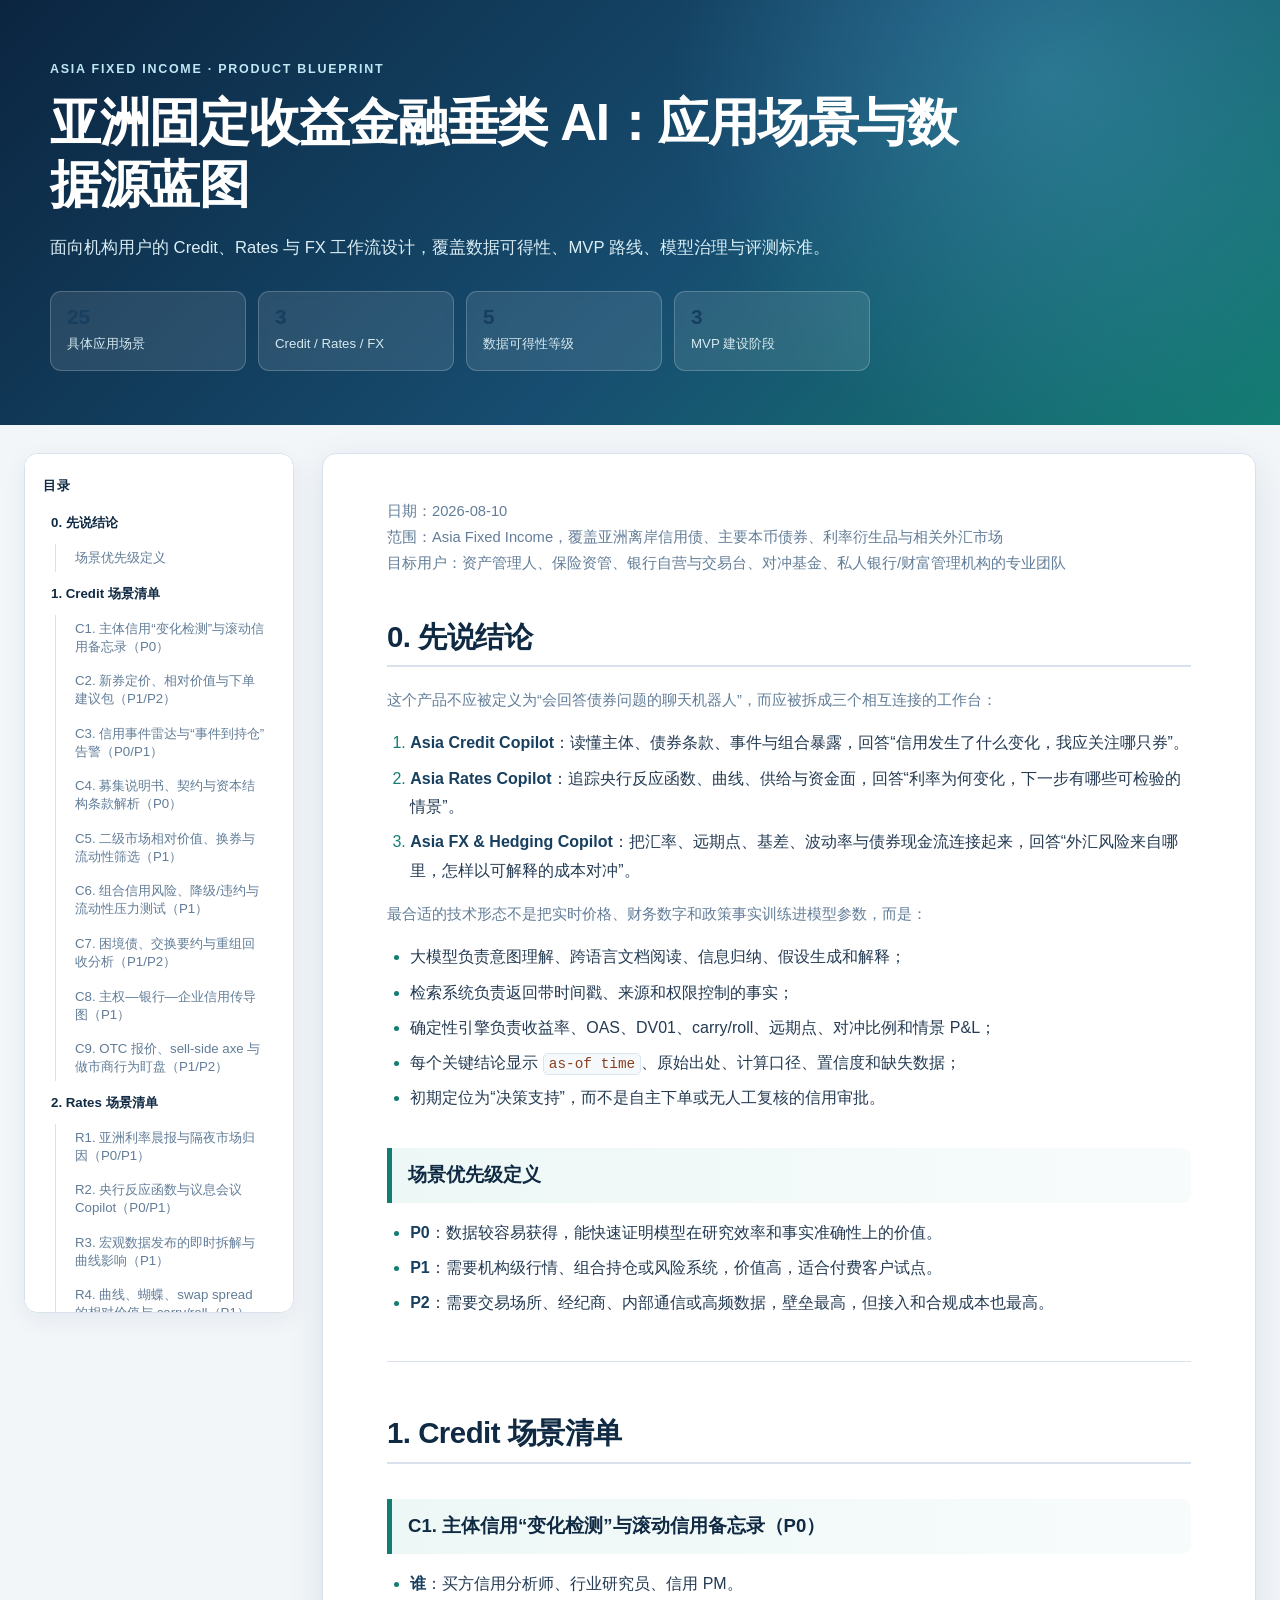
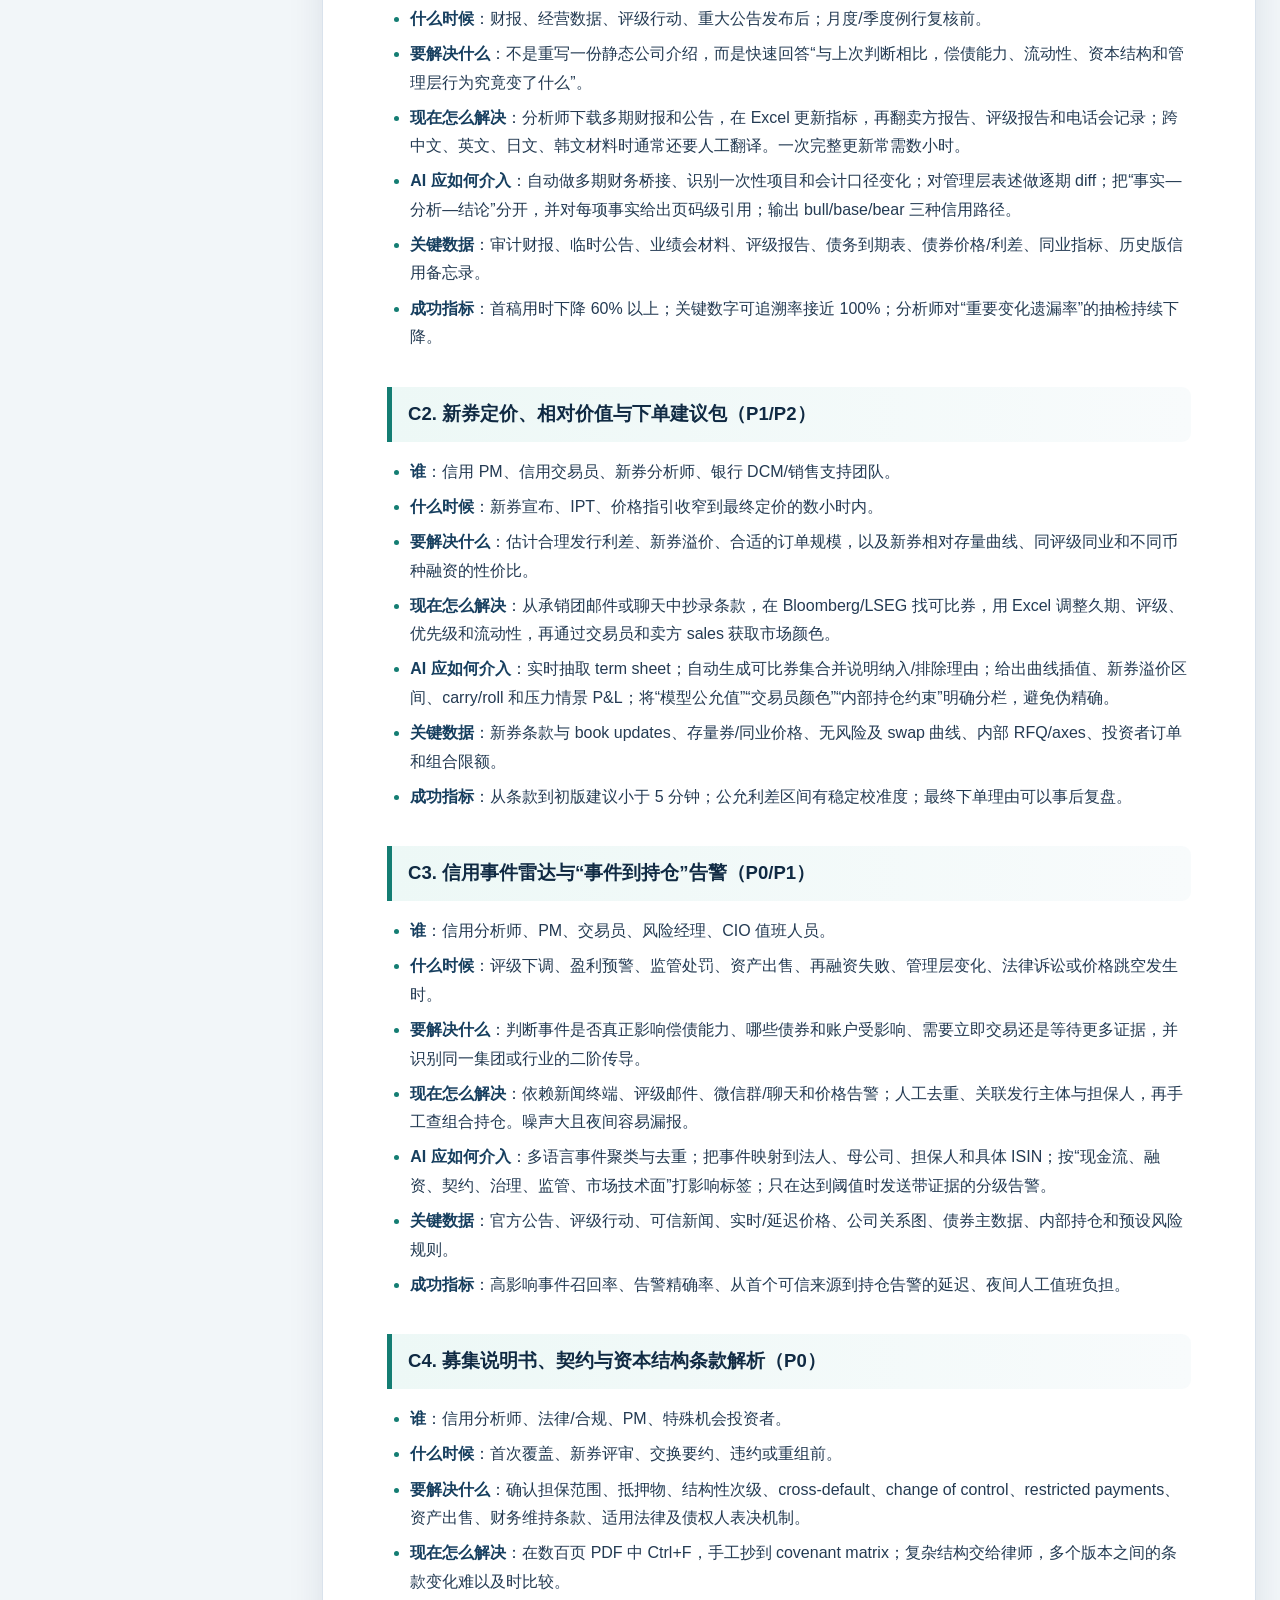
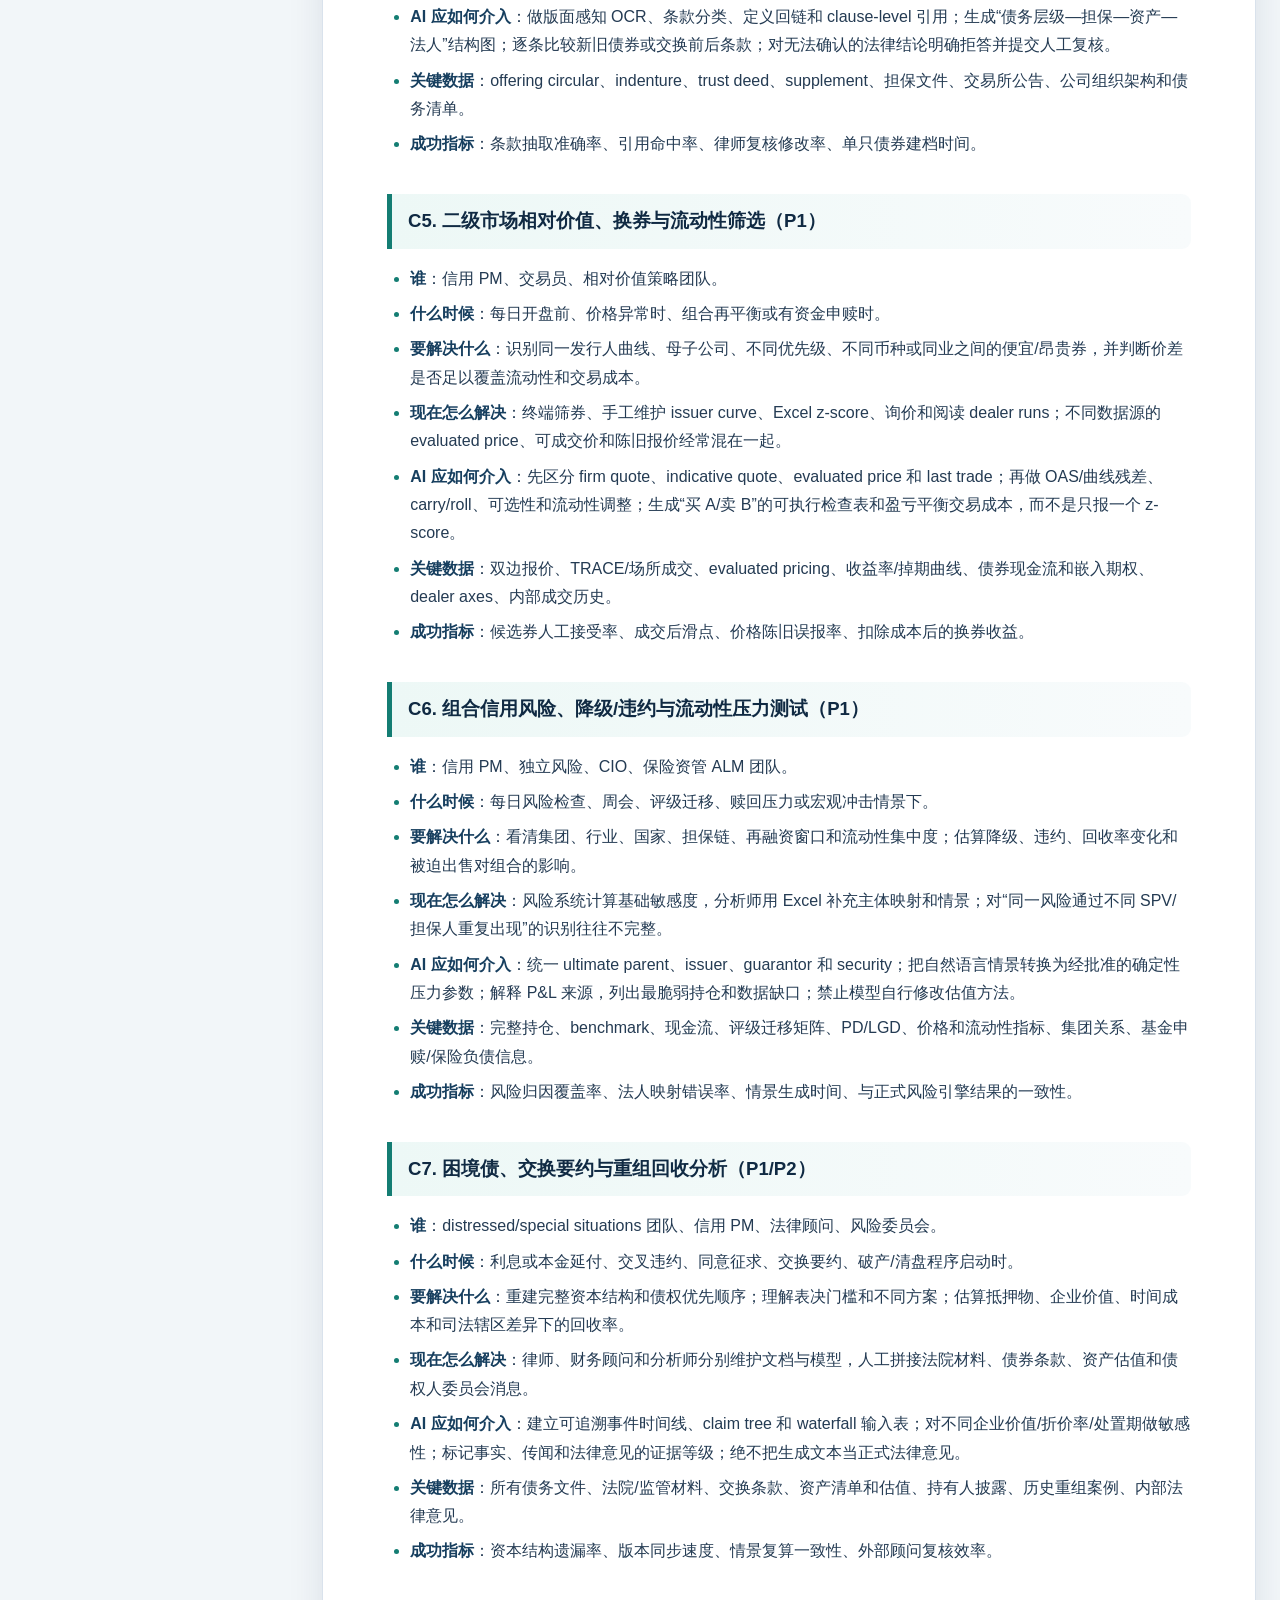
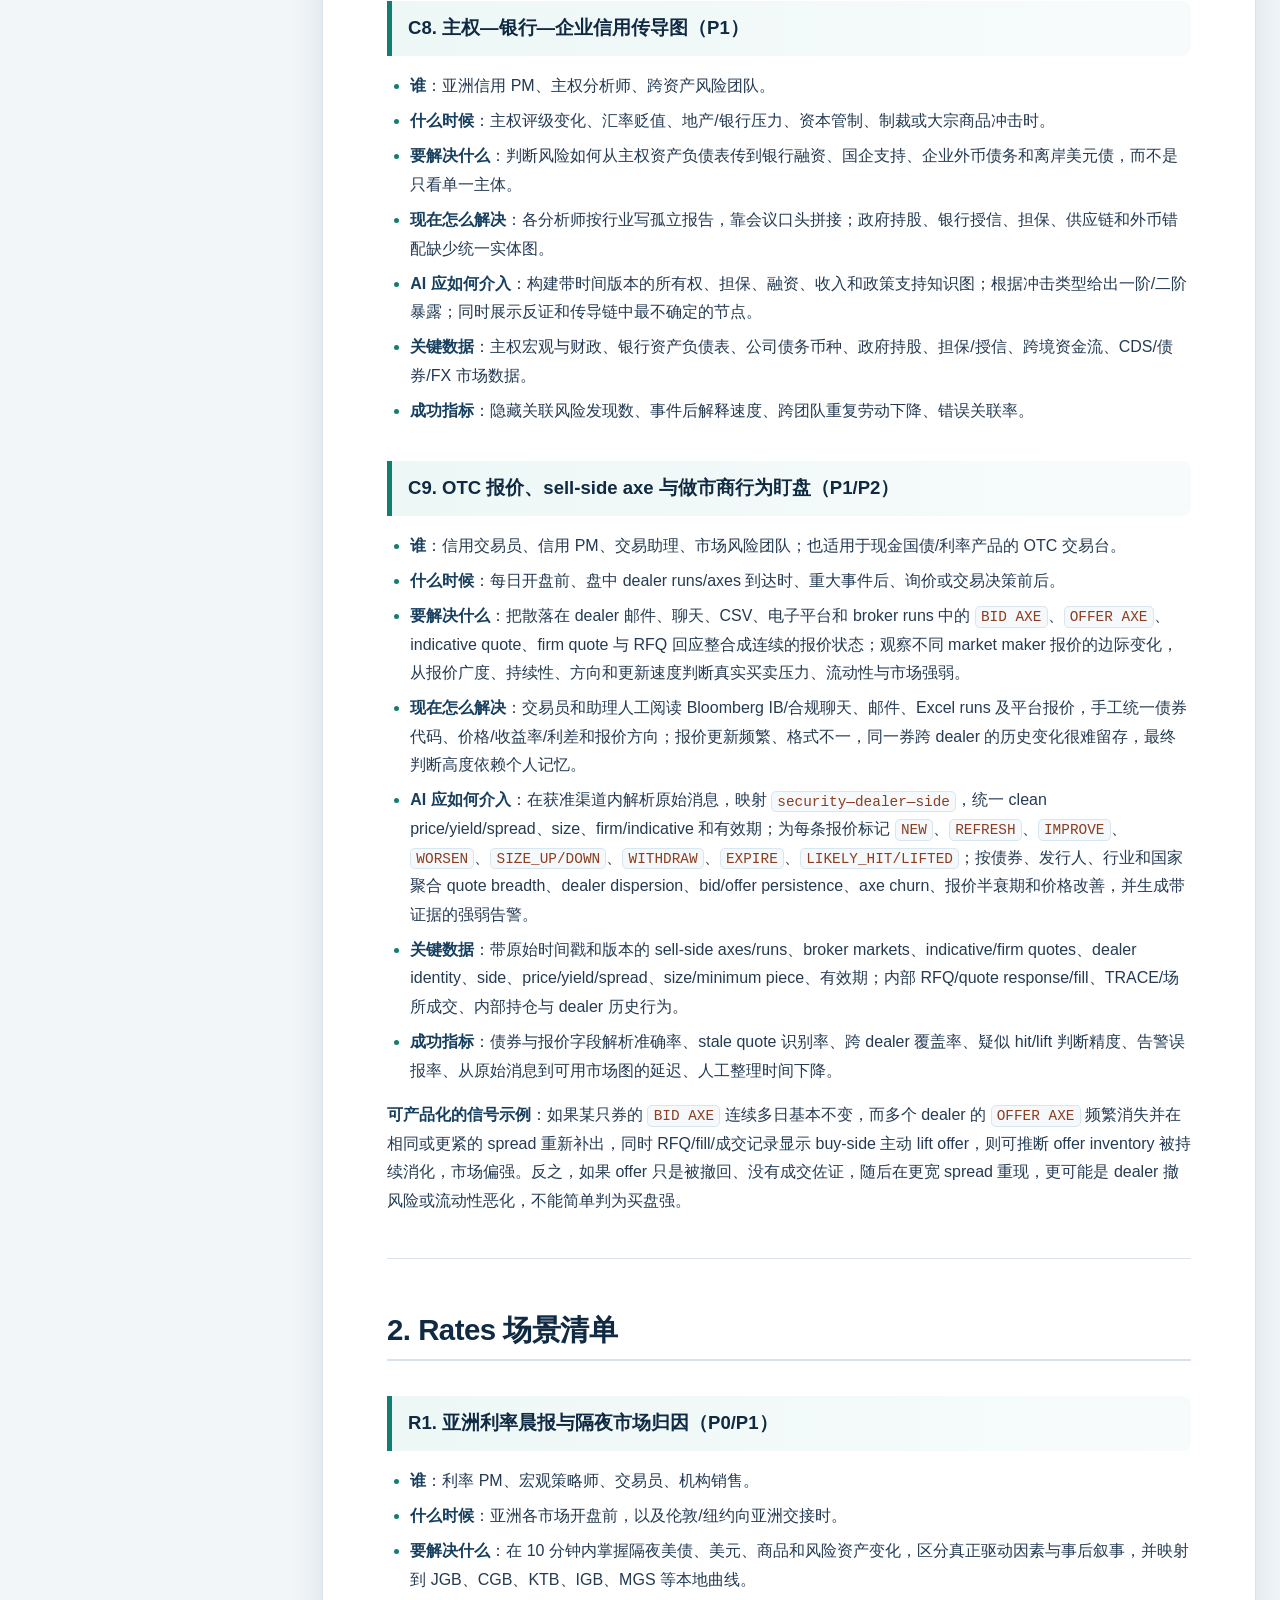
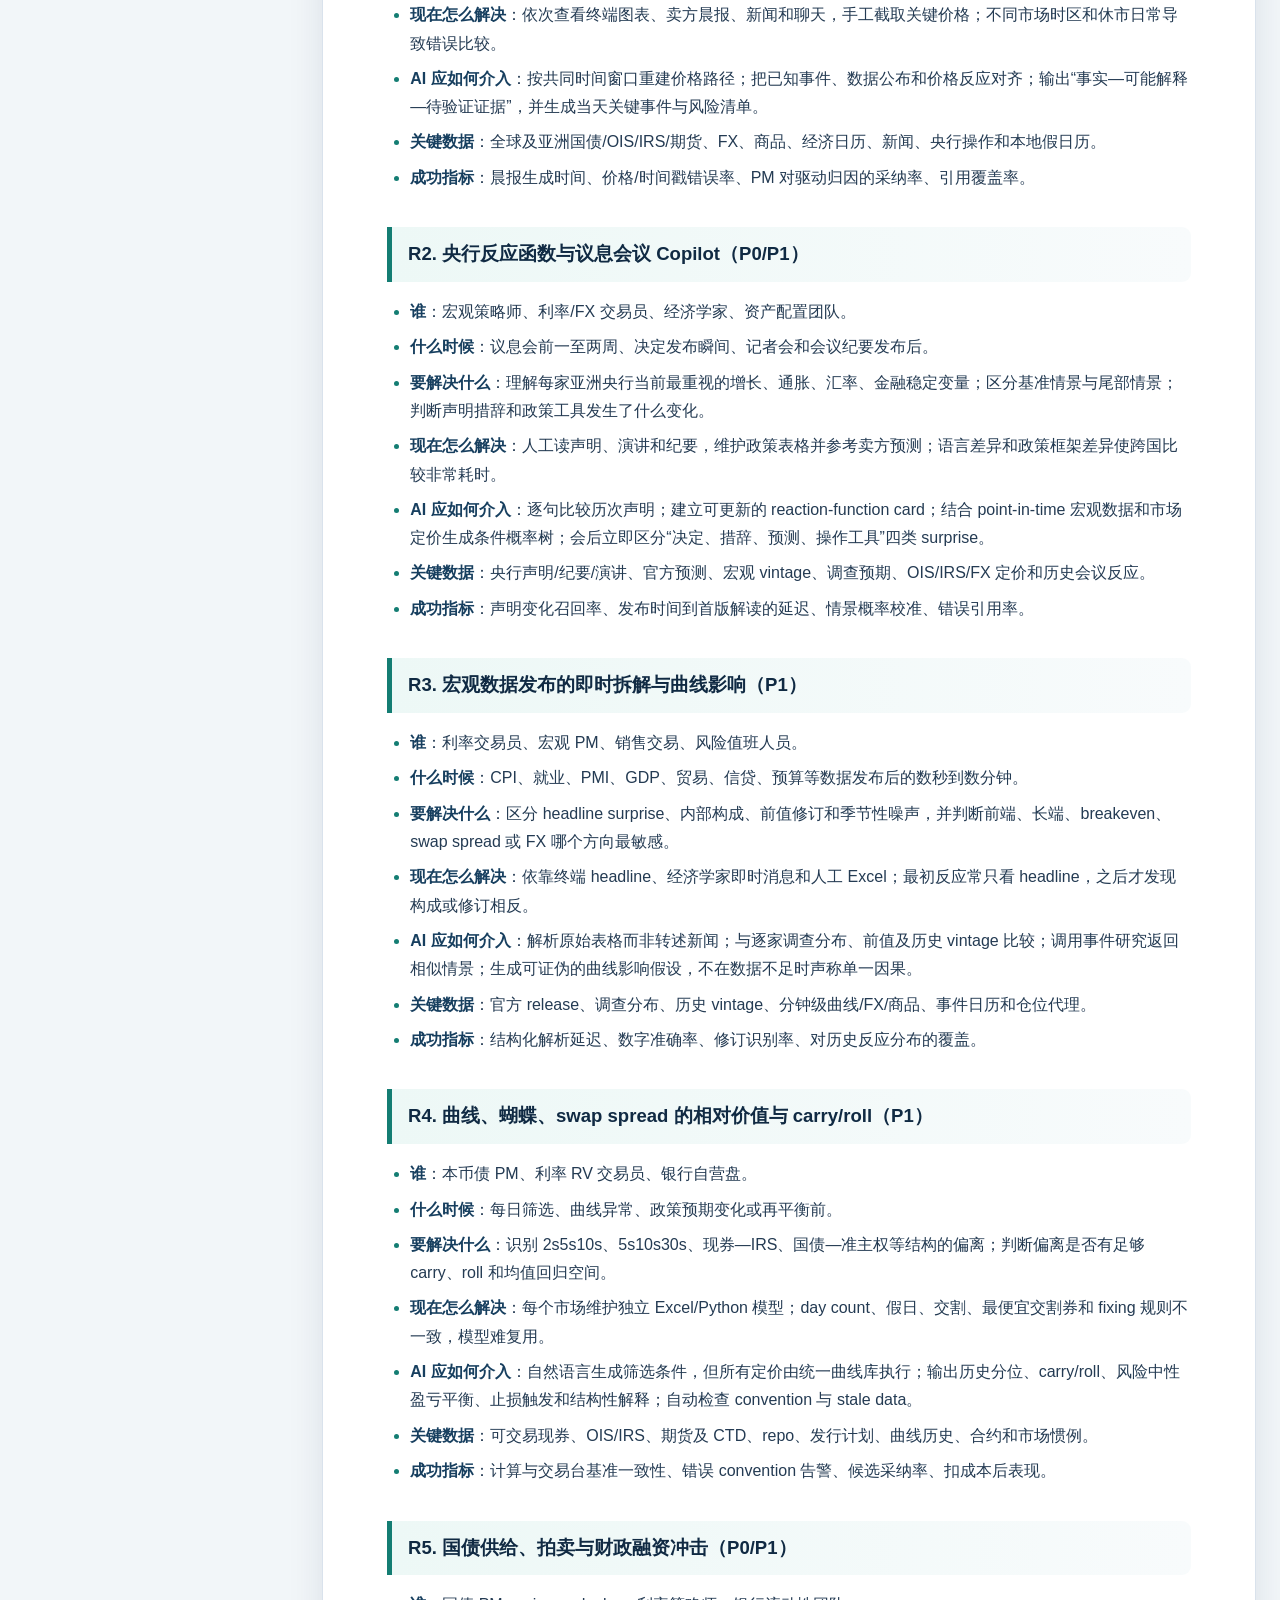
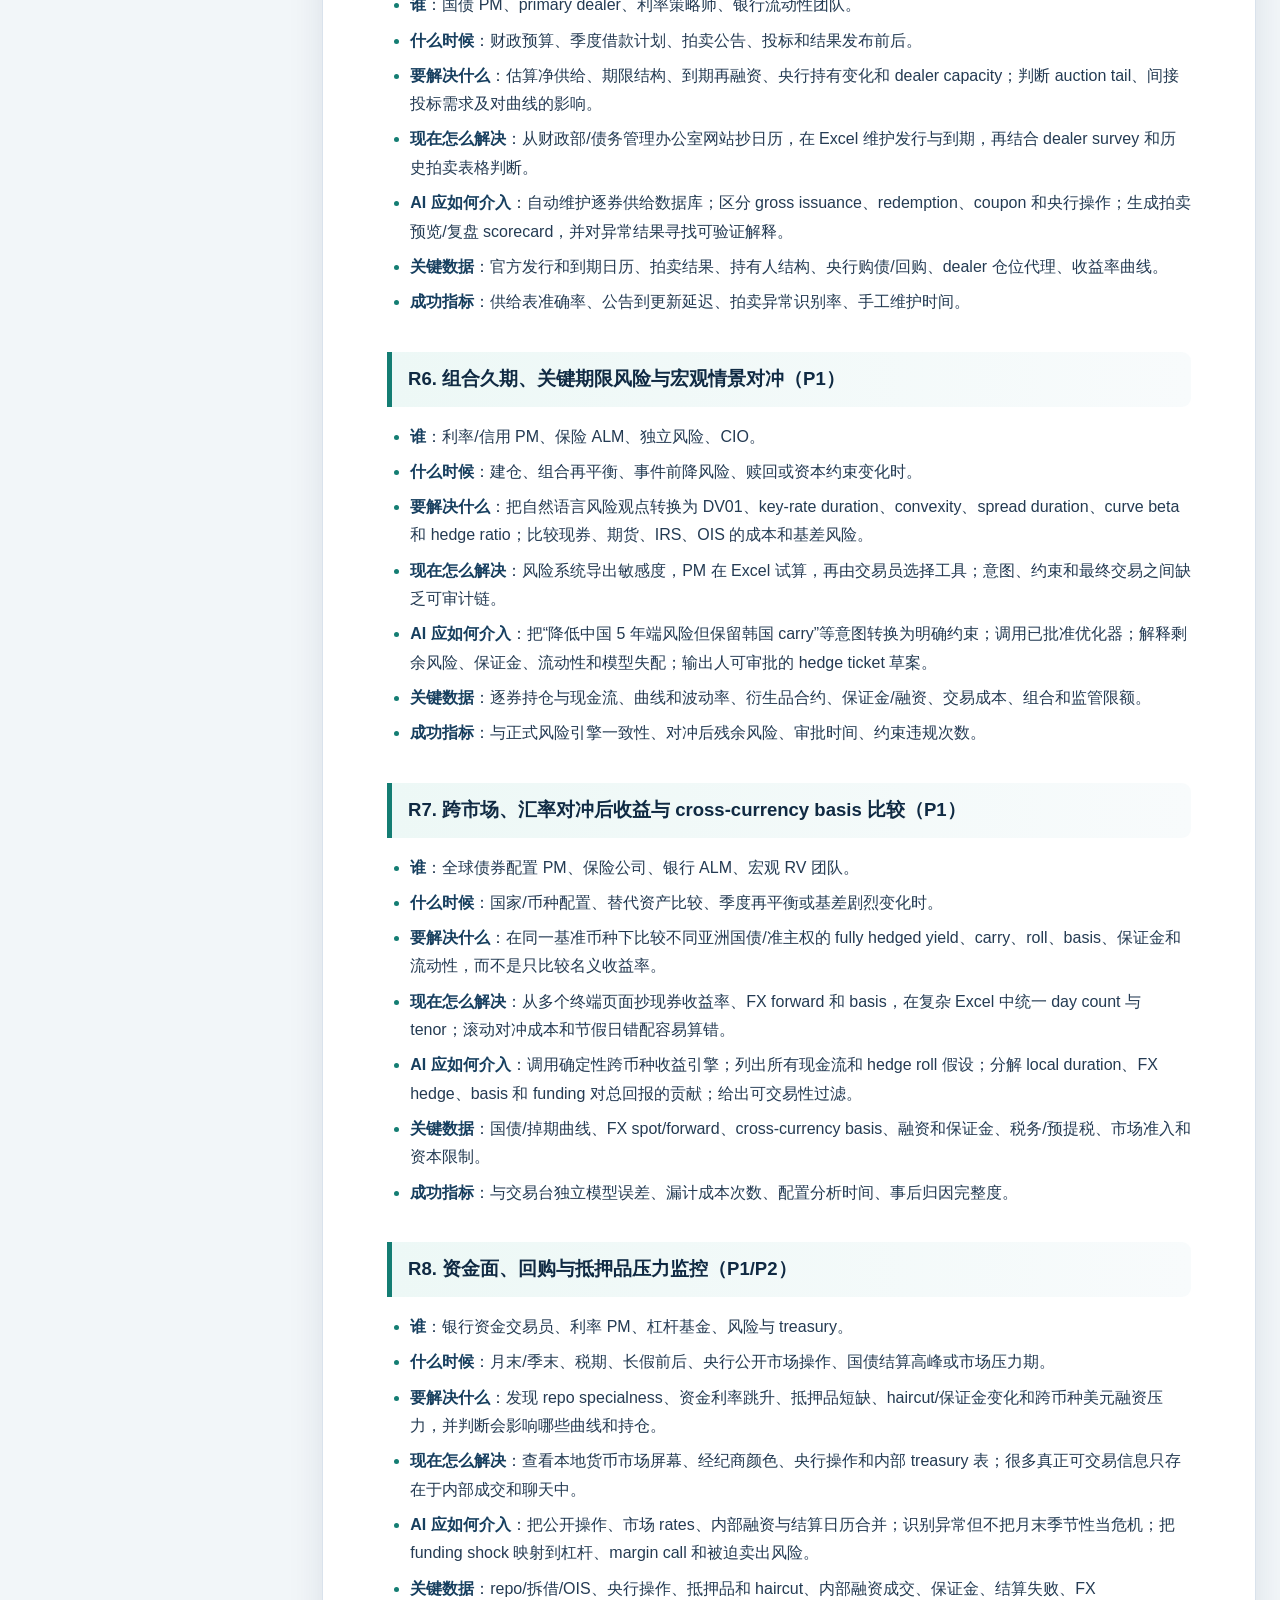
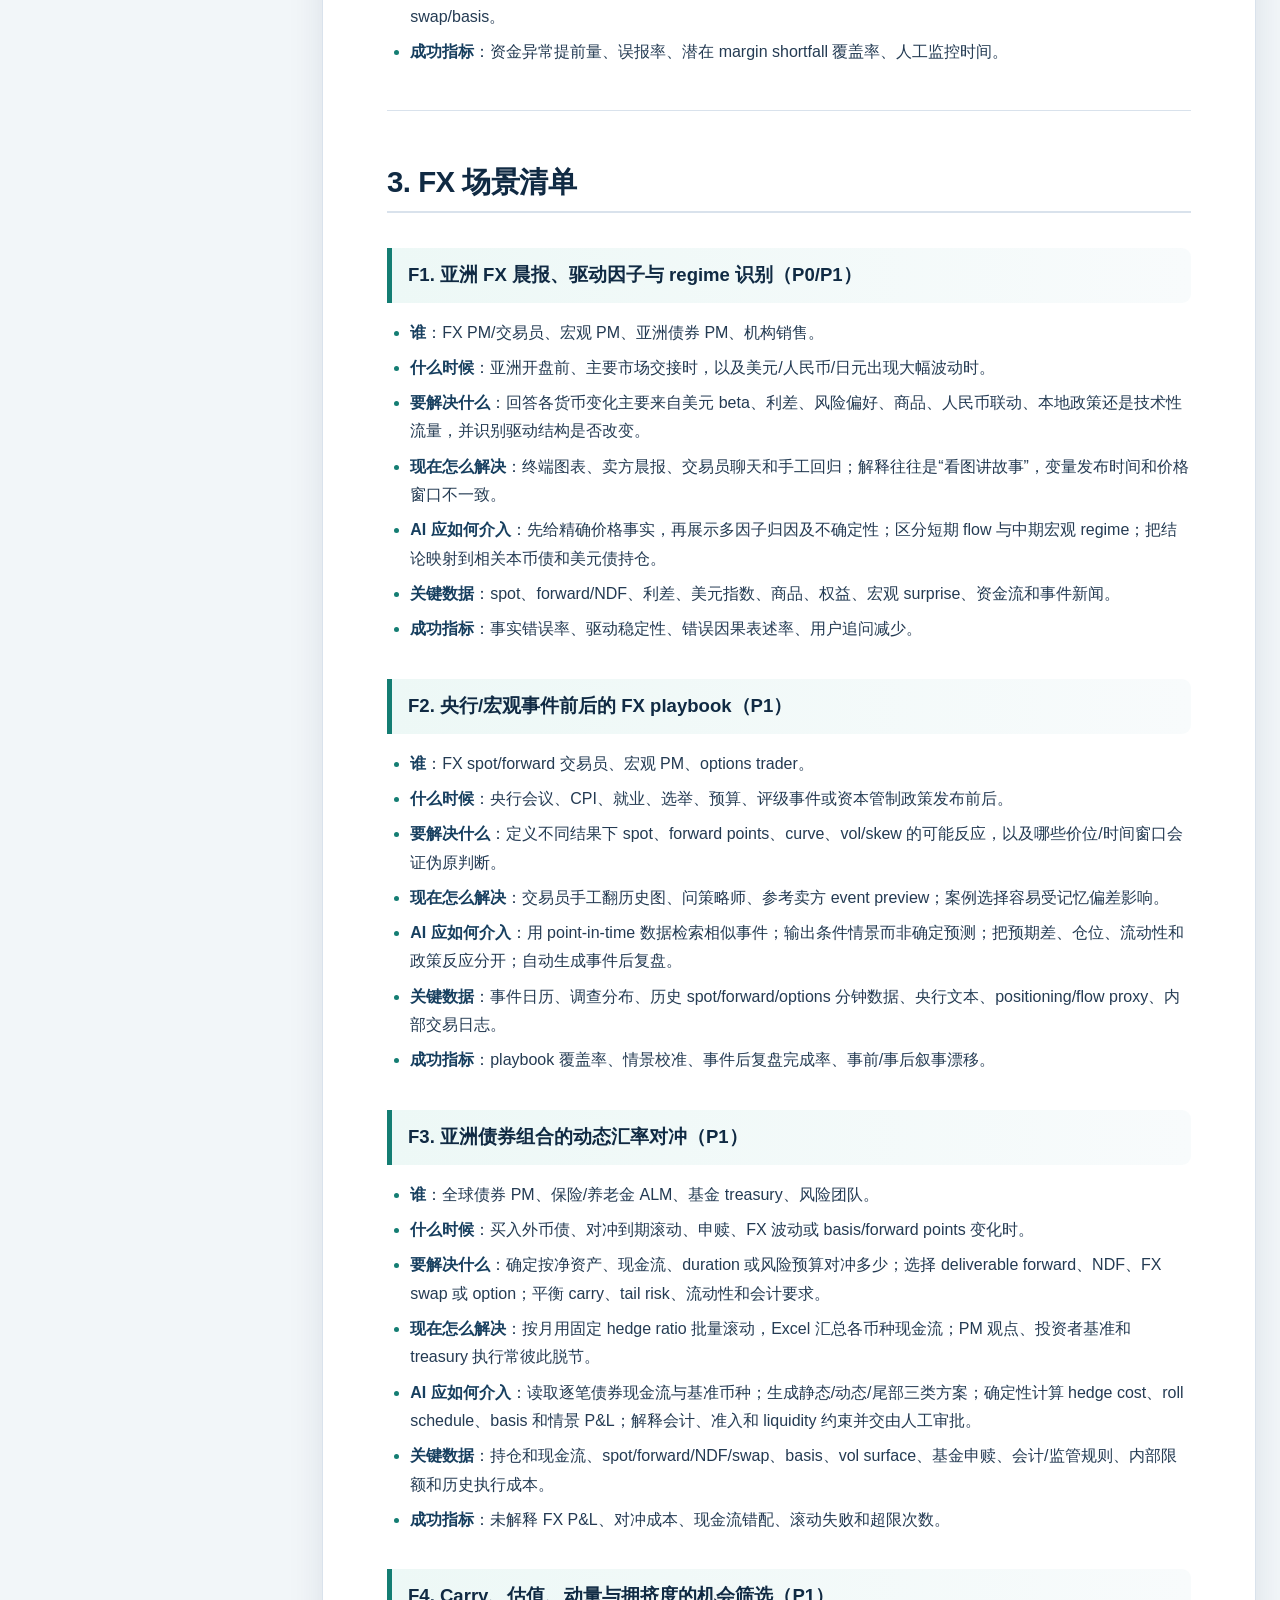
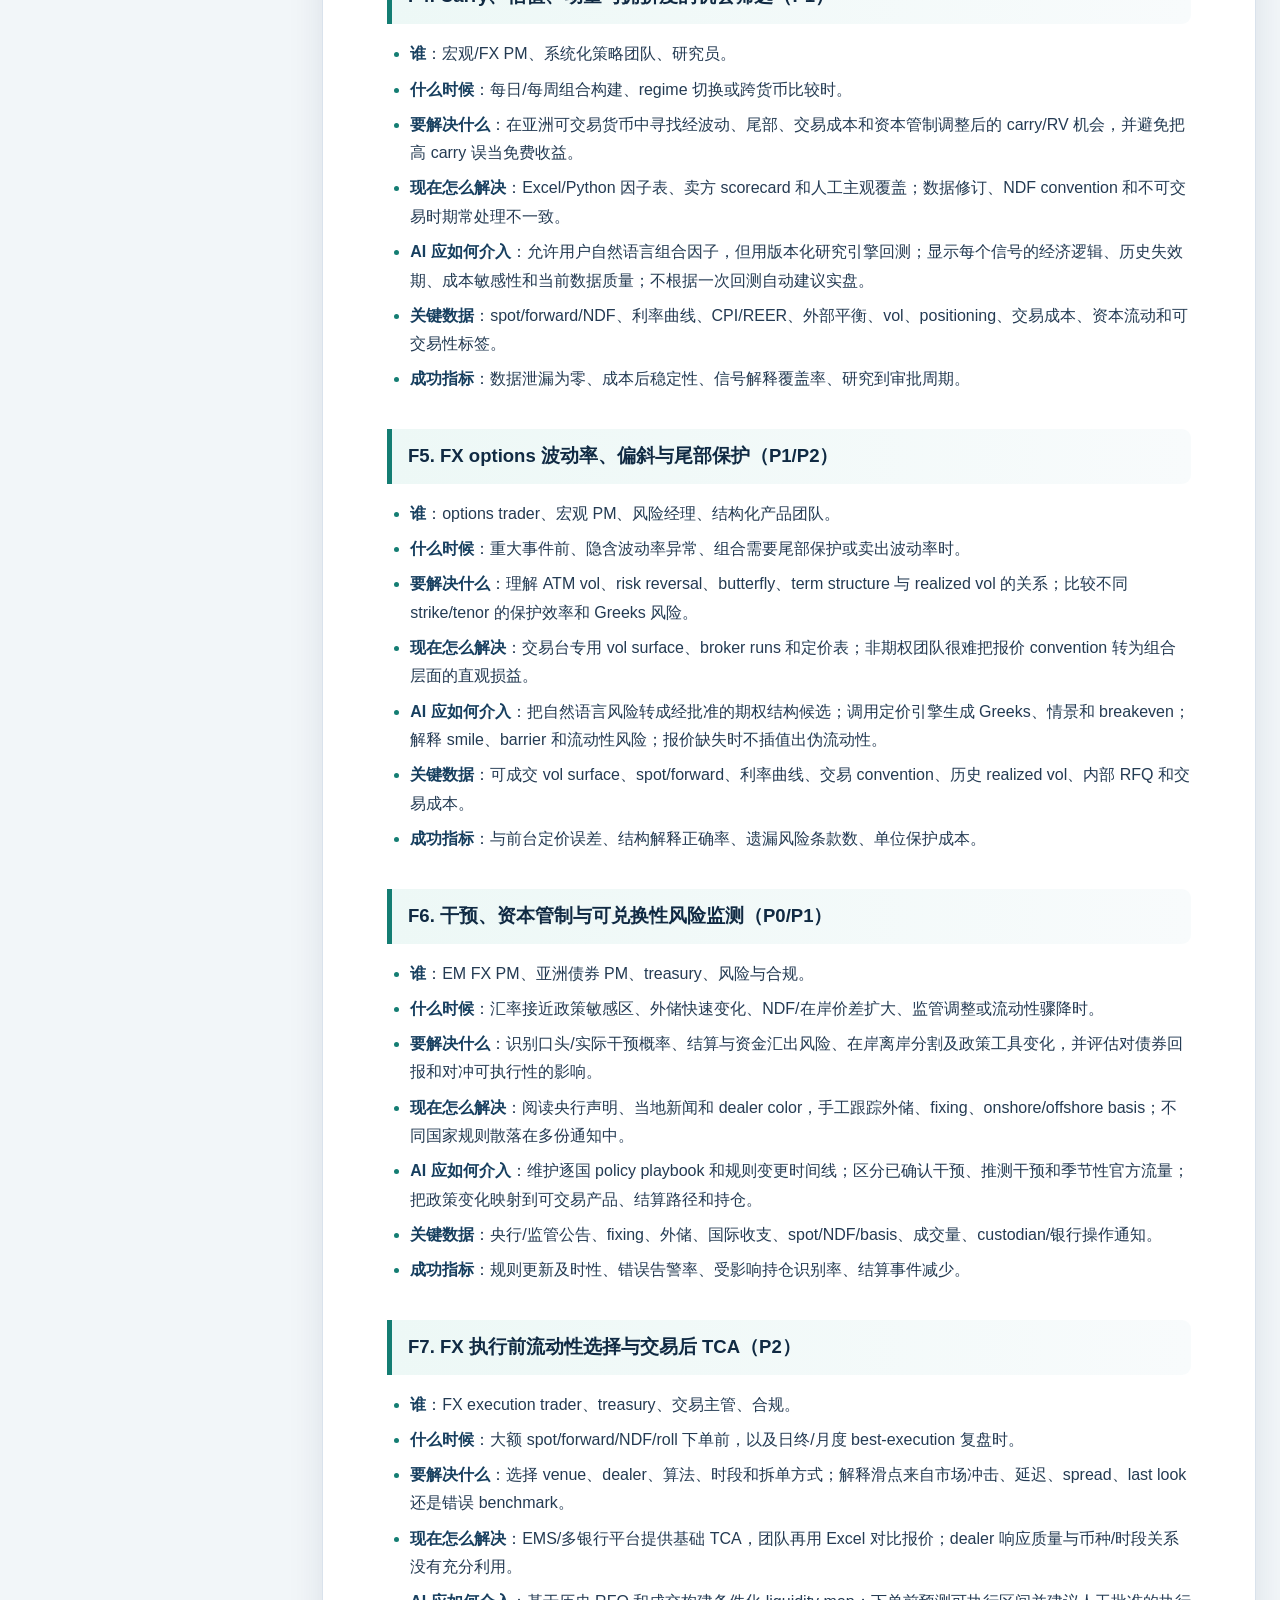
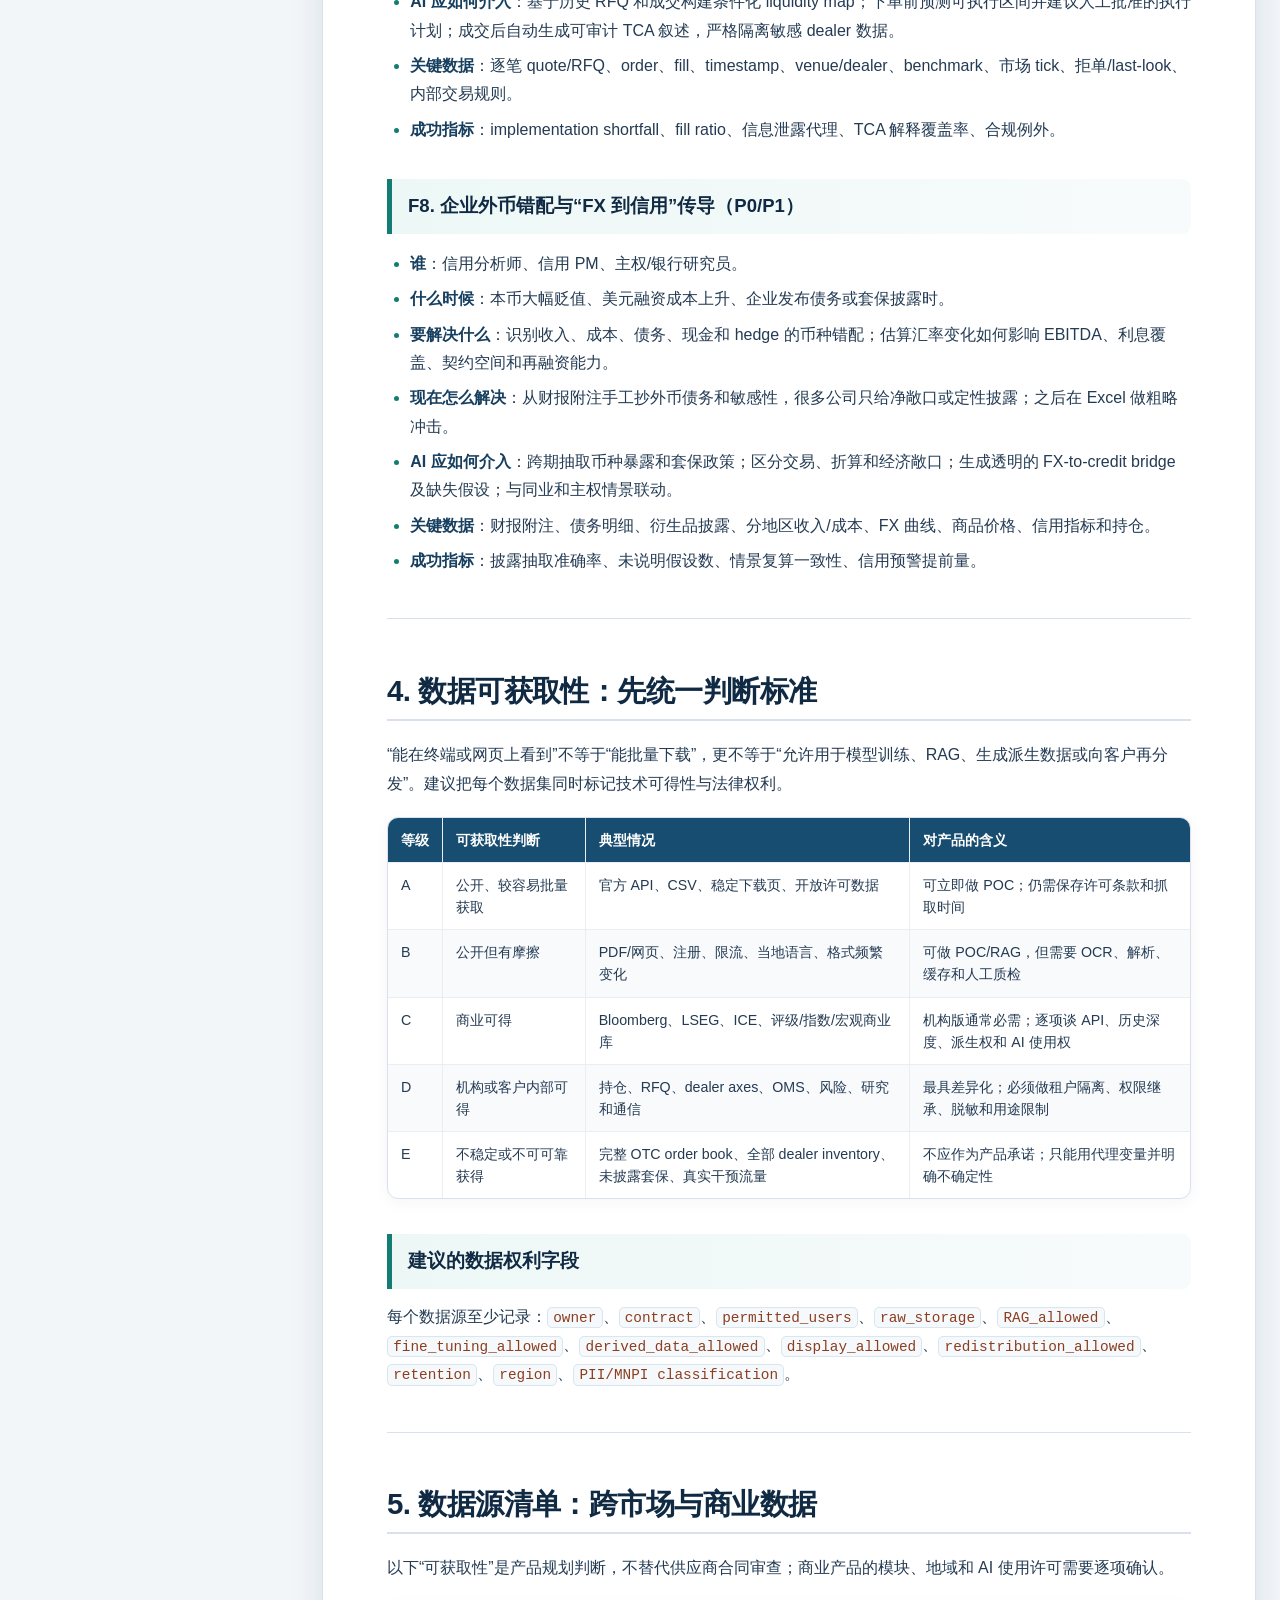
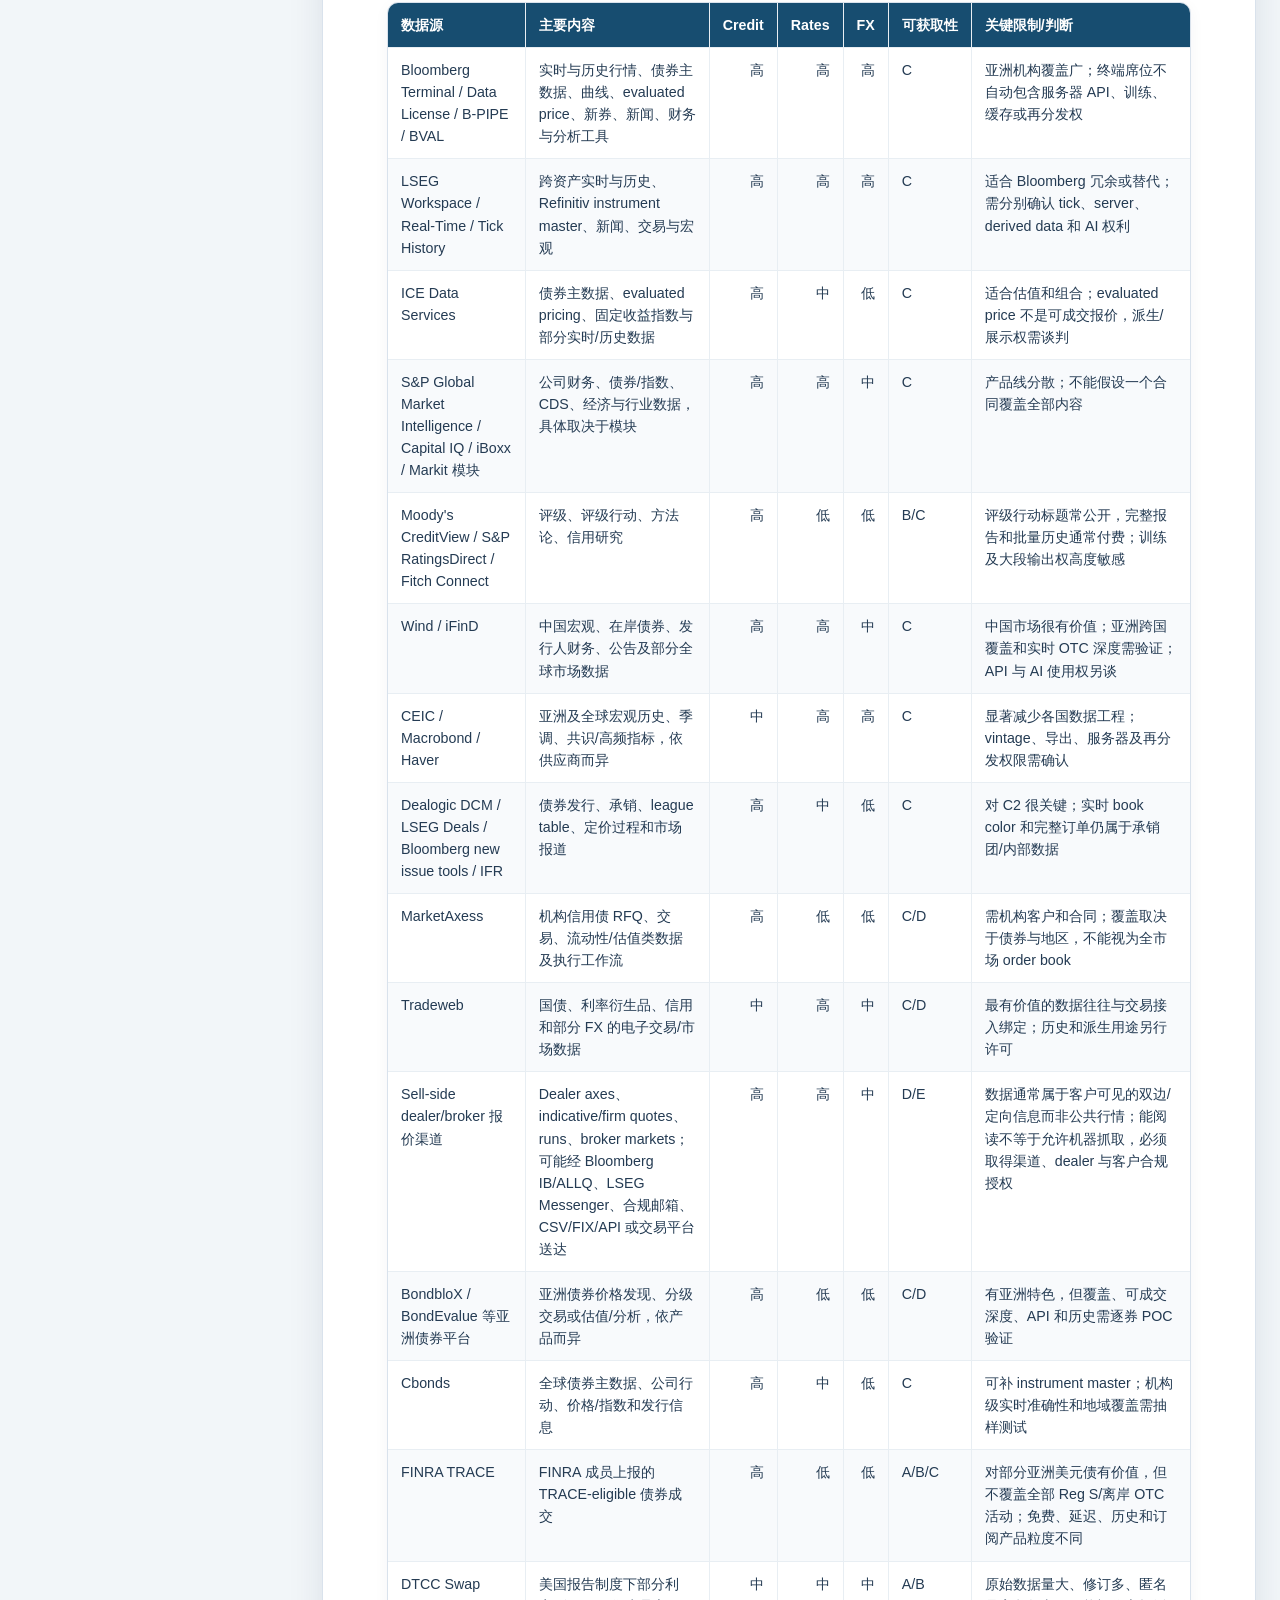
==== reports/2026-08-10/asia-fixed-income-ai/index.html @ af52be45 "docs: publish Asia fixed income AI use cases" ====
<!doctype html>
<html lang="zh-CN">
<head>
  <meta charset="utf-8">
  <meta name="viewport" content="width=device-width, initial-scale=1">
  <meta name="color-scheme" content="light">
  <meta name="description" content="亚洲固定收益金融垂类 AI 的 Credit、Rates、FX 应用场景与数据源蓝图">
  <title>亚洲固定收益金融垂类 AI：应用场景与数据源蓝图</title>
  <style>
    :root {
      --navy: #102a43;
      --blue: #1f5f99;
      --blue-soft: #eaf3fb;
      --teal: #147d73;
      --ink: #243b53;
      --muted: #627d98;
      --line: #d9e2ec;
      --paper: #ffffff;
      --canvas: #f2f6f9;
      --warm: #fff8e8;
      --shadow: 0 12px 36px rgba(16, 42, 67, 0.10);
      --radius: 14px;
    }

    * { box-sizing: border-box; }
    html { scroll-behavior: smooth; }
    body {
      margin: 0;
      color: var(--ink);
      background: var(--canvas);
      font-family: "Segoe UI", "PingFang SC", "Microsoft YaHei", "Noto Sans CJK SC", sans-serif;
      font-size: 16px;
      line-height: 1.78;
      -webkit-font-smoothing: antialiased;
      text-rendering: optimizeLegibility;
    }

    a { color: var(--blue); text-decoration: none; }
    a:hover { text-decoration: underline; }

    .hero {
      color: #fff;
      background:
        radial-gradient(circle at 82% 18%, rgba(84, 179, 211, 0.34), transparent 34%),
        linear-gradient(135deg, #0b2540 0%, #174d70 55%, #147d73 100%);
      padding: 58px 28px 54px;
    }
    .hero-inner { max-width: 1180px; margin: 0 auto; }
    .eyebrow {
      margin: 0 0 12px;
      color: #bfe8f4;
      font-size: 0.78rem;
      font-weight: 750;
      letter-spacing: 0.14em;
      text-transform: uppercase;
    }
    .hero h1 {
      max-width: 920px;
      margin: 0;
      color: #fff;
      font-size: clamp(2rem, 4vw, 3.35rem);
      line-height: 1.2;
      letter-spacing: -0.025em;
    }
    .hero-subtitle {
      max-width: 850px;
      margin: 18px 0 0;
      color: #d9edf4;
      font-size: 1.04rem;
    }
    .metrics {
      display: grid;
      grid-template-columns: repeat(4, minmax(120px, 1fr));
      gap: 12px;
      max-width: 820px;
      margin-top: 28px;
    }
    .metric {
      padding: 13px 16px;
      border: 1px solid rgba(255, 255, 255, 0.20);
      border-radius: 11px;
      background: rgba(255, 255, 255, 0.10);
      backdrop-filter: blur(4px);
    }
    .metric strong { display: block; font-size: 1.3rem; line-height: 1.15; }
    .metric span { color: #d6e9ef; font-size: 0.83rem; }

    .layout {
      display: grid;
      grid-template-columns: 270px minmax(0, 1fr);
      gap: 28px;
      max-width: 1380px;
      margin: 28px auto 64px;
      padding: 0 24px;
      align-items: start;
    }
    .sidebar {
      position: sticky;
      top: 20px;
      max-height: calc(100vh - 40px);
      overflow: auto;
      padding: 20px 18px;
      border: 1px solid var(--line);
      border-radius: var(--radius);
      background: var(--paper);
      box-shadow: 0 7px 24px rgba(16, 42, 67, 0.06);
      scrollbar-width: thin;
    }
    .sidebar-title {
      margin: 0 0 12px;
      color: var(--navy);
      font-size: 0.82rem;
      font-weight: 800;
      letter-spacing: 0.08em;
      text-transform: uppercase;
    }
    .sidebar .toc > ul { margin: 0; padding: 0; list-style: none; }
    .sidebar .toc > ul > li { margin: 2px 0 8px; }
    .sidebar .toc ul ul { margin: 6px 0 0 12px; padding: 0 0 0 11px; border-left: 1px solid var(--line); list-style: none; }
    .sidebar .toc a {
      display: block;
      padding: 5px 8px;
      border-radius: 7px;
      color: var(--muted);
      font-size: 0.83rem;
      line-height: 1.35;
    }
    .sidebar .toc > ul > li > a { color: var(--navy); font-weight: 700; }
    .sidebar .toc a:hover,
    .sidebar .toc a.active { color: var(--blue); background: var(--blue-soft); text-decoration: none; }

    main {
      min-width: 0;
      padding: 44px clamp(24px, 5vw, 68px) 58px;
      border: 1px solid var(--line);
      border-radius: var(--radius);
      background: var(--paper);
      box-shadow: var(--shadow);
    }
    article > h1:first-child { display: none; }
    article > p:nth-of-type(-n+3) {
      margin: 0 0 4px;
      color: var(--muted);
      font-size: 0.92rem;
    }

    h2, h3, h4 { color: var(--navy); scroll-margin-top: 24px; }
    h2 {
      margin: 3.2rem 0 1.25rem;
      padding-bottom: 0.55rem;
      border-bottom: 2px solid var(--line);
      font-size: clamp(1.45rem, 2.3vw, 2rem);
      line-height: 1.35;
      letter-spacing: -0.018em;
    }
    article > h2:first-of-type { margin-top: 2.5rem; }
    h3 {
      margin: 2.2rem 0 0.85rem;
      padding: 14px 16px;
      border-left: 5px solid var(--teal);
      border-radius: 0 9px 9px 0;
      background: linear-gradient(90deg, #edf8f6, #f8fbfc);
      font-size: 1.16rem;
      line-height: 1.45;
    }
    h4 { margin: 1.8rem 0 0.7rem; font-size: 1rem; }
    p { margin: 0.75rem 0 1rem; }
    ul, ol { padding-left: 1.45rem; }
    li { margin: 0.42rem 0; }
    li::marker { color: var(--teal); }
    strong { color: #173f5f; }
    code {
      padding: 0.12em 0.36em;
      border: 1px solid #d8e6ef;
      border-radius: 5px;
      color: #8b3e20;
      background: #f6f9fb;
      font-family: Consolas, "SFMono-Regular", monospace;
      font-size: 0.9em;
    }
    hr { margin: 2.7rem 0; border: 0; border-top: 1px solid var(--line); }

    .table-wrap {
      max-width: 100%;
      margin: 1.2rem 0 1.8rem;
      overflow-x: auto;
      border: 1px solid var(--line);
      border-radius: 11px;
      background: #fff;
      box-shadow: 0 4px 15px rgba(16, 42, 67, 0.045);
    }
    table {
      width: 100%;
      min-width: 760px;
      border-collapse: collapse;
      font-size: 0.89rem;
      line-height: 1.55;
    }
    th, td {
      padding: 11px 13px;
      border-right: 1px solid #e8eef3;
      border-bottom: 1px solid #e8eef3;
      vertical-align: top;
      text-align: left;
    }
    th:last-child, td:last-child { border-right: 0; }
    tr:last-child td { border-bottom: 0; }
    thead th {
      color: #fff;
      background: #174d70;
      font-weight: 700;
      white-space: nowrap;
    }
    tbody tr:nth-child(even) { background: #f8fafc; }
    tbody tr:hover { background: #eef7fb; }

    blockquote {
      margin: 1.2rem 0;
      padding: 12px 18px;
      border-left: 4px solid #e5a832;
      border-radius: 0 8px 8px 0;
      color: #684f18;
      background: var(--warm);
    }

    .footer {
      max-width: 1380px;
      margin: -38px auto 42px;
      padding: 0 24px;
      color: var(--muted);
      font-size: 0.8rem;
      text-align: right;
    }
    .back-top {
      position: fixed;
      right: 22px;
      bottom: 22px;
      z-index: 10;
      width: 42px;
      height: 42px;
      border: 0;
      border-radius: 50%;
      color: #fff;
      background: var(--navy);
      box-shadow: 0 7px 20px rgba(16, 42, 67, 0.25);
      cursor: pointer;
      opacity: 0;
      transform: translateY(8px);
      transition: 180ms ease;
    }
    .back-top.visible { opacity: 1; transform: translateY(0); }

    @media (max-width: 980px) {
      .metrics { grid-template-columns: repeat(2, minmax(120px, 1fr)); }
      .layout { display: block; padding: 0 14px; margin-top: 16px; }
      .sidebar { position: relative; top: auto; max-height: none; margin-bottom: 16px; }
      .sidebar .toc ul ul { display: none; }
      main { padding: 32px 20px 44px; }
    }
    @media (max-width: 560px) {
      .hero { padding: 42px 20px 38px; }
      .metrics { grid-template-columns: 1fr 1fr; }
      body { font-size: 15px; }
      h3 { padding: 12px 13px; }
    }

    @media print {
      @page { size: A4; margin: 15mm 13mm 17mm; }
      body { color: #111; background: #fff; font-size: 10.2pt; line-height: 1.55; }
      .hero { padding: 0 0 16mm; color: #111; background: none; }
      .hero h1, .eyebrow, .hero-subtitle { color: #111; }
      .metrics { grid-template-columns: repeat(4, 1fr); }
      .metric { color: #111; border-color: #aaa; background: #fff; }
      .metric span { color: #444; }
      .layout { display: block; max-width: none; margin: 0; padding: 0; }
      .sidebar, .back-top, .footer { display: none; }
      main { padding: 0; border: 0; box-shadow: none; }
      h2, h3 { break-after: avoid-page; }
      h3 { background: #f3f3f3; }
      li, tr { break-inside: avoid; }
      .table-wrap { overflow: visible; border-color: #aaa; box-shadow: none; }
      table { min-width: 0; font-size: 7.7pt; }
      th, td { padding: 5px 6px; }
      thead th { color: #111; background: #ddd; }
      a { color: inherit; text-decoration: none; }
    }
  </style>
</head>
<body>
  <header class="hero" id="top">
    <div class="hero-inner">
      <p class="eyebrow">Asia Fixed Income · Product Blueprint</p>
      <h1>亚洲固定收益金融垂类 AI：应用场景与数据源蓝图</h1>
      <p class="hero-subtitle">面向机构用户的 Credit、Rates 与 FX 工作流设计，覆盖数据可得性、MVP 路线、模型治理与评测标准。</p>
      <div class="metrics" aria-label="文档摘要">
        <div class="metric"><strong>25</strong><span>具体应用场景</span></div>
        <div class="metric"><strong>3</strong><span>Credit / Rates / FX</span></div>
        <div class="metric"><strong>5</strong><span>数据可得性等级</span></div>
        <div class="metric"><strong>3</strong><span>MVP 建设阶段</span></div>
      </div>
    </div>
  </header>

  <div class="layout">
    <aside class="sidebar" aria-label="文档目录">
      <p class="sidebar-title">目录</p>
      <div class="toc">
<ul>
<li><a href="#0">0. 先说结论</a><ul>
<li><a href="#_1">场景优先级定义</a></li>
</ul>
</li>
<li><a href="#1-credit">1. Credit 场景清单</a><ul>
<li><a href="#c1-p0">C1. 主体信用“变化检测”与滚动信用备忘录（P0）</a></li>
<li><a href="#c2-p1p2">C2. 新券定价、相对价值与下单建议包（P1/P2）</a></li>
<li><a href="#c3-p0p1">C3. 信用事件雷达与“事件到持仓”告警（P0/P1）</a></li>
<li><a href="#c4-p0">C4. 募集说明书、契约与资本结构条款解析（P0）</a></li>
<li><a href="#c5-p1">C5. 二级市场相对价值、换券与流动性筛选（P1）</a></li>
<li><a href="#c6-p1">C6. 组合信用风险、降级/违约与流动性压力测试（P1）</a></li>
<li><a href="#c7-p1p2">C7. 困境债、交换要约与重组回收分析（P1/P2）</a></li>
<li><a href="#c8-p1">C8. 主权—银行—企业信用传导图（P1）</a></li>
<li><a href="#c9-otc-sell-side-axe-p1p2">C9. OTC 报价、sell-side axe 与做市商行为盯盘（P1/P2）</a></li>
</ul>
</li>
<li><a href="#2-rates">2. Rates 场景清单</a><ul>
<li><a href="#r1-p0p1">R1. 亚洲利率晨报与隔夜市场归因（P0/P1）</a></li>
<li><a href="#r2-copilotp0p1">R2. 央行反应函数与议息会议 Copilot（P0/P1）</a></li>
<li><a href="#r3-p1">R3. 宏观数据发布的即时拆解与曲线影响（P1）</a></li>
<li><a href="#r4-swap-spread-carryrollp1">R4. 曲线、蝴蝶、swap spread 的相对价值与 carry/roll（P1）</a></li>
<li><a href="#r5-p0p1">R5. 国债供给、拍卖与财政融资冲击（P0/P1）</a></li>
<li><a href="#r6-p1">R6. 组合久期、关键期限风险与宏观情景对冲（P1）</a></li>
<li><a href="#r7-cross-currency-basis-p1">R7. 跨市场、汇率对冲后收益与 cross-currency basis 比较（P1）</a></li>
<li><a href="#r8-p1p2">R8. 资金面、回购与抵押品压力监控（P1/P2）</a></li>
</ul>
</li>
<li><a href="#3-fx">3. FX 场景清单</a><ul>
<li><a href="#f1-fx-regime-p0p1">F1. 亚洲 FX 晨报、驱动因子与 regime 识别（P0/P1）</a></li>
<li><a href="#f2-fx-playbookp1">F2. 央行/宏观事件前后的 FX playbook（P1）</a></li>
<li><a href="#f3-p1">F3. 亚洲债券组合的动态汇率对冲（P1）</a></li>
<li><a href="#f4-carryp1">F4. Carry、估值、动量与拥挤度的机会筛选（P1）</a></li>
<li><a href="#f5-fx-options-p1p2">F5. FX options 波动率、偏斜与尾部保护（P1/P2）</a></li>
<li><a href="#f6-p0p1">F6. 干预、资本管制与可兑换性风险监测（P0/P1）</a></li>
<li><a href="#f7-fx-tcap2">F7. FX 执行前流动性选择与交易后 TCA（P2）</a></li>
<li><a href="#f8-fx-p0p1">F8. 企业外币错配与“FX 到信用”传导（P0/P1）</a></li>
</ul>
</li>
<li><a href="#4">4. 数据可获取性：先统一判断标准</a><ul>
<li><a href="#_2">建议的数据权利字段</a></li>
</ul>
</li>
<li><a href="#5">5. 数据源清单：跨市场与商业数据</a></li>
<li><a href="#6">6. 数据源清单：公开的区域与国家级来源</a><ul>
<li><a href="#61">6.1 全球/区域公共底座</a></li>
<li><a href="#62">6.2 主要亚洲市场官方/半官方来源</a></li>
</ul>
</li>
<li><a href="#7">7. 数据源清单：客户内部数据——真正的产品壁垒</a></li>
<li><a href="#8">8. 三类场景所需的最小数据包</a></li>
<li><a href="#9">9. 数据工程与模型设计的硬要求</a><ul>
<li><a href="#91">9.1 时间与版本</a></li>
<li><a href="#92">9.2 固收主数据</a></li>
<li><a href="#93-otc">9.3 OTC 报价状态模型</a></li>
<li><a href="#94">9.4 输出可信度</a></li>
<li><a href="#95">9.5 权限与合规</a></li>
</ul>
</li>
<li><a href="#10-mvp">10. 推荐 MVP 排序</a><ul>
<li><a href="#p0">第一阶段：用公开/文档数据证明“读得准、找得快”（P0）</a></li>
<li><a href="#p1">第二阶段：接入客户持仓与机构行情，证明“能进入决策流程”（P1）</a></li>
<li><a href="#p2">第三阶段：接入交易和专有数据，建立高壁垒（P2）</a></li>
<li><a href="#_3">不建议一开始承诺</a></li>
</ul>
</li>
<li><a href="#11">11. 评测框架：产品是否真的有用</a></li>
</ul>
</div>


    </aside>
    <main>
      <article>
        <h1 id="ai">亚洲固定收益金融垂类 AI：应用场景与数据源蓝图</h1>
<p>日期：2026-08-10<br>
范围：Asia Fixed Income，覆盖亚洲离岸信用债、主要本币债券、利率衍生品与相关外汇市场<br>
目标用户：资产管理人、保险资管、银行自营与交易台、对冲基金、私人银行/财富管理机构的专业团队  </p>
<h2 id="0">0. 先说结论</h2>
<p>这个产品不应被定义为“会回答债券问题的聊天机器人”，而应被拆成三个相互连接的工作台：</p>
<ol>
<li><strong>Asia Credit Copilot</strong>：读懂主体、债券条款、事件与组合暴露，回答“信用发生了什么变化，我应关注哪只券”。</li>
<li><strong>Asia Rates Copilot</strong>：追踪央行反应函数、曲线、供给与资金面，回答“利率为何变化，下一步有哪些可检验的情景”。</li>
<li><strong>Asia FX &amp; Hedging Copilot</strong>：把汇率、远期点、基差、波动率与债券现金流连接起来，回答“外汇风险来自哪里，怎样以可解释的成本对冲”。</li>
</ol>
<p>最合适的技术形态不是把实时价格、财务数字和政策事实训练进模型参数，而是：</p>
<ul>
<li>大模型负责意图理解、跨语言文档阅读、信息归纳、假设生成和解释；</li>
<li>检索系统负责返回带时间戳、来源和权限控制的事实；</li>
<li>确定性引擎负责收益率、OAS、DV01、carry/roll、远期点、对冲比例和情景 P&amp;L；</li>
<li>每个关键结论显示 <code>as-of time</code>、原始出处、计算口径、置信度和缺失数据；</li>
<li>初期定位为“决策支持”，而不是自主下单或无人工复核的信用审批。</li>
</ul>
<h3 id="_1">场景优先级定义</h3>
<ul>
<li><strong>P0</strong>：数据较容易获得，能快速证明模型在研究效率和事实准确性上的价值。</li>
<li><strong>P1</strong>：需要机构级行情、组合持仓或风险系统，价值高，适合付费客户试点。</li>
<li><strong>P2</strong>：需要交易场所、经纪商、内部通信或高频数据，壁垒最高，但接入和合规成本也最高。</li>
</ul>
<hr>
<h2 id="1-credit">1. Credit 场景清单</h2>
<h3 id="c1-p0">C1. 主体信用“变化检测”与滚动信用备忘录（P0）</h3>
<ul>
<li><strong>谁</strong>：买方信用分析师、行业研究员、信用 PM。</li>
<li><strong>什么时候</strong>：财报、经营数据、评级行动、重大公告发布后；月度/季度例行复核前。</li>
<li><strong>要解决什么</strong>：不是重写一份静态公司介绍，而是快速回答“与上次判断相比，偿债能力、流动性、资本结构和管理层行为究竟变了什么”。</li>
<li><strong>现在怎么解决</strong>：分析师下载多期财报和公告，在 Excel 更新指标，再翻卖方报告、评级报告和电话会记录；跨中文、英文、日文、韩文材料时通常还要人工翻译。一次完整更新常需数小时。</li>
<li><strong>AI 应如何介入</strong>：自动做多期财务桥接、识别一次性项目和会计口径变化；对管理层表述做逐期 diff；把“事实—分析—结论”分开，并对每项事实给出页码级引用；输出 bull/base/bear 三种信用路径。</li>
<li><strong>关键数据</strong>：审计财报、临时公告、业绩会材料、评级报告、债务到期表、债券价格/利差、同业指标、历史版信用备忘录。</li>
<li><strong>成功指标</strong>：首稿用时下降 60% 以上；关键数字可追溯率接近 100%；分析师对“重要变化遗漏率”的抽检持续下降。</li>
</ul>
<h3 id="c2-p1p2">C2. 新券定价、相对价值与下单建议包（P1/P2）</h3>
<ul>
<li><strong>谁</strong>：信用 PM、信用交易员、新券分析师、银行 DCM/销售支持团队。</li>
<li><strong>什么时候</strong>：新券宣布、IPT、价格指引收窄到最终定价的数小时内。</li>
<li><strong>要解决什么</strong>：估计合理发行利差、新券溢价、合适的订单规模，以及新券相对存量曲线、同评级同业和不同币种融资的性价比。</li>
<li><strong>现在怎么解决</strong>：从承销团邮件或聊天中抄录条款，在 Bloomberg/LSEG 找可比券，用 Excel 调整久期、评级、优先级和流动性，再通过交易员和卖方 sales 获取市场颜色。</li>
<li><strong>AI 应如何介入</strong>：实时抽取 term sheet；自动生成可比券集合并说明纳入/排除理由；给出曲线插值、新券溢价区间、carry/roll 和压力情景 P&amp;L；将“模型公允值”“交易员颜色”“内部持仓约束”明确分栏，避免伪精确。</li>
<li><strong>关键数据</strong>：新券条款与 book updates、存量券/同业价格、无风险及 swap 曲线、内部 RFQ/axes、投资者订单和组合限额。</li>
<li><strong>成功指标</strong>：从条款到初版建议小于 5 分钟；公允利差区间有稳定校准度；最终下单理由可以事后复盘。</li>
</ul>
<h3 id="c3-p0p1">C3. 信用事件雷达与“事件到持仓”告警（P0/P1）</h3>
<ul>
<li><strong>谁</strong>：信用分析师、PM、交易员、风险经理、CIO 值班人员。</li>
<li><strong>什么时候</strong>：评级下调、盈利预警、监管处罚、资产出售、再融资失败、管理层变化、法律诉讼或价格跳空发生时。</li>
<li><strong>要解决什么</strong>：判断事件是否真正影响偿债能力、哪些债券和账户受影响、需要立即交易还是等待更多证据，并识别同一集团或行业的二阶传导。</li>
<li><strong>现在怎么解决</strong>：依赖新闻终端、评级邮件、微信群/聊天和价格告警；人工去重、关联发行主体与担保人，再手工查组合持仓。噪声大且夜间容易漏报。</li>
<li><strong>AI 应如何介入</strong>：多语言事件聚类与去重；把事件映射到法人、母公司、担保人和具体 ISIN；按“现金流、融资、契约、治理、监管、市场技术面”打影响标签；只在达到阈值时发送带证据的分级告警。</li>
<li><strong>关键数据</strong>：官方公告、评级行动、可信新闻、实时/延迟价格、公司关系图、债券主数据、内部持仓和预设风险规则。</li>
<li><strong>成功指标</strong>：高影响事件召回率、告警精确率、从首个可信来源到持仓告警的延迟、夜间人工值班负担。</li>
</ul>
<h3 id="c4-p0">C4. 募集说明书、契约与资本结构条款解析（P0）</h3>
<ul>
<li><strong>谁</strong>：信用分析师、法律/合规、PM、特殊机会投资者。</li>
<li><strong>什么时候</strong>：首次覆盖、新券评审、交换要约、违约或重组前。</li>
<li><strong>要解决什么</strong>：确认担保范围、抵押物、结构性次级、cross-default、change of control、restricted payments、资产出售、财务维持条款、适用法律及债权人表决机制。</li>
<li><strong>现在怎么解决</strong>：在数百页 PDF 中 Ctrl+F，手工抄到 covenant matrix；复杂结构交给律师，多个版本之间的条款变化难以及时比较。</li>
<li><strong>AI 应如何介入</strong>：做版面感知 OCR、条款分类、定义回链和 clause-level 引用；生成“债务层级—担保—资产—法人”结构图；逐条比较新旧债券或交换前后条款；对无法确认的法律结论明确拒答并提交人工复核。</li>
<li><strong>关键数据</strong>：offering circular、indenture、trust deed、supplement、担保文件、交易所公告、公司组织架构和债务清单。</li>
<li><strong>成功指标</strong>：条款抽取准确率、引用命中率、律师复核修改率、单只债券建档时间。</li>
</ul>
<h3 id="c5-p1">C5. 二级市场相对价值、换券与流动性筛选（P1）</h3>
<ul>
<li><strong>谁</strong>：信用 PM、交易员、相对价值策略团队。</li>
<li><strong>什么时候</strong>：每日开盘前、价格异常时、组合再平衡或有资金申赎时。</li>
<li><strong>要解决什么</strong>：识别同一发行人曲线、母子公司、不同优先级、不同币种或同业之间的便宜/昂贵券，并判断价差是否足以覆盖流动性和交易成本。</li>
<li><strong>现在怎么解决</strong>：终端筛券、手工维护 issuer curve、Excel z-score、询价和阅读 dealer runs；不同数据源的 evaluated price、可成交价和陈旧报价经常混在一起。</li>
<li><strong>AI 应如何介入</strong>：先区分 firm quote、indicative quote、evaluated price 和 last trade；再做 OAS/曲线残差、carry/roll、可选性和流动性调整；生成“买 A/卖 B”的可执行检查表和盈亏平衡交易成本，而不是只报一个 z-score。</li>
<li><strong>关键数据</strong>：双边报价、TRACE/场所成交、evaluated pricing、收益率/掉期曲线、债券现金流和嵌入期权、dealer axes、内部成交历史。</li>
<li><strong>成功指标</strong>：候选券人工接受率、成交后滑点、价格陈旧误报率、扣除成本后的换券收益。</li>
</ul>
<h3 id="c6-p1">C6. 组合信用风险、降级/违约与流动性压力测试（P1）</h3>
<ul>
<li><strong>谁</strong>：信用 PM、独立风险、CIO、保险资管 ALM 团队。</li>
<li><strong>什么时候</strong>：每日风险检查、周会、评级迁移、赎回压力或宏观冲击情景下。</li>
<li><strong>要解决什么</strong>：看清集团、行业、国家、担保链、再融资窗口和流动性集中度；估算降级、违约、回收率变化和被迫出售对组合的影响。</li>
<li><strong>现在怎么解决</strong>：风险系统计算基础敏感度，分析师用 Excel 补充主体映射和情景；对“同一风险通过不同 SPV/担保人重复出现”的识别往往不完整。</li>
<li><strong>AI 应如何介入</strong>：统一 ultimate parent、issuer、guarantor 和 security；把自然语言情景转换为经批准的确定性压力参数；解释 P&amp;L 来源，列出最脆弱持仓和数据缺口；禁止模型自行修改估值方法。</li>
<li><strong>关键数据</strong>：完整持仓、benchmark、现金流、评级迁移矩阵、PD/LGD、价格和流动性指标、集团关系、基金申赎/保险负债信息。</li>
<li><strong>成功指标</strong>：风险归因覆盖率、法人映射错误率、情景生成时间、与正式风险引擎结果的一致性。</li>
</ul>
<h3 id="c7-p1p2">C7. 困境债、交换要约与重组回收分析（P1/P2）</h3>
<ul>
<li><strong>谁</strong>：distressed/special situations 团队、信用 PM、法律顾问、风险委员会。</li>
<li><strong>什么时候</strong>：利息或本金延付、交叉违约、同意征求、交换要约、破产/清盘程序启动时。</li>
<li><strong>要解决什么</strong>：重建完整资本结构和债权优先顺序；理解表决门槛和不同方案；估算抵押物、企业价值、时间成本和司法辖区差异下的回收率。</li>
<li><strong>现在怎么解决</strong>：律师、财务顾问和分析师分别维护文档与模型，人工拼接法院材料、债券条款、资产估值和债权人委员会消息。</li>
<li><strong>AI 应如何介入</strong>：建立可追溯事件时间线、claim tree 和 waterfall 输入表；对不同企业价值/折价率/处置期做敏感性；标记事实、传闻和法律意见的证据等级；绝不把生成文本当正式法律意见。</li>
<li><strong>关键数据</strong>：所有债务文件、法院/监管材料、交换条款、资产清单和估值、持有人披露、历史重组案例、内部法律意见。</li>
<li><strong>成功指标</strong>：资本结构遗漏率、版本同步速度、情景复算一致性、外部顾问复核效率。</li>
</ul>
<h3 id="c8-p1">C8. 主权—银行—企业信用传导图（P1）</h3>
<ul>
<li><strong>谁</strong>：亚洲信用 PM、主权分析师、跨资产风险团队。</li>
<li><strong>什么时候</strong>：主权评级变化、汇率贬值、地产/银行压力、资本管制、制裁或大宗商品冲击时。</li>
<li><strong>要解决什么</strong>：判断风险如何从主权资产负债表传到银行融资、国企支持、企业外币债务和离岸美元债，而不是只看单一主体。</li>
<li><strong>现在怎么解决</strong>：各分析师按行业写孤立报告，靠会议口头拼接；政府持股、银行授信、担保、供应链和外币错配缺少统一实体图。</li>
<li><strong>AI 应如何介入</strong>：构建带时间版本的所有权、担保、融资、收入和政策支持知识图；根据冲击类型给出一阶/二阶暴露；同时展示反证和传导链中最不确定的节点。</li>
<li><strong>关键数据</strong>：主权宏观与财政、银行资产负债表、公司债务币种、政府持股、担保/授信、跨境资金流、CDS/债券/FX 市场数据。</li>
<li><strong>成功指标</strong>：隐藏关联风险发现数、事件后解释速度、跨团队重复劳动下降、错误关联率。</li>
</ul>
<h3 id="c9-otc-sell-side-axe-p1p2">C9. OTC 报价、sell-side axe 与做市商行为盯盘（P1/P2）</h3>
<ul>
<li><strong>谁</strong>：信用交易员、信用 PM、交易助理、市场风险团队；也适用于现金国债/利率产品的 OTC 交易台。</li>
<li><strong>什么时候</strong>：每日开盘前、盘中 dealer runs/axes 到达时、重大事件后、询价或交易决策前后。</li>
<li><strong>要解决什么</strong>：把散落在 dealer 邮件、聊天、CSV、电子平台和 broker runs 中的 <code>BID AXE</code>、<code>OFFER AXE</code>、indicative quote、firm quote 与 RFQ 回应整合成连续的报价状态；观察不同 market maker 报价的边际变化，从报价广度、持续性、方向和更新速度判断真实买卖压力、流动性与市场强弱。</li>
<li><strong>现在怎么解决</strong>：交易员和助理人工阅读 Bloomberg IB/合规聊天、邮件、Excel runs 及平台报价，手工统一债券代码、价格/收益率/利差和报价方向；报价更新频繁、格式不一，同一券跨 dealer 的历史变化很难留存，最终判断高度依赖个人记忆。</li>
<li><strong>AI 应如何介入</strong>：在获准渠道内解析原始消息，映射 <code>security—dealer—side</code>，统一 clean price/yield/spread、size、firm/indicative 和有效期；为每条报价标记 <code>NEW</code>、<code>REFRESH</code>、<code>IMPROVE</code>、<code>WORSEN</code>、<code>SIZE_UP/DOWN</code>、<code>WITHDRAW</code>、<code>EXPIRE</code>、<code>LIKELY_HIT/LIFTED</code>；按债券、发行人、行业和国家聚合 quote breadth、dealer dispersion、bid/offer persistence、axe churn、报价半衰期和价格改善，并生成带证据的强弱告警。</li>
<li><strong>关键数据</strong>：带原始时间戳和版本的 sell-side axes/runs、broker markets、indicative/firm quotes、dealer identity、side、price/yield/spread、size/minimum piece、有效期；内部 RFQ/quote response/fill、TRACE/场所成交、内部持仓与 dealer 历史行为。</li>
<li><strong>成功指标</strong>：债券与报价字段解析准确率、stale quote 识别率、跨 dealer 覆盖率、疑似 hit/lift 判断精度、告警误报率、从原始消息到可用市场图的延迟、人工整理时间下降。</li>
</ul>
<p><strong>可产品化的信号示例</strong>：如果某只券的 <code>BID AXE</code> 连续多日基本不变，而多个 dealer 的 <code>OFFER AXE</code> 频繁消失并在相同或更紧的 spread 重新补出，同时 RFQ/fill/成交记录显示 buy-side 主动 lift offer，则可推断 offer inventory 被持续消化，市场偏强。反之，如果 offer 只是被撤回、没有成交佐证，随后在更宽 spread 重现，更可能是 dealer 撤风险或流动性恶化，不能简单判为买盘强。</p>
<hr>
<h2 id="2-rates">2. Rates 场景清单</h2>
<h3 id="r1-p0p1">R1. 亚洲利率晨报与隔夜市场归因（P0/P1）</h3>
<ul>
<li><strong>谁</strong>：利率 PM、宏观策略师、交易员、机构销售。</li>
<li><strong>什么时候</strong>：亚洲各市场开盘前，以及伦敦/纽约向亚洲交接时。</li>
<li><strong>要解决什么</strong>：在 10 分钟内掌握隔夜美债、美元、商品和风险资产变化，区分真正驱动因素与事后叙事，并映射到 JGB、CGB、KTB、IGB、MGS 等本地曲线。</li>
<li><strong>现在怎么解决</strong>：依次查看终端图表、卖方晨报、新闻和聊天，手工截取关键价格；不同市场时区和休市日常导致错误比较。</li>
<li><strong>AI 应如何介入</strong>：按共同时间窗口重建价格路径；把已知事件、数据公布和价格反应对齐；输出“事实—可能解释—待验证证据”，并生成当天关键事件与风险清单。</li>
<li><strong>关键数据</strong>：全球及亚洲国债/OIS/IRS/期货、FX、商品、经济日历、新闻、央行操作和本地假日历。</li>
<li><strong>成功指标</strong>：晨报生成时间、价格/时间戳错误率、PM 对驱动归因的采纳率、引用覆盖率。</li>
</ul>
<h3 id="r2-copilotp0p1">R2. 央行反应函数与议息会议 Copilot（P0/P1）</h3>
<ul>
<li><strong>谁</strong>：宏观策略师、利率/FX 交易员、经济学家、资产配置团队。</li>
<li><strong>什么时候</strong>：议息会前一至两周、决定发布瞬间、记者会和会议纪要发布后。</li>
<li><strong>要解决什么</strong>：理解每家亚洲央行当前最重视的增长、通胀、汇率、金融稳定变量；区分基准情景与尾部情景；判断声明措辞和政策工具发生了什么变化。</li>
<li><strong>现在怎么解决</strong>：人工读声明、演讲和纪要，维护政策表格并参考卖方预测；语言差异和政策框架差异使跨国比较非常耗时。</li>
<li><strong>AI 应如何介入</strong>：逐句比较历次声明；建立可更新的 reaction-function card；结合 point-in-time 宏观数据和市场定价生成条件概率树；会后立即区分“决定、措辞、预测、操作工具”四类 surprise。</li>
<li><strong>关键数据</strong>：央行声明/纪要/演讲、官方预测、宏观 vintage、调查预期、OIS/IRS/FX 定价和历史会议反应。</li>
<li><strong>成功指标</strong>：声明变化召回率、发布时间到首版解读的延迟、情景概率校准、错误引用率。</li>
</ul>
<h3 id="r3-p1">R3. 宏观数据发布的即时拆解与曲线影响（P1）</h3>
<ul>
<li><strong>谁</strong>：利率交易员、宏观 PM、销售交易、风险值班人员。</li>
<li><strong>什么时候</strong>：CPI、就业、PMI、GDP、贸易、信贷、预算等数据发布后的数秒到数分钟。</li>
<li><strong>要解决什么</strong>：区分 headline surprise、内部构成、前值修订和季节性噪声，并判断前端、长端、breakeven、swap spread 或 FX 哪个方向最敏感。</li>
<li><strong>现在怎么解决</strong>：依靠终端 headline、经济学家即时消息和人工 Excel；最初反应常只看 headline，之后才发现构成或修订相反。</li>
<li><strong>AI 应如何介入</strong>：解析原始表格而非转述新闻；与逐家调查分布、前值及历史 vintage 比较；调用事件研究返回相似情景；生成可证伪的曲线影响假设，不在数据不足时声称单一因果。</li>
<li><strong>关键数据</strong>：官方 release、调查分布、历史 vintage、分钟级曲线/FX/商品、事件日历和仓位代理。</li>
<li><strong>成功指标</strong>：结构化解析延迟、数字准确率、修订识别率、对历史反应分布的覆盖。</li>
</ul>
<h3 id="r4-swap-spread-carryrollp1">R4. 曲线、蝴蝶、swap spread 的相对价值与 carry/roll（P1）</h3>
<ul>
<li><strong>谁</strong>：本币债 PM、利率 RV 交易员、银行自营盘。</li>
<li><strong>什么时候</strong>：每日筛选、曲线异常、政策预期变化或再平衡前。</li>
<li><strong>要解决什么</strong>：识别 2s5s10s、5s10s30s、现券—IRS、国债—准主权等结构的偏离；判断偏离是否有足够 carry、roll 和均值回归空间。</li>
<li><strong>现在怎么解决</strong>：每个市场维护独立 Excel/Python 模型；day count、假日、交割、最便宜交割券和 fixing 规则不一致，模型难复用。</li>
<li><strong>AI 应如何介入</strong>：自然语言生成筛选条件，但所有定价由统一曲线库执行；输出历史分位、carry/roll、风险中性盈亏平衡、止损触发和结构性解释；自动检查 convention 与 stale data。</li>
<li><strong>关键数据</strong>：可交易现券、OIS/IRS、期货及 CTD、repo、发行计划、曲线历史、合约和市场惯例。</li>
<li><strong>成功指标</strong>：计算与交易台基准一致性、错误 convention 告警、候选采纳率、扣成本后表现。</li>
</ul>
<h3 id="r5-p0p1">R5. 国债供给、拍卖与财政融资冲击（P0/P1）</h3>
<ul>
<li><strong>谁</strong>：国债 PM、primary dealer、利率策略师、银行流动性团队。</li>
<li><strong>什么时候</strong>：财政预算、季度借款计划、拍卖公告、投标和结果发布前后。</li>
<li><strong>要解决什么</strong>：估算净供给、期限结构、到期再融资、央行持有变化和 dealer capacity；判断 auction tail、间接投标需求及对曲线的影响。</li>
<li><strong>现在怎么解决</strong>：从财政部/债务管理办公室网站抄日历，在 Excel 维护发行与到期，再结合 dealer survey 和历史拍卖表格判断。</li>
<li><strong>AI 应如何介入</strong>：自动维护逐券供给数据库；区分 gross issuance、redemption、coupon 和央行操作；生成拍卖预览/复盘 scorecard，并对异常结果寻找可验证解释。</li>
<li><strong>关键数据</strong>：官方发行和到期日历、拍卖结果、持有人结构、央行购债/回购、dealer 仓位代理、收益率曲线。</li>
<li><strong>成功指标</strong>：供给表准确率、公告到更新延迟、拍卖异常识别率、手工维护时间。</li>
</ul>
<h3 id="r6-p1">R6. 组合久期、关键期限风险与宏观情景对冲（P1）</h3>
<ul>
<li><strong>谁</strong>：利率/信用 PM、保险 ALM、独立风险、CIO。</li>
<li><strong>什么时候</strong>：建仓、组合再平衡、事件前降风险、赎回或资本约束变化时。</li>
<li><strong>要解决什么</strong>：把自然语言风险观点转换为 DV01、key-rate duration、convexity、spread duration、curve beta 和 hedge ratio；比较现券、期货、IRS、OIS 的成本和基差风险。</li>
<li><strong>现在怎么解决</strong>：风险系统导出敏感度，PM 在 Excel 试算，再由交易员选择工具；意图、约束和最终交易之间缺乏可审计链。</li>
<li><strong>AI 应如何介入</strong>：把“降低中国 5 年端风险但保留韩国 carry”等意图转换为明确约束；调用已批准优化器；解释剩余风险、保证金、流动性和模型失配；输出人可审批的 hedge ticket 草案。</li>
<li><strong>关键数据</strong>：逐券持仓与现金流、曲线和波动率、衍生品合约、保证金/融资、交易成本、组合和监管限额。</li>
<li><strong>成功指标</strong>：与正式风险引擎一致性、对冲后残余风险、审批时间、约束违规次数。</li>
</ul>
<h3 id="r7-cross-currency-basis-p1">R7. 跨市场、汇率对冲后收益与 cross-currency basis 比较（P1）</h3>
<ul>
<li><strong>谁</strong>：全球债券配置 PM、保险公司、银行 ALM、宏观 RV 团队。</li>
<li><strong>什么时候</strong>：国家/币种配置、替代资产比较、季度再平衡或基差剧烈变化时。</li>
<li><strong>要解决什么</strong>：在同一基准币种下比较不同亚洲国债/准主权的 fully hedged yield、carry、roll、basis、保证金和流动性，而不是只比较名义收益率。</li>
<li><strong>现在怎么解决</strong>：从多个终端页面抄现券收益率、FX forward 和 basis，在复杂 Excel 中统一 day count 与 tenor；滚动对冲成本和节假日错配容易算错。</li>
<li><strong>AI 应如何介入</strong>：调用确定性跨币种收益引擎；列出所有现金流和 hedge roll 假设；分解 local duration、FX hedge、basis 和 funding 对总回报的贡献；给出可交易性过滤。</li>
<li><strong>关键数据</strong>：国债/掉期曲线、FX spot/forward、cross-currency basis、融资和保证金、税务/预提税、市场准入和资本限制。</li>
<li><strong>成功指标</strong>：与交易台独立模型误差、漏计成本次数、配置分析时间、事后归因完整度。</li>
</ul>
<h3 id="r8-p1p2">R8. 资金面、回购与抵押品压力监控（P1/P2）</h3>
<ul>
<li><strong>谁</strong>：银行资金交易员、利率 PM、杠杆基金、风险与 treasury。</li>
<li><strong>什么时候</strong>：月末/季末、税期、长假前后、央行公开市场操作、国债结算高峰或市场压力期。</li>
<li><strong>要解决什么</strong>：发现 repo specialness、资金利率跳升、抵押品短缺、haircut/保证金变化和跨币种美元融资压力，并判断会影响哪些曲线和持仓。</li>
<li><strong>现在怎么解决</strong>：查看本地货币市场屏幕、经纪商颜色、央行操作和内部 treasury 表；很多真正可交易信息只存在于内部成交和聊天中。</li>
<li><strong>AI 应如何介入</strong>：把公开操作、市场 rates、内部融资与结算日历合并；识别异常但不把月末季节性当危机；把 funding shock 映射到杠杆、margin call 和被迫卖出风险。</li>
<li><strong>关键数据</strong>：repo/拆借/OIS、央行操作、抵押品和 haircut、内部融资成交、保证金、结算失败、FX swap/basis。</li>
<li><strong>成功指标</strong>：资金异常提前量、误报率、潜在 margin shortfall 覆盖率、人工监控时间。</li>
</ul>
<hr>
<h2 id="3-fx">3. FX 场景清单</h2>
<h3 id="f1-fx-regime-p0p1">F1. 亚洲 FX 晨报、驱动因子与 regime 识别（P0/P1）</h3>
<ul>
<li><strong>谁</strong>：FX PM/交易员、宏观 PM、亚洲债券 PM、机构销售。</li>
<li><strong>什么时候</strong>：亚洲开盘前、主要市场交接时，以及美元/人民币/日元出现大幅波动时。</li>
<li><strong>要解决什么</strong>：回答各货币变化主要来自美元 beta、利差、风险偏好、商品、人民币联动、本地政策还是技术性流量，并识别驱动结构是否改变。</li>
<li><strong>现在怎么解决</strong>：终端图表、卖方晨报、交易员聊天和手工回归；解释往往是“看图讲故事”，变量发布时间和价格窗口不一致。</li>
<li><strong>AI 应如何介入</strong>：先给精确价格事实，再展示多因子归因及不确定性；区分短期 flow 与中期宏观 regime；把结论映射到相关本币债和美元债持仓。</li>
<li><strong>关键数据</strong>：spot、forward/NDF、利差、美元指数、商品、权益、宏观 surprise、资金流和事件新闻。</li>
<li><strong>成功指标</strong>：事实错误率、驱动稳定性、错误因果表述率、用户追问减少。</li>
</ul>
<h3 id="f2-fx-playbookp1">F2. 央行/宏观事件前后的 FX playbook（P1）</h3>
<ul>
<li><strong>谁</strong>：FX spot/forward 交易员、宏观 PM、options trader。</li>
<li><strong>什么时候</strong>：央行会议、CPI、就业、选举、预算、评级事件或资本管制政策发布前后。</li>
<li><strong>要解决什么</strong>：定义不同结果下 spot、forward points、curve、vol/skew 的可能反应，以及哪些价位/时间窗口会证伪原判断。</li>
<li><strong>现在怎么解决</strong>：交易员手工翻历史图、问策略师、参考卖方 event preview；案例选择容易受记忆偏差影响。</li>
<li><strong>AI 应如何介入</strong>：用 point-in-time 数据检索相似事件；输出条件情景而非确定预测；把预期差、仓位、流动性和政策反应分开；自动生成事件后复盘。</li>
<li><strong>关键数据</strong>：事件日历、调查分布、历史 spot/forward/options 分钟数据、央行文本、positioning/flow proxy、内部交易日志。</li>
<li><strong>成功指标</strong>：playbook 覆盖率、情景校准、事件后复盘完成率、事前/事后叙事漂移。</li>
</ul>
<h3 id="f3-p1">F3. 亚洲债券组合的动态汇率对冲（P1）</h3>
<ul>
<li><strong>谁</strong>：全球债券 PM、保险/养老金 ALM、基金 treasury、风险团队。</li>
<li><strong>什么时候</strong>：买入外币债、对冲到期滚动、申赎、FX 波动或 basis/forward points 变化时。</li>
<li><strong>要解决什么</strong>：确定按净资产、现金流、duration 或风险预算对冲多少；选择 deliverable forward、NDF、FX swap 或 option；平衡 carry、tail risk、流动性和会计要求。</li>
<li><strong>现在怎么解决</strong>：按月用固定 hedge ratio 批量滚动，Excel 汇总各币种现金流；PM 观点、投资者基准和 treasury 执行常彼此脱节。</li>
<li><strong>AI 应如何介入</strong>：读取逐笔债券现金流与基准币种；生成静态/动态/尾部三类方案；确定性计算 hedge cost、roll schedule、basis 和情景 P&amp;L；解释会计、准入和 liquidity 约束并交由人工审批。</li>
<li><strong>关键数据</strong>：持仓和现金流、spot/forward/NDF/swap、basis、vol surface、基金申赎、会计/监管规则、内部限额和历史执行成本。</li>
<li><strong>成功指标</strong>：未解释 FX P&amp;L、对冲成本、现金流错配、滚动失败和超限次数。</li>
</ul>
<h3 id="f4-carryp1">F4. Carry、估值、动量与拥挤度的机会筛选（P1）</h3>
<ul>
<li><strong>谁</strong>：宏观/FX PM、系统化策略团队、研究员。</li>
<li><strong>什么时候</strong>：每日/每周组合构建、regime 切换或跨货币比较时。</li>
<li><strong>要解决什么</strong>：在亚洲可交易货币中寻找经波动、尾部、交易成本和资本管制调整后的 carry/RV 机会，并避免把高 carry 误当免费收益。</li>
<li><strong>现在怎么解决</strong>：Excel/Python 因子表、卖方 scorecard 和人工主观覆盖；数据修订、NDF convention 和不可交易时期常处理不一致。</li>
<li><strong>AI 应如何介入</strong>：允许用户自然语言组合因子，但用版本化研究引擎回测；显示每个信号的经济逻辑、历史失效期、成本敏感性和当前数据质量；不根据一次回测自动建议实盘。</li>
<li><strong>关键数据</strong>：spot/forward/NDF、利率曲线、CPI/REER、外部平衡、vol、positioning、交易成本、资本流动和可交易性标签。</li>
<li><strong>成功指标</strong>：数据泄漏为零、成本后稳定性、信号解释覆盖率、研究到审批周期。</li>
</ul>
<h3 id="f5-fx-options-p1p2">F5. FX options 波动率、偏斜与尾部保护（P1/P2）</h3>
<ul>
<li><strong>谁</strong>：options trader、宏观 PM、风险经理、结构化产品团队。</li>
<li><strong>什么时候</strong>：重大事件前、隐含波动率异常、组合需要尾部保护或卖出波动率时。</li>
<li><strong>要解决什么</strong>：理解 ATM vol、risk reversal、butterfly、term structure 与 realized vol 的关系；比较不同 strike/tenor 的保护效率和 Greeks 风险。</li>
<li><strong>现在怎么解决</strong>：交易台专用 vol surface、broker runs 和定价表；非期权团队很难把报价 convention 转为组合层面的直观损益。</li>
<li><strong>AI 应如何介入</strong>：把自然语言风险转成经批准的期权结构候选；调用定价引擎生成 Greeks、情景和 breakeven；解释 smile、barrier 和流动性风险；报价缺失时不插值出伪流动性。</li>
<li><strong>关键数据</strong>：可成交 vol surface、spot/forward、利率曲线、交易 convention、历史 realized vol、内部 RFQ 和交易成本。</li>
<li><strong>成功指标</strong>：与前台定价误差、结构解释正确率、遗漏风险条款数、单位保护成本。</li>
</ul>
<h3 id="f6-p0p1">F6. 干预、资本管制与可兑换性风险监测（P0/P1）</h3>
<ul>
<li><strong>谁</strong>：EM FX PM、亚洲债券 PM、treasury、风险与合规。</li>
<li><strong>什么时候</strong>：汇率接近政策敏感区、外储快速变化、NDF/在岸价差扩大、监管调整或流动性骤降时。</li>
<li><strong>要解决什么</strong>：识别口头/实际干预概率、结算与资金汇出风险、在岸离岸分割及政策工具变化，并评估对债券回报和对冲可执行性的影响。</li>
<li><strong>现在怎么解决</strong>：阅读央行声明、当地新闻和 dealer color，手工跟踪外储、fixing、onshore/offshore basis；不同国家规则散落在多份通知中。</li>
<li><strong>AI 应如何介入</strong>：维护逐国 policy playbook 和规则变更时间线；区分已确认干预、推测干预和季节性官方流量；把政策变化映射到可交易产品、结算路径和持仓。</li>
<li><strong>关键数据</strong>：央行/监管公告、fixing、外储、国际收支、spot/NDF/basis、成交量、custodian/银行操作通知。</li>
<li><strong>成功指标</strong>：规则更新及时性、错误告警率、受影响持仓识别率、结算事件减少。</li>
</ul>
<h3 id="f7-fx-tcap2">F7. FX 执行前流动性选择与交易后 TCA（P2）</h3>
<ul>
<li><strong>谁</strong>：FX execution trader、treasury、交易主管、合规。</li>
<li><strong>什么时候</strong>：大额 spot/forward/NDF/roll 下单前，以及日终/月度 best-execution 复盘时。</li>
<li><strong>要解决什么</strong>：选择 venue、dealer、算法、时段和拆单方式；解释滑点来自市场冲击、延迟、spread、last look 还是错误 benchmark。</li>
<li><strong>现在怎么解决</strong>：EMS/多银行平台提供基础 TCA，团队再用 Excel 对比报价；dealer 响应质量与币种/时段关系没有充分利用。</li>
<li><strong>AI 应如何介入</strong>：基于历史 RFQ 和成交构建条件化 liquidity map；下单前预测可执行区间并建议人工批准的执行计划；成交后自动生成可审计 TCA 叙述，严格隔离敏感 dealer 数据。</li>
<li><strong>关键数据</strong>：逐笔 quote/RFQ、order、fill、timestamp、venue/dealer、benchmark、市场 tick、拒单/last-look、内部交易规则。</li>
<li><strong>成功指标</strong>：implementation shortfall、fill ratio、信息泄露代理、TCA 解释覆盖率、合规例外。</li>
</ul>
<h3 id="f8-fx-p0p1">F8. 企业外币错配与“FX 到信用”传导（P0/P1）</h3>
<ul>
<li><strong>谁</strong>：信用分析师、信用 PM、主权/银行研究员。</li>
<li><strong>什么时候</strong>：本币大幅贬值、美元融资成本上升、企业发布债务或套保披露时。</li>
<li><strong>要解决什么</strong>：识别收入、成本、债务、现金和 hedge 的币种错配；估算汇率变化如何影响 EBITDA、利息覆盖、契约空间和再融资能力。</li>
<li><strong>现在怎么解决</strong>：从财报附注手工抄外币债务和敏感性，很多公司只给净敞口或定性披露；之后在 Excel 做粗略冲击。</li>
<li><strong>AI 应如何介入</strong>：跨期抽取币种暴露和套保政策；区分交易、折算和经济敞口；生成透明的 FX-to-credit bridge 及缺失假设；与同业和主权情景联动。</li>
<li><strong>关键数据</strong>：财报附注、债务明细、衍生品披露、分地区收入/成本、FX 曲线、商品价格、信用指标和持仓。</li>
<li><strong>成功指标</strong>：披露抽取准确率、未说明假设数、情景复算一致性、信用预警提前量。</li>
</ul>
<hr>
<h2 id="4">4. 数据可获取性：先统一判断标准</h2>
<p>“能在终端或网页上看到”不等于“能批量下载”，更不等于“允许用于模型训练、RAG、生成派生数据或向客户再分发”。建议把每个数据集同时标记技术可得性与法律权利。</p>
<div class="table-wrap"><table>
<thead>
<tr>
<th>等级</th>
<th>可获取性判断</th>
<th>典型情况</th>
<th>对产品的含义</th>
</tr>
</thead>
<tbody>
<tr>
<td>A</td>
<td>公开、较容易批量获取</td>
<td>官方 API、CSV、稳定下载页、开放许可数据</td>
<td>可立即做 POC；仍需保存许可条款和抓取时间</td>
</tr>
<tr>
<td>B</td>
<td>公开但有摩擦</td>
<td>PDF/网页、注册、限流、当地语言、格式频繁变化</td>
<td>可做 POC/RAG，但需要 OCR、解析、缓存和人工质检</td>
</tr>
<tr>
<td>C</td>
<td>商业可得</td>
<td>Bloomberg、LSEG、ICE、评级/指数/宏观商业库</td>
<td>机构版通常必需；逐项谈 API、历史深度、派生权和 AI 使用权</td>
</tr>
<tr>
<td>D</td>
<td>机构或客户内部可得</td>
<td>持仓、RFQ、dealer axes、OMS、风险、研究和通信</td>
<td>最具差异化；必须做租户隔离、权限继承、脱敏和用途限制</td>
</tr>
<tr>
<td>E</td>
<td>不稳定或不可可靠获得</td>
<td>完整 OTC order book、全部 dealer inventory、未披露套保、真实干预流量</td>
<td>不应作为产品承诺；只能用代理变量并明确不确定性</td>
</tr>
</tbody>
</table></div>
<h3 id="_2">建议的数据权利字段</h3>
<p>每个数据源至少记录：<code>owner</code>、<code>contract</code>、<code>permitted_users</code>、<code>raw_storage</code>、<code>RAG_allowed</code>、<code>fine_tuning_allowed</code>、<code>derived_data_allowed</code>、<code>display_allowed</code>、<code>redistribution_allowed</code>、<code>retention</code>、<code>region</code>、<code>PII/MNPI classification</code>。</p>
<hr>
<h2 id="5">5. 数据源清单：跨市场与商业数据</h2>
<p>以下“可获取性”是产品规划判断，不替代供应商合同审查；商业产品的模块、地域和 AI 使用许可需要逐项确认。</p>
<div class="table-wrap"><table>
<thead>
<tr>
<th>数据源</th>
<th>主要内容</th>
<th style="text-align: right;">Credit</th>
<th style="text-align: right;">Rates</th>
<th style="text-align: right;">FX</th>
<th>可获取性</th>
<th>关键限制/判断</th>
</tr>
</thead>
<tbody>
<tr>
<td>Bloomberg Terminal / Data License / B-PIPE / BVAL</td>
<td>实时与历史行情、债券主数据、曲线、evaluated price、新券、新闻、财务与分析工具</td>
<td style="text-align: right;">高</td>
<td style="text-align: right;">高</td>
<td style="text-align: right;">高</td>
<td>C</td>
<td>亚洲机构覆盖广；终端席位不自动包含服务器 API、训练、缓存或再分发权</td>
</tr>
<tr>
<td>LSEG Workspace / Real-Time / Tick History</td>
<td>跨资产实时与历史、Refinitiv instrument master、新闻、交易与宏观</td>
<td style="text-align: right;">高</td>
<td style="text-align: right;">高</td>
<td style="text-align: right;">高</td>
<td>C</td>
<td>适合 Bloomberg 冗余或替代；需分别确认 tick、server、derived data 和 AI 权利</td>
</tr>
<tr>
<td>ICE Data Services</td>
<td>债券主数据、evaluated pricing、固定收益指数与部分实时/历史数据</td>
<td style="text-align: right;">高</td>
<td style="text-align: right;">中</td>
<td style="text-align: right;">低</td>
<td>C</td>
<td>适合估值和组合；evaluated price 不是可成交报价，派生/展示权需谈判</td>
</tr>
<tr>
<td>S&amp;P Global Market Intelligence / Capital IQ / iBoxx / Markit 模块</td>
<td>公司财务、债券/指数、CDS、经济与行业数据，具体取决于模块</td>
<td style="text-align: right;">高</td>
<td style="text-align: right;">高</td>
<td style="text-align: right;">中</td>
<td>C</td>
<td>产品线分散；不能假设一个合同覆盖全部内容</td>
</tr>
<tr>
<td>Moody's CreditView / S&amp;P RatingsDirect / Fitch Connect</td>
<td>评级、评级行动、方法论、信用研究</td>
<td style="text-align: right;">高</td>
<td style="text-align: right;">低</td>
<td style="text-align: right;">低</td>
<td>B/C</td>
<td>评级行动标题常公开，完整报告和批量历史通常付费；训练及大段输出权高度敏感</td>
</tr>
<tr>
<td>Wind / iFinD</td>
<td>中国宏观、在岸债券、发行人财务、公告及部分全球市场数据</td>
<td style="text-align: right;">高</td>
<td style="text-align: right;">高</td>
<td style="text-align: right;">中</td>
<td>C</td>
<td>中国市场很有价值；亚洲跨国覆盖和实时 OTC 深度需验证；API 与 AI 使用权另谈</td>
</tr>
<tr>
<td>CEIC / Macrobond / Haver</td>
<td>亚洲及全球宏观历史、季调、共识/高频指标，依供应商而异</td>
<td style="text-align: right;">中</td>
<td style="text-align: right;">高</td>
<td style="text-align: right;">高</td>
<td>C</td>
<td>显著减少各国数据工程；vintage、导出、服务器及再分发权限需确认</td>
</tr>
<tr>
<td>Dealogic DCM / LSEG Deals / Bloomberg new issue tools / IFR</td>
<td>债券发行、承销、league table、定价过程和市场报道</td>
<td style="text-align: right;">高</td>
<td style="text-align: right;">中</td>
<td style="text-align: right;">低</td>
<td>C</td>
<td>对 C2 很关键；实时 book color 和完整订单仍属于承销团/内部数据</td>
</tr>
<tr>
<td>MarketAxess</td>
<td>机构信用债 RFQ、交易、流动性/估值类数据及执行工作流</td>
<td style="text-align: right;">高</td>
<td style="text-align: right;">低</td>
<td style="text-align: right;">低</td>
<td>C/D</td>
<td>需机构客户和合同；覆盖取决于债券与地区，不能视为全市场 order book</td>
</tr>
<tr>
<td>Tradeweb</td>
<td>国债、利率衍生品、信用和部分 FX 的电子交易/市场数据</td>
<td style="text-align: right;">中</td>
<td style="text-align: right;">高</td>
<td style="text-align: right;">中</td>
<td>C/D</td>
<td>最有价值的数据往往与交易接入绑定；历史和派生用途另行许可</td>
</tr>
<tr>
<td>Sell-side dealer/broker 报价渠道</td>
<td>Dealer axes、indicative/firm quotes、runs、broker markets；可能经 Bloomberg IB/ALLQ、LSEG Messenger、合规邮箱、CSV/FIX/API 或交易平台送达</td>
<td style="text-align: right;">高</td>
<td style="text-align: right;">高</td>
<td style="text-align: right;">中</td>
<td>D/E</td>
<td>数据通常属于客户可见的双边/定向信息而非公共行情；能阅读不等于允许机器抓取，必须取得渠道、dealer 与客户合规授权</td>
</tr>
<tr>
<td>BondbloX / BondEvalue 等亚洲债券平台</td>
<td>亚洲债券价格发现、分级交易或估值/分析，依产品而异</td>
<td style="text-align: right;">高</td>
<td style="text-align: right;">低</td>
<td style="text-align: right;">低</td>
<td>C/D</td>
<td>有亚洲特色，但覆盖、可成交深度、API 和历史需逐券 POC 验证</td>
</tr>
<tr>
<td>Cbonds</td>
<td>全球债券主数据、公司行动、价格/指数和发行信息</td>
<td style="text-align: right;">高</td>
<td style="text-align: right;">中</td>
<td style="text-align: right;">低</td>
<td>C</td>
<td>可补 instrument master；机构级实时准确性和地域覆盖需抽样测试</td>
</tr>
<tr>
<td>FINRA TRACE</td>
<td>FINRA 成员上报的 TRACE-eligible 债券成交</td>
<td style="text-align: right;">高</td>
<td style="text-align: right;">低</td>
<td style="text-align: right;">低</td>
<td>A/B/C</td>
<td>对部分亚洲美元债有价值，但不覆盖全部 Reg S/离岸 OTC 活动；免费、延迟、历史和订阅产品粒度不同</td>
</tr>
<tr>
<td>DTCC Swap Data Repository 公共披露</td>
<td>美国报告制度下部分利率/信用/FX 衍生品交易</td>
<td style="text-align: right;">中</td>
<td style="text-align: right;">中</td>
<td style="text-align: right;">中</td>
<td>A/B</td>
<td>原始数据量大、修订多、匿名且字段复杂；只能视作市场活动的部分窗口</td>
</tr>
<tr>
<td>CME / SGX / HKEX / JPX / KRX 等交易所数据</td>
<td>上市利率、FX 期货/期权、成交与持仓</td>
<td style="text-align: right;">低</td>
<td style="text-align: right;">高</td>
<td style="text-align: right;">高</td>
<td>A/B/C</td>
<td>EOD 常较易得，实时 tick/order book 通常收费；对 OTC 市场只是代理</td>
</tr>
<tr>
<td>EBS / 360T / Currenex / FXall 等 FX 场所</td>
<td>spot、forward、swap/NDF 报价、成交和执行</td>
<td style="text-align: right;">低</td>
<td style="text-align: right;">低</td>
<td style="text-align: right;">高</td>
<td>C/D</td>
<td>通常需交易关系；单一场所不代表全市场，客户数据隔离要求高</td>
</tr>
<tr>
<td>CLS</td>
<td>FX 结算量、部分聚合市场数据和机构级数据产品</td>
<td style="text-align: right;">低</td>
<td style="text-align: right;">低</td>
<td style="text-align: right;">中</td>
<td>A/C</td>
<td>公开多为聚合统计；详细流量非开放且覆盖受 CLS eligible currencies/participants 限制</td>
</tr>
<tr>
<td>EPFR / IIF 等资金流数据</td>
<td>基金流、跨境资本流和持仓代理</td>
<td style="text-align: right;">中</td>
<td style="text-align: right;">中</td>
<td style="text-align: right;">高</td>
<td>C</td>
<td>可解释技术面与拥挤度；频率、样本偏差和再分发权需审查</td>
</tr>
<tr>
<td>FactSet / Morningstar / eVestment 等</td>
<td>组合、基金、持仓、公司与市场数据，依模块而异</td>
<td style="text-align: right;">中</td>
<td style="text-align: right;">中</td>
<td style="text-align: right;">中</td>
<td>C</td>
<td>适合持仓/同业/资金流补充，不是亚洲 OTC 实时定价的替代品</td>
</tr>
<tr>
<td>Reuters / Bloomberg News / Dow Jones Newswires</td>
<td>可信实时新闻和机器可读新闻产品</td>
<td style="text-align: right;">高</td>
<td style="text-align: right;">高</td>
<td style="text-align: right;">高</td>
<td>C</td>
<td>终端阅读权与机器摄取权不同；摘要、保存、训练和对客展示需单独许可</td>
</tr>
<tr>
<td>GDELT / 经许可的开放新闻源</td>
<td>全球多语言新闻和事件元数据</td>
<td style="text-align: right;">中</td>
<td style="text-align: right;">中</td>
<td style="text-align: right;">中</td>
<td>A/B</td>
<td>适合低成本事件发现，不适合单独作为信用事实来源；需去重、来源评级和版权控制</td>
</tr>
</tbody>
</table></div>
<hr>
<h2 id="6">6. 数据源清单：公开的区域与国家级来源</h2>
<h3 id="61">6.1 全球/区域公共底座</h3>
<div class="table-wrap"><table>
<thead>
<tr>
<th>数据源</th>
<th>可用内容</th>
<th>可获取性</th>
<th>适合场景</th>
<th>主要缺口</th>
</tr>
</thead>
<tbody>
<tr>
<td>ADB AsianBondsOnline</td>
<td>亚洲本币债券市场规模、收益率曲线、政策与市场报告</td>
<td>A/B</td>
<td>R1、R5、跨市场概览</td>
<td>非实时；部分序列和国家粒度有限</td>
</tr>
<tr>
<td>BIS Data Portal</td>
<td>政策利率、有效汇率、信贷、跨境银行、债务证券、衍生品统计</td>
<td>A</td>
<td>C8、R2、F4、F6</td>
<td>频率偏低、修订和口径需要 point-in-time 管理</td>
</tr>
<tr>
<td>IMF Data / IFS / WEO / COFER</td>
<td>宏观、国际收支、外储、预测与全球比较</td>
<td>A/B</td>
<td>C8、R2、F4、F6</td>
<td>部分详细数据/API 或下载方式会变化；COFER 多为聚合</td>
</tr>
<tr>
<td>World Bank Data / International Debt Statistics</td>
<td>宏观、外债、发展与主权指标</td>
<td>A</td>
<td>C8、F8</td>
<td>频率低，不适合实时交易</td>
</tr>
<tr>
<td>OECD Data</td>
<td>成员经济体宏观与领先指标</td>
<td>A/B</td>
<td>R2、F4</td>
<td>亚洲新兴市场覆盖不完整</td>
</tr>
<tr>
<td>FRED / ALFRED</td>
<td>全球及美国宏观、部分 vintage 数据</td>
<td>A</td>
<td>R1、R2、R3</td>
<td>亚洲本地序列不全面；必须检查原始来源和发布时间</td>
</tr>
<tr>
<td>GLEIF LEI / OpenFIGI</td>
<td>法人 LEI、部分证券标识映射</td>
<td>A/B</td>
<td>全部实体与证券主数据</td>
<td>覆盖、映射唯一性和速率限制；不能单独解决复杂担保关系</td>
</tr>
<tr>
<td>UN / OFAC / EU / UK HMT 等制裁清单</td>
<td>制裁主体、船舶、项目与规则</td>
<td>A/B</td>
<td>C3、C8、F6</td>
<td>名称匹配误报高；需本地监管和商业 KYC 数据补充</td>
</tr>
</tbody>
</table></div>
<h3 id="62">6.2 主要亚洲市场官方/半官方来源</h3>
<div class="table-wrap"><table>
<thead>
<tr>
<th>市场</th>
<th>代表来源</th>
<th>主要内容</th>
<th>可获取性判断</th>
<th>产品判断</th>
</tr>
</thead>
<tbody>
<tr>
<td>中国内地</td>
<td>PBOC、SAFE、NBS、MOF、ChinaMoney/CFETS、CCDC/ChinaBond、SHCH、NAFMII、SSE/SZSE</td>
<td>宏观、货币政策、外汇、发行/托管、收益率、估值、公告和交易规则</td>
<td>A/B/C</td>
<td>宏观和公告可做 POC；完整历史、实时成交/报价、批量估值及再分发通常需机构账号或商业许可</td>
</tr>
<tr>
<td>香港</td>
<td>HKMA、CMU、HKEX、Bond Connect 相关公开统计</td>
<td>货币局数据、Exchange Fund 票据/债券、发行托管、上市文件、跨境持有/成交统计</td>
<td>A/B</td>
<td>官方数据较友好；亚洲美元信用债的可成交报价仍需商业/内部源</td>
</tr>
<tr>
<td>新加坡</td>
<td>MAS、SGX、Singapore Department of Statistics</td>
<td>政策/宏观、SGS 发行与收益率、汇率、上市债券文件和公司公告</td>
<td>A/B</td>
<td>适合宏观、SGS 和文档；SGD corporate/OTC credit 的实时深度有限</td>
</tr>
<tr>
<td>日本</td>
<td>BOJ、MOF Japan、JSDA、JPX</td>
<td>政策、宏观、JGB 拍卖、资金流、交易统计、利率期货</td>
<td>A/B/C</td>
<td>官方时间序列丰富；精细实时现金 JGB/IRS 与机构报价仍需许可数据</td>
</tr>
<tr>
<td>韩国</td>
<td>BOK ECOS、MOEF、KOFIA Bond、KRX</td>
<td>宏观、政策、国债/公司债价格与统计、交易所衍生品</td>
<td>A/B/C</td>
<td>公共覆盖较好但韩文和批量接口有摩擦；详细实时数据可能需会员/商业许可</td>
</tr>
<tr>
<td>印度</td>
<td>RBI DBIE、CCIL、SEBI、NSE/BSE、Controller General of Accounts</td>
<td>宏观、政策、G-sec、money market、FX、公司债披露与财政</td>
<td>A/B/C</td>
<td>G-sec 和宏观基础较强；公司债、NDS/场所级实时和历史批量权限需逐项确认</td>
</tr>
<tr>
<td>印度尼西亚</td>
<td>Bank Indonesia、Ministry of Finance/DJPPR、OJK、IDX、PHEI</td>
<td>宏观、政策、政府债发行、公司披露和债券定价/估值</td>
<td>A/B/C</td>
<td>官方报告可得；高质量逐券估值与成交往往依赖本地商业源或机构接入</td>
</tr>
<tr>
<td>马来西亚</td>
<td>Bank Negara Malaysia、FAST、Bursa Malaysia、BPAM</td>
<td>宏观、政策、政府/公司债发行、公告、估值</td>
<td>A/B/C</td>
<td>发行和宏观较易得；BPAM 详细估值与批量使用通常是商业关系</td>
</tr>
<tr>
<td>泰国</td>
<td>Bank of Thailand、ThaiBMA、Public Debt Management Office</td>
<td>宏观、政策、政府债、公司债、资金流与市场统计</td>
<td>A/B/C</td>
<td>部分数据公开；逐券历史、实时和专业分析常需 ThaiBMA 会员/许可</td>
</tr>
<tr>
<td>菲律宾</td>
<td>BSP、Bureau of the Treasury、PDS/PDEx</td>
<td>宏观、政策、国债拍卖、固定收益交易/参考数据</td>
<td>A/B/C</td>
<td>官方宏观和拍卖可得；完整场内外价格历史与 API 需与 PDS/供应商确认</td>
</tr>
<tr>
<td>越南</td>
<td>State Bank of Vietnam、HNX、Ministry of Finance、VBMA</td>
<td>政策、政府/公司债发行、交易和规则</td>
<td>B/C</td>
<td>数据碎片化、语言和历史/API 一致性较弱；需要本地合作方与较多质检</td>
</tr>
<tr>
<td>台湾</td>
<td>CBC、FSC、TPEx、TWSE、财政主管部门</td>
<td>宏观、政策、政府/公司债、柜买交易与公司披露</td>
<td>A/B/C</td>
<td>官方资料较丰富但中文、本地代码与许可需要适配；OTC 实时数据非完全开放</td>
</tr>
</tbody>
</table></div>
<p>结论：<strong>公开数据足以完成政策、宏观、发行、文档理解类 POC；公开数据不足以稳定支撑实时亚洲信用定价、真实流动性、完整 FX vol surface 和最佳执行。</strong></p>
<hr>
<h2 id="7">7. 数据源清单：客户内部数据——真正的产品壁垒</h2>
<div class="table-wrap"><table>
<thead>
<tr>
<th>内部数据</th>
<th>对应价值</th>
<th>可获取性</th>
<th>主要治理要求</th>
</tr>
</thead>
<tbody>
<tr>
<td>IBOR/PMS/基金会计持仓与现金流</td>
<td>事件到持仓、组合风险、FX hedge、收益归因</td>
<td>D</td>
<td>租户隔离、最小权限、账户/客户脱敏、as-of 快照</td>
</tr>
<tr>
<td>OMS/EMS/order/fill</td>
<td>交易前检查、执行复盘、TCA</td>
<td>D</td>
<td>交易敏感数据隔离、时间同步、不可用于跨客户训练</td>
</tr>
<tr>
<td>Sell-side axes、indicative quotes、dealer/broker runs</td>
<td>C9 的连续报价状态、库存意愿、市场广度与买卖压力</td>
<td>D/E</td>
<td>保留原始消息与版本；遵守渠道和 dealer 条款、counterparty 保密、client-specific visibility、保存期限和不再分发限制</td>
</tr>
<tr>
<td>RFQ、quote response、order 与 fill</td>
<td>验证 axe 是否可能被 hit/lift、衡量真实可成交价和 dealer 质量</td>
<td>D</td>
<td>精确时间同步、交易意图隔离、不可跨客户训练或反推出单一客户行为</td>
</tr>
<tr>
<td>风险和估值引擎输出</td>
<td>DV01/OAS/Greeks/情景 P&amp;L 的正式数字</td>
<td>D</td>
<td>模型只调用和解释，不复制或自行替换正式方法</td>
</tr>
<tr>
<td>内部研究、信用 memo、watchlist 与批准记录</td>
<td>机构自己的判断框架、历史决策和术语</td>
<td>D</td>
<td>文档权限继承、版本控制、MNPI 标签、引用原作者</td>
</tr>
<tr>
<td>新券承销团信息、book update、内部聊天</td>
<td>C2 的速度与市场颜色</td>
<td>D/E</td>
<td>可能含 wall-crossed/MNPI 信息；默认不进入通用模型或跨团队索引</td>
</tr>
<tr>
<td>Treasury、融资、抵押品和保证金</td>
<td>R8、F3、组合流动性</td>
<td>D</td>
<td>高敏感、实时性、职责分离与操作审批</td>
</tr>
<tr>
<td>客户问询、CRM、销售笔记</td>
<td>需求洞察和自动答复</td>
<td>D</td>
<td>PII、适当性、跨客户隔离、营销与研究合规</td>
</tr>
<tr>
<td>人工修正、接受/拒绝与事后结果</td>
<td>模型评估和持续学习</td>
<td>D</td>
<td>防止把最终 P&amp;L 当唯一标签；保留操作者、时间和理由</td>
</tr>
</tbody>
</table></div>
<p>关键判断：商业数据让产品“能工作”，客户内部数据让产品“比通用模型更有价值”。内部数据不应混入共享基础模型；更适合在客户租户内做权限感知的 RAG、特征计算和轻量适配。</p>
<hr>
<h2 id="8">8. 三类场景所需的最小数据包</h2>
<div class="table-wrap"><table>
<thead>
<tr>
<th>产品包</th>
<th>POC 最小数据</th>
<th>机构版必须补齐</th>
<th>没有就不能承诺的能力</th>
</tr>
</thead>
<tbody>
<tr>
<td>Credit</td>
<td>官方财报/公告、募集说明书、公开评级行动、EOD 价格、OpenFIGI/LEI；C9 可用经脱敏的历史 axes/runs 样本做 POC</td>
<td>可靠 bond master、evaluated/live quote、评级全文、可信新闻、内部持仓，以及带版本的 dealer axes/runs、RFQ/fill</td>
<td>“实时可成交公允价”、全市场流动性、新券 book color；没有报价历史与成交验证时，不能承诺准确的 hit/lift 或市场强弱判断</td>
</tr>
<tr>
<td>Rates</td>
<td>央行/统计局、官方曲线与拍卖、EOD 国债/FX、经济日历</td>
<td>OIS/IRS/期货实时与 tick、调查分布、repo、内部风险/持仓</td>
<td>秒级事件交易、完整跨市场 RV、精确 hedge ticket、资金面预警</td>
</tr>
<tr>
<td>FX</td>
<td>官方 fixing/外储/国际收支、EOD spot/forward、公开政策文档</td>
<td>可成交 spot/forward/NDF、basis、vol surface、venue/RFQ、持仓现金流</td>
<td>最佳执行、精确 options 结构、真实 hedge cost、dealer/venue 排序</td>
</tr>
</tbody>
</table></div>
<hr>
<h2 id="9">9. 数据工程与模型设计的硬要求</h2>
<h3 id="91">9.1 时间与版本</h3>
<ul>
<li>所有行情、宏观、财务、评级和文档都要同时保存 <code>event_time</code>、<code>publish_time</code>、<code>ingest_time</code> 和 <code>effective_time</code>。</li>
<li>宏观必须保留 vintage；财务和评级必须保留修订/撤回；不能用今天修订后的数据解释当时决策。</li>
<li>价格必须标明来源、bid/ask/mid/last/evaluated、时区、市场状态和 stale flag。</li>
</ul>
<h3 id="92">9.2 固收主数据</h3>
<ul>
<li>统一 ISIN、FIGI、CUSIP/SEDOL/本地代码、issuer、borrower、guarantor、ultimate parent 和 SPV。</li>
<li>保存 clean/dirty price、day-count、coupon、business-day calendar、settlement、call/put、sink、indexation、seniority、担保和适用法律。</li>
<li>在岸/离岸、deliverable/NDF、不同 share class/法人不得靠名称字符串猜测。</li>
</ul>
<h3 id="93-otc">9.3 OTC 报价状态模型</h3>
<ul>
<li>最小标准字段应包括 <code>security_id</code>、<code>dealer_id</code>、<code>side</code>、<code>quote_type</code>、<code>level_type</code>、<code>level</code>、<code>size</code>、<code>currency</code>、<code>quote_time</code>、<code>received_time</code>、<code>expiry</code>、<code>source</code>、<code>raw_message_id</code> 和 <code>visibility_scope</code>。</li>
<li>不覆盖上一条报价，而是保存事件流与状态迁移：<code>NEW</code>、<code>REFRESH</code>、<code>IMPROVE</code>、<code>WORSEN</code>、<code>SIZE_UP</code>、<code>SIZE_DOWN</code>、<code>WITHDRAW</code>、<code>EXPIRE</code>、<code>LIKELY_HIT/LIFTED</code>。</li>
<li>不直接比较不同票息和期限债券的 dollar price；需按各自曲线和 convention 转为 yield/spread/OAS，并保留原始报价。</li>
<li>核心特征包括 dealer breadth/concentration、bid/offer persistence、axe churn、quote half-life、spread tightening/widening、跨 dealer dispersion、RFQ response 和成交验证率。</li>
<li><strong>报价消失本身不等于成交</strong>。只有结合重新补价方向、实际 RFQ/fill/TRACE、多个 dealer 的同步行为及该 dealer 历史习惯后，才可标记为 <code>LIKELY_HIT/LIFTED</code>，且必须显示置信度与反证。</li>
</ul>
<h3 id="94">9.4 输出可信度</h3>
<ul>
<li>数字结论必须来自结构化字段或确定性计算，不允许模型凭上下文“心算”。</li>
<li>文本事实必须带句子/页码级引用；来源冲突时并列展示，不静默选择。</li>
<li>把“已确认事实、模型推断、市场传闻、用户假设”用不同视觉标签区分。</li>
<li>任何交易建议都显示输入数据 freshness、流动性等级、主要反证和人工审批点。</li>
</ul>
<h3 id="95">9.5 权限与合规</h3>
<ul>
<li>检索必须继承原系统权限，不能因为模型能搜到就扩大用户权限。</li>
<li>MNPI、wall-crossed、新券 book、dealer quote、客户 PII 和交易意图必须分类隔离。</li>
<li>不用一个客户的内部数据训练服务其他客户的共享模型。</li>
<li>保留问题、检索证据、工具调用、计算版本、答案和人工修改的完整审计链。</li>
</ul>
<hr>
<h2 id="10-mvp">10. 推荐 MVP 排序</h2>
<h3 id="p0">第一阶段：用公开/文档数据证明“读得准、找得快”（P0）</h3>
<ol>
<li><strong>C1 主体信用变化 memo</strong>：最能体现多语言长文档和跨期比较能力。</li>
<li><strong>C4 covenant/资本结构解析</strong>：输出结构化、可量化、容易做金标准评测。</li>
<li><strong>R2 央行反应函数与 statement diff</strong>：亚洲多央行、多语言是天然垂类壁垒。</li>
<li><strong>R1/F1 联合晨报</strong>：展示跨时区、多资产、带引用的工作流，但避免先承诺“预测”。</li>
<li><strong>F8 企业外币错配</strong>：把 credit 与 FX 真正连起来，区别于通用金融问答。</li>
</ol>
<h3 id="p1">第二阶段：接入客户持仓与机构行情，证明“能进入决策流程”（P1）</h3>
<ol>
<li>C3 事件到持仓告警。</li>
<li>C5 信用换券与流动性筛选。</li>
<li><strong>C9 OTC quote/axe 盯盘一期</strong>：先接入合规邮箱/CSV 历史 runs，建立跨 dealer 报价状态和市场强弱面板。</li>
<li>R4 曲线 RV/carry-roll。</li>
<li>R6 组合风险与对冲解释。</li>
<li>F3 动态 FX hedge。</li>
<li>C8 主权—银行—企业传导图。</li>
</ol>
<h3 id="p2">第三阶段：接入交易和专有数据，建立高壁垒（P2）</h3>
<ol>
<li>C2 新券实时定价与订单建议包。</li>
<li><strong>C9 OTC quote/axe 盯盘二期</strong>：接入实时 RFQ/fill，校准 dealer-specific 的 hit/lift 推断和可成交价格区间。</li>
<li>R8 资金面/抵押品压力。</li>
<li>F5 FX options surface 与结构比较。</li>
<li>F7 执行前流动性和交易后 TCA。</li>
<li>C7 困境债/重组工作台。</li>
</ol>
<h3 id="_3">不建议一开始承诺</h3>
<ul>
<li>仅凭公开 EOD 数据给出亚洲美元债“实时可成交价”；</li>
<li>对所有亚洲司法辖区自动生成无需律师复核的法律结论；</li>
<li>没有内部持仓、现金流和限额却给出具体组合交易数量；</li>
<li>没有 venue/RFQ 数据却声称能做 best execution；</li>
<li>用大模型生成的主观评分直接替代正式定价、风险或信用审批模型。</li>
</ul>
<hr>
<h2 id="11">11. 评测框架：产品是否真的有用</h2>
<div class="table-wrap"><table>
<thead>
<tr>
<th>维度</th>
<th>建议指标</th>
<th>适用场景</th>
</tr>
</thead>
<tbody>
<tr>
<td>事实性</td>
<td>数字准确率、引用命中率、unsupported claim rate</td>
<td>全部</td>
</tr>
<tr>
<td>完整性</td>
<td>重要条款/事件/风险遗漏率、实体映射覆盖率</td>
<td>C1/C3/C4/C7/C8</td>
</tr>
<tr>
<td>时效性</td>
<td>来源发布到结构化、告警或首稿的延迟</td>
<td>C2/C3/C9/R1/R2/R3/F1/F2</td>
</tr>
<tr>
<td>计算正确性</td>
<td>与前台/风险/独立 benchmark 的差异</td>
<td>C5/C6/R4/R6/R7/F3/F5</td>
</tr>
<tr>
<td>决策价值</td>
<td>人工接受率、节省时间、后续修改量、异常发现数</td>
<td>全部</td>
</tr>
<tr>
<td>交易质量</td>
<td>滑点、fill ratio、成本后收益、对冲误差</td>
<td>C2/C5/R4/F3/F7</td>
</tr>
<tr>
<td>微观结构信号</td>
<td>security/dealer/side 映射准确率、stale rate、疑似 hit/lift 精度、dealer breadth 覆盖率</td>
<td>C9</td>
</tr>
<tr>
<td>安全合规</td>
<td>权限泄露、MNPI/PII 违规、不可审计答案数</td>
<td>全部</td>
</tr>
</tbody>
</table></div>
<p>最终北极星指标不应只是“回答看起来专业”，而应是：<strong>在不增加事实、权限和模型风险的前提下，缩短从新信息到可审计决策的时间。</strong></p>
      </article>
    </main>
  </div>

  <footer class="footer">生成日期：2026-08-10 · 自包含 HTML · 来源：同名 Markdown 文档</footer>
  <button class="back-top" type="button" aria-label="返回顶部" title="返回顶部">↑</button>

  <script>
    (() => {
      const links = [...document.querySelectorAll('.sidebar a[href^="#"]')];
      const targets = links
        .map(link => document.getElementById(decodeURIComponent(link.hash.slice(1))))
        .filter(Boolean);
      const byId = new Map(links.map(link => [decodeURIComponent(link.hash.slice(1)), link]));
      const observer = new IntersectionObserver(entries => {
        const visible = entries
          .filter(entry => entry.isIntersecting)
          .sort((a, b) => a.boundingClientRect.top - b.boundingClientRect.top)[0];
        if (!visible) return;
        links.forEach(link => link.classList.remove('active'));
        const active = byId.get(visible.target.id);
        if (active) active.classList.add('active');
      }, { rootMargin: '-8% 0px -80% 0px', threshold: 0 });
      targets.forEach(target => observer.observe(target));

      const button = document.querySelector('.back-top');
      const updateButton = () => button.classList.toggle('visible', window.scrollY > 700);
      window.addEventListener('scroll', updateButton, { passive: true });
      button.addEventListener('click', () => window.scrollTo({ top: 0, behavior: 'smooth' }));
      updateButton();
    })();
  </script>
</body>
</html>
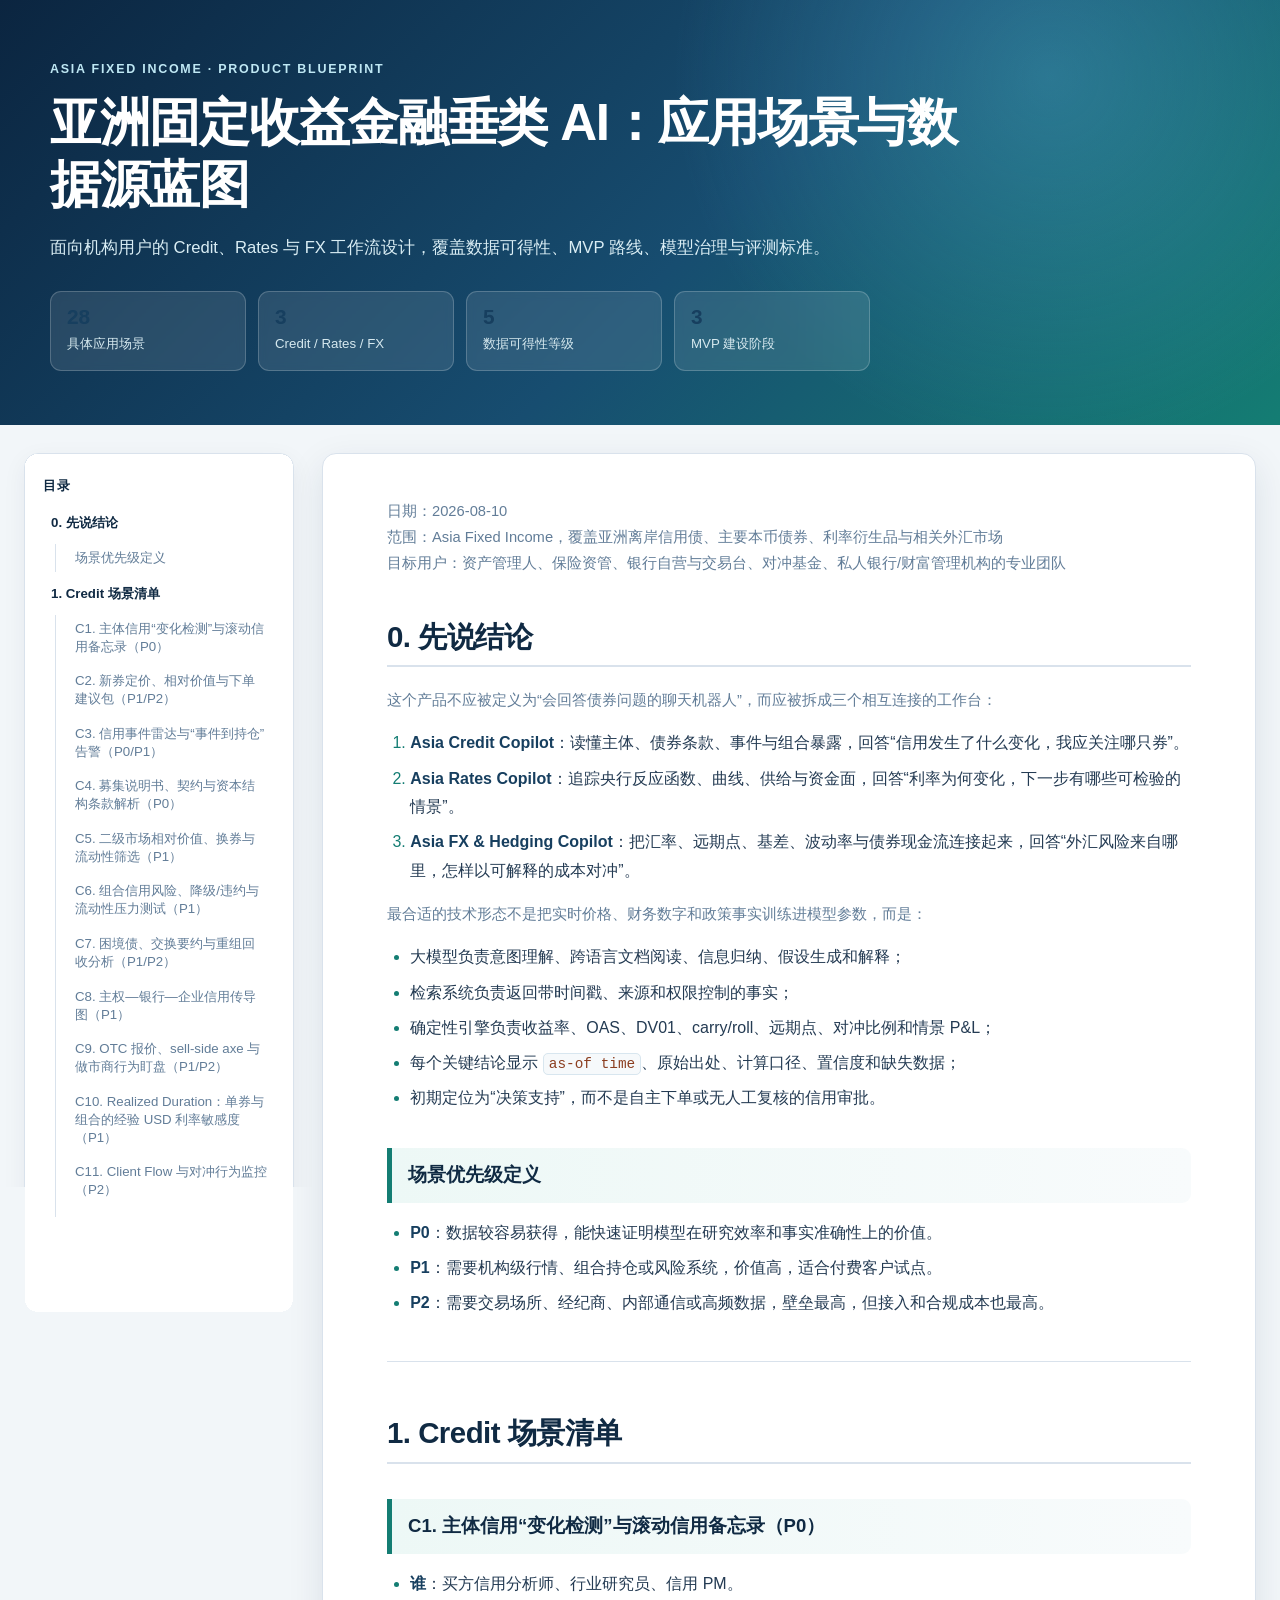
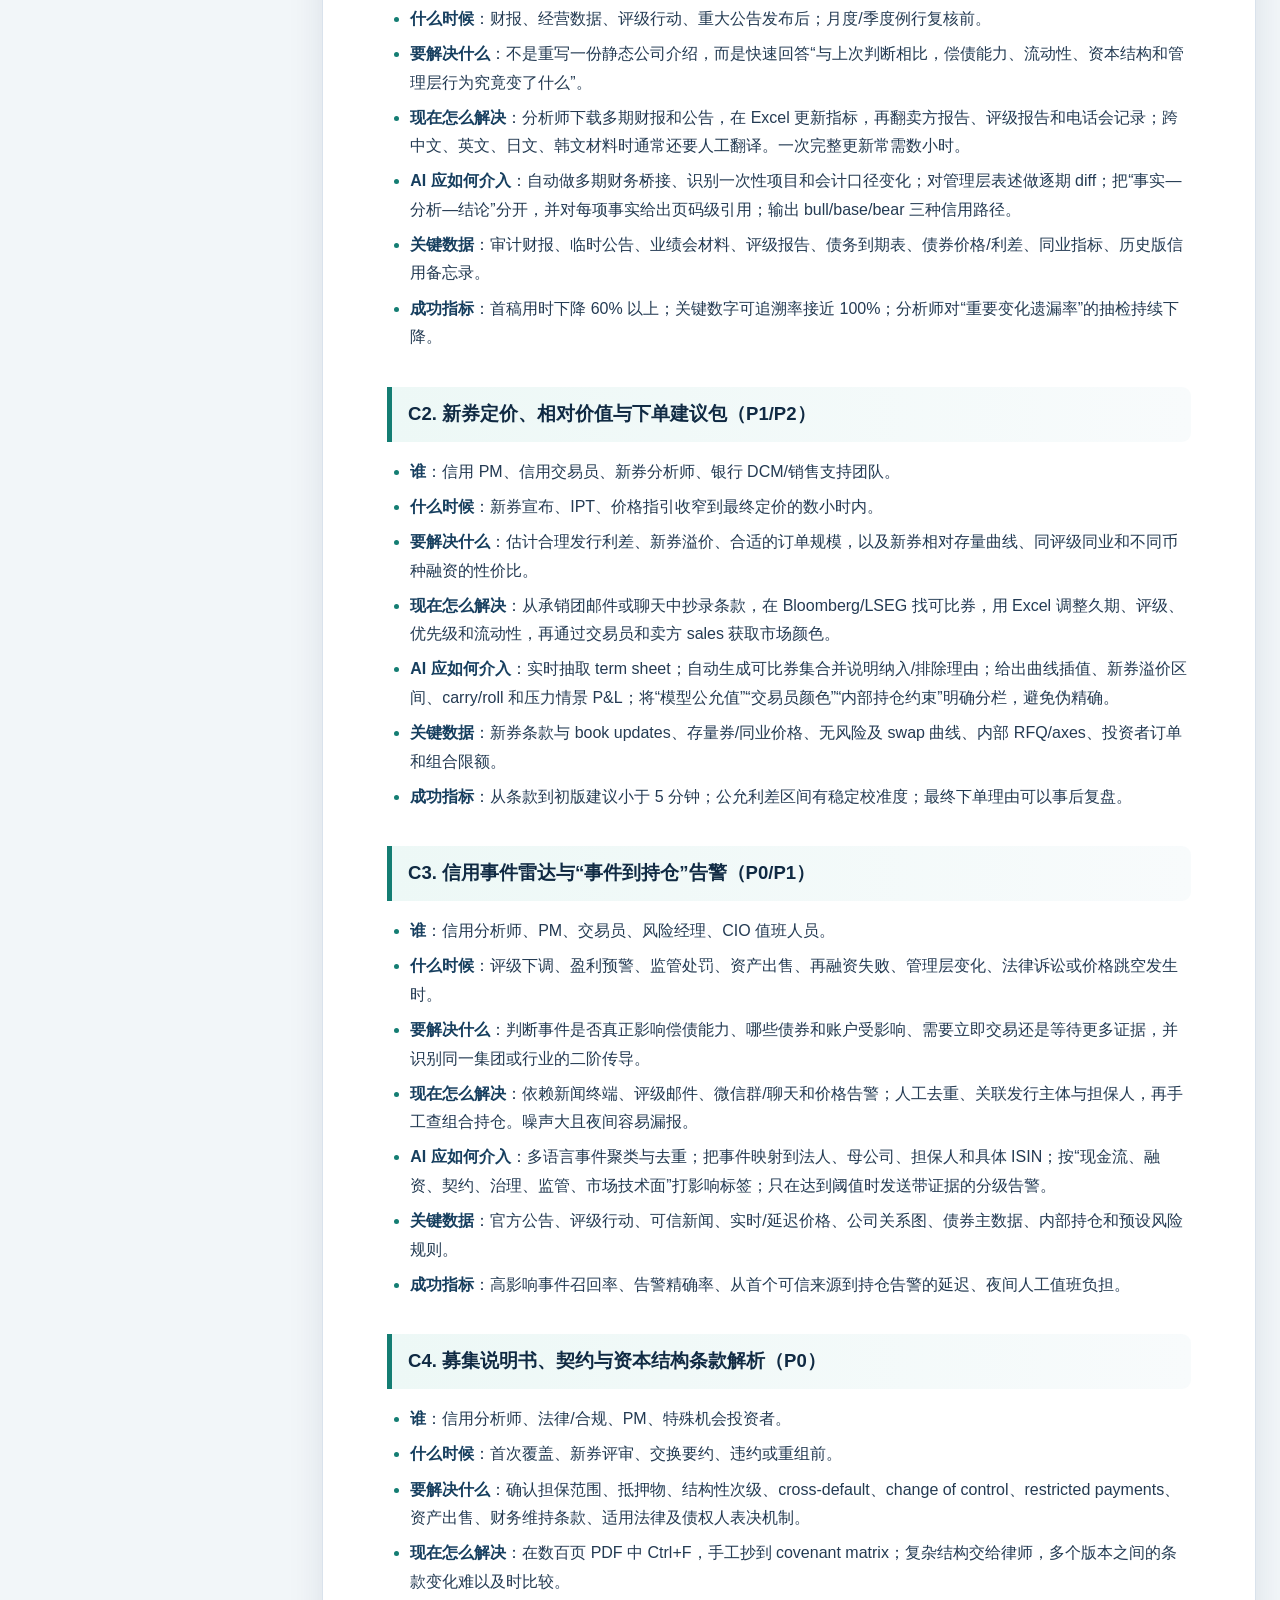
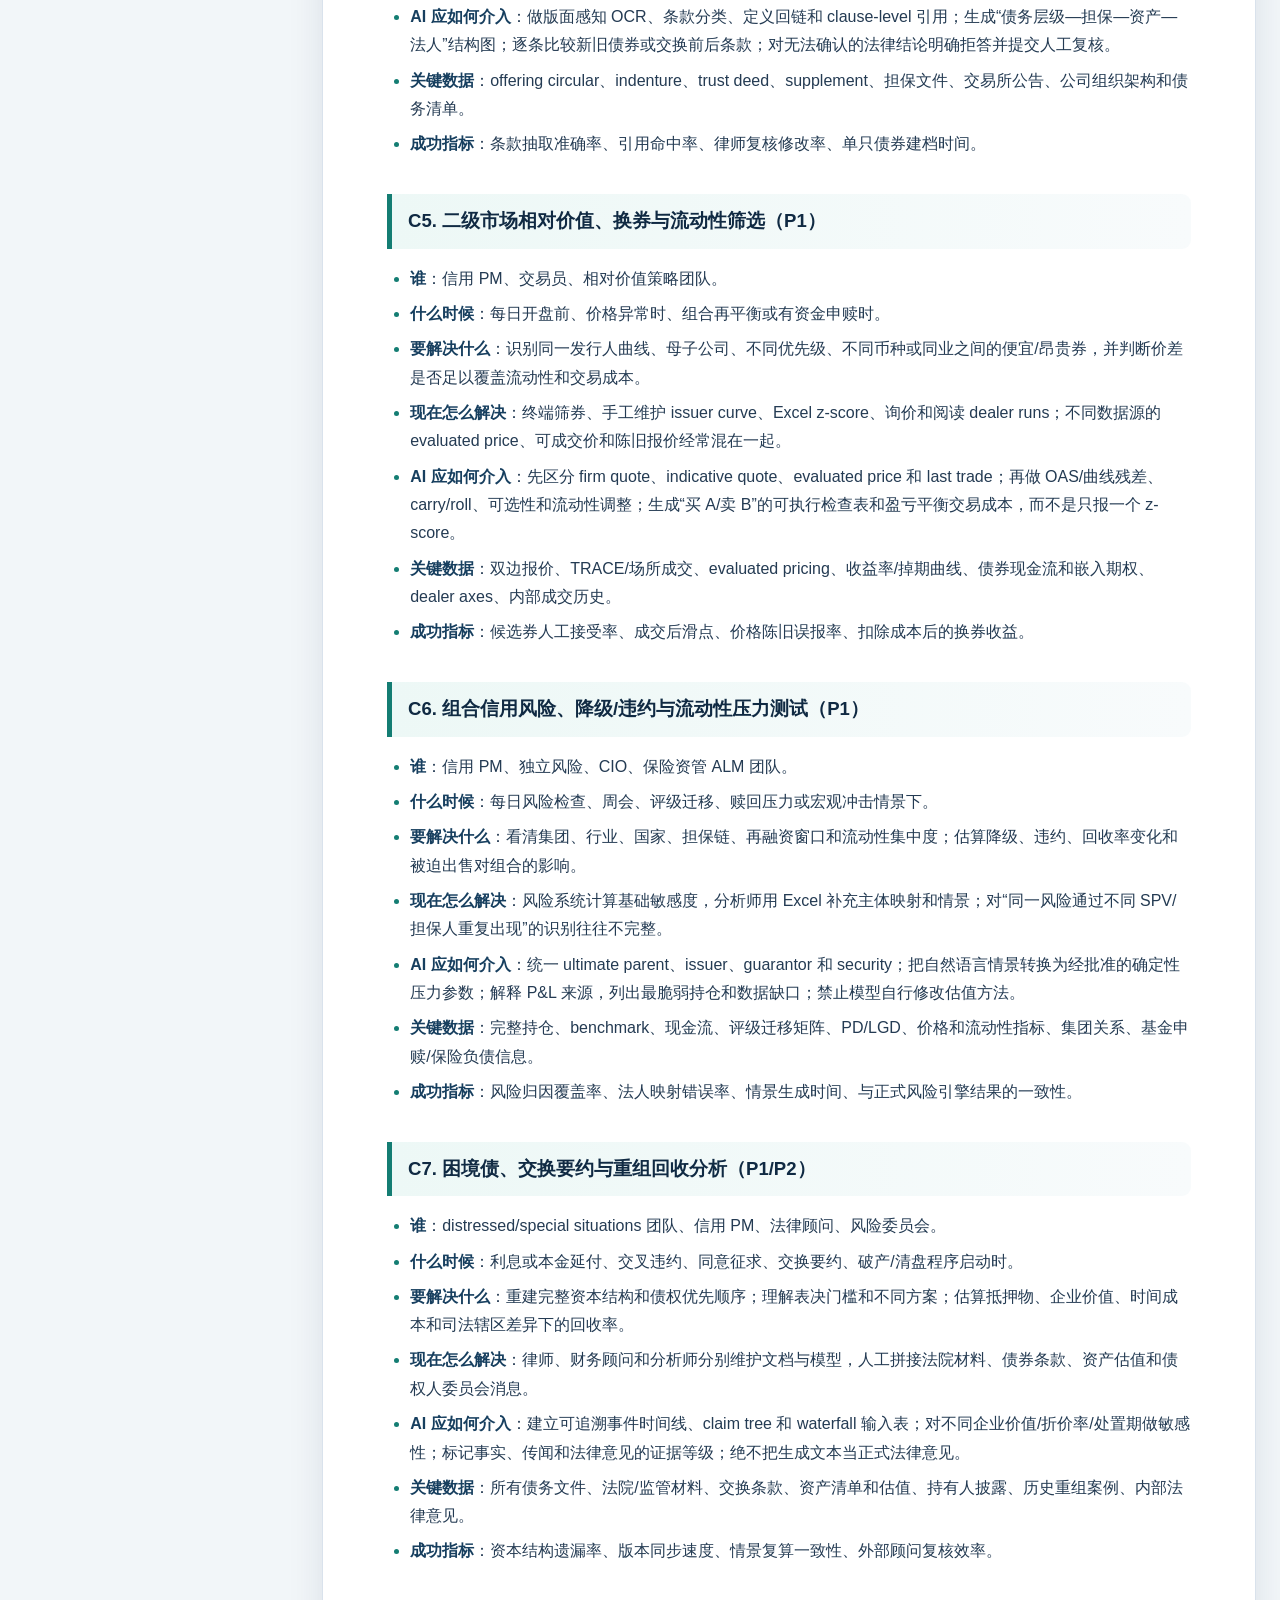
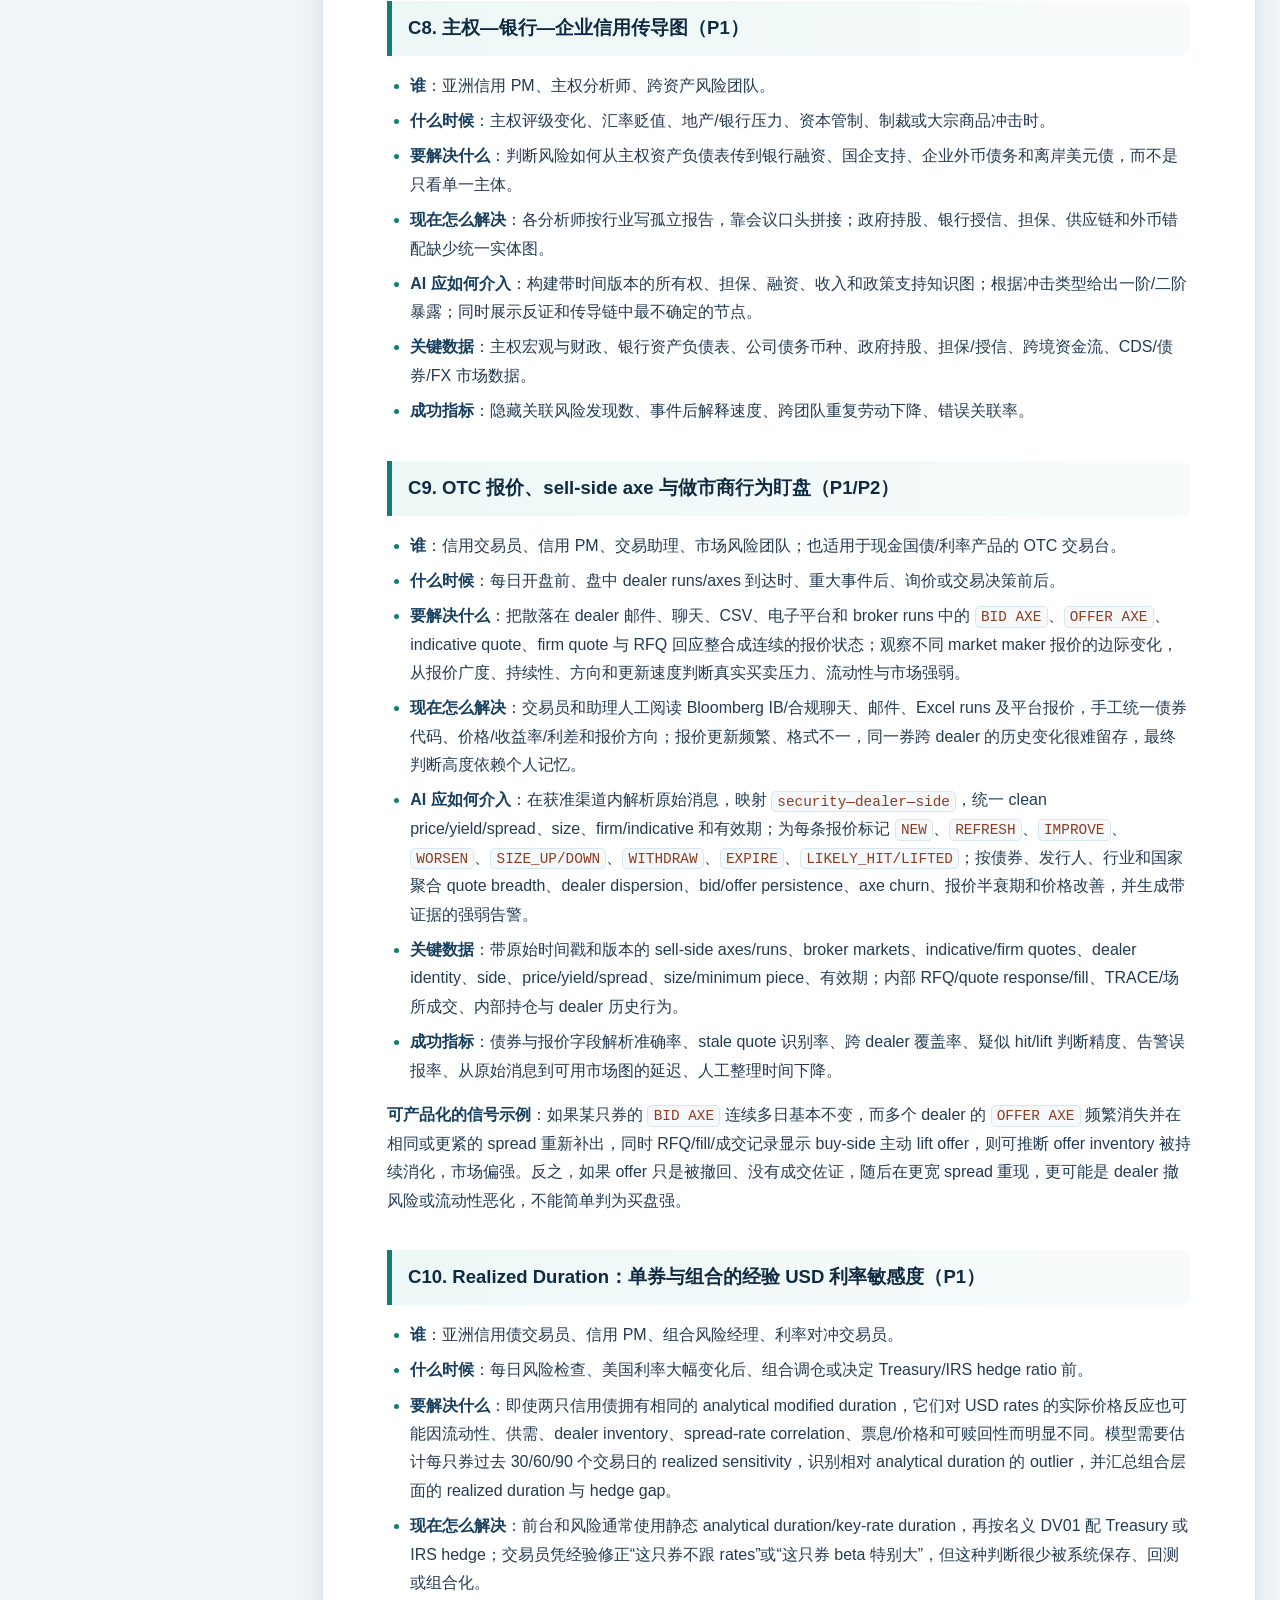
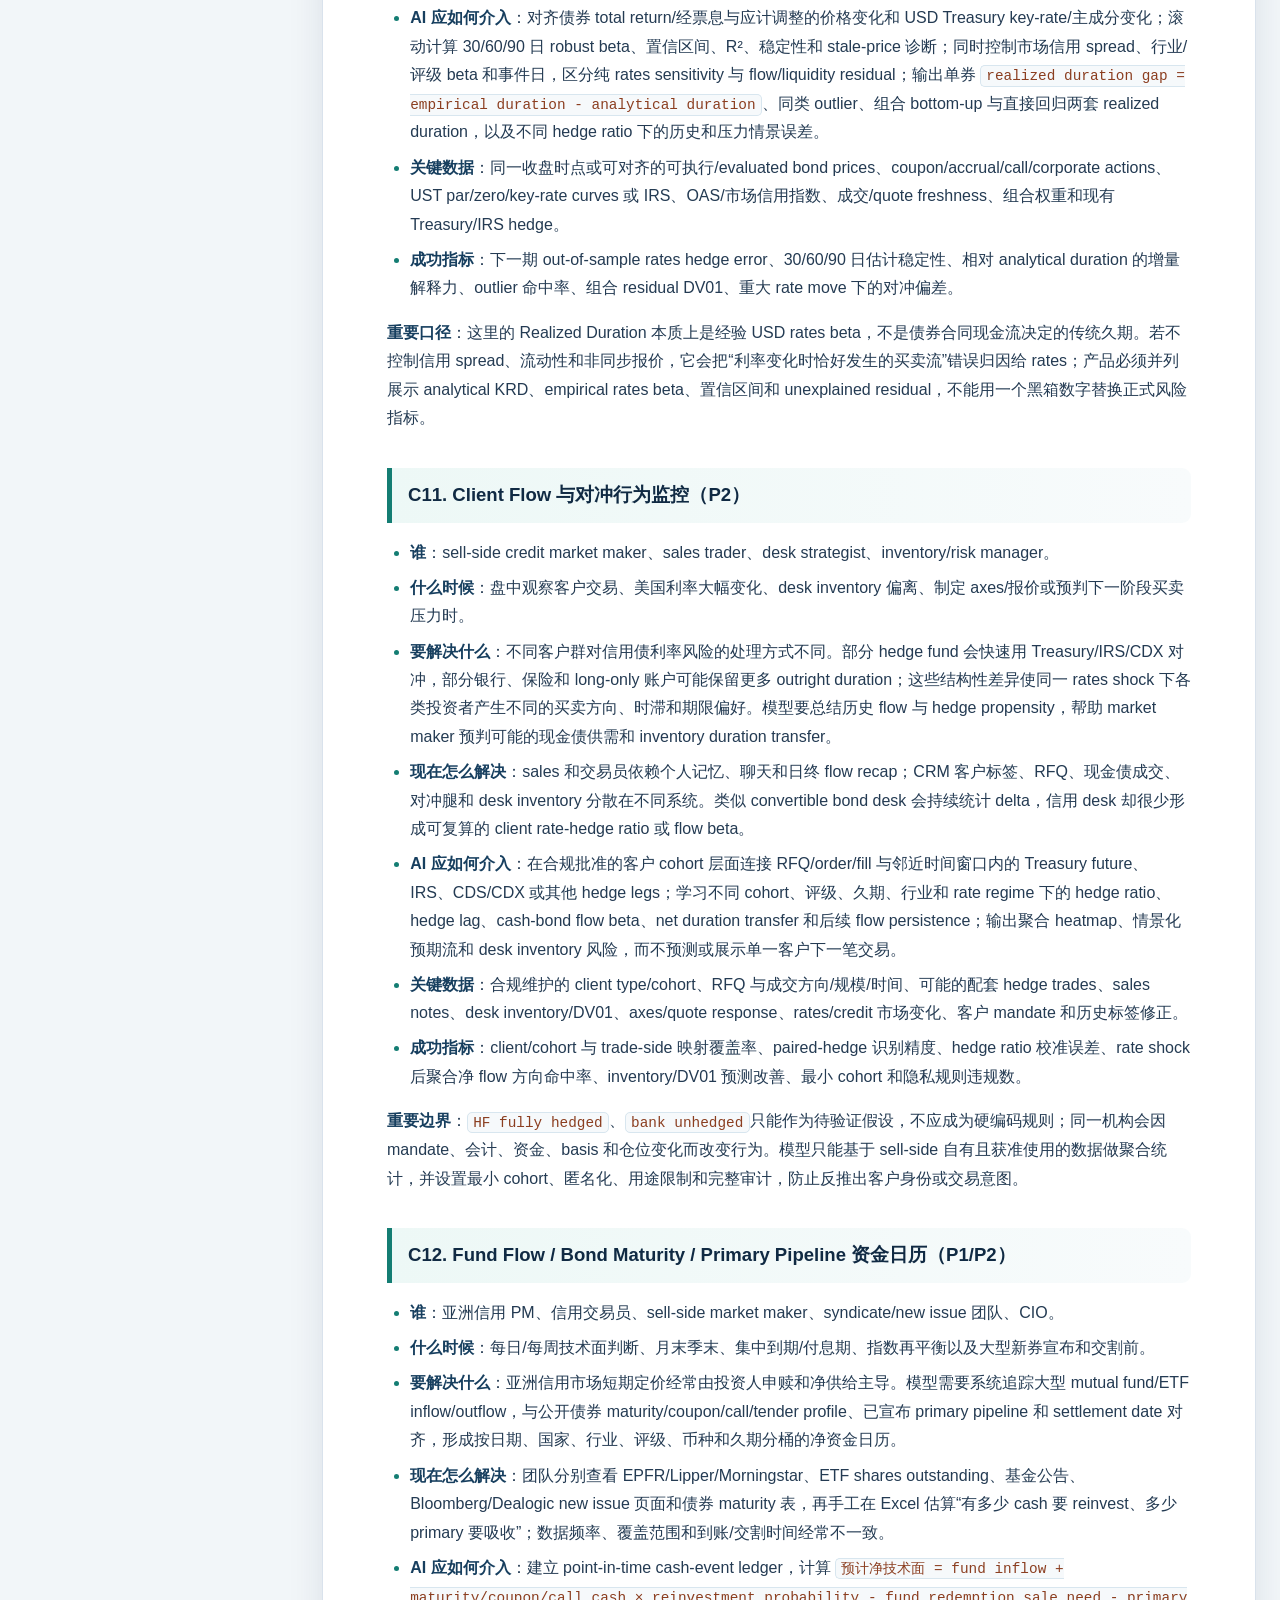
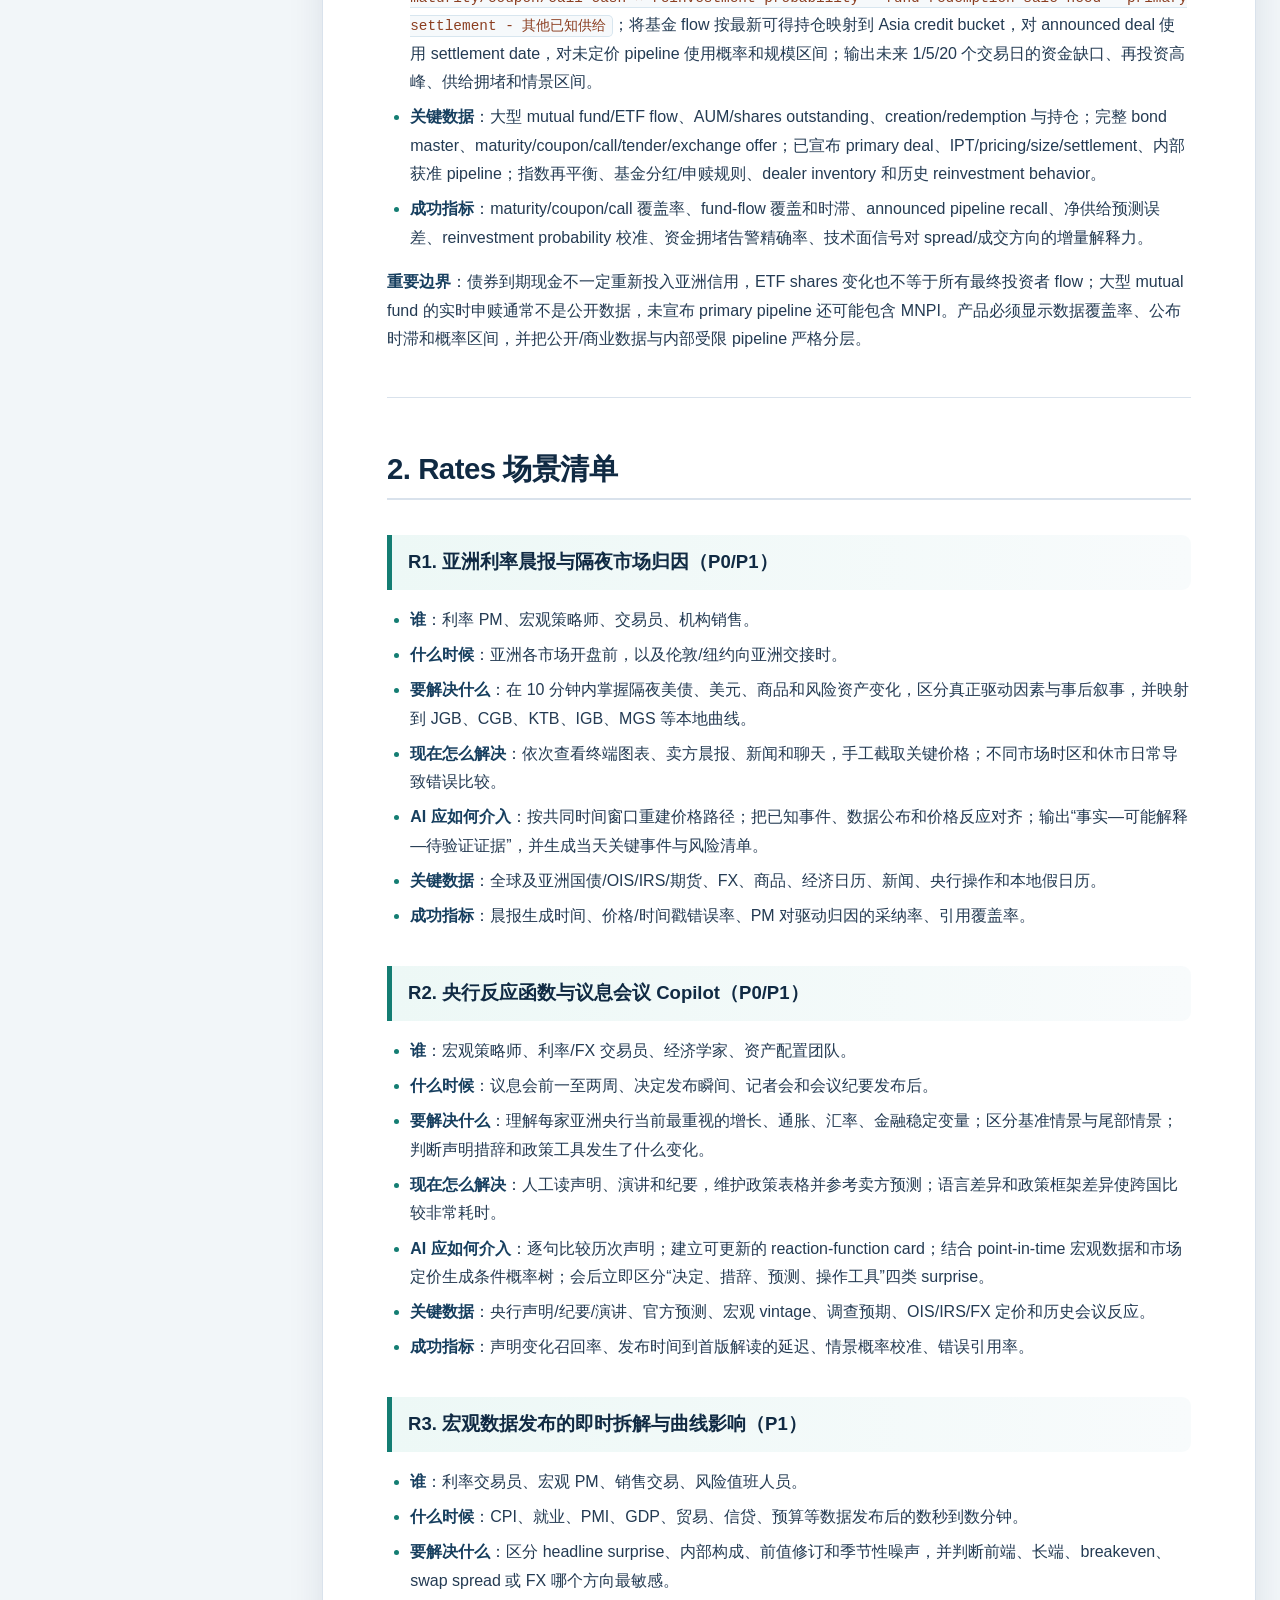
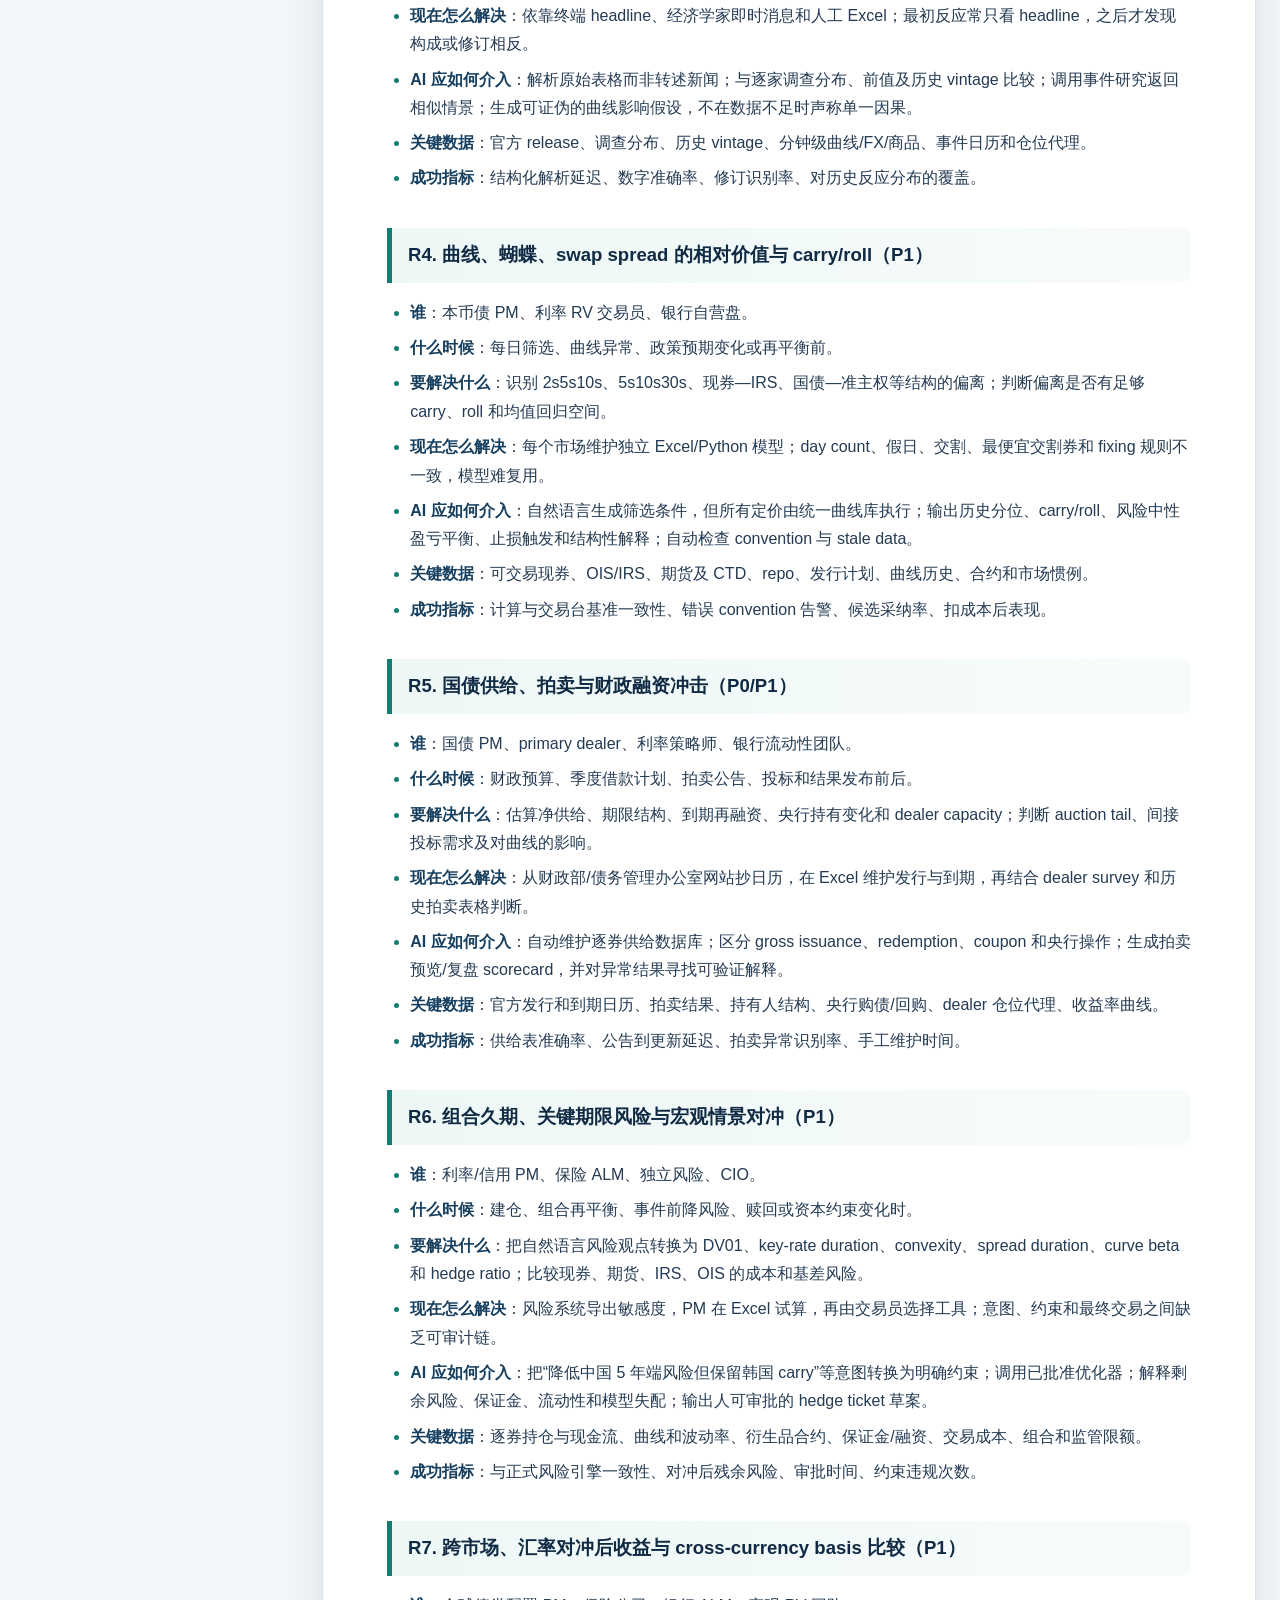
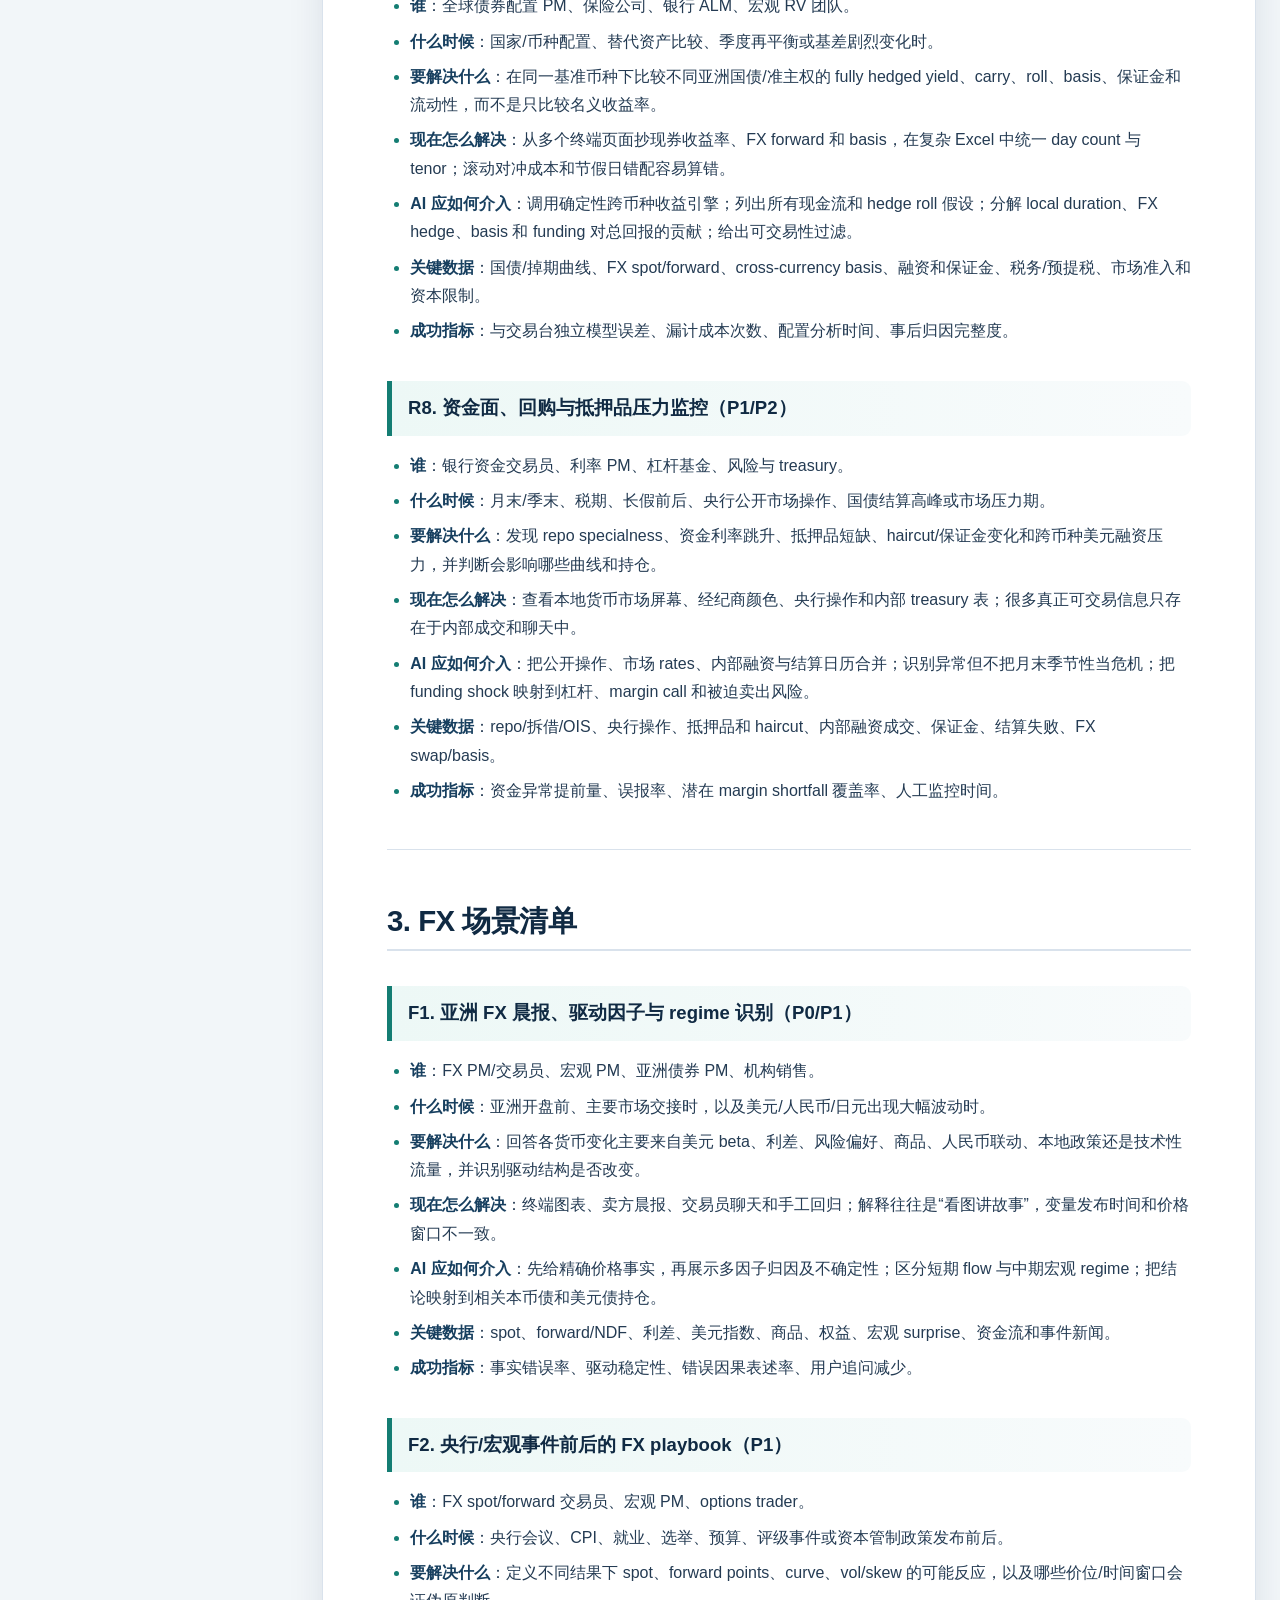
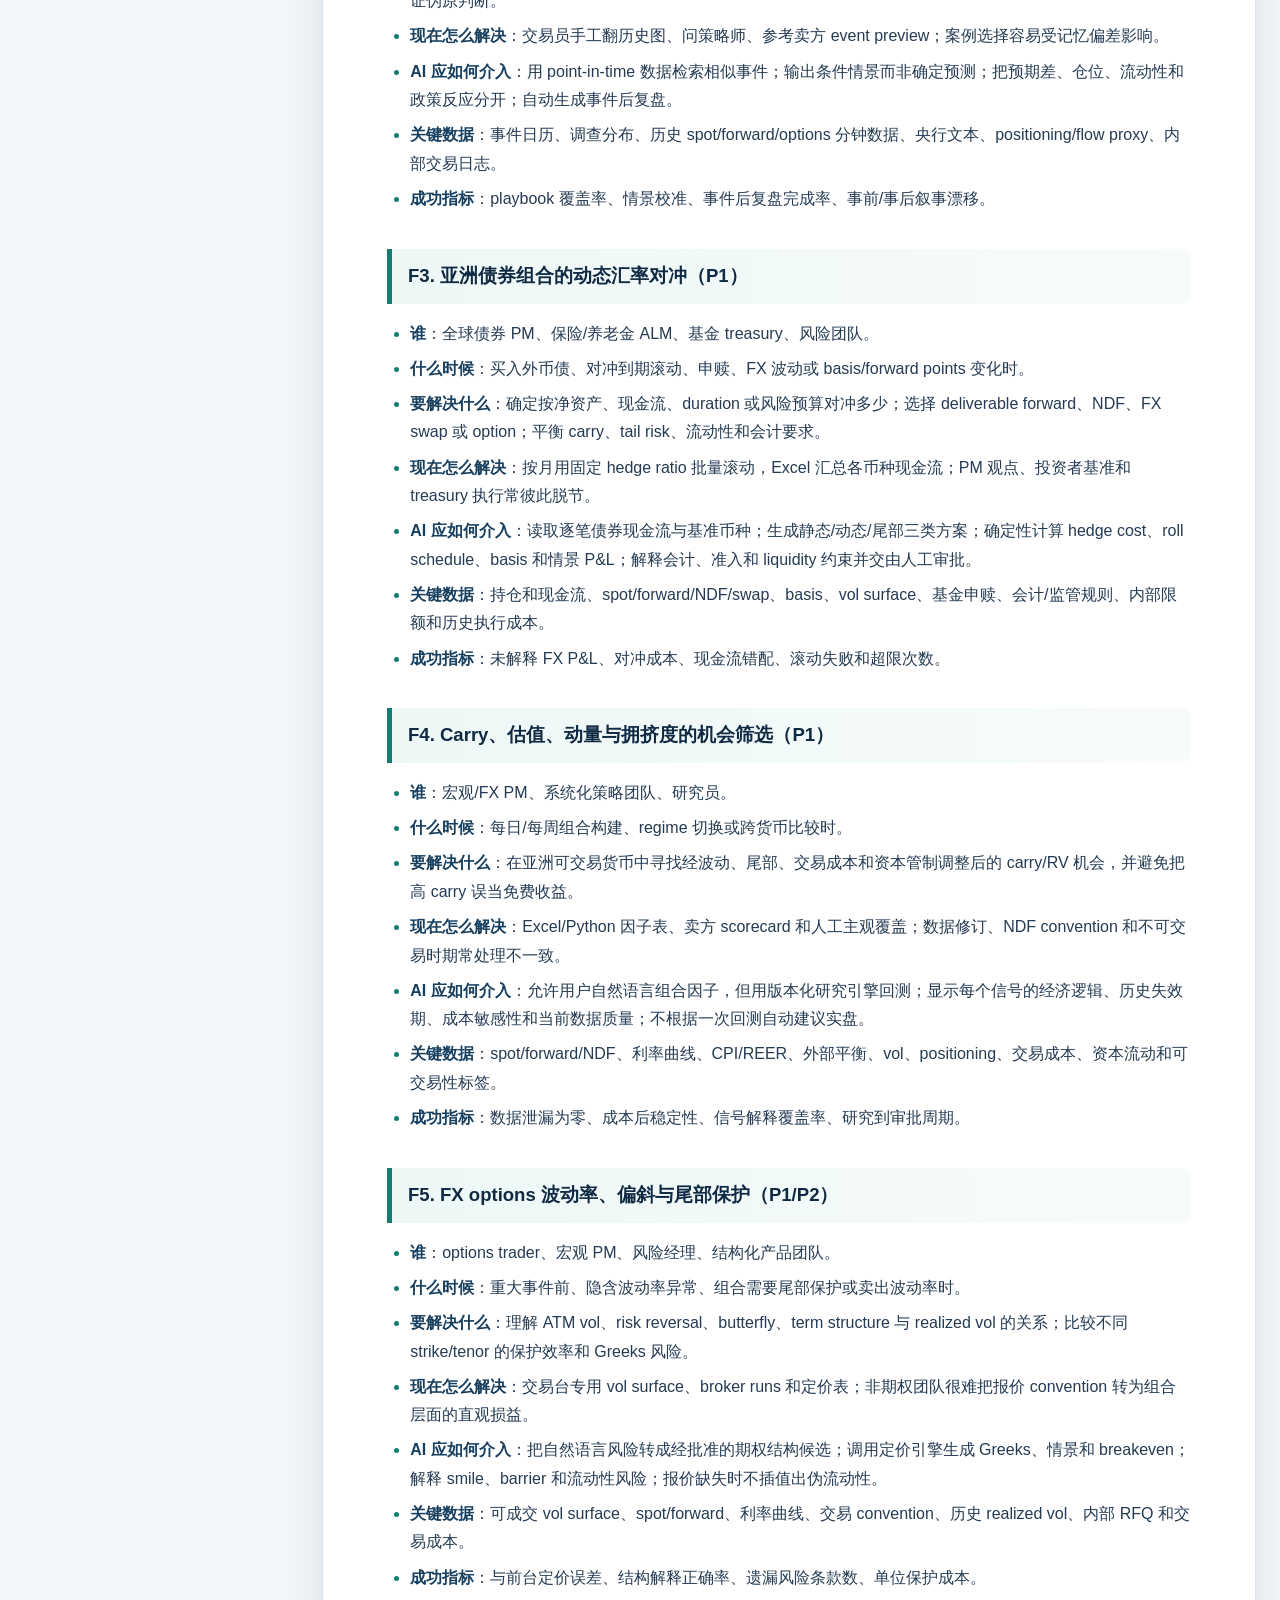
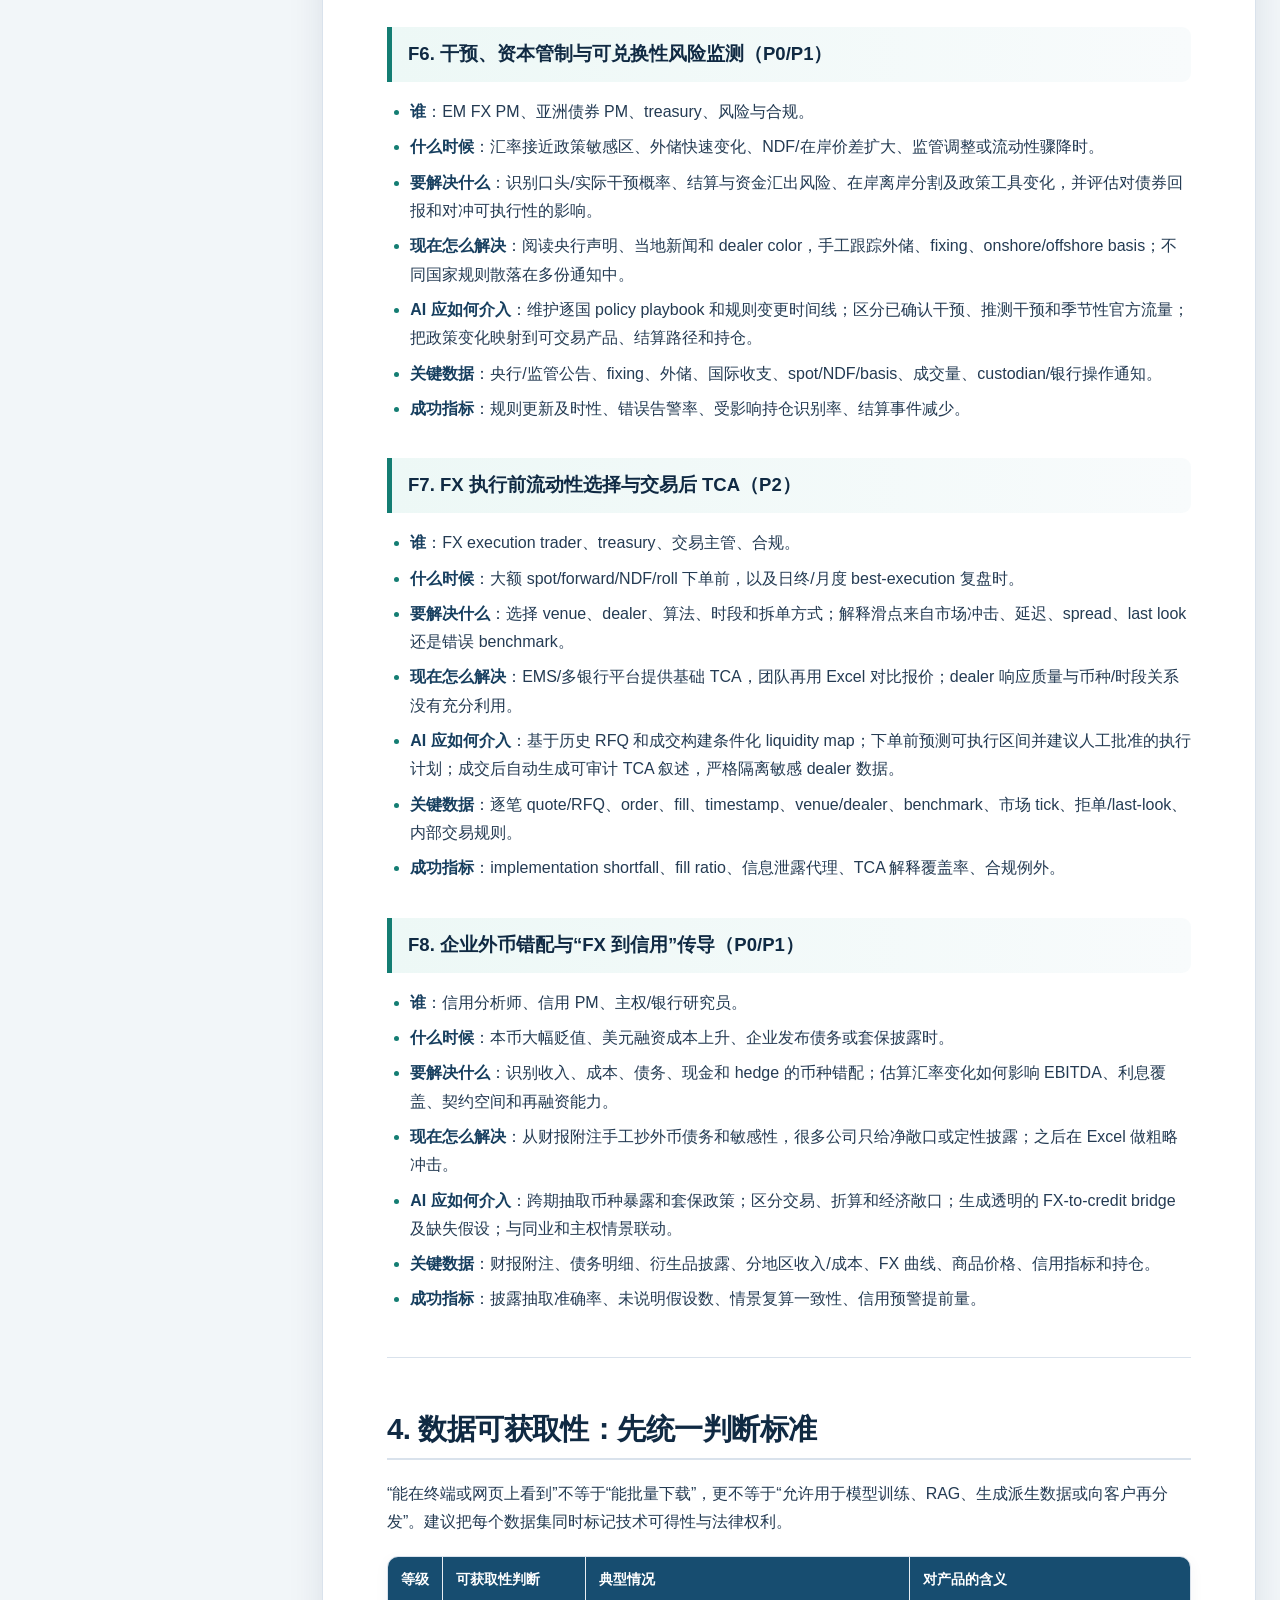
==== commit d0e23abf: "docs: add fixed income trading flow scenarios" ====
--- a/reports/2026-08-10/asia-fixed-income-ai/index.html
+++ b/reports/2026-08-10/asia-fixed-income-ai/index.html
@@ -293,7 +293,7 @@
       <h1>亚洲固定收益金融垂类 AI：应用场景与数据源蓝图</h1>
       <p class="hero-subtitle">面向机构用户的 Credit、Rates 与 FX 工作流设计，覆盖数据可得性、MVP 路线、模型治理与评测标准。</p>
       <div class="metrics" aria-label="文档摘要">
-        <div class="metric"><strong>25</strong><span>具体应用场景</span></div>
+        <div class="metric"><strong>28</strong><span>具体应用场景</span></div>
         <div class="metric"><strong>3</strong><span>Credit / Rates / FX</span></div>
         <div class="metric"><strong>5</strong><span>数据可得性等级</span></div>
         <div class="metric"><strong>3</strong><span>MVP 建设阶段</span></div>
@@ -320,6 +320,9 @@
 <li><a href="#c7-p1p2">C7. 困境债、交换要约与重组回收分析（P1/P2）</a></li>
 <li><a href="#c8-p1">C8. 主权—银行—企业信用传导图（P1）</a></li>
 <li><a href="#c9-otc-sell-side-axe-p1p2">C9. OTC 报价、sell-side axe 与做市商行为盯盘（P1/P2）</a></li>
+<li><a href="#c10-realized-duration-usd-p1">C10. Realized Duration：单券与组合的经验 USD 利率敏感度（P1）</a></li>
+<li><a href="#c11-client-flow-p2">C11. Client Flow 与对冲行为监控（P2）</a></li>
+<li><a href="#c12-fund-flow-bond-maturity-primary-pipeline-p1p2">C12. Fund Flow / Bond Maturity / Primary Pipeline 资金日历（P1/P2）</a></li>
 </ul>
 </li>
 <li><a href="#2-rates">2. Rates 场景清单</a><ul>
@@ -355,13 +358,19 @@
 </ul>
 </li>
 <li><a href="#7">7. 数据源清单：客户内部数据——真正的产品壁垒</a></li>
-<li><a href="#8">8. 三类场景所需的最小数据包</a></li>
+<li><a href="#8">8. 三类场景所需的最小数据包</a><ul>
+<li><a href="#81">8.1 新增交易场景的数据可得性</a></li>
+</ul>
+</li>
 <li><a href="#9">9. 数据工程与模型设计的硬要求</a><ul>
 <li><a href="#91">9.1 时间与版本</a></li>
 <li><a href="#92">9.2 固收主数据</a></li>
 <li><a href="#93-otc">9.3 OTC 报价状态模型</a></li>
-<li><a href="#94">9.4 输出可信度</a></li>
-<li><a href="#95">9.5 权限与合规</a></li>
+<li><a href="#94-realized-duration">9.4 Realized Duration 模型纪律</a></li>
+<li><a href="#95-client-flow">9.5 Client Flow 建模与隐私</a></li>
+<li><a href="#96-funding-calendar-point-in-time">9.6 Funding Calendar 的 point-in-time 规则</a></li>
+<li><a href="#97">9.7 输出可信度</a></li>
+<li><a href="#98">9.8 权限与合规</a></li>
 </ul>
 </li>
 <li><a href="#10-mvp">10. 推荐 MVP 排序</a><ul>
@@ -374,6 +383,7 @@
 <li><a href="#11">11. 评测框架：产品是否真的有用</a></li>
 </ul>
 </div>
+
 
 
     </aside>
@@ -497,6 +507,39 @@
 <li><strong>成功指标</strong>：债券与报价字段解析准确率、stale quote 识别率、跨 dealer 覆盖率、疑似 hit/lift 判断精度、告警误报率、从原始消息到可用市场图的延迟、人工整理时间下降。</li>
 </ul>
 <p><strong>可产品化的信号示例</strong>：如果某只券的 <code>BID AXE</code> 连续多日基本不变，而多个 dealer 的 <code>OFFER AXE</code> 频繁消失并在相同或更紧的 spread 重新补出，同时 RFQ/fill/成交记录显示 buy-side 主动 lift offer，则可推断 offer inventory 被持续消化，市场偏强。反之，如果 offer 只是被撤回、没有成交佐证，随后在更宽 spread 重现，更可能是 dealer 撤风险或流动性恶化，不能简单判为买盘强。</p>
+<h3 id="c10-realized-duration-usd-p1">C10. Realized Duration：单券与组合的经验 USD 利率敏感度（P1）</h3>
+<ul>
+<li><strong>谁</strong>：亚洲信用债交易员、信用 PM、组合风险经理、利率对冲交易员。</li>
+<li><strong>什么时候</strong>：每日风险检查、美国利率大幅变化后、组合调仓或决定 Treasury/IRS hedge ratio 前。</li>
+<li><strong>要解决什么</strong>：即使两只信用债拥有相同的 analytical modified duration，它们对 USD rates 的实际价格反应也可能因流动性、供需、dealer inventory、spread-rate correlation、票息/价格和可赎回性而明显不同。模型需要估计每只券过去 30/60/90 个交易日的 realized sensitivity，识别相对 analytical duration 的 outlier，并汇总组合层面的 realized duration 与 hedge gap。</li>
+<li><strong>现在怎么解决</strong>：前台和风险通常使用静态 analytical duration/key-rate duration，再按名义 DV01 配 Treasury 或 IRS hedge；交易员凭经验修正“这只券不跟 rates”或“这只券 beta 特别大”，但这种判断很少被系统保存、回测或组合化。</li>
+<li><strong>AI 应如何介入</strong>：对齐债券 total return/经票息与应计调整的价格变化和 USD Treasury key-rate/主成分变化；滚动计算 30/60/90 日 robust beta、置信区间、R²、稳定性和 stale-price 诊断；同时控制市场信用 spread、行业/评级 beta 和事件日，区分纯 rates sensitivity 与 flow/liquidity residual；输出单券 <code>realized duration gap = empirical duration - analytical duration</code>、同类 outlier、组合 bottom-up 与直接回归两套 realized duration，以及不同 hedge ratio 下的历史和压力情景误差。</li>
+<li><strong>关键数据</strong>：同一收盘时点或可对齐的可执行/evaluated bond prices、coupon/accrual/call/corporate actions、UST par/zero/key-rate curves 或 IRS、OAS/市场信用指数、成交/quote freshness、组合权重和现有 Treasury/IRS hedge。</li>
+<li><strong>成功指标</strong>：下一期 out-of-sample rates hedge error、30/60/90 日估计稳定性、相对 analytical duration 的增量解释力、outlier 命中率、组合 residual DV01、重大 rate move 下的对冲偏差。</li>
+</ul>
+<p><strong>重要口径</strong>：这里的 Realized Duration 本质上是经验 USD rates beta，不是债券合同现金流决定的传统久期。若不控制信用 spread、流动性和非同步报价，它会把“利率变化时恰好发生的买卖流”错误归因给 rates；产品必须并列展示 analytical KRD、empirical rates beta、置信区间和 unexplained residual，不能用一个黑箱数字替换正式风险指标。</p>
+<h3 id="c11-client-flow-p2">C11. Client Flow 与对冲行为监控（P2）</h3>
+<ul>
+<li><strong>谁</strong>：sell-side credit market maker、sales trader、desk strategist、inventory/risk manager。</li>
+<li><strong>什么时候</strong>：盘中观察客户交易、美国利率大幅变化、desk inventory 偏离、制定 axes/报价或预判下一阶段买卖压力时。</li>
+<li><strong>要解决什么</strong>：不同客户群对信用债利率风险的处理方式不同。部分 hedge fund 会快速用 Treasury/IRS/CDX 对冲，部分银行、保险和 long-only 账户可能保留更多 outright duration；这些结构性差异使同一 rates shock 下各类投资者产生不同的买卖方向、时滞和期限偏好。模型要总结历史 flow 与 hedge propensity，帮助 market maker 预判可能的现金债供需和 inventory duration transfer。</li>
+<li><strong>现在怎么解决</strong>：sales 和交易员依赖个人记忆、聊天和日终 flow recap；CRM 客户标签、RFQ、现金债成交、对冲腿和 desk inventory 分散在不同系统。类似 convertible bond desk 会持续统计 delta，信用 desk 却很少形成可复算的 client rate-hedge ratio 或 flow beta。</li>
+<li><strong>AI 应如何介入</strong>：在合规批准的客户 cohort 层面连接 RFQ/order/fill 与邻近时间窗口内的 Treasury future、IRS、CDS/CDX 或其他 hedge legs；学习不同 cohort、评级、久期、行业和 rate regime 下的 hedge ratio、hedge lag、cash-bond flow beta、net duration transfer 和后续 flow persistence；输出聚合 heatmap、情景化预期流和 desk inventory 风险，而不预测或展示单一客户下一笔交易。</li>
+<li><strong>关键数据</strong>：合规维护的 client type/cohort、RFQ 与成交方向/规模/时间、可能的配套 hedge trades、sales notes、desk inventory/DV01、axes/quote response、rates/credit 市场变化、客户 mandate 和历史标签修正。</li>
+<li><strong>成功指标</strong>：client/cohort 与 trade-side 映射覆盖率、paired-hedge 识别精度、hedge ratio 校准误差、rate shock 后聚合净 flow 方向命中率、inventory/DV01 预测改善、最小 cohort 和隐私规则违规数。</li>
+</ul>
+<p><strong>重要边界</strong>：<code>HF fully hedged</code>、<code>bank unhedged</code>只能作为待验证假设，不应成为硬编码规则；同一机构会因 mandate、会计、资金、basis 和仓位变化而改变行为。模型只能基于 sell-side 自有且获准使用的数据做聚合统计，并设置最小 cohort、匿名化、用途限制和完整审计，防止反推出客户身份或交易意图。</p>
+<h3 id="c12-fund-flow-bond-maturity-primary-pipeline-p1p2">C12. Fund Flow / Bond Maturity / Primary Pipeline 资金日历（P1/P2）</h3>
+<ul>
+<li><strong>谁</strong>：亚洲信用 PM、信用交易员、sell-side market maker、syndicate/new issue 团队、CIO。</li>
+<li><strong>什么时候</strong>：每日/每周技术面判断、月末季末、集中到期/付息期、指数再平衡以及大型新券宣布和交割前。</li>
+<li><strong>要解决什么</strong>：亚洲信用市场短期定价经常由投资人申赎和净供给主导。模型需要系统追踪大型 mutual fund/ETF inflow/outflow，与公开债券 maturity/coupon/call/tender profile、已宣布 primary pipeline 和 settlement date 对齐，形成按日期、国家、行业、评级、币种和久期分桶的净资金日历。</li>
+<li><strong>现在怎么解决</strong>：团队分别查看 EPFR/Lipper/Morningstar、ETF shares outstanding、基金公告、Bloomberg/Dealogic new issue 页面和债券 maturity 表，再手工在 Excel 估算“有多少 cash 要 reinvest、多少 primary 要吸收”；数据频率、覆盖范围和到账/交割时间经常不一致。</li>
+<li><strong>AI 应如何介入</strong>：建立 point-in-time cash-event ledger，计算 <code>预计净技术面 = fund inflow + maturity/coupon/call cash × reinvestment probability - fund redemption sale need - primary settlement - 其他已知供给</code>；将基金 flow 按最新可得持仓映射到 Asia credit bucket，对 announced deal 使用 settlement date，对未定价 pipeline 使用概率和规模区间；输出未来 1/5/20 个交易日的资金缺口、再投资高峰、供给拥堵和情景区间。</li>
+<li><strong>关键数据</strong>：大型 mutual fund/ETF flow、AUM/shares outstanding、creation/redemption 与持仓；完整 bond master、maturity/coupon/call/tender/exchange offer；已宣布 primary deal、IPT/pricing/size/settlement、内部获准 pipeline；指数再平衡、基金分红/申赎规则、dealer inventory 和历史 reinvestment behavior。</li>
+<li><strong>成功指标</strong>：maturity/coupon/call 覆盖率、fund-flow 覆盖和时滞、announced pipeline recall、净供给预测误差、reinvestment probability 校准、资金拥堵告警精确率、技术面信号对 spread/成交方向的增量解释力。</li>
+</ul>
+<p><strong>重要边界</strong>：债券到期现金不一定重新投入亚洲信用，ETF shares 变化也不等于所有最终投资者 flow；大型 mutual fund 的实时申赎通常不是公开数据，未宣布 primary pipeline 还可能包含 MNPI。产品必须显示数据覆盖率、公布时滞和概率区间，并把公开/商业数据与内部受限 pipeline 严格分层。</p>
 <hr>
 <h2 id="2-rates">2. Rates 场景清单</h2>
 <h3 id="r1-p0p1">R1. 亚洲利率晨报与隔夜市场归因（P0/P1）</h3>
@@ -789,12 +832,12 @@
 </tr>
 <tr>
 <td>Dealogic DCM / LSEG Deals / Bloomberg new issue tools / IFR</td>
-<td>债券发行、承销、league table、定价过程和市场报道</td>
+<td>债券发行、承销、league table、定价过程、pipeline 和市场报道</td>
 <td style="text-align: right;">高</td>
 <td style="text-align: right;">中</td>
 <td style="text-align: right;">低</td>
 <td>C</td>
-<td>对 C2 很关键；实时 book color 和完整订单仍属于承销团/内部数据</td>
+<td>对 C2/C12 很关键；已宣布发行可商业获取，实时 book color、未公开 pipeline 和完整订单仍属于承销团/内部数据</td>
 </tr>
 <tr>
 <td>MarketAxess</td>
@@ -834,12 +877,12 @@
 </tr>
 <tr>
 <td>Cbonds</td>
-<td>全球债券主数据、公司行动、价格/指数和发行信息</td>
+<td>全球债券主数据、到期/票息/call 等公司行动、价格/指数和发行信息</td>
 <td style="text-align: right;">高</td>
 <td style="text-align: right;">中</td>
 <td style="text-align: right;">低</td>
 <td>C</td>
-<td>可补 instrument master；机构级实时准确性和地域覆盖需抽样测试</td>
+<td>可补 C10/C12 的 instrument master 和现金事件；机构级实时准确性和地域覆盖需抽样测试</td>
 </tr>
 <tr>
 <td>FINRA TRACE</td>
@@ -887,22 +930,31 @@
 <td>公开多为聚合统计；详细流量非开放且覆盖受 CLS eligible currencies/participants 限制</td>
 </tr>
 <tr>
-<td>EPFR / IIF 等资金流数据</td>
-<td>基金流、跨境资本流和持仓代理</td>
-<td style="text-align: right;">中</td>
+<td>EPFR / Lipper / IIF 等资金流数据</td>
+<td>mutual fund/ETF flow、跨境资本流和持仓代理，具体取决于产品</td>
+<td style="text-align: right;">高</td>
 <td style="text-align: right;">中</td>
 <td style="text-align: right;">高</td>
 <td>C</td>
-<td>可解释技术面与拥挤度；频率、样本偏差和再分发权需审查</td>
+<td>C12 的重要底座；频率、基金覆盖、look-through、公布时滞、样本偏差和再分发权需逐项审查</td>
+</tr>
+<tr>
+<td>ETF sponsor/交易所公开文件</td>
+<td>shares outstanding、NAV/AUM、部分 daily holdings 与 creation/redemption 文件</td>
+<td style="text-align: right;">中</td>
+<td style="text-align: right;">低</td>
+<td style="text-align: right;">中</td>
+<td>A/B/C</td>
+<td>大型 ETF 可低成本覆盖，但不同 sponsor 历史深度与许可不同；不能替代 mutual fund 实时申赎</td>
 </tr>
 <tr>
 <td>FactSet / Morningstar / eVestment 等</td>
 <td>组合、基金、持仓、公司与市场数据，依模块而异</td>
-<td style="text-align: right;">中</td>
+<td style="text-align: right;">高</td>
 <td style="text-align: right;">中</td>
 <td style="text-align: right;">中</td>
 <td>C</td>
-<td>适合持仓/同业/资金流补充，不是亚洲 OTC 实时定价的替代品</td>
+<td>适合 C11/C12 的持仓、同业和资金流补充，不是亚洲 OTC 实时定价或客户 flow 的替代品</td>
 </tr>
 <tr>
 <td>Reuters / Bloomberg News / Dow Jones Newswires</td>
@@ -1132,6 +1184,18 @@
 <td>精确时间同步、交易意图隔离、不可跨客户训练或反推出单一客户行为</td>
 </tr>
 <tr>
+<td>合规 client cohort、历史 flow 与配套 hedge legs</td>
+<td>C11 的 client hedge propensity、flow beta 和 net duration transfer</td>
+<td>D/E</td>
+<td>只做最小样本以上的聚合；客户身份、交易意图和跨 desk 权限严格隔离，禁止跨客户/跨机构训练</td>
+</tr>
+<tr>
+<td>Desk inventory、DV01 与 hedge history</td>
+<td>C10/C11 的组合 realized duration、库存风险和对冲行为验证</td>
+<td>D</td>
+<td>前台敏感数据、point-in-time 快照、职责分离，不允许模型直接执行 hedge</td>
+</tr>
+<tr>
 <td>风险和估值引擎输出</td>
 <td>DV01/OAS/Greeks/情景 P&amp;L 的正式数字</td>
 <td>D</td>
@@ -1144,10 +1208,10 @@
 <td>文档权限继承、版本控制、MNPI 标签、引用原作者</td>
 </tr>
 <tr>
-<td>新券承销团信息、book update、内部聊天</td>
-<td>C2 的速度与市场颜色</td>
+<td>新券承销团信息、book update、内部 pipeline</td>
+<td>C2 的速度与市场颜色，以及 C12 的未来 primary cash absorption</td>
 <td>D/E</td>
-<td>可能含 wall-crossed/MNPI 信息；默认不进入通用模型或跨团队索引</td>
+<td>可能含 wall-crossed/MNPI 信息；按 deal/team 隔离，默认不进入通用模型或跨团队索引</td>
 </tr>
 <tr>
 <td>Treasury、融资、抵押品和保证金</td>
@@ -1202,6 +1266,37 @@
 </tr>
 </tbody>
 </table></div>
+<h3 id="81">8.1 新增交易场景的数据可得性</h3>
+<div class="table-wrap"><table>
+<thead>
+<tr>
+<th>场景</th>
+<th>POC 最小数据</th>
+<th>机构版必须补齐</th>
+<th>可获取性判断</th>
+</tr>
+</thead>
+<tbody>
+<tr>
+<td>C10 Realized Duration</td>
+<td>统一时点的日频 bond price/total return、analytical duration、UST curve、基础信用指数</td>
+<td>可执行/高质量 evaluated price、quote freshness、OAS、组合权重和真实 hedge history</td>
+<td>B/C 可做单券研究；组合级生产需要 D。流动性差的券可能只能给低置信度或不估计</td>
+</tr>
+<tr>
+<td>C11 Client Flow</td>
+<td>至少需要 sell-side 自有、去标识化的历史 RFQ/trade 与合规 client cohort；公开数据没有可信替代</td>
+<td>配套 hedge legs、desk inventory/DV01、sales 标签修正和实时 flow</td>
+<td>D/E。最有壁垒也最敏感；若没有 paired hedge，只能估 cash-flow pattern，不能声称知道客户 hedge ratio</td>
+</tr>
+<tr>
+<td>C12 Funding Calendar</td>
+<td>公开 bond maturity/coupon/call、ETF shares/AUM/holdings、已宣布 primary deals</td>
+<td>EPFR/Lipper/Morningstar 等 fund flow、完整 bond master、deal settlement、内部获准 pipeline 和历史 reinvestment ratio</td>
+<td>A/B 可做骨架，C 可提高 fund-flow 覆盖，D/E 才能加入未公开 pipeline；所有预测必须显示覆盖率</td>
+</tr>
+</tbody>
+</table></div>
 <hr>
 <h2 id="9">9. 数据工程与模型设计的硬要求</h2>
 <h3 id="91">9.1 时间与版本</h3>
@@ -1224,14 +1319,35 @@
 <li>核心特征包括 dealer breadth/concentration、bid/offer persistence、axe churn、quote half-life、spread tightening/widening、跨 dealer dispersion、RFQ response 和成交验证率。</li>
 <li><strong>报价消失本身不等于成交</strong>。只有结合重新补价方向、实际 RFQ/fill/TRACE、多个 dealer 的同步行为及该 dealer 历史习惯后，才可标记为 <code>LIKELY_HIT/LIFTED</code>，且必须显示置信度与反证。</li>
 </ul>
-<h3 id="94">9.4 输出可信度</h3>
+<h3 id="94-realized-duration">9.4 Realized Duration 模型纪律</h3>
+<ul>
+<li>基础估计可写为 <code>bond total return = alpha - realized duration × ΔUSD rate + credit/liquidity controls + residual</code>；rates 必须用小数单位并与债券估值时点对齐，避免 bp/百分比和亚洲收盘/纽约收盘错配。</li>
+<li>同时报告 30/60/90 日 robust regression 或 shrinkage estimate、置信区间、R²、样本数、stale/zero-return 比例和结构变化；非同步或长期无成交的券允许返回“不可可靠估计”。</li>
+<li>平行 rate beta 与 2Y/5Y/10Y key-rate beta、level/slope/curvature factor 应分开；加入市场信用 spread、行业/评级和事件控制，防止把 risk-off spread widening 全算成 duration。</li>
+<li>组合结果需同时用逐券 exposure 加总和 portfolio return 直接回归做一致性检查，并纳入已有 Treasury/IRS hedge、现金和动态权重；输出目标是降低下一期 hedge error，而不是最大化样本内 R²。</li>
+</ul>
+<h3 id="95-client-flow">9.5 Client Flow 建模与隐私</h3>
+<ul>
+<li>每笔 flow 保存 point-in-time client cohort、side/aggressor、cash bond risk、可能 hedge instrument、时间窗和匹配置信度；不得用事后 CRM 标签回填历史而不保留 vintage。</li>
+<li>Paired hedge 必须允许一对多、多对一和延迟执行；看不到客户在其他 dealer 的交易时，应明确标记 partial view，不能把“未观察到 hedge”当成“未对冲”。</li>
+<li>输出限制在合规批准的 cohort/segment，设置最小样本、差分隐私或抑制规则；禁止单客户预测、跨客户模型记忆和销售人员越权查询。</li>
+<li>评测采用未来 rate shock 下聚合 flow、hedge ratio 和 inventory duration transfer，不使用单一交易员主观标签作为唯一真值。</li>
+</ul>
+<h3 id="96-funding-calendar-point-in-time">9.6 Funding Calendar 的 point-in-time 规则</h3>
+<ul>
+<li>每个 cash event 保存 announce、effective、settlement、maturity/call 和 ingest time；primary deal 只能在当时已知的 stage/size/probability 下进入历史回测，禁止用最终发行规模回填。</li>
+<li>Fund flow、ETF shares、holdings 和 mutual-fund 披露按各自公布时滞进入模型；用最新可得持仓做 bucket 映射时显示 coverage 和 mapping error。</li>
+<li>Maturity/coupon/call 是确定性 gross cash，真正回流 Asia credit 的金额需乘以动态 reinvestment probability；primary pipeline、tender 和 fund redemption 使用概率分布而不是单点。</li>
+<li>资金日历同时输出 base/upside/downside 和数据缺口，并单独列出 index rebalance、月末季末、长假与大额 settlement 等机械性日期。</li>
+</ul>
+<h3 id="97">9.7 输出可信度</h3>
 <ul>
 <li>数字结论必须来自结构化字段或确定性计算，不允许模型凭上下文“心算”。</li>
 <li>文本事实必须带句子/页码级引用；来源冲突时并列展示，不静默选择。</li>
 <li>把“已确认事实、模型推断、市场传闻、用户假设”用不同视觉标签区分。</li>
 <li>任何交易建议都显示输入数据 freshness、流动性等级、主要反证和人工审批点。</li>
 </ul>
-<h3 id="95">9.5 权限与合规</h3>
+<h3 id="98">9.8 权限与合规</h3>
 <ul>
 <li>检索必须继承原系统权限，不能因为模型能搜到就扩大用户权限。</li>
 <li>MNPI、wall-crossed、新券 book、dealer quote、客户 PII 和交易意图必须分类隔离。</li>
@@ -1253,6 +1369,8 @@
 <li>C3 事件到持仓告警。</li>
 <li>C5 信用换券与流动性筛选。</li>
 <li><strong>C9 OTC quote/axe 盯盘一期</strong>：先接入合规邮箱/CSV 历史 runs，建立跨 dealer 报价状态和市场强弱面板。</li>
+<li><strong>C10 Realized Duration</strong>：用 30/60/90 日 rates beta、置信区间和 portfolio hedge error 补充 analytical duration。</li>
+<li><strong>C12 资金日历一期</strong>：接入公开 maturity/coupon/call、ETF flow 和已宣布 primary settlement，形成未来 1/5/20 日净技术面。</li>
 <li>R4 曲线 RV/carry-roll。</li>
 <li>R6 组合风险与对冲解释。</li>
 <li>F3 动态 FX hedge。</li>
@@ -1262,6 +1380,8 @@
 <ol>
 <li>C2 新券实时定价与订单建议包。</li>
 <li><strong>C9 OTC quote/axe 盯盘二期</strong>：接入实时 RFQ/fill，校准 dealer-specific 的 hit/lift 推断和可成交价格区间。</li>
+<li><strong>C11 Client Flow Monitor</strong>：在合规 cohort 层面连接 cash trade 与 hedge legs，估计 flow beta、hedge lag 和 inventory duration transfer。</li>
+<li><strong>C12 资金日历二期</strong>：加入商业 mutual-fund flow、历史 reinvestment 模型和内部获准 primary pipeline。</li>
 <li>R8 资金面/抵押品压力。</li>
 <li>F5 FX options surface 与结构比较。</li>
 <li>F7 执行前流动性和交易后 TCA。</li>
@@ -1320,6 +1440,21 @@
 <td>微观结构信号</td>
 <td>security/dealer/side 映射准确率、stale rate、疑似 hit/lift 精度、dealer breadth 覆盖率</td>
 <td>C9</td>
+</tr>
+<tr>
+<td>经验利率风险</td>
+<td>30/60/90 日 beta 稳定性、置信区间覆盖、下一期 portfolio hedge error、rate shock residual</td>
+<td>C10</td>
+</tr>
+<tr>
+<td>客户流行为</td>
+<td>paired-hedge precision、cohort hedge-ratio 校准、聚合 flow 方向、inventory duration transfer 误差</td>
+<td>C11</td>
+</tr>
+<tr>
+<td>资金技术面</td>
+<td>maturity/coupon/call 覆盖、fund-flow 时滞、primary pipeline recall、净资金预测误差</td>
+<td>C12</td>
 </tr>
 <tr>
 <td>安全合规</td>
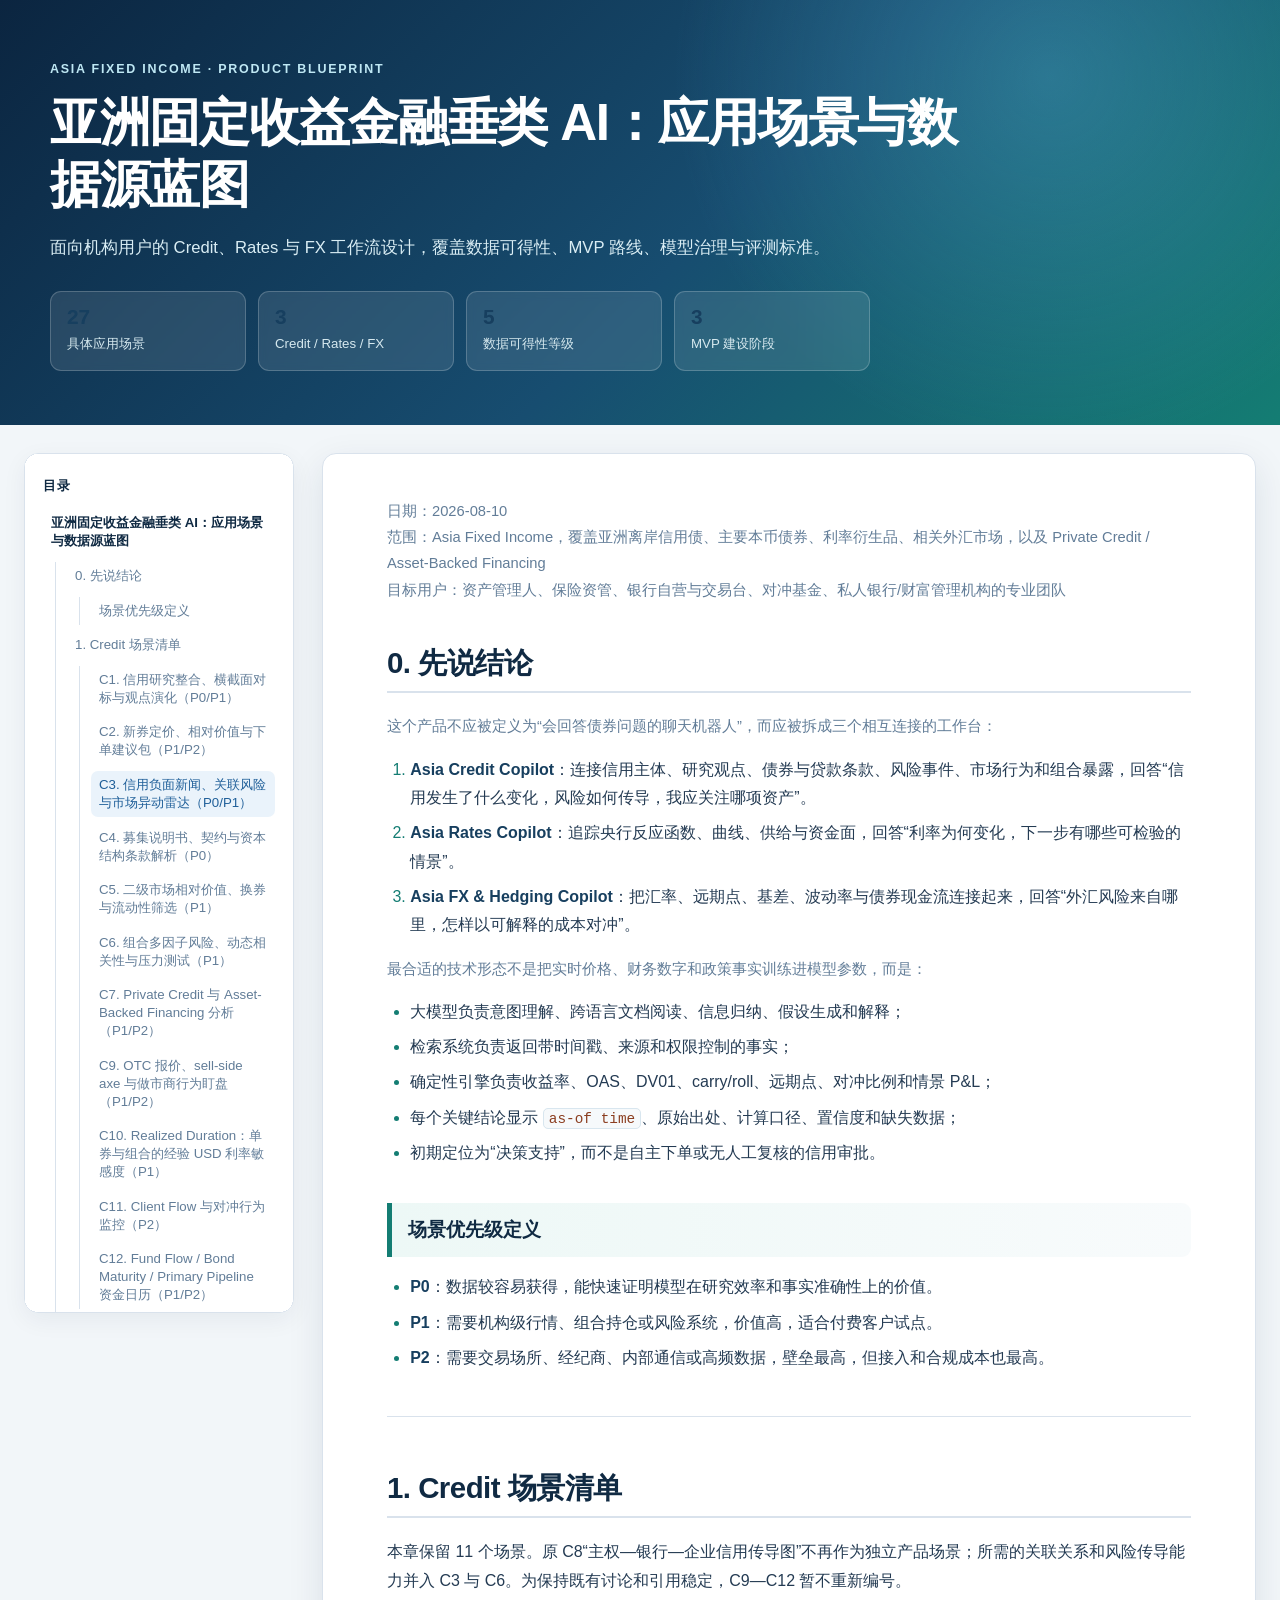
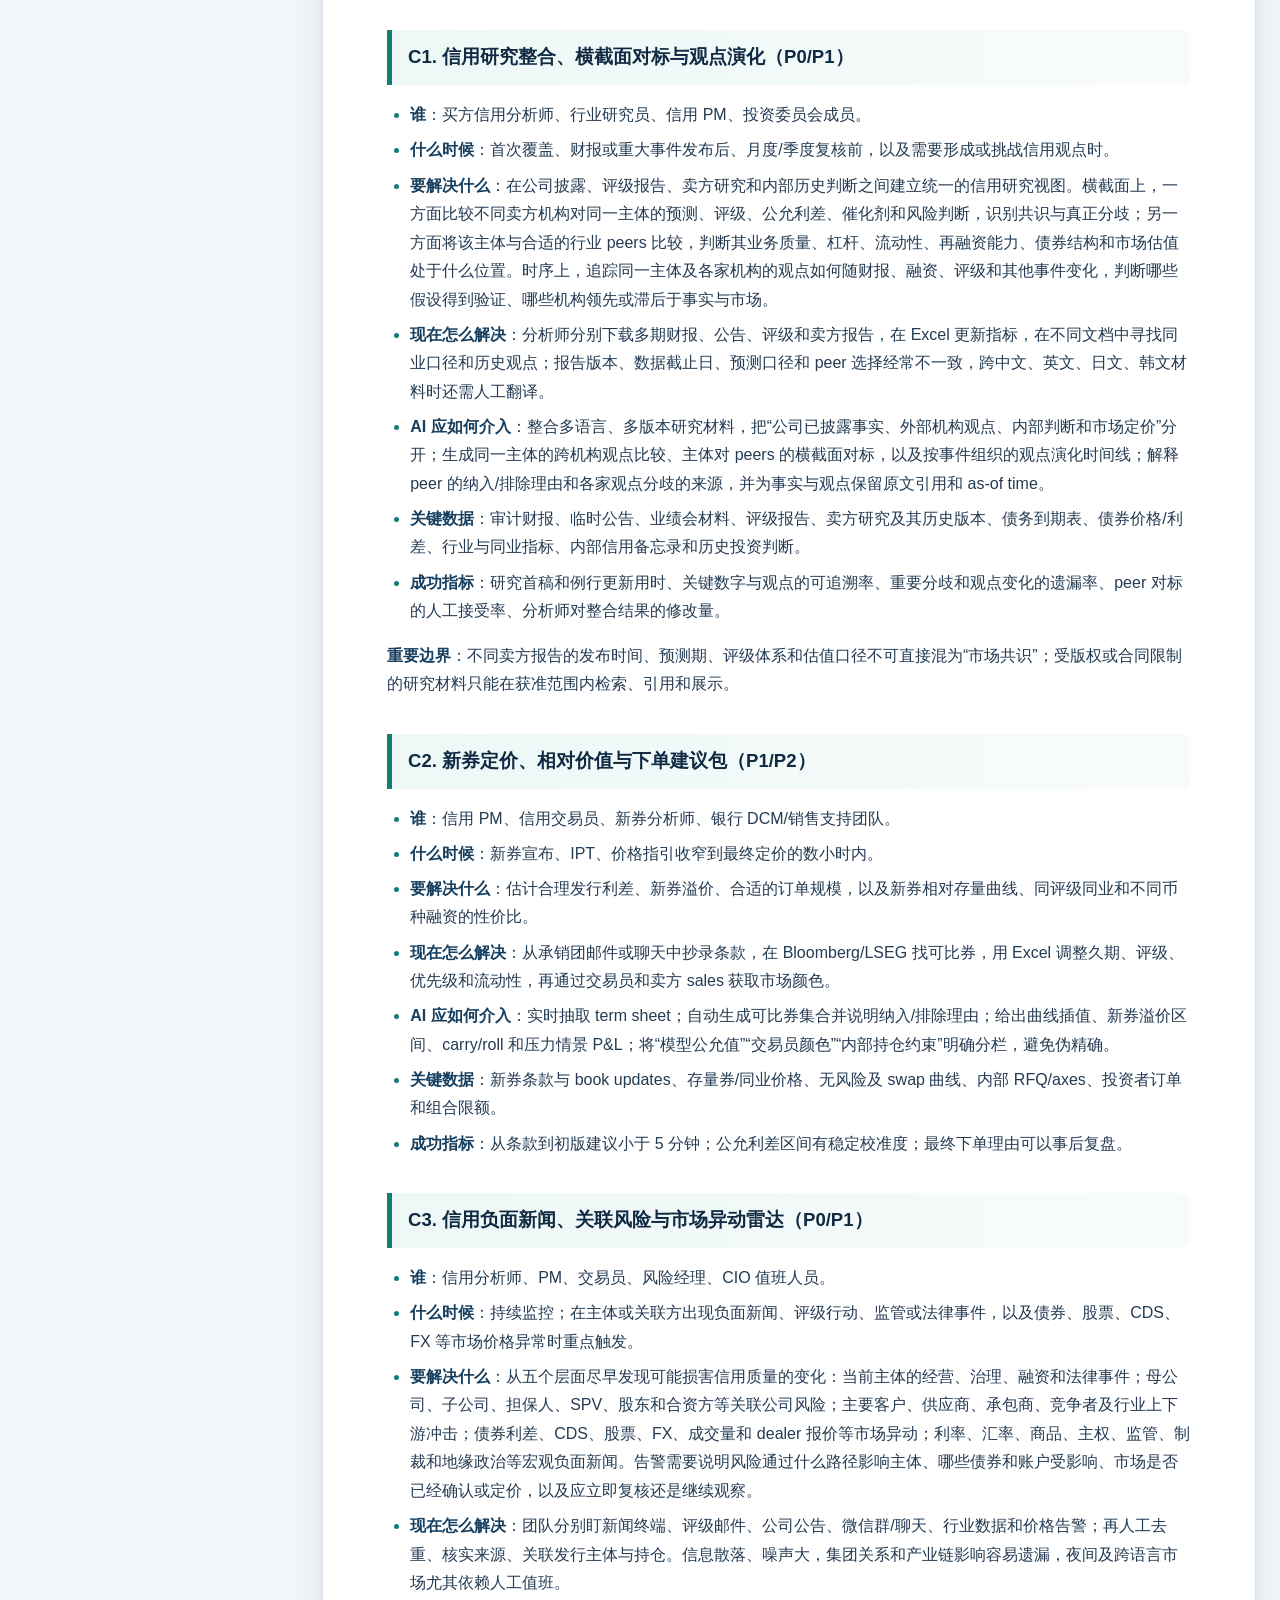
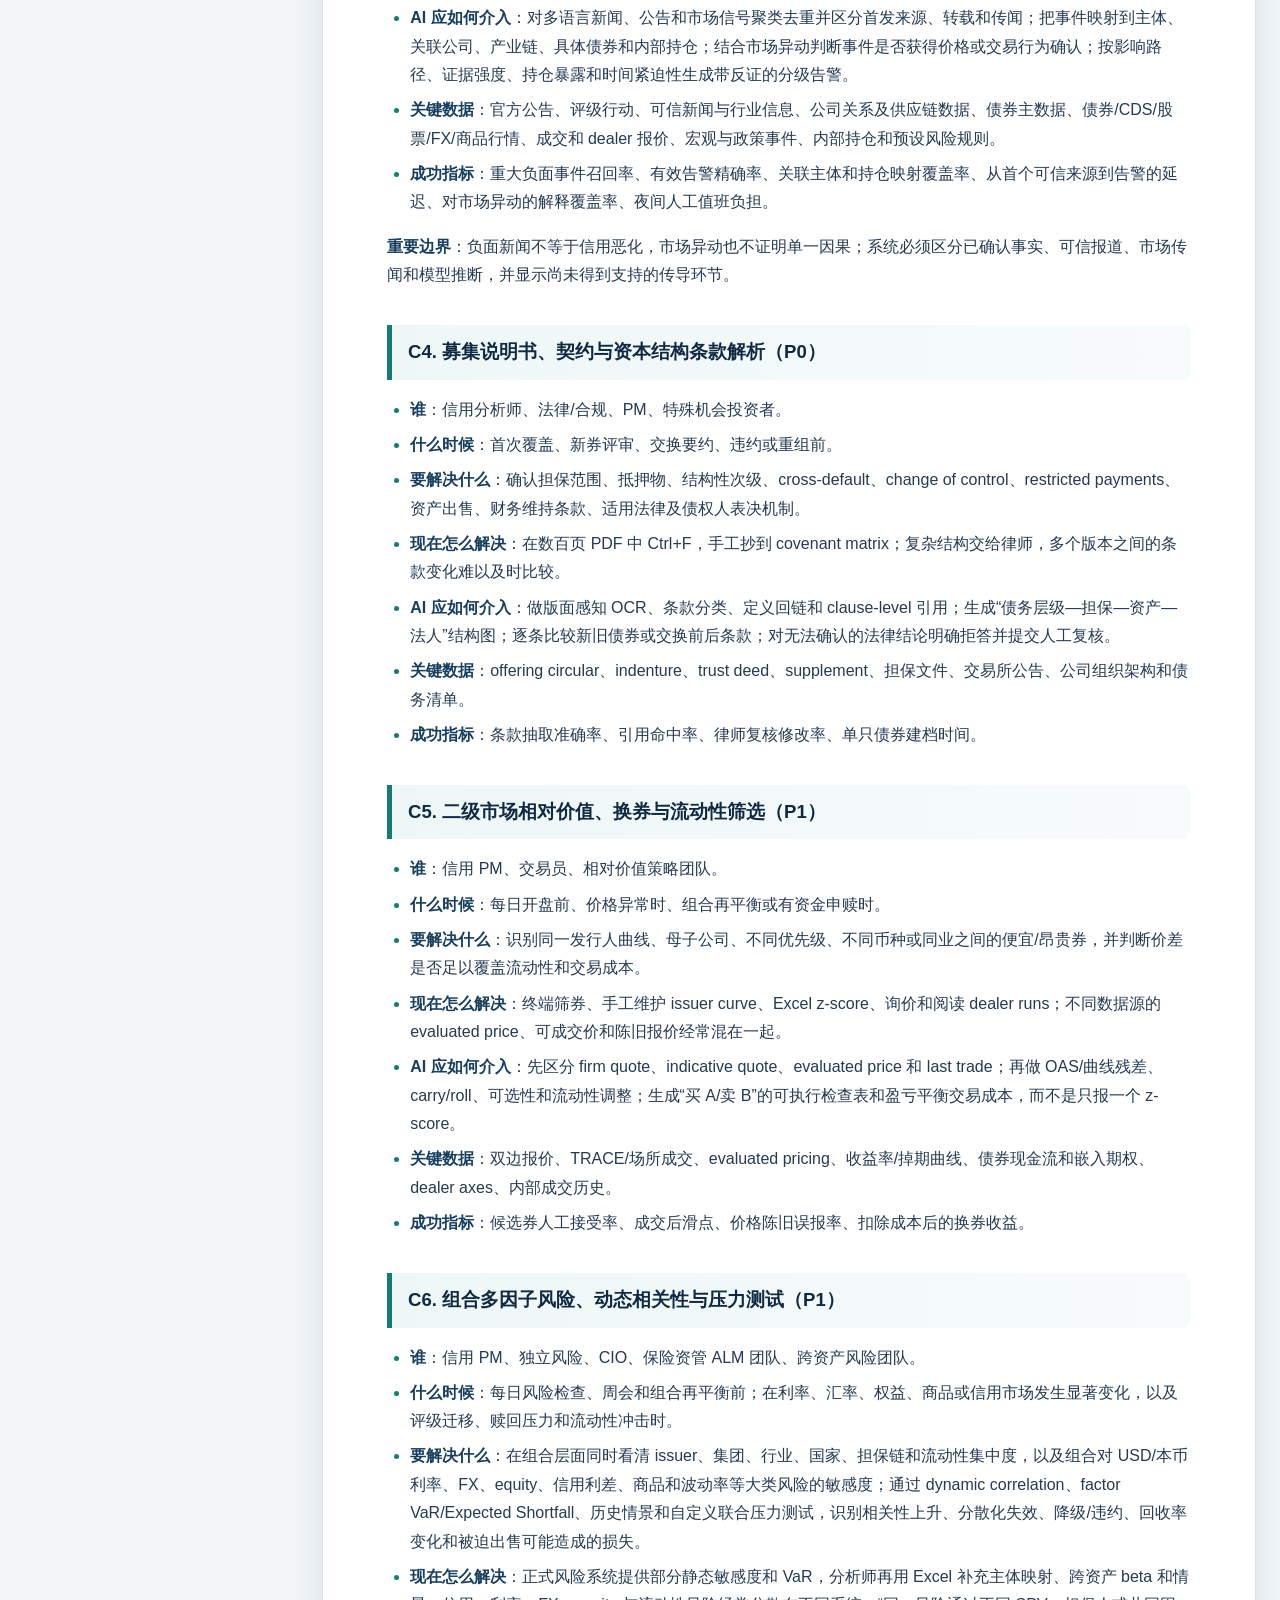
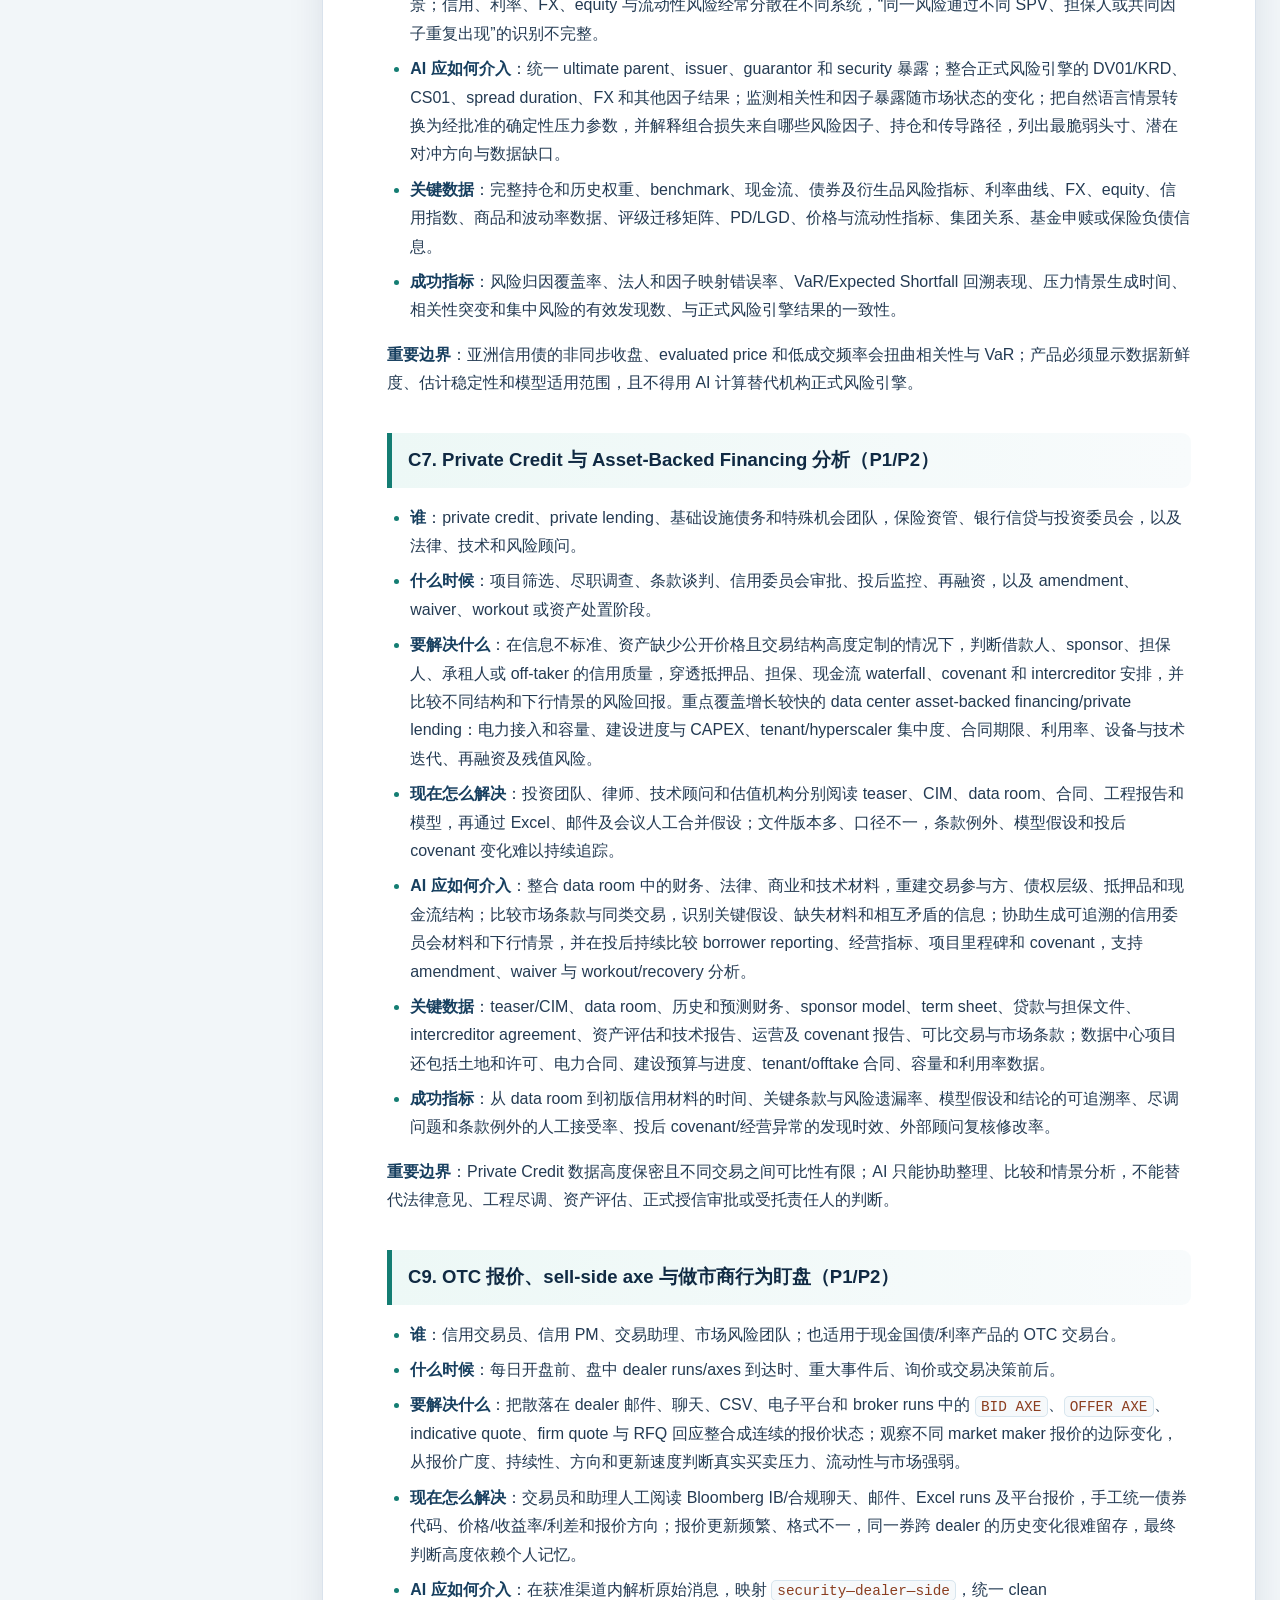
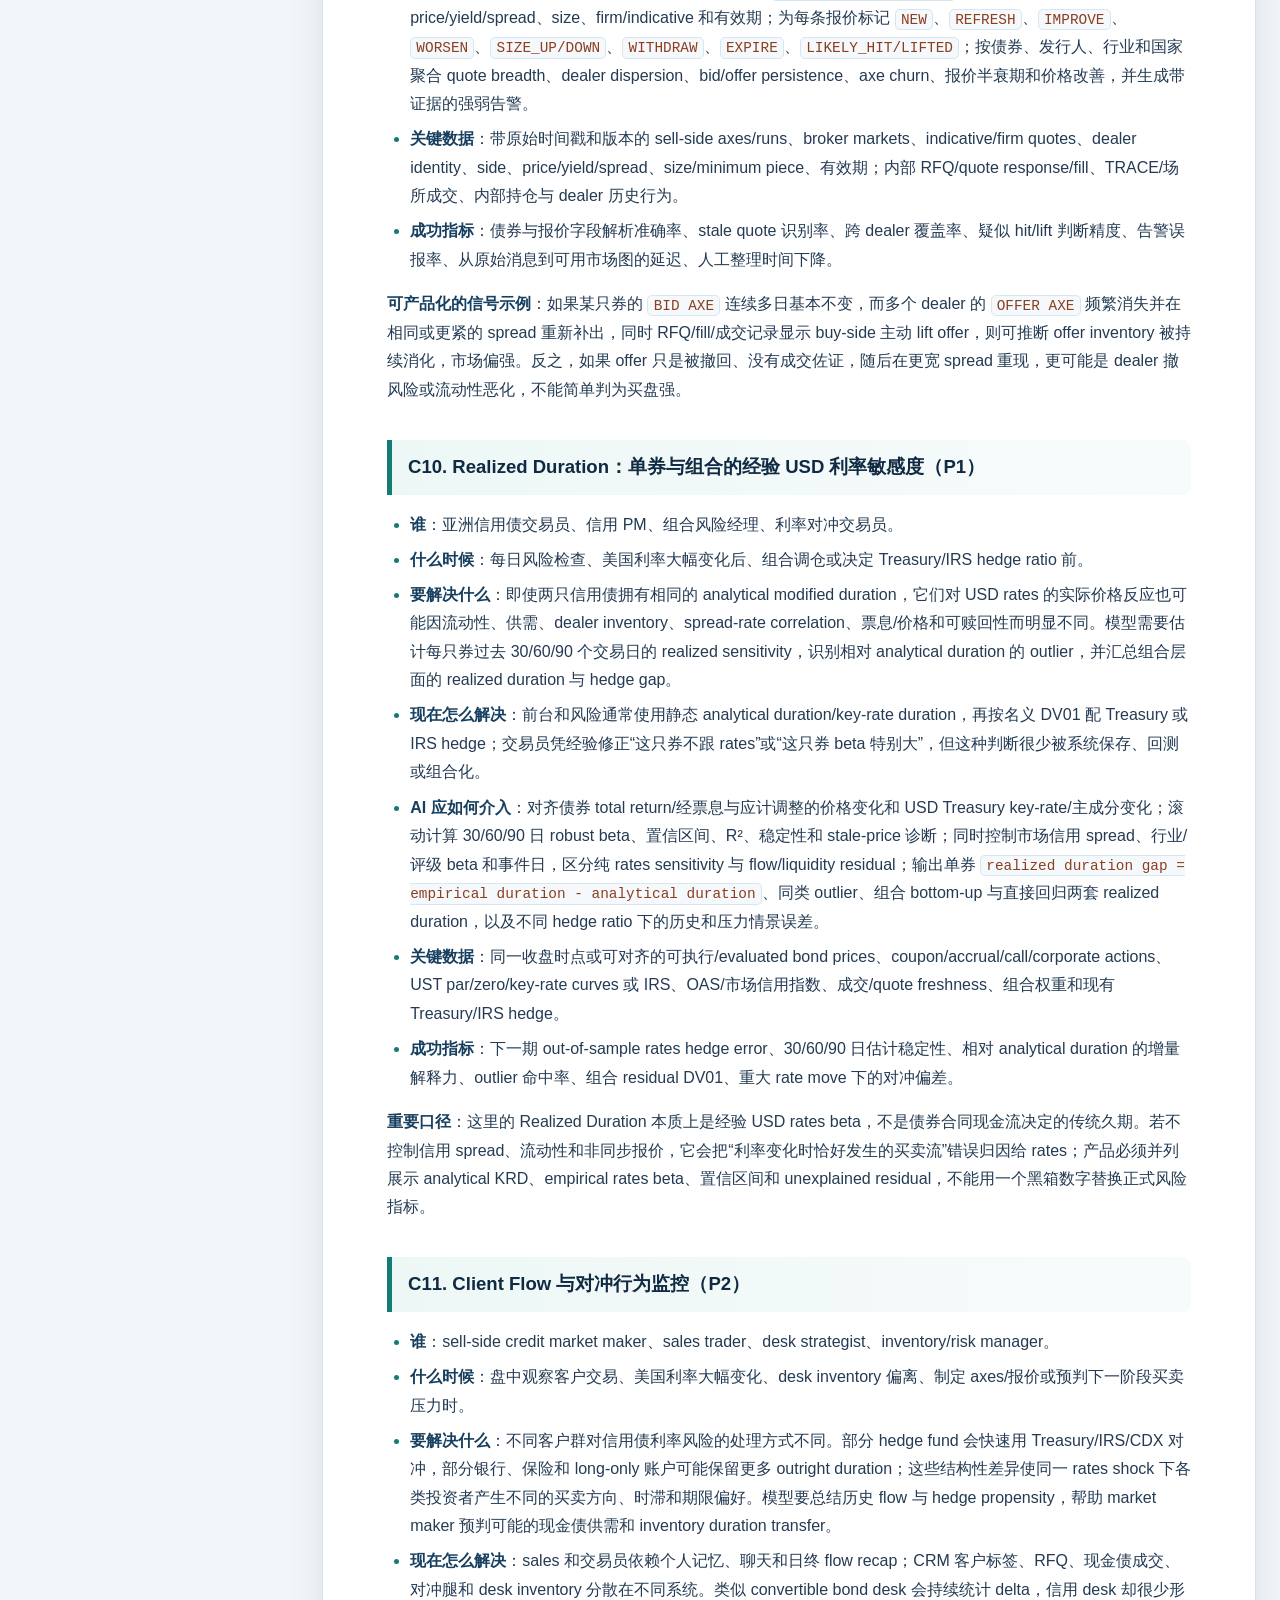
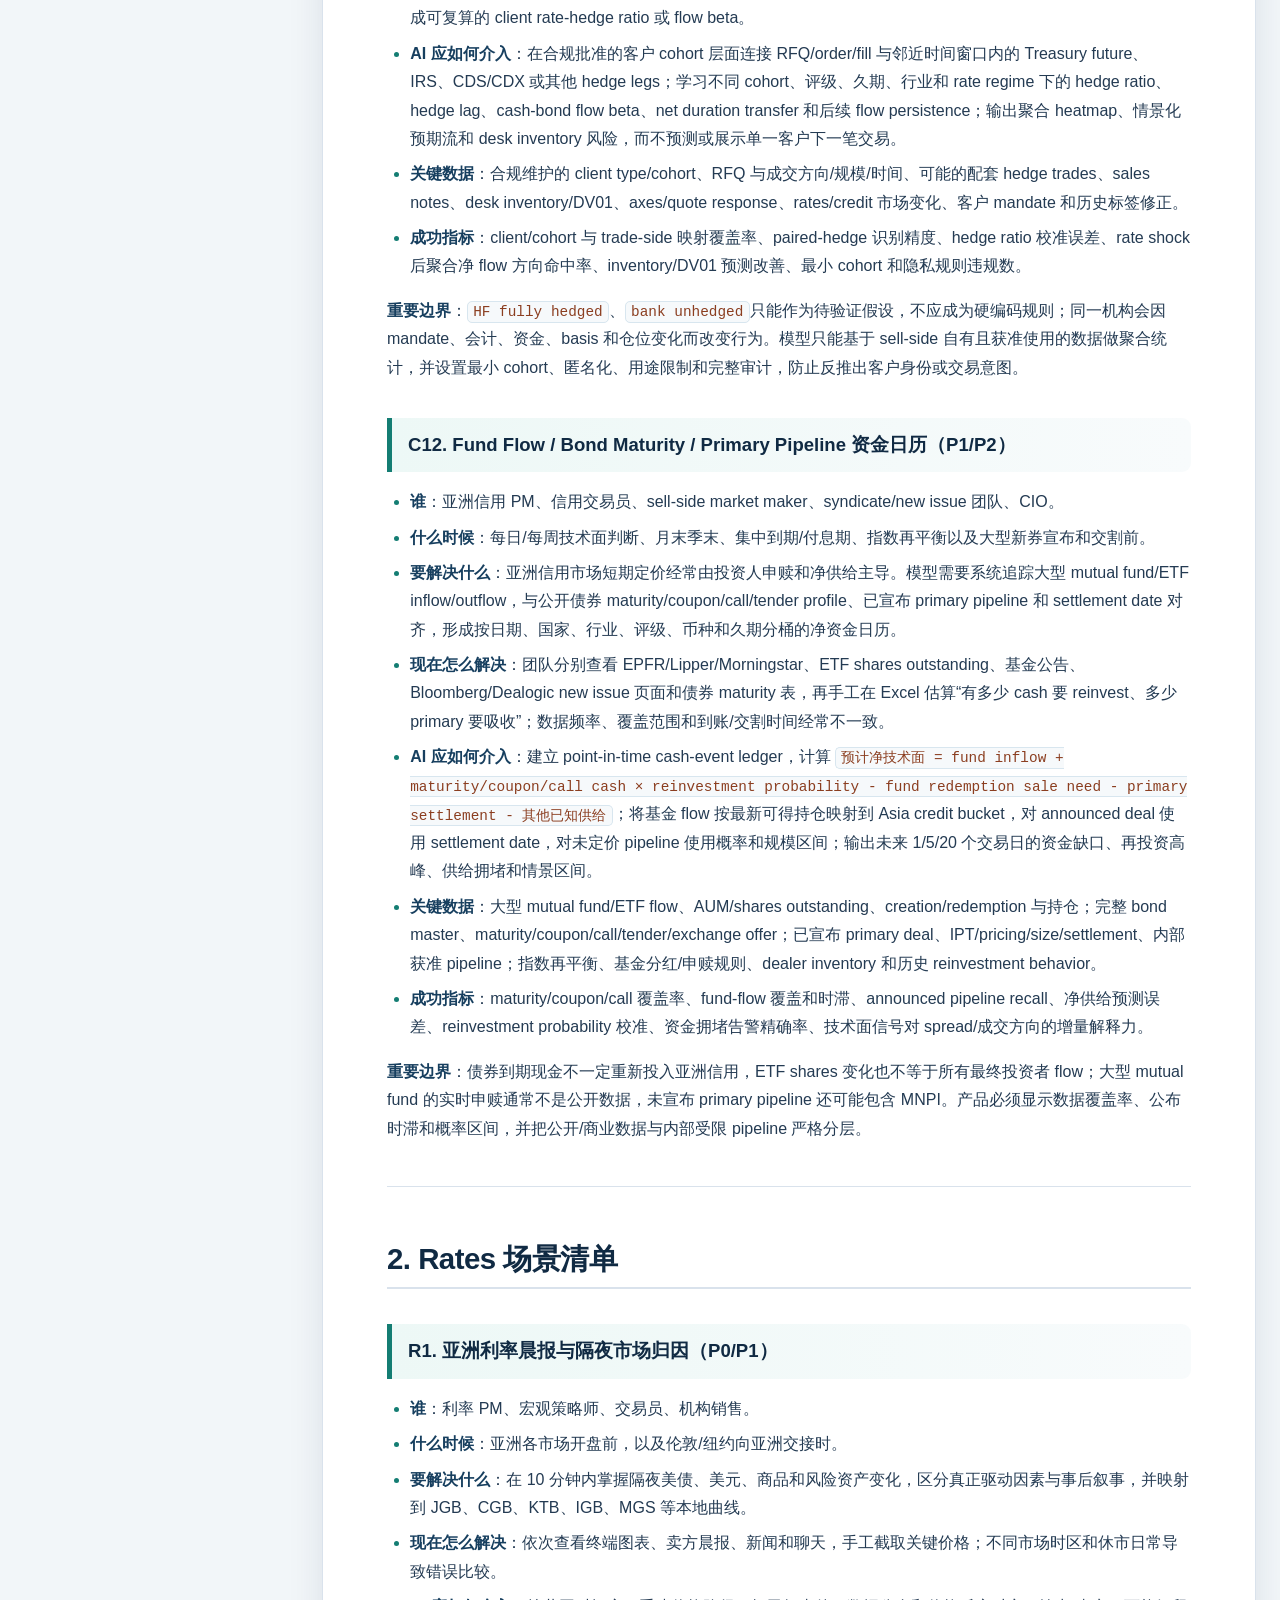
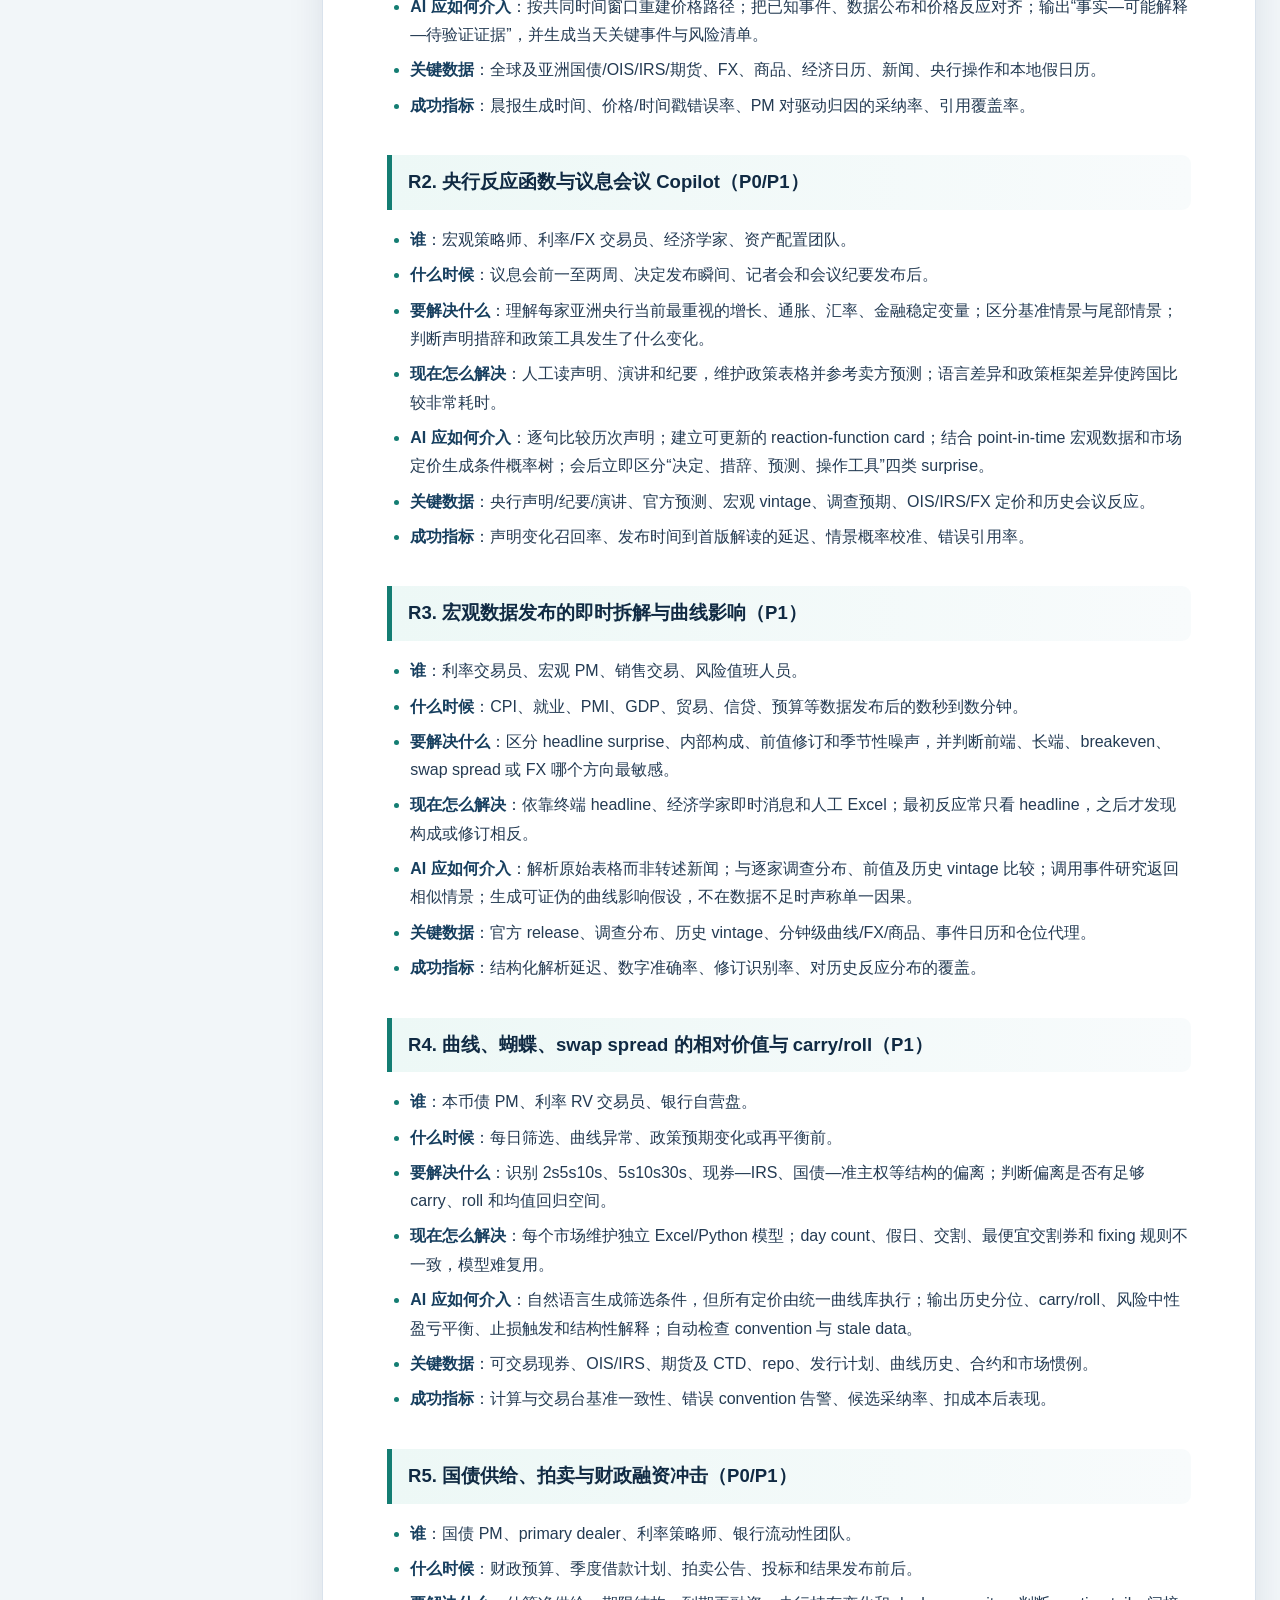
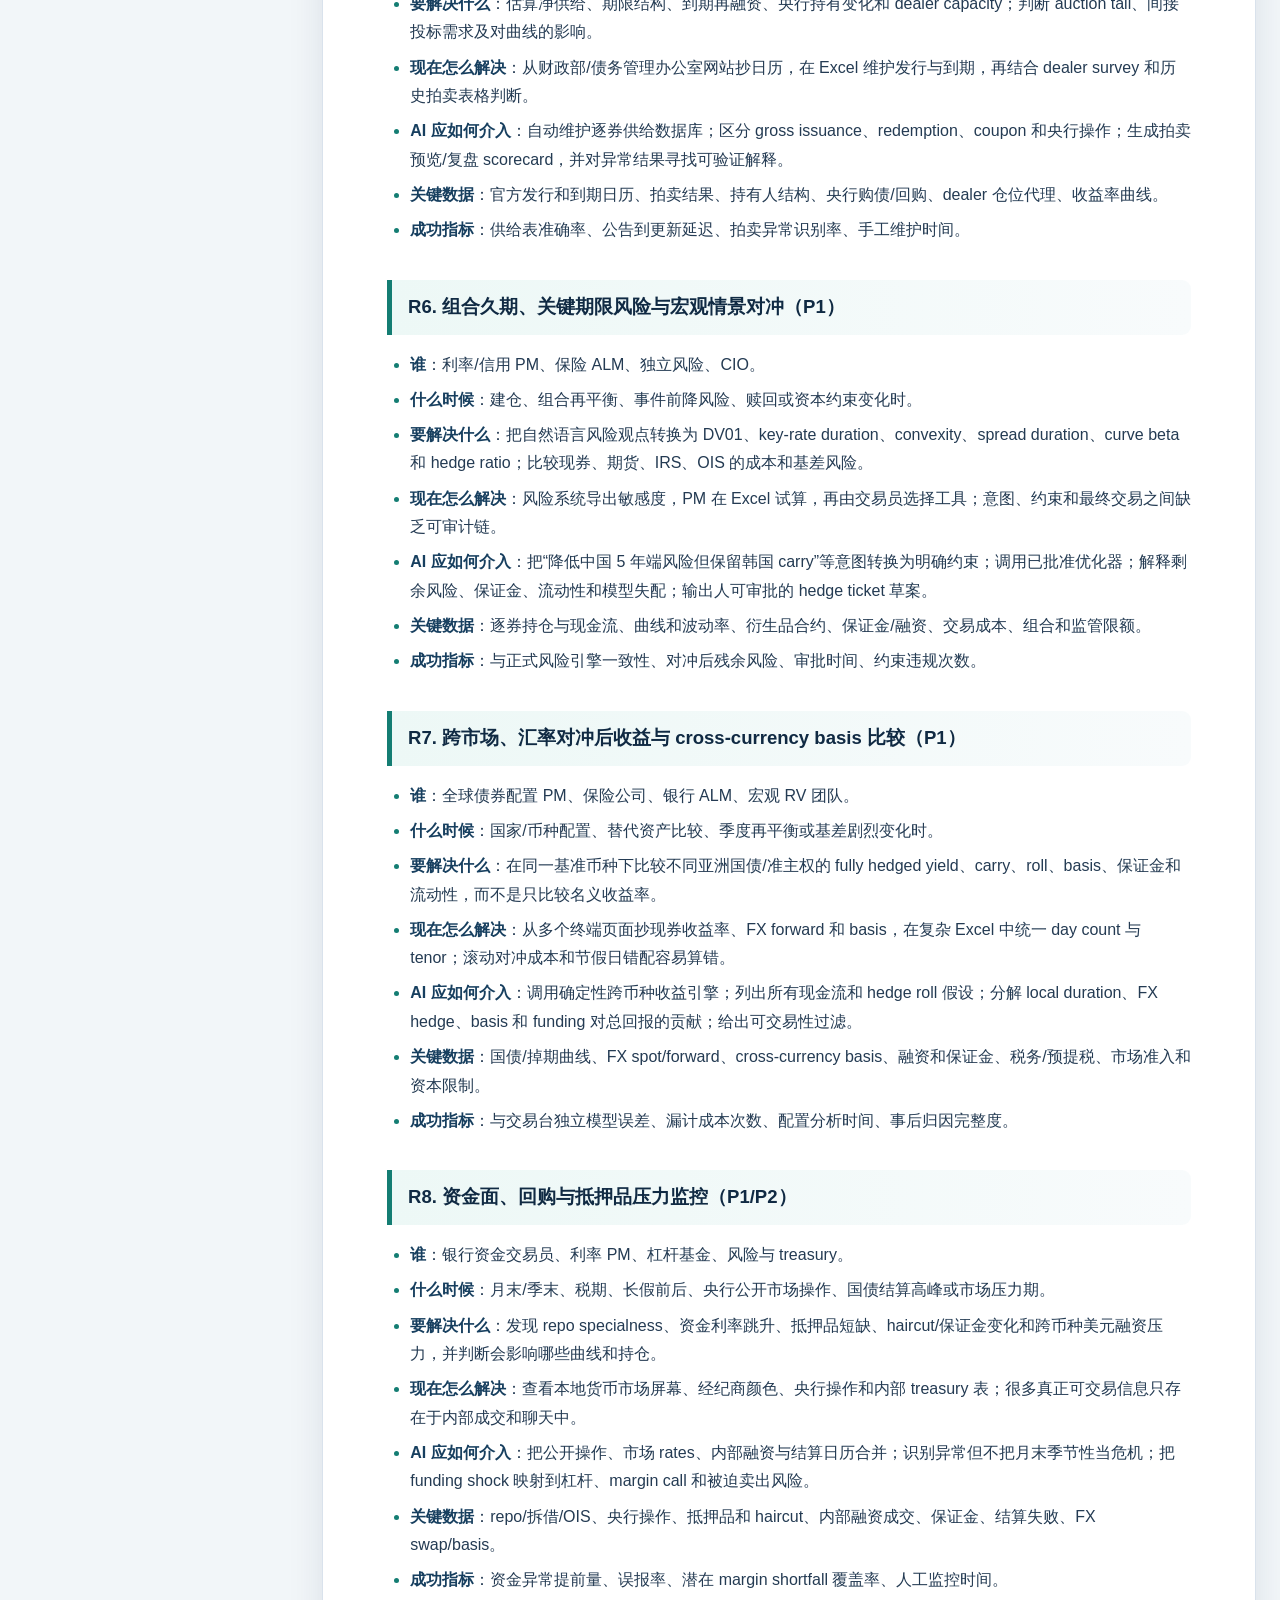
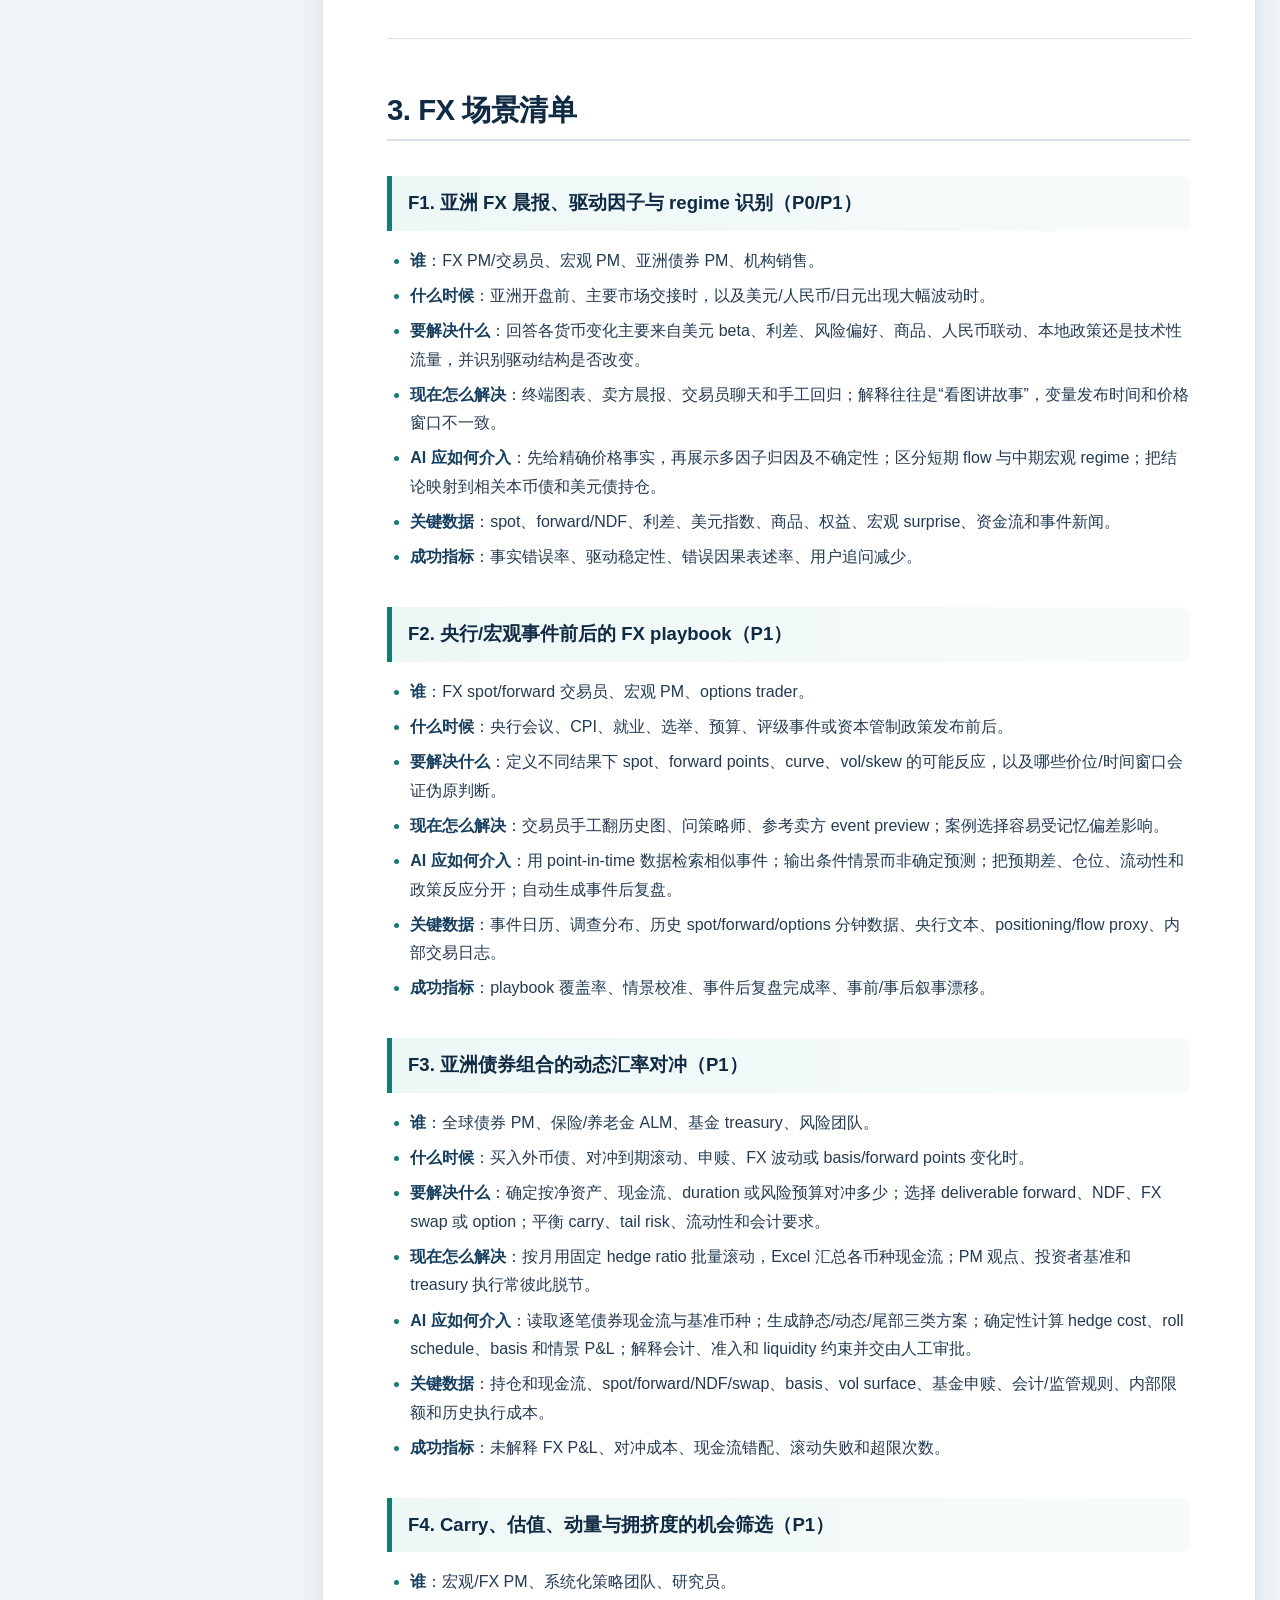
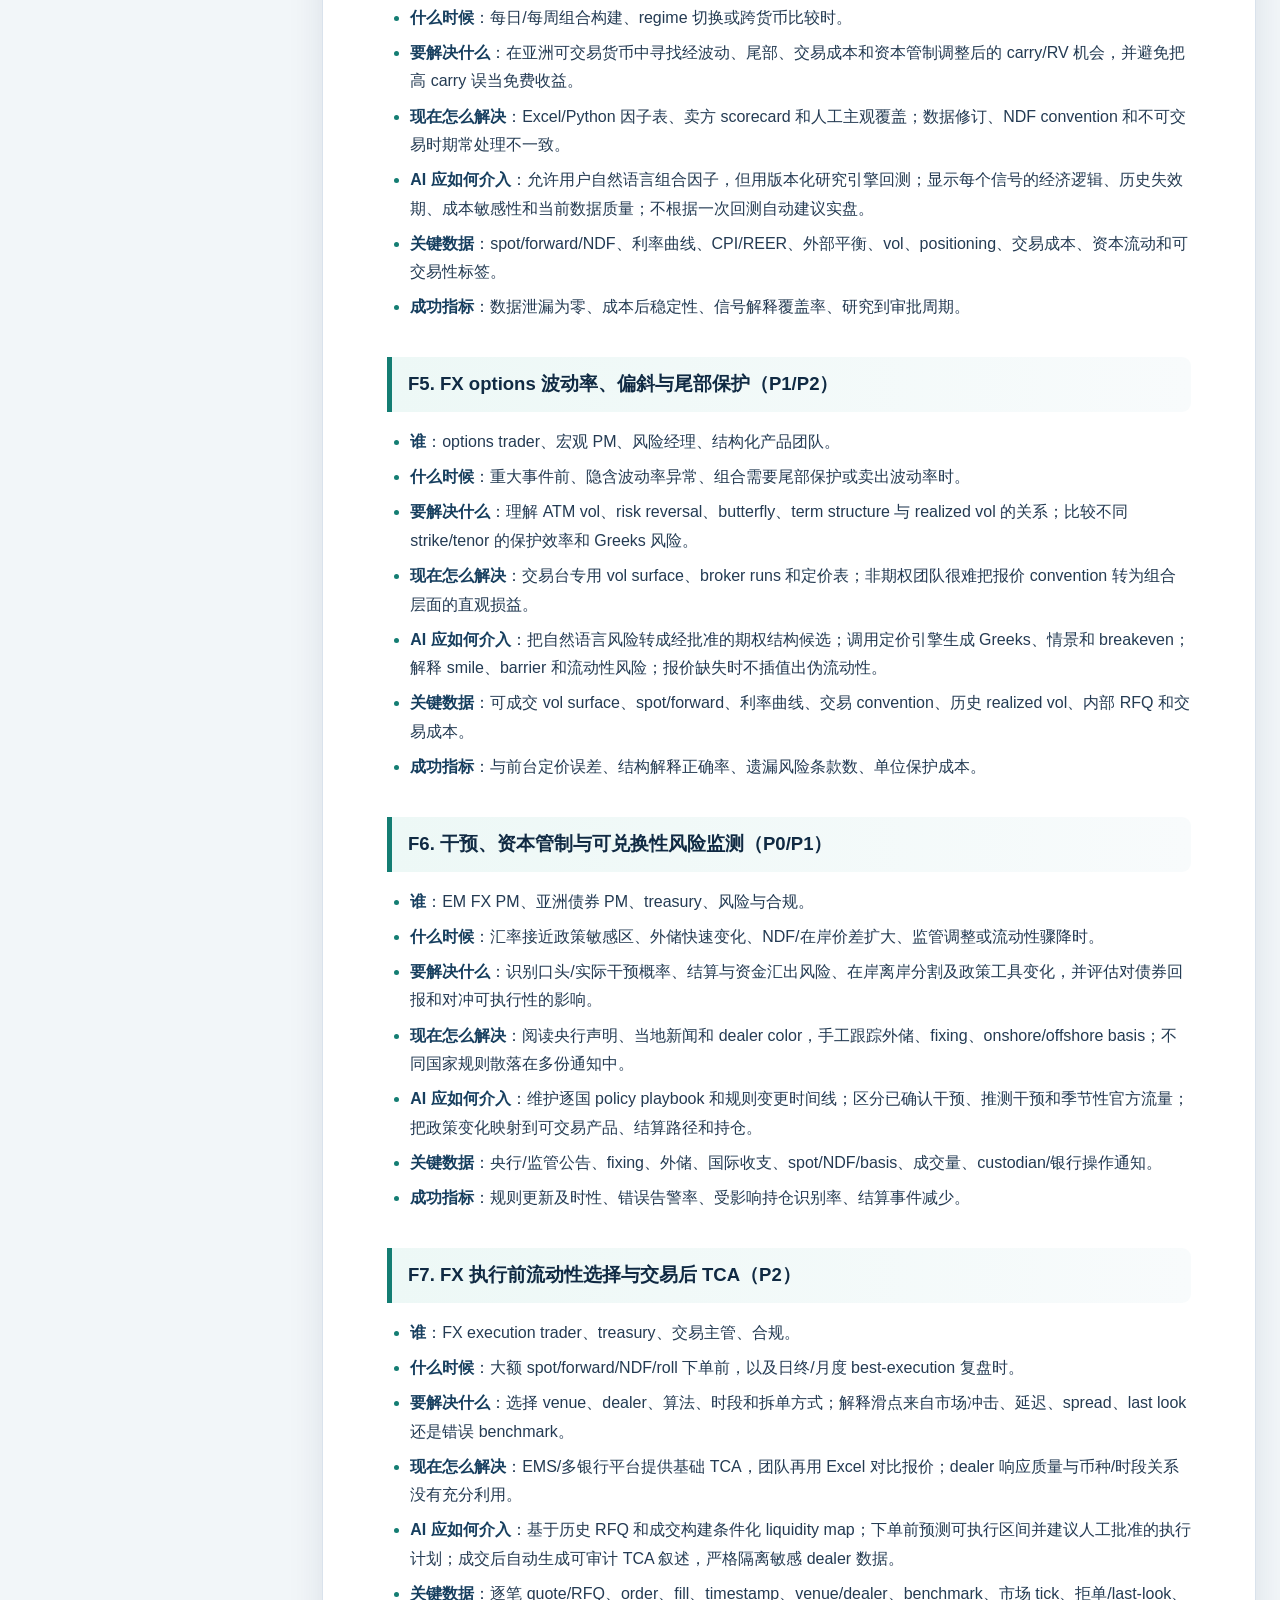
==== commit 04584711: "docs: refine Asia fixed income credit use cases" ====
--- a/reports/2026-08-10/asia-fixed-income-ai/index.html
+++ b/reports/2026-08-10/asia-fixed-income-ai/index.html
@@ -293,7 +293,7 @@
       <h1>亚洲固定收益金融垂类 AI：应用场景与数据源蓝图</h1>
       <p class="hero-subtitle">面向机构用户的 Credit、Rates 与 FX 工作流设计，覆盖数据可得性、MVP 路线、模型治理与评测标准。</p>
       <div class="metrics" aria-label="文档摘要">
-        <div class="metric"><strong>28</strong><span>具体应用场景</span></div>
+        <div class="metric"><strong>27</strong><span>具体应用场景</span></div>
         <div class="metric"><strong>3</strong><span>Credit / Rates / FX</span></div>
         <div class="metric"><strong>5</strong><span>数据可得性等级</span></div>
         <div class="metric"><strong>3</strong><span>MVP 建设阶段</span></div>
@@ -305,20 +305,21 @@
     <aside class="sidebar" aria-label="文档目录">
       <p class="sidebar-title">目录</p>
       <div class="toc">
-<ul>
+<div class="toc">
+<ul>
+<li><a href="#ai">亚洲固定收益金融垂类 AI：应用场景与数据源蓝图</a><ul>
 <li><a href="#0">0. 先说结论</a><ul>
 <li><a href="#_1">场景优先级定义</a></li>
 </ul>
 </li>
 <li><a href="#1-credit">1. Credit 场景清单</a><ul>
-<li><a href="#c1-p0">C1. 主体信用“变化检测”与滚动信用备忘录（P0）</a></li>
+<li><a href="#c1-p0p1">C1. 信用研究整合、横截面对标与观点演化（P0/P1）</a></li>
 <li><a href="#c2-p1p2">C2. 新券定价、相对价值与下单建议包（P1/P2）</a></li>
-<li><a href="#c3-p0p1">C3. 信用事件雷达与“事件到持仓”告警（P0/P1）</a></li>
+<li><a href="#c3-p0p1">C3. 信用负面新闻、关联风险与市场异动雷达（P0/P1）</a></li>
 <li><a href="#c4-p0">C4. 募集说明书、契约与资本结构条款解析（P0）</a></li>
 <li><a href="#c5-p1">C5. 二级市场相对价值、换券与流动性筛选（P1）</a></li>
-<li><a href="#c6-p1">C6. 组合信用风险、降级/违约与流动性压力测试（P1）</a></li>
-<li><a href="#c7-p1p2">C7. 困境债、交换要约与重组回收分析（P1/P2）</a></li>
-<li><a href="#c8-p1">C8. 主权—银行—企业信用传导图（P1）</a></li>
+<li><a href="#c6-p1">C6. 组合多因子风险、动态相关性与压力测试（P1）</a></li>
+<li><a href="#c7-private-credit-asset-backed-financing-p1p2">C7. Private Credit 与 Asset-Backed Financing 分析（P1/P2）</a></li>
 <li><a href="#c9-otc-sell-side-axe-p1p2">C9. OTC 报价、sell-side axe 与做市商行为盯盘（P1/P2）</a></li>
 <li><a href="#c10-realized-duration-usd-p1">C10. Realized Duration：单券与组合的经验 USD 利率敏感度（P1）</a></li>
 <li><a href="#c11-client-flow-p2">C11. Client Flow 与对冲行为监控（P2）</a></li>
@@ -359,7 +360,7 @@
 </li>
 <li><a href="#7">7. 数据源清单：客户内部数据——真正的产品壁垒</a></li>
 <li><a href="#8">8. 三类场景所需的最小数据包</a><ul>
-<li><a href="#81">8.1 新增交易场景的数据可得性</a></li>
+<li><a href="#81-credit">8.1 Credit 重点场景的数据可得性</a></li>
 </ul>
 </li>
 <li><a href="#9">9. 数据工程与模型设计的硬要求</a><ul>
@@ -382,6 +383,12 @@
 </li>
 <li><a href="#11">11. 评测框架：产品是否真的有用</a></li>
 </ul>
+</li>
+</ul>
+</div>
+
+
+
 </div>
 
 
@@ -390,13 +397,13 @@
     <main>
       <article>
         <h1 id="ai">亚洲固定收益金融垂类 AI：应用场景与数据源蓝图</h1>
-<p>日期：2026-08-10<br>
-范围：Asia Fixed Income，覆盖亚洲离岸信用债、主要本币债券、利率衍生品与相关外汇市场<br>
+<p>日期：2026-08-10<br />
+范围：Asia Fixed Income，覆盖亚洲离岸信用债、主要本币债券、利率衍生品、相关外汇市场，以及 Private Credit / Asset-Backed Financing<br>
 目标用户：资产管理人、保险资管、银行自营与交易台、对冲基金、私人银行/财富管理机构的专业团队  </p>
 <h2 id="0">0. 先说结论</h2>
 <p>这个产品不应被定义为“会回答债券问题的聊天机器人”，而应被拆成三个相互连接的工作台：</p>
 <ol>
-<li><strong>Asia Credit Copilot</strong>：读懂主体、债券条款、事件与组合暴露，回答“信用发生了什么变化，我应关注哪只券”。</li>
+<li><strong>Asia Credit Copilot</strong>：连接信用主体、研究观点、债券与贷款条款、风险事件、市场行为和组合暴露，回答“信用发生了什么变化，风险如何传导，我应关注哪项资产”。</li>
 <li><strong>Asia Rates Copilot</strong>：追踪央行反应函数、曲线、供给与资金面，回答“利率为何变化，下一步有哪些可检验的情景”。</li>
 <li><strong>Asia FX &amp; Hedging Copilot</strong>：把汇率、远期点、基差、波动率与债券现金流连接起来，回答“外汇风险来自哪里，怎样以可解释的成本对冲”。</li>
 </ol>
@@ -414,18 +421,20 @@
 <li><strong>P1</strong>：需要机构级行情、组合持仓或风险系统，价值高，适合付费客户试点。</li>
 <li><strong>P2</strong>：需要交易场所、经纪商、内部通信或高频数据，壁垒最高，但接入和合规成本也最高。</li>
 </ul>
-<hr>
+<hr />
 <h2 id="1-credit">1. Credit 场景清单</h2>
-<h3 id="c1-p0">C1. 主体信用“变化检测”与滚动信用备忘录（P0）</h3>
-<ul>
-<li><strong>谁</strong>：买方信用分析师、行业研究员、信用 PM。</li>
-<li><strong>什么时候</strong>：财报、经营数据、评级行动、重大公告发布后；月度/季度例行复核前。</li>
-<li><strong>要解决什么</strong>：不是重写一份静态公司介绍，而是快速回答“与上次判断相比，偿债能力、流动性、资本结构和管理层行为究竟变了什么”。</li>
-<li><strong>现在怎么解决</strong>：分析师下载多期财报和公告，在 Excel 更新指标，再翻卖方报告、评级报告和电话会记录；跨中文、英文、日文、韩文材料时通常还要人工翻译。一次完整更新常需数小时。</li>
-<li><strong>AI 应如何介入</strong>：自动做多期财务桥接、识别一次性项目和会计口径变化；对管理层表述做逐期 diff；把“事实—分析—结论”分开，并对每项事实给出页码级引用；输出 bull/base/bear 三种信用路径。</li>
-<li><strong>关键数据</strong>：审计财报、临时公告、业绩会材料、评级报告、债务到期表、债券价格/利差、同业指标、历史版信用备忘录。</li>
-<li><strong>成功指标</strong>：首稿用时下降 60% 以上；关键数字可追溯率接近 100%；分析师对“重要变化遗漏率”的抽检持续下降。</li>
-</ul>
+<p>本章保留 11 个场景。原 C8“主权—银行—企业信用传导图”不再作为独立产品场景；所需的关联关系和风险传导能力并入 C3 与 C6。为保持既有讨论和引用稳定，C9—C12 暂不重新编号。</p>
+<h3 id="c1-p0p1">C1. 信用研究整合、横截面对标与观点演化（P0/P1）</h3>
+<ul>
+<li><strong>谁</strong>：买方信用分析师、行业研究员、信用 PM、投资委员会成员。</li>
+<li><strong>什么时候</strong>：首次覆盖、财报或重大事件发布后、月度/季度复核前，以及需要形成或挑战信用观点时。</li>
+<li><strong>要解决什么</strong>：在公司披露、评级报告、卖方研究和内部历史判断之间建立统一的信用研究视图。横截面上，一方面比较不同卖方机构对同一主体的预测、评级、公允利差、催化剂和风险判断，识别共识与真正分歧；另一方面将该主体与合适的行业 peers 比较，判断其业务质量、杠杆、流动性、再融资能力、债券结构和市场估值处于什么位置。时序上，追踪同一主体及各家机构的观点如何随财报、融资、评级和其他事件变化，判断哪些假设得到验证、哪些机构领先或滞后于事实与市场。</li>
+<li><strong>现在怎么解决</strong>：分析师分别下载多期财报、公告、评级和卖方报告，在 Excel 更新指标，在不同文档中寻找同业口径和历史观点；报告版本、数据截止日、预测口径和 peer 选择经常不一致，跨中文、英文、日文、韩文材料时还需人工翻译。</li>
+<li><strong>AI 应如何介入</strong>：整合多语言、多版本研究材料，把“公司已披露事实、外部机构观点、内部判断和市场定价”分开；生成同一主体的跨机构观点比较、主体对 peers 的横截面对标，以及按事件组织的观点演化时间线；解释 peer 的纳入/排除理由和各家观点分歧的来源，并为事实与观点保留原文引用和 as-of time。</li>
+<li><strong>关键数据</strong>：审计财报、临时公告、业绩会材料、评级报告、卖方研究及其历史版本、债务到期表、债券价格/利差、行业与同业指标、内部信用备忘录和历史投资判断。</li>
+<li><strong>成功指标</strong>：研究首稿和例行更新用时、关键数字与观点的可追溯率、重要分歧和观点变化的遗漏率、peer 对标的人工接受率、分析师对整合结果的修改量。</li>
+</ul>
+<p><strong>重要边界</strong>：不同卖方报告的发布时间、预测期、评级体系和估值口径不可直接混为“市场共识”；受版权或合同限制的研究材料只能在获准范围内检索、引用和展示。</p>
 <h3 id="c2-p1p2">C2. 新券定价、相对价值与下单建议包（P1/P2）</h3>
 <ul>
 <li><strong>谁</strong>：信用 PM、信用交易员、新券分析师、银行 DCM/销售支持团队。</li>
@@ -436,16 +445,17 @@
 <li><strong>关键数据</strong>：新券条款与 book updates、存量券/同业价格、无风险及 swap 曲线、内部 RFQ/axes、投资者订单和组合限额。</li>
 <li><strong>成功指标</strong>：从条款到初版建议小于 5 分钟；公允利差区间有稳定校准度；最终下单理由可以事后复盘。</li>
 </ul>
-<h3 id="c3-p0p1">C3. 信用事件雷达与“事件到持仓”告警（P0/P1）</h3>
+<h3 id="c3-p0p1">C3. 信用负面新闻、关联风险与市场异动雷达（P0/P1）</h3>
 <ul>
 <li><strong>谁</strong>：信用分析师、PM、交易员、风险经理、CIO 值班人员。</li>
-<li><strong>什么时候</strong>：评级下调、盈利预警、监管处罚、资产出售、再融资失败、管理层变化、法律诉讼或价格跳空发生时。</li>
-<li><strong>要解决什么</strong>：判断事件是否真正影响偿债能力、哪些债券和账户受影响、需要立即交易还是等待更多证据，并识别同一集团或行业的二阶传导。</li>
-<li><strong>现在怎么解决</strong>：依赖新闻终端、评级邮件、微信群/聊天和价格告警；人工去重、关联发行主体与担保人，再手工查组合持仓。噪声大且夜间容易漏报。</li>
-<li><strong>AI 应如何介入</strong>：多语言事件聚类与去重；把事件映射到法人、母公司、担保人和具体 ISIN；按“现金流、融资、契约、治理、监管、市场技术面”打影响标签；只在达到阈值时发送带证据的分级告警。</li>
-<li><strong>关键数据</strong>：官方公告、评级行动、可信新闻、实时/延迟价格、公司关系图、债券主数据、内部持仓和预设风险规则。</li>
-<li><strong>成功指标</strong>：高影响事件召回率、告警精确率、从首个可信来源到持仓告警的延迟、夜间人工值班负担。</li>
-</ul>
+<li><strong>什么时候</strong>：持续监控；在主体或关联方出现负面新闻、评级行动、监管或法律事件，以及债券、股票、CDS、FX 等市场价格异常时重点触发。</li>
+<li><strong>要解决什么</strong>：从五个层面尽早发现可能损害信用质量的变化：当前主体的经营、治理、融资和法律事件；母公司、子公司、担保人、SPV、股东和合资方等关联公司风险；主要客户、供应商、承包商、竞争者及行业上下游冲击；债券利差、CDS、股票、FX、成交量和 dealer 报价等市场异动；利率、汇率、商品、主权、监管、制裁和地缘政治等宏观负面新闻。告警需要说明风险通过什么路径影响主体、哪些债券和账户受影响、市场是否已经确认或定价，以及应立即复核还是继续观察。</li>
+<li><strong>现在怎么解决</strong>：团队分别盯新闻终端、评级邮件、公司公告、微信群/聊天、行业数据和价格告警；再人工去重、核实来源、关联发行主体与持仓。信息散落、噪声大，集团关系和产业链影响容易遗漏，夜间及跨语言市场尤其依赖人工值班。</li>
+<li><strong>AI 应如何介入</strong>：对多语言新闻、公告和市场信号聚类去重并区分首发来源、转载和传闻；把事件映射到主体、关联公司、产业链、具体债券和内部持仓；结合市场异动判断事件是否获得价格或交易行为确认；按影响路径、证据强度、持仓暴露和时间紧迫性生成带反证的分级告警。</li>
+<li><strong>关键数据</strong>：官方公告、评级行动、可信新闻与行业信息、公司关系及供应链数据、债券主数据、债券/CDS/股票/FX/商品行情、成交和 dealer 报价、宏观与政策事件、内部持仓和预设风险规则。</li>
+<li><strong>成功指标</strong>：重大负面事件召回率、有效告警精确率、关联主体和持仓映射覆盖率、从首个可信来源到告警的延迟、对市场异动的解释覆盖率、夜间人工值班负担。</li>
+</ul>
+<p><strong>重要边界</strong>：负面新闻不等于信用恶化，市场异动也不证明单一因果；系统必须区分已确认事实、可信报道、市场传闻和模型推断，并显示尚未得到支持的传导环节。</p>
 <h3 id="c4-p0">C4. 募集说明书、契约与资本结构条款解析（P0）</h3>
 <ul>
 <li><strong>谁</strong>：信用分析师、法律/合规、PM、特殊机会投资者。</li>
@@ -466,36 +476,28 @@
 <li><strong>关键数据</strong>：双边报价、TRACE/场所成交、evaluated pricing、收益率/掉期曲线、债券现金流和嵌入期权、dealer axes、内部成交历史。</li>
 <li><strong>成功指标</strong>：候选券人工接受率、成交后滑点、价格陈旧误报率、扣除成本后的换券收益。</li>
 </ul>
-<h3 id="c6-p1">C6. 组合信用风险、降级/违约与流动性压力测试（P1）</h3>
-<ul>
-<li><strong>谁</strong>：信用 PM、独立风险、CIO、保险资管 ALM 团队。</li>
-<li><strong>什么时候</strong>：每日风险检查、周会、评级迁移、赎回压力或宏观冲击情景下。</li>
-<li><strong>要解决什么</strong>：看清集团、行业、国家、担保链、再融资窗口和流动性集中度；估算降级、违约、回收率变化和被迫出售对组合的影响。</li>
-<li><strong>现在怎么解决</strong>：风险系统计算基础敏感度，分析师用 Excel 补充主体映射和情景；对“同一风险通过不同 SPV/担保人重复出现”的识别往往不完整。</li>
-<li><strong>AI 应如何介入</strong>：统一 ultimate parent、issuer、guarantor 和 security；把自然语言情景转换为经批准的确定性压力参数；解释 P&amp;L 来源，列出最脆弱持仓和数据缺口；禁止模型自行修改估值方法。</li>
-<li><strong>关键数据</strong>：完整持仓、benchmark、现金流、评级迁移矩阵、PD/LGD、价格和流动性指标、集团关系、基金申赎/保险负债信息。</li>
-<li><strong>成功指标</strong>：风险归因覆盖率、法人映射错误率、情景生成时间、与正式风险引擎结果的一致性。</li>
-</ul>
-<h3 id="c7-p1p2">C7. 困境债、交换要约与重组回收分析（P1/P2）</h3>
-<ul>
-<li><strong>谁</strong>：distressed/special situations 团队、信用 PM、法律顾问、风险委员会。</li>
-<li><strong>什么时候</strong>：利息或本金延付、交叉违约、同意征求、交换要约、破产/清盘程序启动时。</li>
-<li><strong>要解决什么</strong>：重建完整资本结构和债权优先顺序；理解表决门槛和不同方案；估算抵押物、企业价值、时间成本和司法辖区差异下的回收率。</li>
-<li><strong>现在怎么解决</strong>：律师、财务顾问和分析师分别维护文档与模型，人工拼接法院材料、债券条款、资产估值和债权人委员会消息。</li>
-<li><strong>AI 应如何介入</strong>：建立可追溯事件时间线、claim tree 和 waterfall 输入表；对不同企业价值/折价率/处置期做敏感性；标记事实、传闻和法律意见的证据等级；绝不把生成文本当正式法律意见。</li>
-<li><strong>关键数据</strong>：所有债务文件、法院/监管材料、交换条款、资产清单和估值、持有人披露、历史重组案例、内部法律意见。</li>
-<li><strong>成功指标</strong>：资本结构遗漏率、版本同步速度、情景复算一致性、外部顾问复核效率。</li>
-</ul>
-<h3 id="c8-p1">C8. 主权—银行—企业信用传导图（P1）</h3>
-<ul>
-<li><strong>谁</strong>：亚洲信用 PM、主权分析师、跨资产风险团队。</li>
-<li><strong>什么时候</strong>：主权评级变化、汇率贬值、地产/银行压力、资本管制、制裁或大宗商品冲击时。</li>
-<li><strong>要解决什么</strong>：判断风险如何从主权资产负债表传到银行融资、国企支持、企业外币债务和离岸美元债，而不是只看单一主体。</li>
-<li><strong>现在怎么解决</strong>：各分析师按行业写孤立报告，靠会议口头拼接；政府持股、银行授信、担保、供应链和外币错配缺少统一实体图。</li>
-<li><strong>AI 应如何介入</strong>：构建带时间版本的所有权、担保、融资、收入和政策支持知识图；根据冲击类型给出一阶/二阶暴露；同时展示反证和传导链中最不确定的节点。</li>
-<li><strong>关键数据</strong>：主权宏观与财政、银行资产负债表、公司债务币种、政府持股、担保/授信、跨境资金流、CDS/债券/FX 市场数据。</li>
-<li><strong>成功指标</strong>：隐藏关联风险发现数、事件后解释速度、跨团队重复劳动下降、错误关联率。</li>
-</ul>
+<h3 id="c6-p1">C6. 组合多因子风险、动态相关性与压力测试（P1）</h3>
+<ul>
+<li><strong>谁</strong>：信用 PM、独立风险、CIO、保险资管 ALM 团队、跨资产风险团队。</li>
+<li><strong>什么时候</strong>：每日风险检查、周会和组合再平衡前；在利率、汇率、权益、商品或信用市场发生显著变化，以及评级迁移、赎回压力和流动性冲击时。</li>
+<li><strong>要解决什么</strong>：在组合层面同时看清 issuer、集团、行业、国家、担保链和流动性集中度，以及组合对 USD/本币利率、FX、equity、信用利差、商品和波动率等大类风险的敏感度；通过 dynamic correlation、factor VaR/Expected Shortfall、历史情景和自定义联合压力测试，识别相关性上升、分散化失效、降级/违约、回收率变化和被迫出售可能造成的损失。</li>
+<li><strong>现在怎么解决</strong>：正式风险系统提供部分静态敏感度和 VaR，分析师再用 Excel 补充主体映射、跨资产 beta 和情景；信用、利率、FX、equity 与流动性风险经常分散在不同系统，“同一风险通过不同 SPV、担保人或共同因子重复出现”的识别不完整。</li>
+<li><strong>AI 应如何介入</strong>：统一 ultimate parent、issuer、guarantor 和 security 暴露；整合正式风险引擎的 DV01/KRD、CS01、spread duration、FX 和其他因子结果；监测相关性和因子暴露随市场状态的变化；把自然语言情景转换为经批准的确定性压力参数，并解释组合损失来自哪些风险因子、持仓和传导路径，列出最脆弱头寸、潜在对冲方向与数据缺口。</li>
+<li><strong>关键数据</strong>：完整持仓和历史权重、benchmark、现金流、债券及衍生品风险指标、利率曲线、FX、equity、信用指数、商品和波动率数据、评级迁移矩阵、PD/LGD、价格与流动性指标、集团关系、基金申赎或保险负债信息。</li>
+<li><strong>成功指标</strong>：风险归因覆盖率、法人和因子映射错误率、VaR/Expected Shortfall 回溯表现、压力情景生成时间、相关性突变和集中风险的有效发现数、与正式风险引擎结果的一致性。</li>
+</ul>
+<p><strong>重要边界</strong>：亚洲信用债的非同步收盘、evaluated price 和低成交频率会扭曲相关性与 VaR；产品必须显示数据新鲜度、估计稳定性和模型适用范围，且不得用 AI 计算替代机构正式风险引擎。</p>
+<h3 id="c7-private-credit-asset-backed-financing-p1p2">C7. Private Credit 与 Asset-Backed Financing 分析（P1/P2）</h3>
+<ul>
+<li><strong>谁</strong>：private credit、private lending、基础设施债务和特殊机会团队，保险资管、银行信贷与投资委员会，以及法律、技术和风险顾问。</li>
+<li><strong>什么时候</strong>：项目筛选、尽职调查、条款谈判、信用委员会审批、投后监控、再融资，以及 amendment、waiver、workout 或资产处置阶段。</li>
+<li><strong>要解决什么</strong>：在信息不标准、资产缺少公开价格且交易结构高度定制的情况下，判断借款人、sponsor、担保人、承租人或 off-taker 的信用质量，穿透抵押品、担保、现金流 waterfall、covenant 和 intercreditor 安排，并比较不同结构和下行情景的风险回报。重点覆盖增长较快的 data center asset-backed financing/private lending：电力接入和容量、建设进度与 CAPEX、tenant/hyperscaler 集中度、合同期限、利用率、设备与技术迭代、再融资及残值风险。</li>
+<li><strong>现在怎么解决</strong>：投资团队、律师、技术顾问和估值机构分别阅读 teaser、CIM、data room、合同、工程报告和模型，再通过 Excel、邮件及会议人工合并假设；文件版本多、口径不一，条款例外、模型假设和投后 covenant 变化难以持续追踪。</li>
+<li><strong>AI 应如何介入</strong>：整合 data room 中的财务、法律、商业和技术材料，重建交易参与方、债权层级、抵押品和现金流结构；比较市场条款与同类交易，识别关键假设、缺失材料和相互矛盾的信息；协助生成可追溯的信用委员会材料和下行情景，并在投后持续比较 borrower reporting、经营指标、项目里程碑和 covenant，支持 amendment、waiver 与 workout/recovery 分析。</li>
+<li><strong>关键数据</strong>：teaser/CIM、data room、历史和预测财务、sponsor model、term sheet、贷款与担保文件、intercreditor agreement、资产评估和技术报告、运营及 covenant 报告、可比交易与市场条款；数据中心项目还包括土地和许可、电力合同、建设预算与进度、tenant/offtake 合同、容量和利用率数据。</li>
+<li><strong>成功指标</strong>：从 data room 到初版信用材料的时间、关键条款与风险遗漏率、模型假设和结论的可追溯率、尽调问题和条款例外的人工接受率、投后 covenant/经营异常的发现时效、外部顾问复核修改率。</li>
+</ul>
+<p><strong>重要边界</strong>：Private Credit 数据高度保密且不同交易之间可比性有限；AI 只能协助整理、比较和情景分析，不能替代法律意见、工程尽调、资产评估、正式授信审批或受托责任人的判断。</p>
 <h3 id="c9-otc-sell-side-axe-p1p2">C9. OTC 报价、sell-side axe 与做市商行为盯盘（P1/P2）</h3>
 <ul>
 <li><strong>谁</strong>：信用交易员、信用 PM、交易助理、市场风险团队；也适用于现金国债/利率产品的 OTC 交易台。</li>
@@ -540,7 +542,7 @@
 <li><strong>成功指标</strong>：maturity/coupon/call 覆盖率、fund-flow 覆盖和时滞、announced pipeline recall、净供给预测误差、reinvestment probability 校准、资金拥堵告警精确率、技术面信号对 spread/成交方向的增量解释力。</li>
 </ul>
 <p><strong>重要边界</strong>：债券到期现金不一定重新投入亚洲信用，ETF shares 变化也不等于所有最终投资者 flow；大型 mutual fund 的实时申赎通常不是公开数据，未宣布 primary pipeline 还可能包含 MNPI。产品必须显示数据覆盖率、公布时滞和概率区间，并把公开/商业数据与内部受限 pipeline 严格分层。</p>
-<hr>
+<hr />
 <h2 id="2-rates">2. Rates 场景清单</h2>
 <h3 id="r1-p0p1">R1. 亚洲利率晨报与隔夜市场归因（P0/P1）</h3>
 <ul>
@@ -622,7 +624,7 @@
 <li><strong>关键数据</strong>：repo/拆借/OIS、央行操作、抵押品和 haircut、内部融资成交、保证金、结算失败、FX swap/basis。</li>
 <li><strong>成功指标</strong>：资金异常提前量、误报率、潜在 margin shortfall 覆盖率、人工监控时间。</li>
 </ul>
-<hr>
+<hr />
 <h2 id="3-fx">3. FX 场景清单</h2>
 <h3 id="f1-fx-regime-p0p1">F1. 亚洲 FX 晨报、驱动因子与 regime 识别（P0/P1）</h3>
 <ul>
@@ -704,7 +706,7 @@
 <li><strong>关键数据</strong>：财报附注、债务明细、衍生品披露、分地区收入/成本、FX 曲线、商品价格、信用指标和持仓。</li>
 <li><strong>成功指标</strong>：披露抽取准确率、未说明假设数、情景复算一致性、信用预警提前量。</li>
 </ul>
-<hr>
+<hr />
 <h2 id="4">4. 数据可获取性：先统一判断标准</h2>
 <p>“能在终端或网页上看到”不等于“能批量下载”，更不等于“允许用于模型训练、RAG、生成派生数据或向客户再分发”。建议把每个数据集同时标记技术可得性与法律权利。</p>
 <div class="table-wrap"><table>
@@ -751,7 +753,7 @@
 </table></div>
 <h3 id="_2">建议的数据权利字段</h3>
 <p>每个数据源至少记录：<code>owner</code>、<code>contract</code>、<code>permitted_users</code>、<code>raw_storage</code>、<code>RAG_allowed</code>、<code>fine_tuning_allowed</code>、<code>derived_data_allowed</code>、<code>display_allowed</code>、<code>redistribution_allowed</code>、<code>retention</code>、<code>region</code>、<code>PII/MNPI classification</code>。</p>
-<hr>
+<hr />
 <h2 id="5">5. 数据源清单：跨市场与商业数据</h2>
 <p>以下“可获取性”是产品规划判断，不替代供应商合同审查；商业产品的模块、地域和 AI 使用许可需要逐项确认。</p>
 <div class="table-wrap"><table>
@@ -813,6 +815,15 @@
 <td>评级行动标题常公开，完整报告和批量历史通常付费；训练及大段输出权高度敏感</td>
 </tr>
 <tr>
+<td>Sell-side research portals / licensed research feeds</td>
+<td>卖方信用研究、预测、评级/推荐、公允利差与历史观点版本</td>
+<td style="text-align: right;">高</td>
+<td style="text-align: right;">中</td>
+<td style="text-align: right;">中</td>
+<td>C/D</td>
+<td>C1 的跨机构观点比较需要合法取得历史版本；终端阅读权不等于批量摄取、跨用户展示或模型训练权</td>
+</tr>
+<tr>
 <td>Wind / iFinD</td>
 <td>中国宏观、在岸债券、发行人财务、公告及部分全球市场数据</td>
 <td style="text-align: right;">高</td>
@@ -957,6 +968,15 @@
 <td>适合 C11/C12 的持仓、同业和资金流补充，不是亚洲 OTC 实时定价或客户 flow 的替代品</td>
 </tr>
 <tr>
+<td>PitchBook / Preqin / 9fin / KBRA DLD 等私募市场数据</td>
+<td>Private credit、leveraged finance、借款人、sponsor、交易条款和可比案例，依产品而异</td>
+<td style="text-align: right;">高</td>
+<td style="text-align: right;">低</td>
+<td style="text-align: right;">低</td>
+<td>C</td>
+<td>可为 C7 提供市场背景和可比交易，但无法替代客户 data room、贷款文件、工程尽调和持续 borrower reporting</td>
+</tr>
+<tr>
 <td>Reuters / Bloomberg News / Dow Jones Newswires</td>
 <td>可信实时新闻和机器可读新闻产品</td>
 <td style="text-align: right;">高</td>
@@ -976,7 +996,7 @@
 </tr>
 </tbody>
 </table></div>
-<hr>
+<hr />
 <h2 id="6">6. 数据源清单：公开的区域与国家级来源</h2>
 <h3 id="61">6.1 全球/区域公共底座</h3>
 <div class="table-wrap"><table>
@@ -1001,21 +1021,21 @@
 <td>BIS Data Portal</td>
 <td>政策利率、有效汇率、信贷、跨境银行、债务证券、衍生品统计</td>
 <td>A</td>
-<td>C8、R2、F4、F6</td>
+<td>C3、C6、R2、F4、F6</td>
 <td>频率偏低、修订和口径需要 point-in-time 管理</td>
 </tr>
 <tr>
 <td>IMF Data / IFS / WEO / COFER</td>
 <td>宏观、国际收支、外储、预测与全球比较</td>
 <td>A/B</td>
-<td>C8、R2、F4、F6</td>
+<td>C3、C6、R2、F4、F6</td>
 <td>部分详细数据/API 或下载方式会变化；COFER 多为聚合</td>
 </tr>
 <tr>
 <td>World Bank Data / International Debt Statistics</td>
 <td>宏观、外债、发展与主权指标</td>
 <td>A</td>
-<td>C8、F8</td>
+<td>C3、C6、F8</td>
 <td>频率低，不适合实时交易</td>
 </tr>
 <tr>
@@ -1043,7 +1063,7 @@
 <td>UN / OFAC / EU / UK HMT 等制裁清单</td>
 <td>制裁主体、船舶、项目与规则</td>
 <td>A/B</td>
-<td>C3、C8、F6</td>
+<td>C3、F6</td>
 <td>名称匹配误报高；需本地监管和商业 KYC 数据补充</td>
 </tr>
 </tbody>
@@ -1147,7 +1167,7 @@
 </tbody>
 </table></div>
 <p>结论：<strong>公开数据足以完成政策、宏观、发行、文档理解类 POC；公开数据不足以稳定支撑实时亚洲信用定价、真实流动性、完整 FX vol surface 和最佳执行。</strong></p>
-<hr>
+<hr />
 <h2 id="7">7. 数据源清单：客户内部数据——真正的产品壁垒</h2>
 <div class="table-wrap"><table>
 <thead>
@@ -1197,15 +1217,21 @@
 </tr>
 <tr>
 <td>风险和估值引擎输出</td>
-<td>DV01/OAS/Greeks/情景 P&amp;L 的正式数字</td>
+<td>C6/C10 所需的 DV01/KRD、CS01、VaR/Expected Shortfall、Greeks 和情景 P&amp;L 等正式数字</td>
 <td>D</td>
 <td>模型只调用和解释，不复制或自行替换正式方法</td>
 </tr>
 <tr>
-<td>内部研究、信用 memo、watchlist 与批准记录</td>
-<td>机构自己的判断框架、历史决策和术语</td>
+<td>获准使用的卖方研究、内部信用 memo、watchlist 与批准记录</td>
+<td>C1 的跨机构观点、内部判断和历史决策演化</td>
 <td>D</td>
-<td>文档权限继承、版本控制、MNPI 标签、引用原作者</td>
+<td>文档权限继承、版本控制、研究版权、MNPI 标签、引用原作者，不得越权横向展示</td>
+</tr>
+<tr>
+<td>Private credit data room、贷款模型/文件与 borrower reporting</td>
+<td>C7 的尽调、条款比较、投后监控和 workout/recovery</td>
+<td>D/E</td>
+<td>deal/team 隔离、严格保密、用途和保存期限限制；法律、工程和估值材料不得被生成结论替代</td>
 </tr>
 <tr>
 <td>新券承销团信息、book update、内部 pipeline</td>
@@ -1234,7 +1260,7 @@
 </tbody>
 </table></div>
 <p>关键判断：商业数据让产品“能工作”，客户内部数据让产品“比通用模型更有价值”。内部数据不应混入共享基础模型；更适合在客户租户内做权限感知的 RAG、特征计算和轻量适配。</p>
-<hr>
+<hr />
 <h2 id="8">8. 三类场景所需的最小数据包</h2>
 <div class="table-wrap"><table>
 <thead>
@@ -1248,9 +1274,9 @@
 <tbody>
 <tr>
 <td>Credit</td>
-<td>官方财报/公告、募集说明书、公开评级行动、EOD 价格、OpenFIGI/LEI；C9 可用经脱敏的历史 axes/runs 样本做 POC</td>
-<td>可靠 bond master、evaluated/live quote、评级全文、可信新闻、内部持仓，以及带版本的 dealer axes/runs、RFQ/fill</td>
-<td>“实时可成交公允价”、全市场流动性、新券 book color；没有报价历史与成交验证时，不能承诺准确的 hit/lift 或市场强弱判断</td>
+<td>官方财报/公告、募集说明书、公开评级行动与新闻、EOD 价格、OpenFIGI/LEI；C1 需要获准使用的研究样本，C9 可用经脱敏的历史 axes/runs 样本做 POC</td>
+<td>可靠 bond master、完整研究历史、evaluated/live quote、可信新闻、关系/供应链数据、内部持仓与正式风险结果，以及带版本的 dealer axes/runs、RFQ/fill；C7 另需受限 data room 和贷款材料</td>
+<td>没有合法研究权限时不能承诺跨机构观点比较；没有 data room 不能承诺 Private Credit 尽调；没有报价历史与成交验证时不能承诺实时可成交价、准确 hit/lift 或全市场流动性</td>
 </tr>
 <tr>
 <td>Rates</td>
@@ -1266,7 +1292,7 @@
 </tr>
 </tbody>
 </table></div>
-<h3 id="81">8.1 新增交易场景的数据可得性</h3>
+<h3 id="81-credit">8.1 Credit 重点场景的数据可得性</h3>
 <div class="table-wrap"><table>
 <thead>
 <tr>
@@ -1278,6 +1304,30 @@
 </thead>
 <tbody>
 <tr>
+<td>C1 Research &amp; View Evolution</td>
+<td>公司披露、公开评级行动、少量获准研究样本、EOD 债券和同业数据</td>
+<td>完整且带历史版本的卖方研究、内部 memo、统一预测口径和研究权限</td>
+<td>A/B 可做主体与 peer 骨架；真正的跨机构观点比较依赖 C/D，版权和展示权是核心约束</td>
+</tr>
+<tr>
+<td>C3 Negative News Radar</td>
+<td>官方公告、公开新闻、基础实体关系和 EOD 市场异动</td>
+<td>机器可读实时新闻、供应链/关系数据、live market、内部持仓和 dealer/RFQ 信号</td>
+<td>A/B 可做事件发现；实时、低噪声且连接持仓的生产告警需要 C/D</td>
+</tr>
+<tr>
+<td>C6 Portfolio Multi-Factor Risk</td>
+<td>脱敏样例持仓、EOD 多资产因子、基础 DV01/CS01 和历史情景</td>
+<td>完整 point-in-time 持仓、正式风险引擎、可执行行情、衍生品和负债/申赎信息</td>
+<td>公开数据不能替代客户风险系统；P1 生产能力主要依赖 D</td>
+</tr>
+<tr>
+<td>C7 Private Credit / Asset-Backed Financing</td>
+<td>经授权的模拟或历史脱敏 data room、公开项目和可比市场资料</td>
+<td>实际 deal data room、贷款和担保文件、sponsor model、工程/资产报告及持续 borrower reporting</td>
+<td>C 可补市场背景，核心数据属于 D/E；没有 deal-level 权限不能承诺交易尽调和投后监控</td>
+</tr>
+<tr>
 <td>C10 Realized Duration</td>
 <td>统一时点的日频 bond price/total return、analytical duration、UST curve、基础信用指数</td>
 <td>可执行/高质量 evaluated price、quote freshness、OAS、组合权重和真实 hedge history</td>
@@ -1297,7 +1347,7 @@
 </tr>
 </tbody>
 </table></div>
-<hr>
+<hr />
 <h2 id="9">9. 数据工程与模型设计的硬要求</h2>
 <h3 id="91">9.1 时间与版本</h3>
 <ul>
@@ -1354,11 +1404,11 @@
 <li>不用一个客户的内部数据训练服务其他客户的共享模型。</li>
 <li>保留问题、检索证据、工具调用、计算版本、答案和人工修改的完整审计链。</li>
 </ul>
-<hr>
+<hr />
 <h2 id="10-mvp">10. 推荐 MVP 排序</h2>
 <h3 id="p0">第一阶段：用公开/文档数据证明“读得准、找得快”（P0）</h3>
 <ol>
-<li><strong>C1 主体信用变化 memo</strong>：最能体现多语言长文档和跨期比较能力。</li>
+<li><strong>C1 信用研究整合、横截面对标与观点演化</strong>：最能体现多语言长文档、跨机构比较和历史观点追踪能力。</li>
 <li><strong>C4 covenant/资本结构解析</strong>：输出结构化、可量化、容易做金标准评测。</li>
 <li><strong>R2 央行反应函数与 statement diff</strong>：亚洲多央行、多语言是天然垂类壁垒。</li>
 <li><strong>R1/F1 联合晨报</strong>：展示跨时区、多资产、带引用的工作流，但避免先承诺“预测”。</li>
@@ -1366,7 +1416,7 @@
 </ol>
 <h3 id="p1">第二阶段：接入客户持仓与机构行情，证明“能进入决策流程”（P1）</h3>
 <ol>
-<li>C3 事件到持仓告警。</li>
+<li>C3 信用负面新闻、关联风险与市场异动雷达。</li>
 <li>C5 信用换券与流动性筛选。</li>
 <li><strong>C9 OTC quote/axe 盯盘一期</strong>：先接入合规邮箱/CSV 历史 runs，建立跨 dealer 报价状态和市场强弱面板。</li>
 <li><strong>C10 Realized Duration</strong>：用 30/60/90 日 rates beta、置信区间和 portfolio hedge error 补充 analytical duration。</li>
@@ -1374,7 +1424,7 @@
 <li>R4 曲线 RV/carry-roll。</li>
 <li>R6 组合风险与对冲解释。</li>
 <li>F3 动态 FX hedge。</li>
-<li>C8 主权—银行—企业传导图。</li>
+<li>C6 组合多因子风险、动态相关性与压力测试。</li>
 </ol>
 <h3 id="p2">第三阶段：接入交易和专有数据，建立高壁垒（P2）</h3>
 <ol>
@@ -1385,7 +1435,7 @@
 <li>R8 资金面/抵押品压力。</li>
 <li>F5 FX options surface 与结构比较。</li>
 <li>F7 执行前流动性和交易后 TCA。</li>
-<li>C7 困境债/重组工作台。</li>
+<li>C7 Private Credit 与 Asset-Backed Financing 分析。</li>
 </ol>
 <h3 id="_3">不建议一开始承诺</h3>
 <ul>
@@ -1395,7 +1445,7 @@
 <li>没有 venue/RFQ 数据却声称能做 best execution；</li>
 <li>用大模型生成的主观评分直接替代正式定价、风险或信用审批模型。</li>
 </ul>
-<hr>
+<hr />
 <h2 id="11">11. 评测框架：产品是否真的有用</h2>
 <div class="table-wrap"><table>
 <thead>
@@ -1413,8 +1463,8 @@
 </tr>
 <tr>
 <td>完整性</td>
-<td>重要条款/事件/风险遗漏率、实体映射覆盖率</td>
-<td>C1/C3/C4/C7/C8</td>
+<td>重要观点/条款/事件/风险遗漏率、实体映射覆盖率</td>
+<td>C1/C3/C4/C7</td>
 </tr>
 <tr>
 <td>时效性</td>
@@ -1423,7 +1473,7 @@
 </tr>
 <tr>
 <td>计算正确性</td>
-<td>与前台/风险/独立 benchmark 的差异</td>
+<td>与前台/风险/独立 benchmark 的差异，VaR/Expected Shortfall 回溯表现</td>
 <td>C5/C6/R4/R6/R7/F3/F5</td>
 </tr>
 <tr>
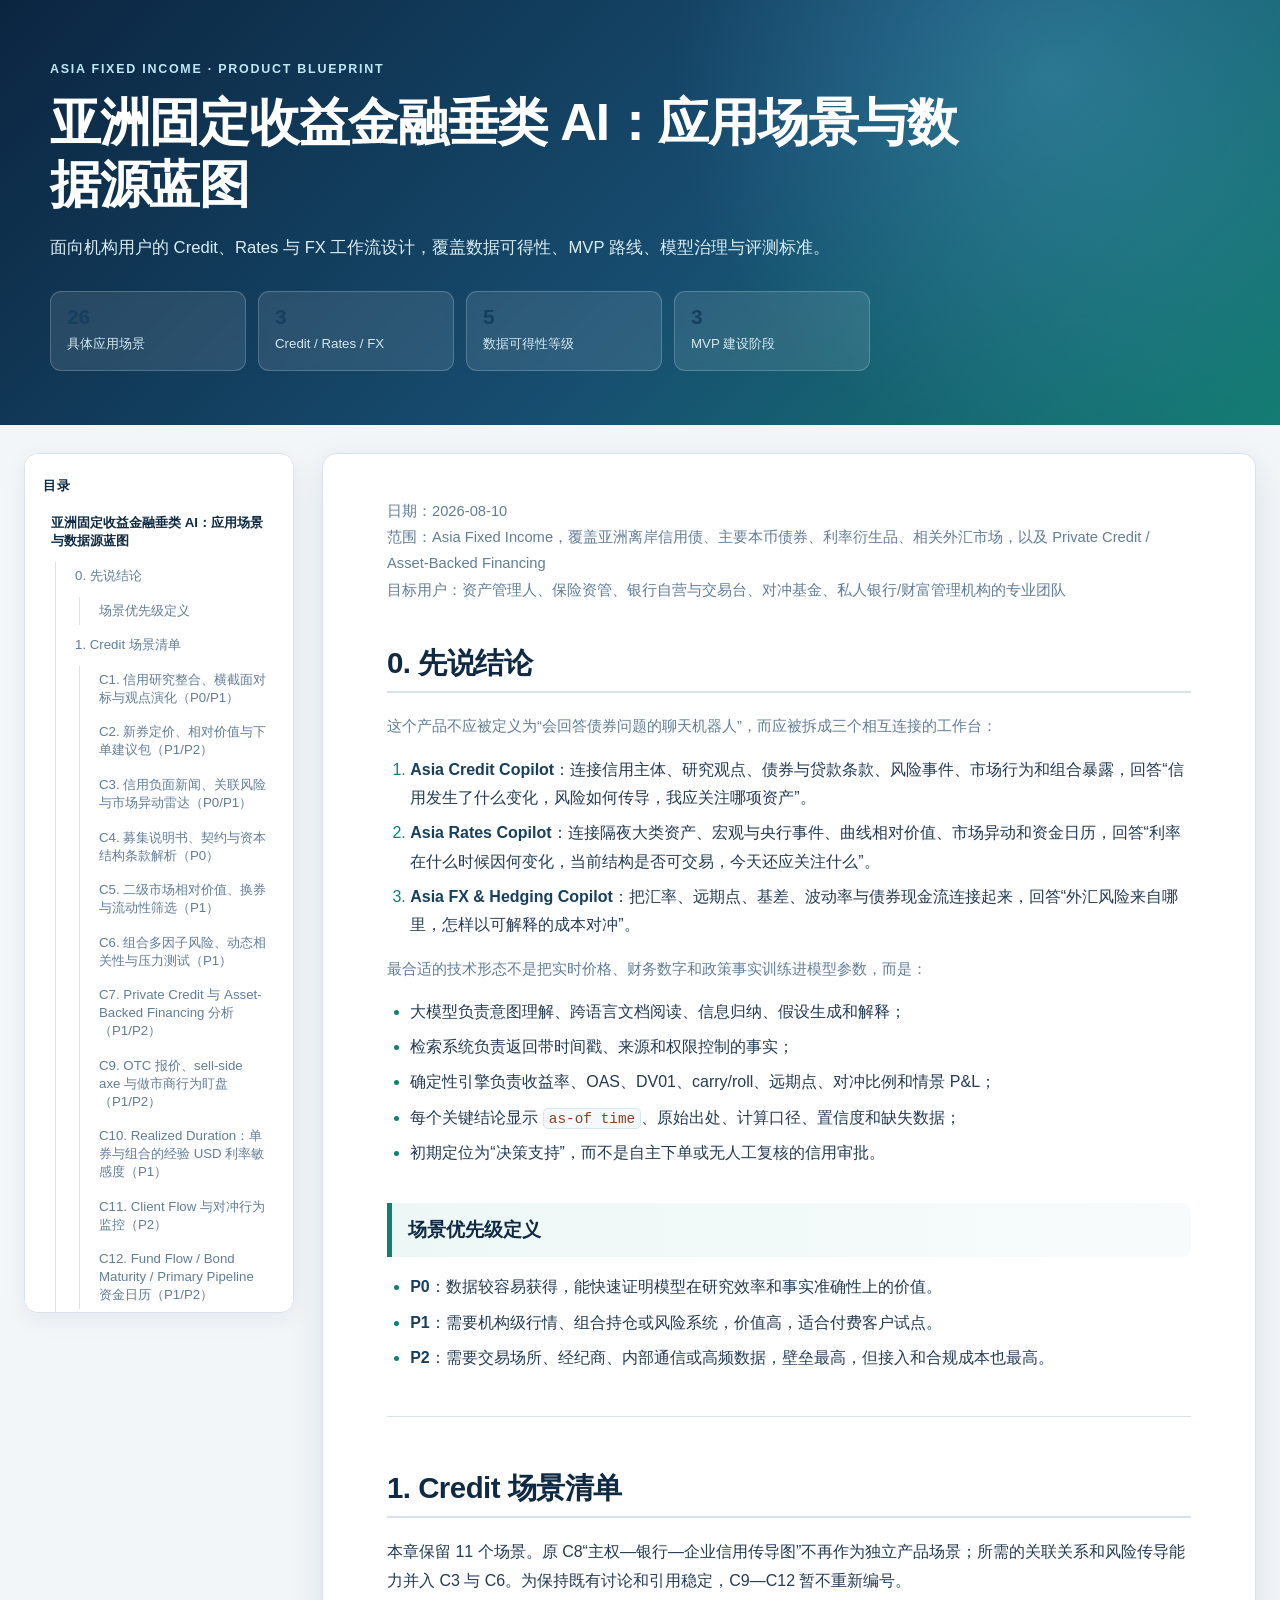
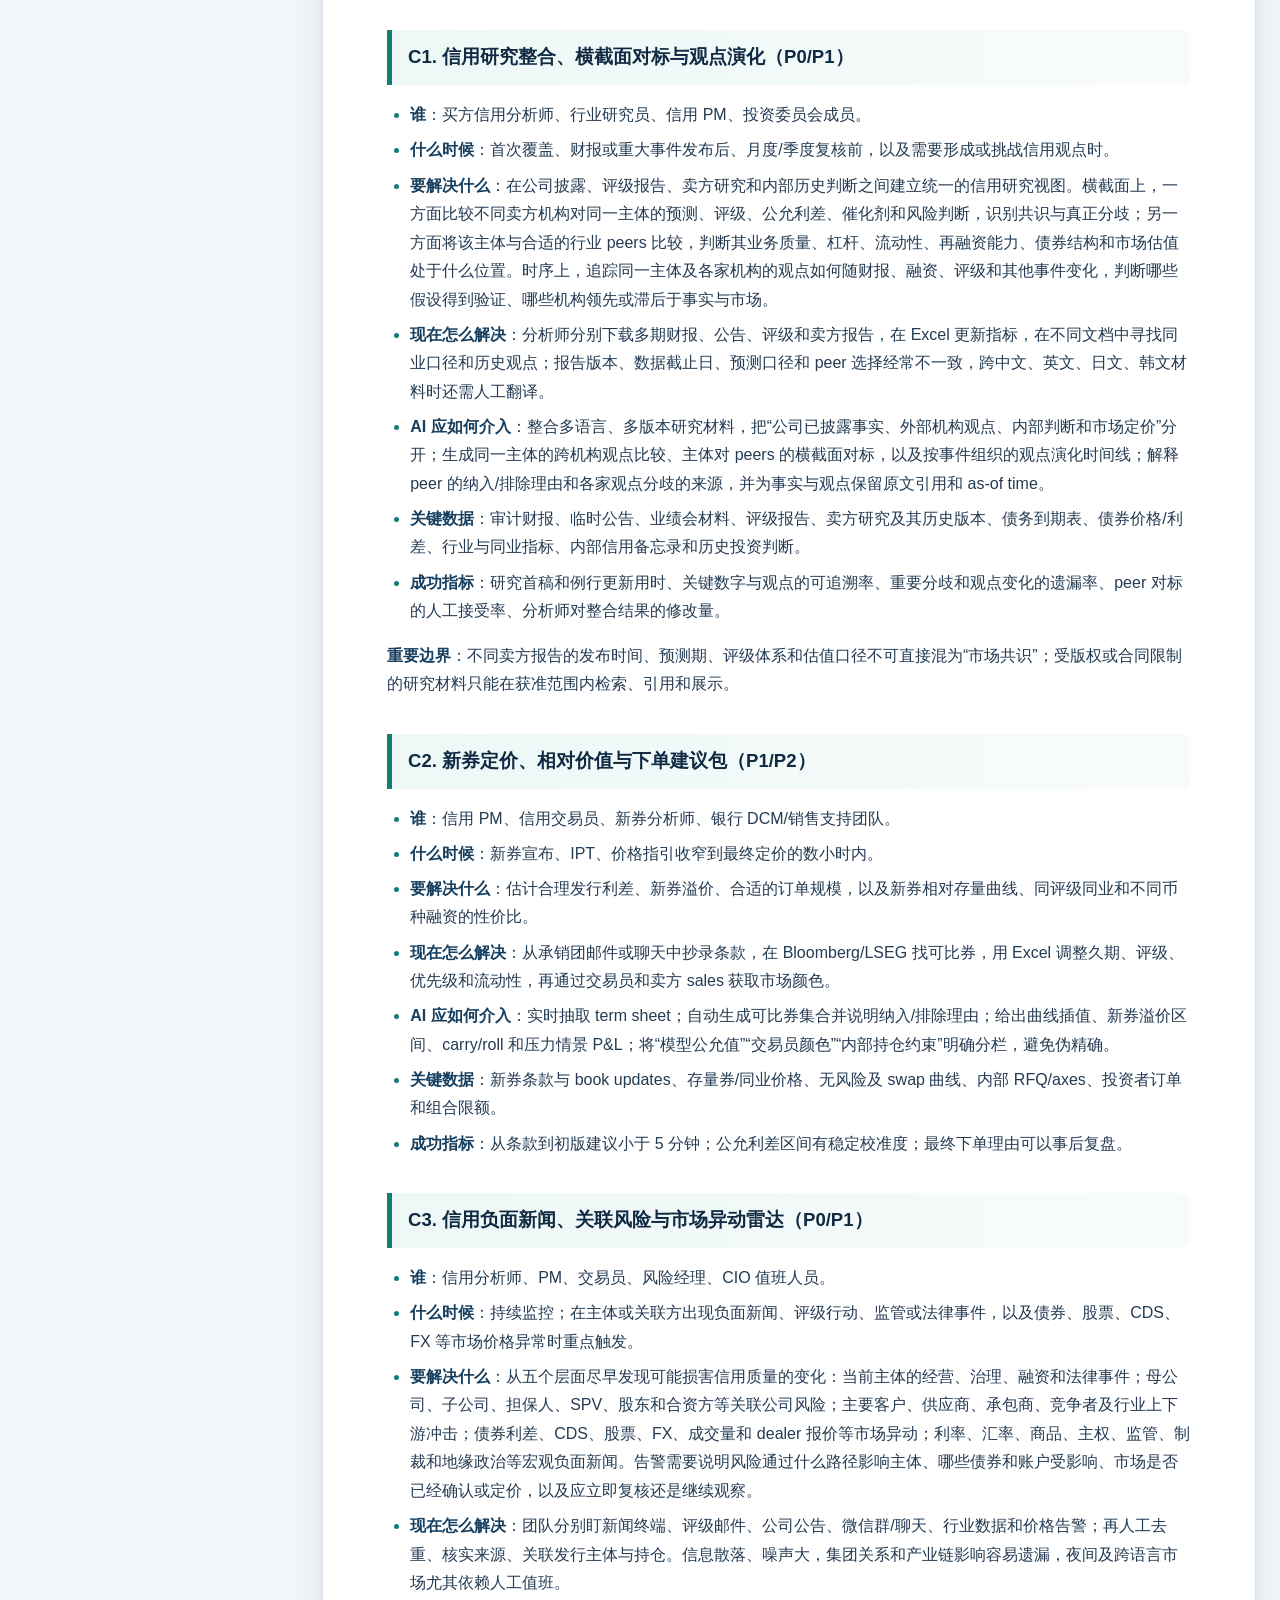
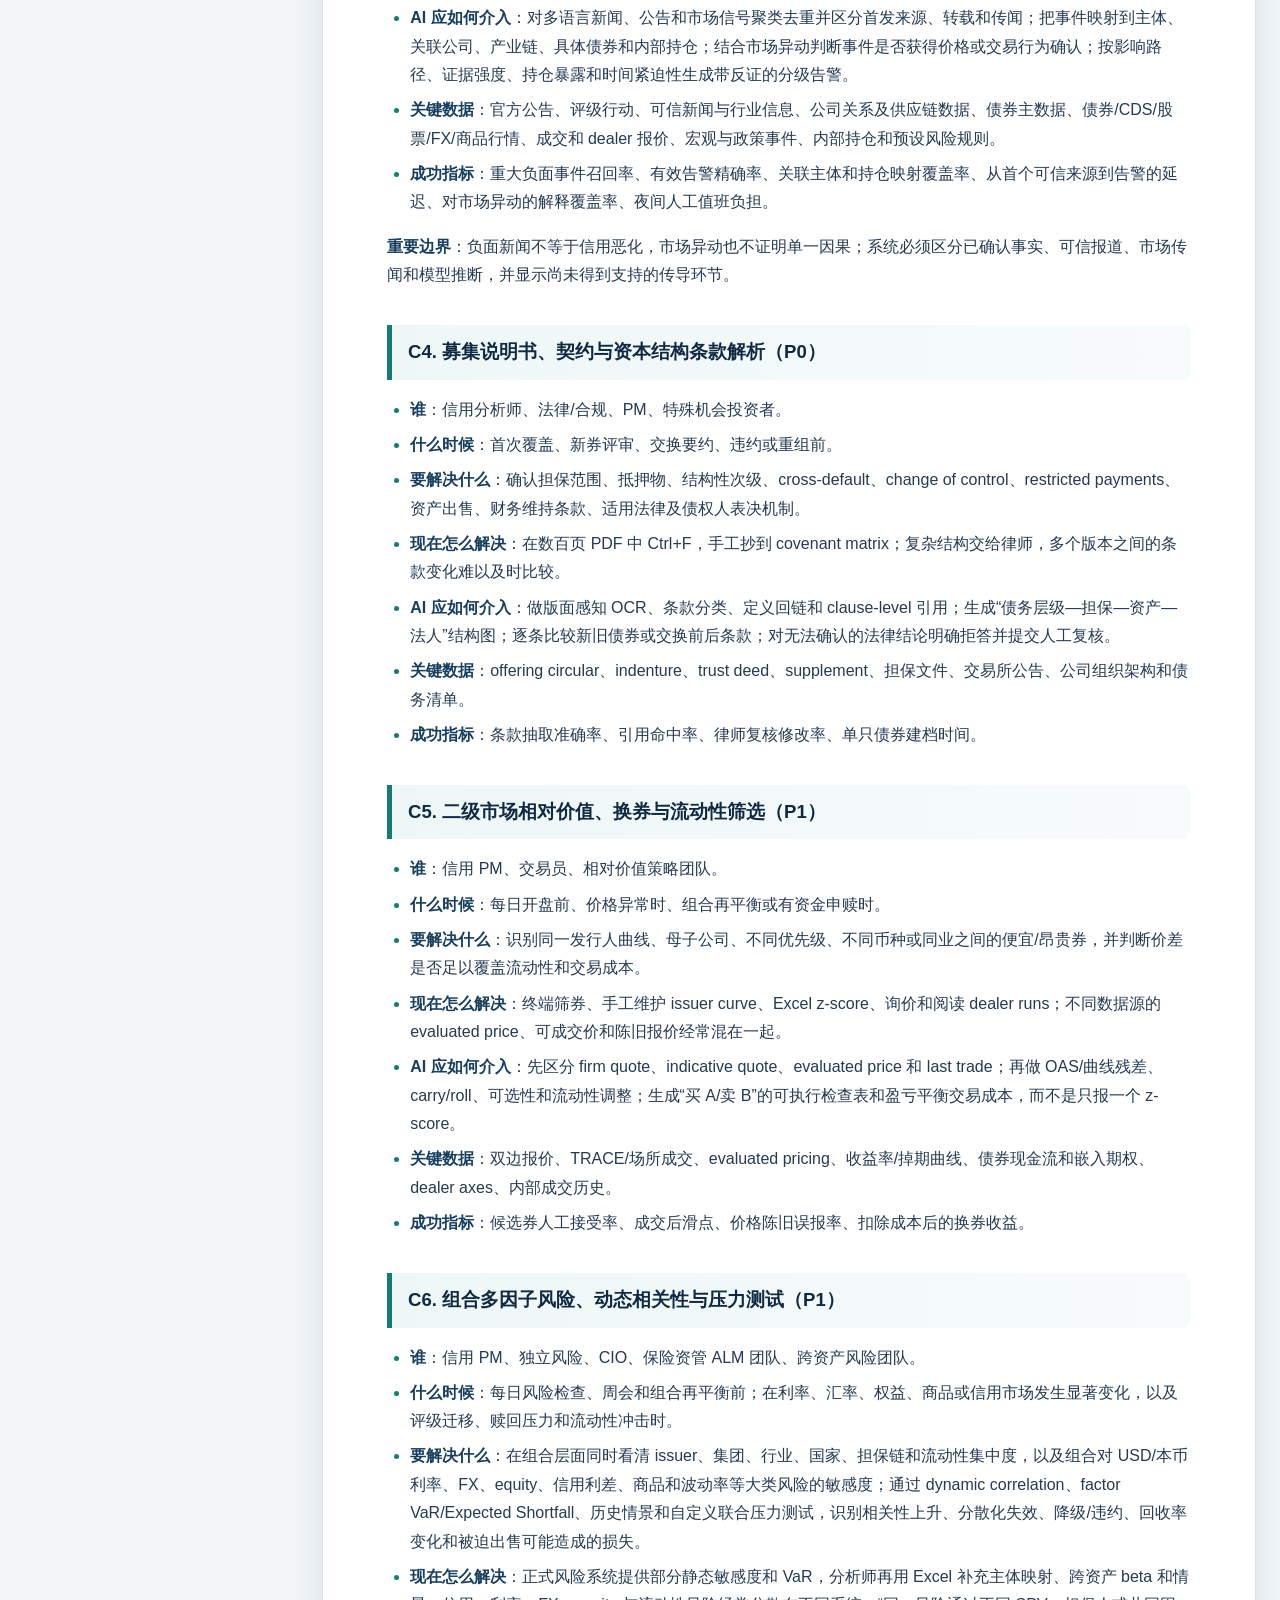
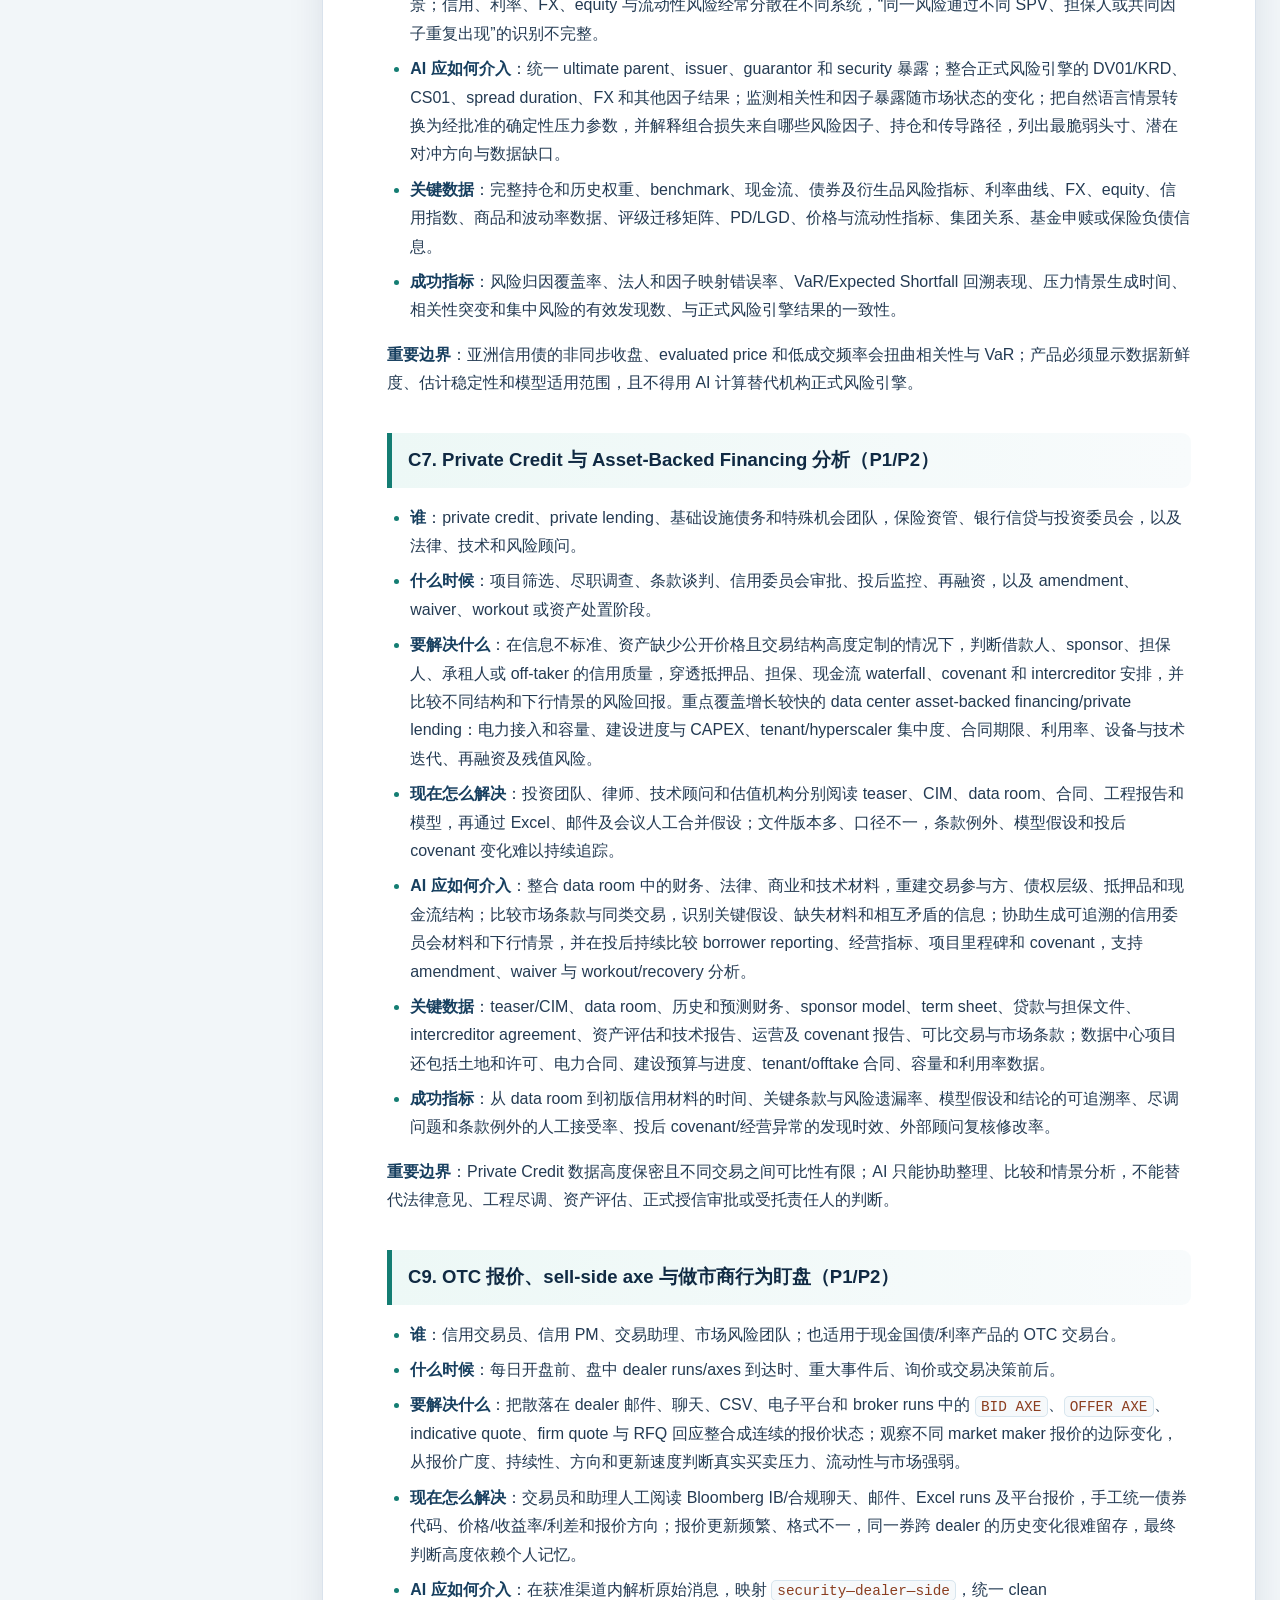
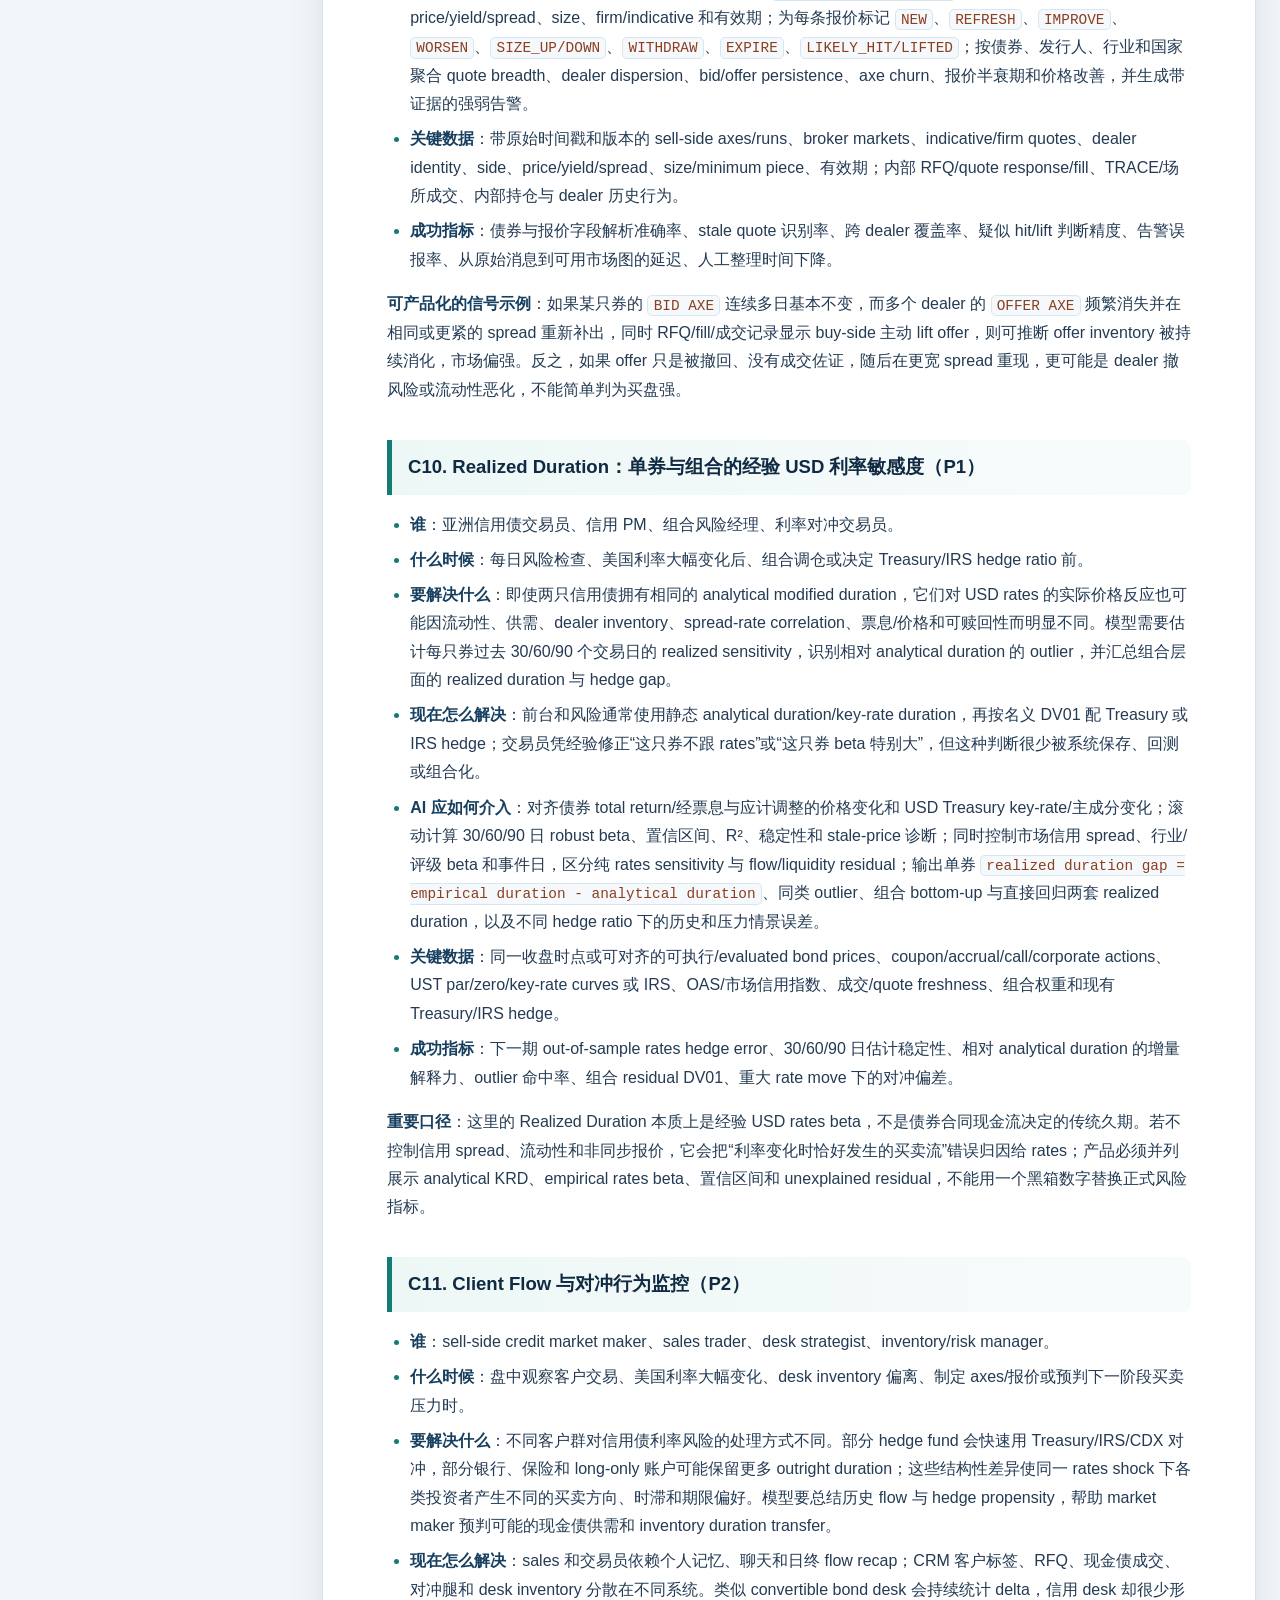
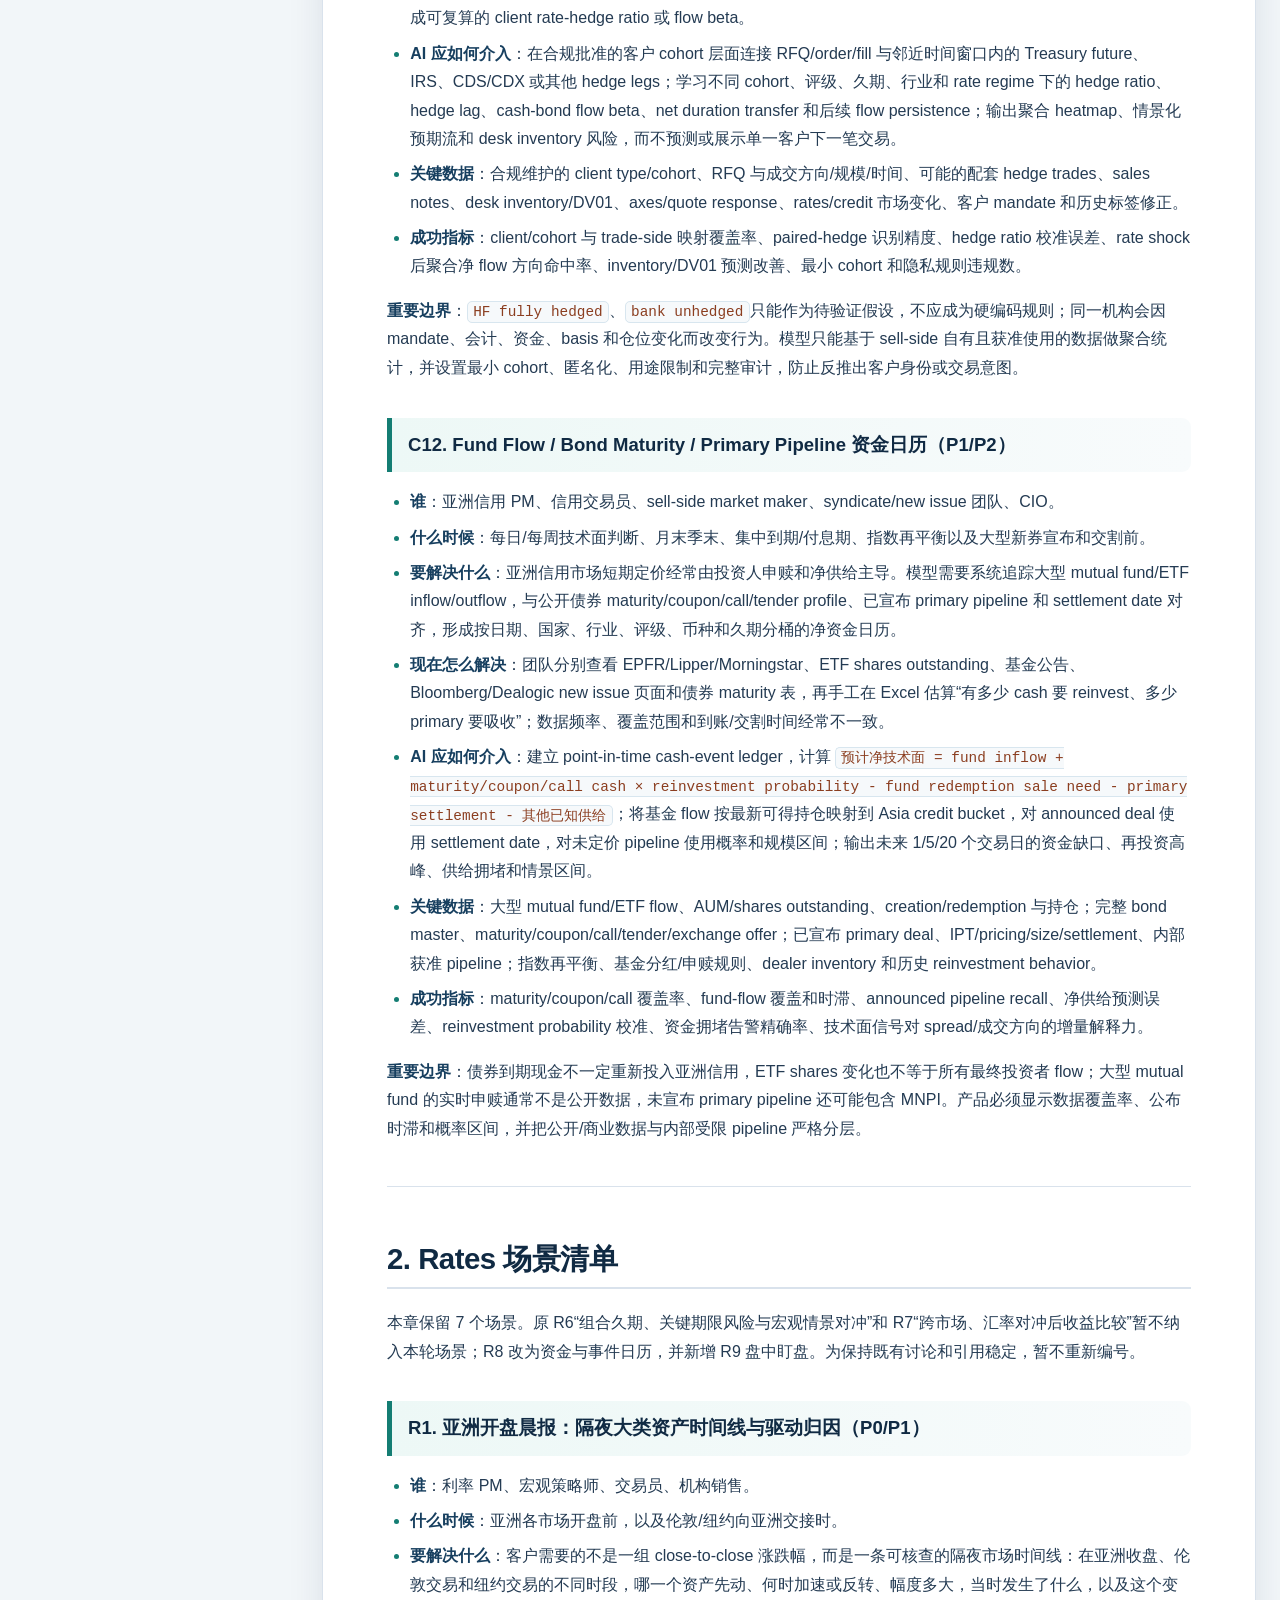
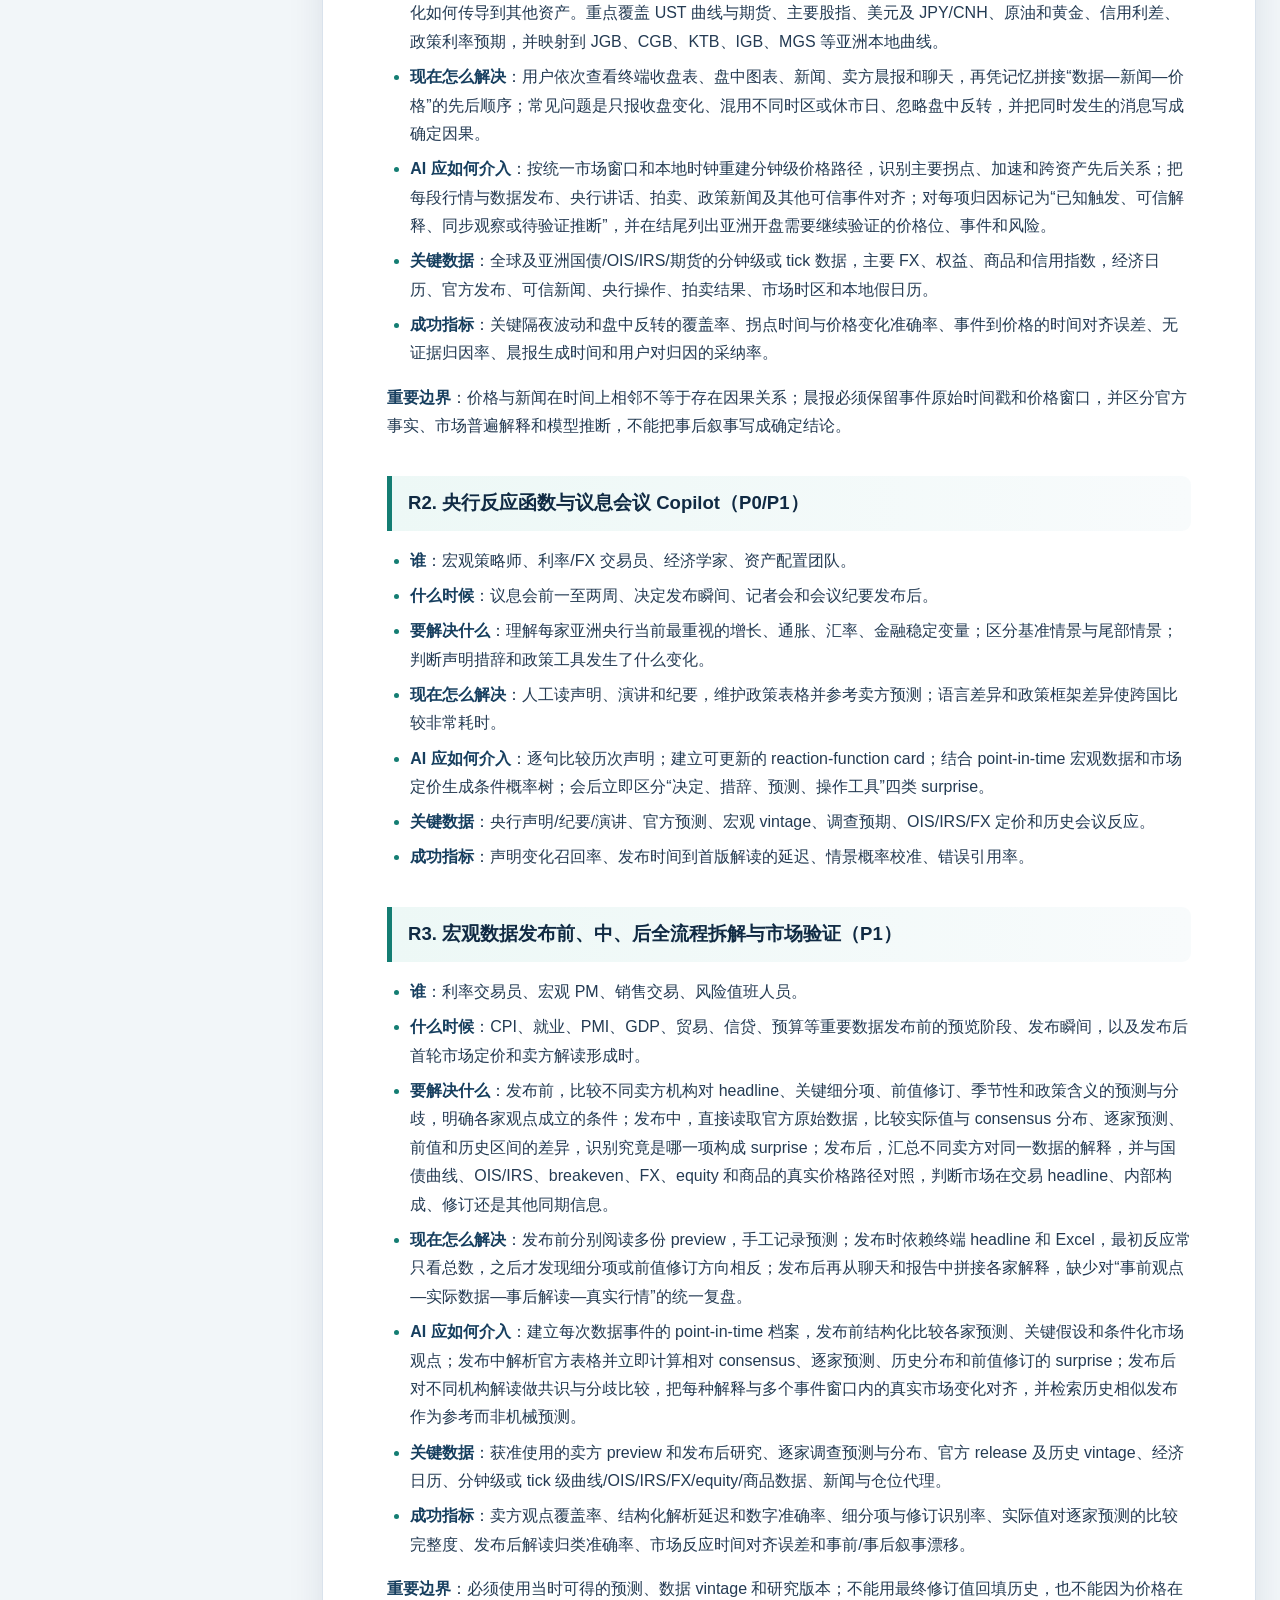
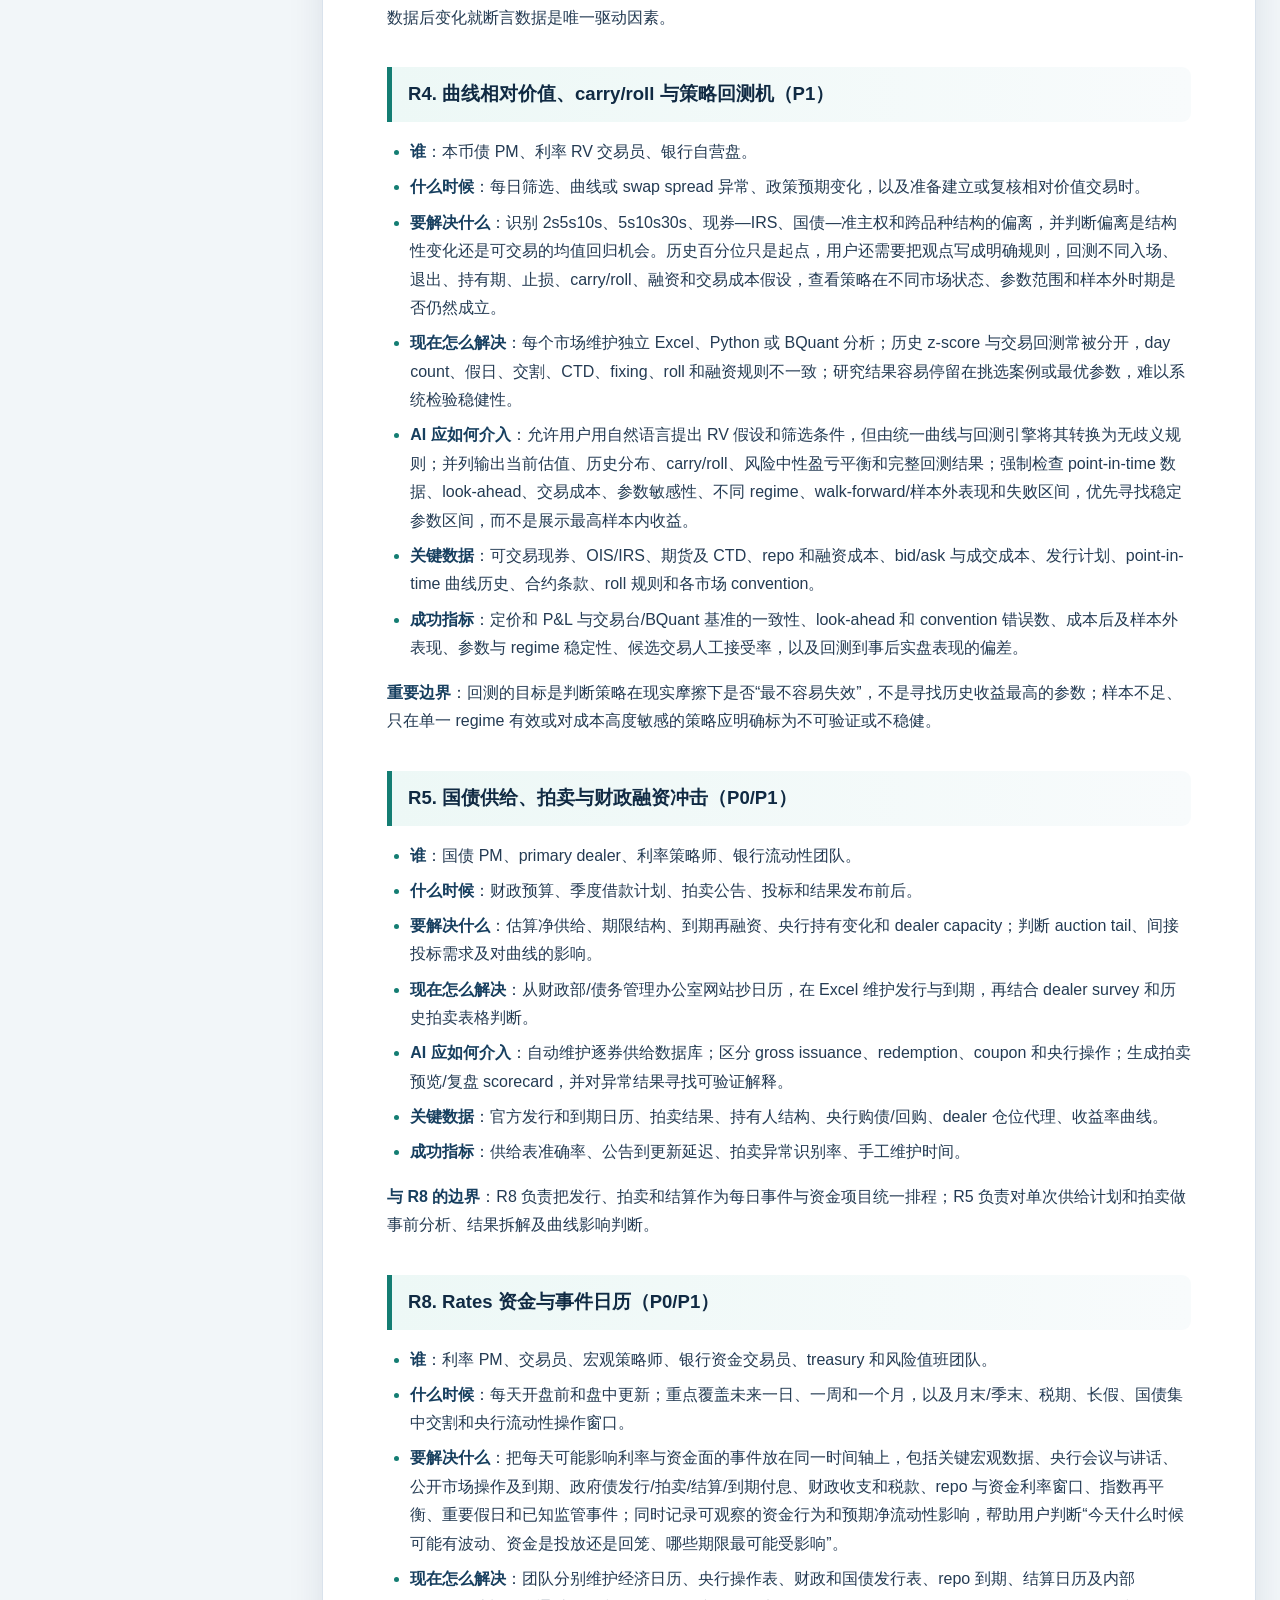
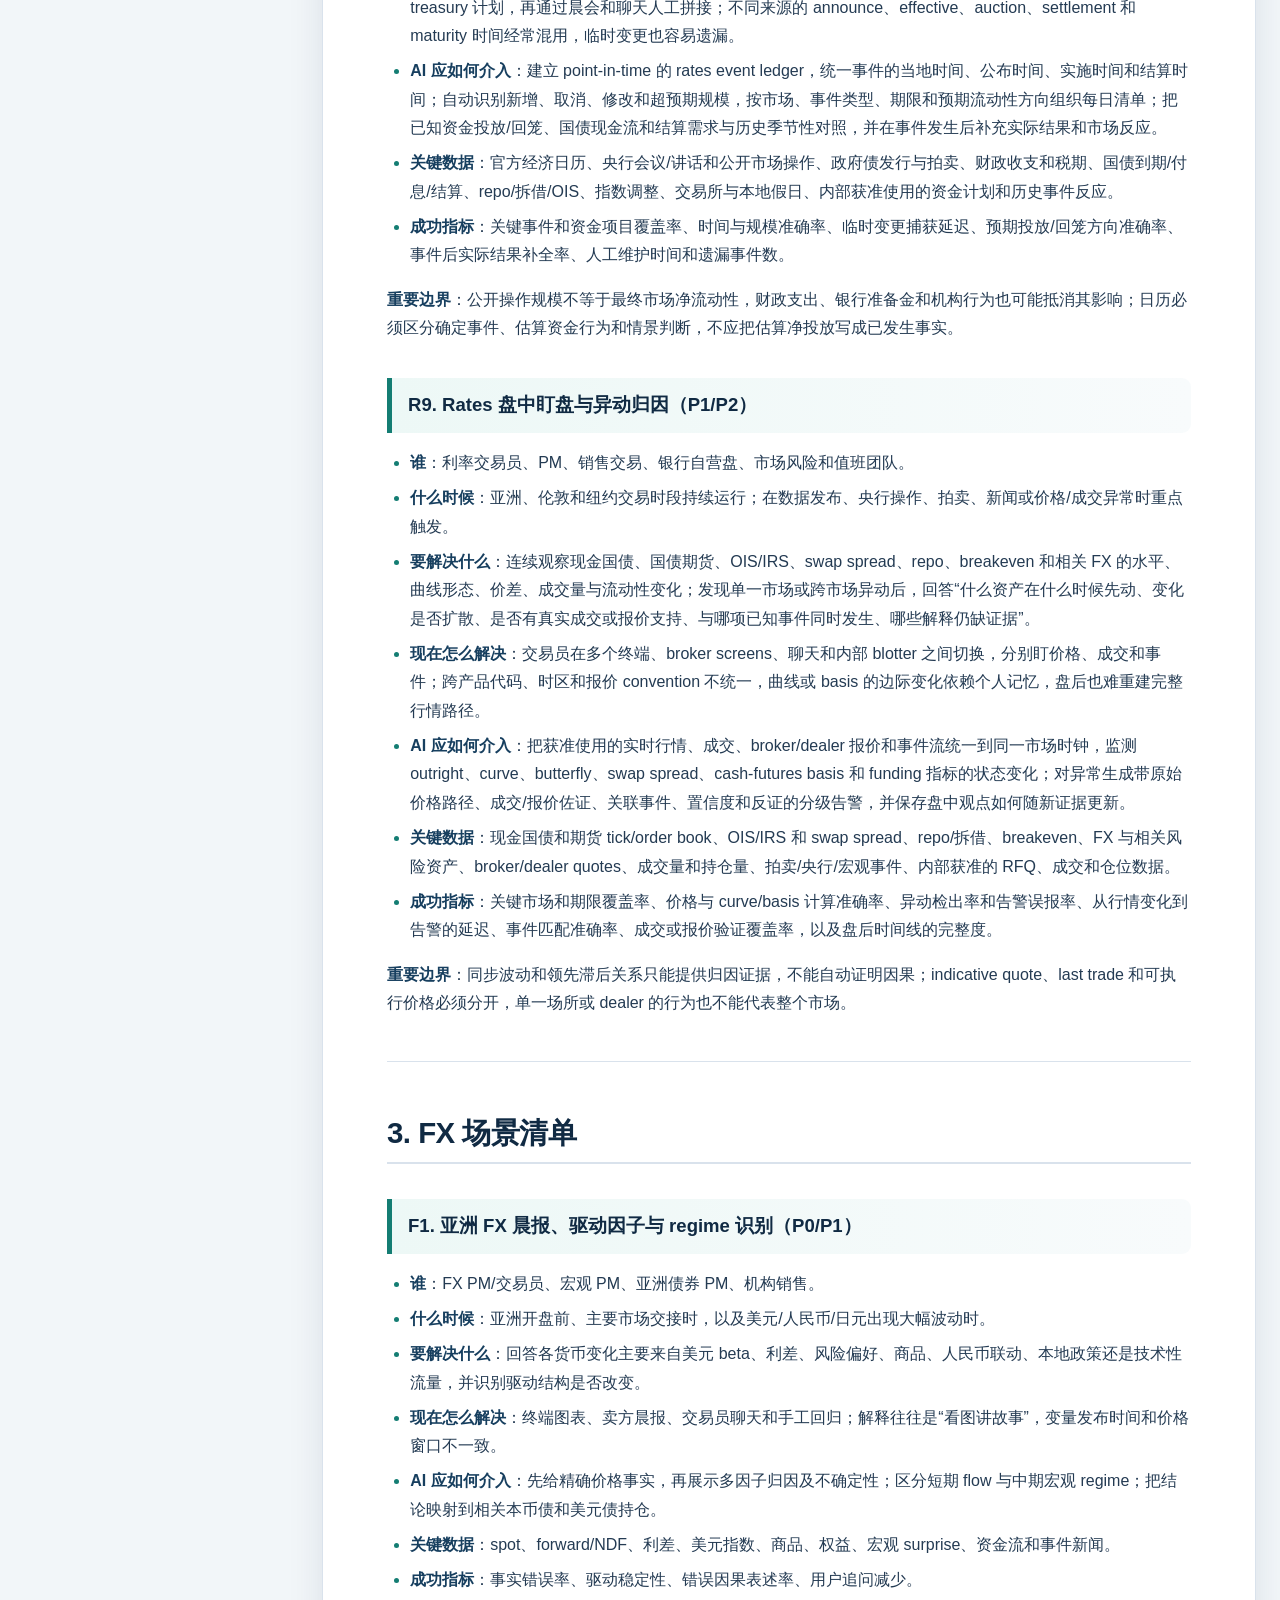
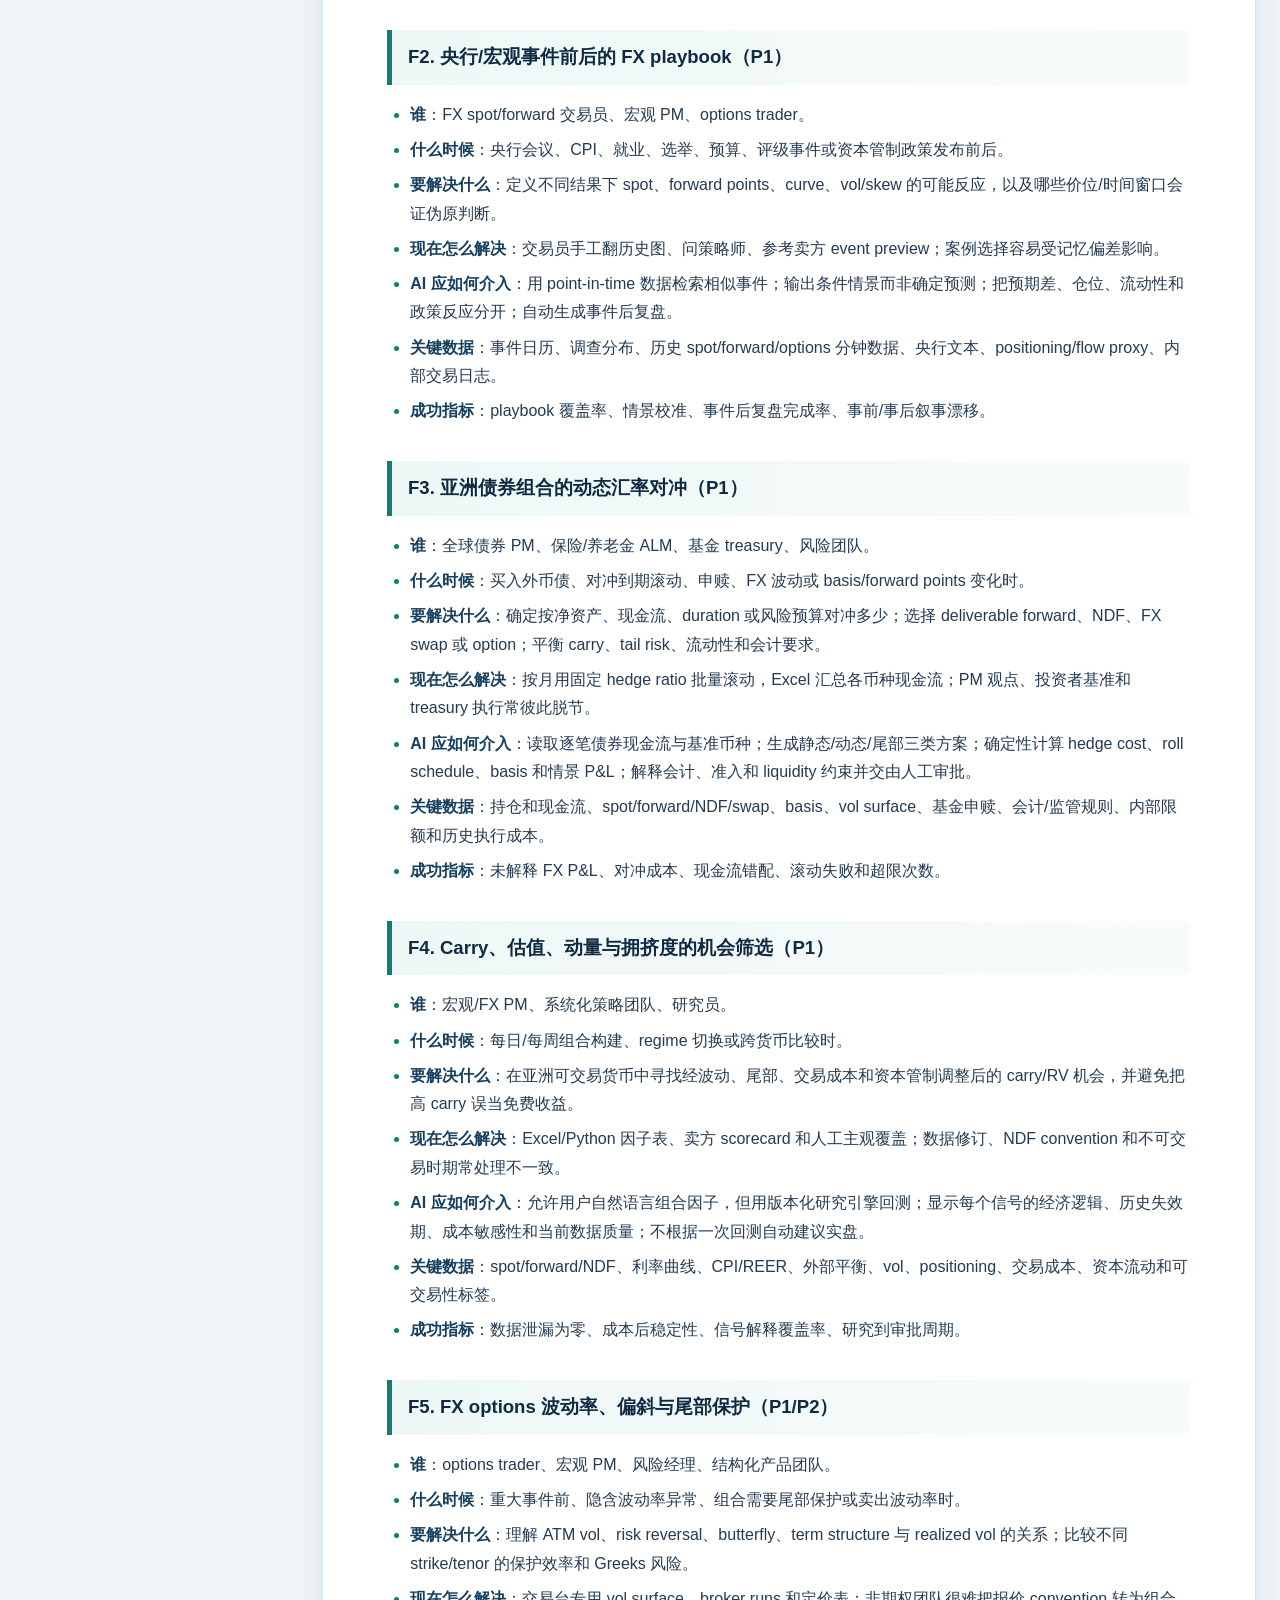
==== commit ac6d2362: "docs: refine Asia fixed income rates use cases" ====
--- a/reports/2026-08-10/asia-fixed-income-ai/index.html
+++ b/reports/2026-08-10/asia-fixed-income-ai/index.html
@@ -293,7 +293,7 @@
       <h1>亚洲固定收益金融垂类 AI：应用场景与数据源蓝图</h1>
       <p class="hero-subtitle">面向机构用户的 Credit、Rates 与 FX 工作流设计，覆盖数据可得性、MVP 路线、模型治理与评测标准。</p>
       <div class="metrics" aria-label="文档摘要">
-        <div class="metric"><strong>27</strong><span>具体应用场景</span></div>
+        <div class="metric"><strong>26</strong><span>具体应用场景</span></div>
         <div class="metric"><strong>3</strong><span>Credit / Rates / FX</span></div>
         <div class="metric"><strong>5</strong><span>数据可得性等级</span></div>
         <div class="metric"><strong>3</strong><span>MVP 建设阶段</span></div>
@@ -327,14 +327,13 @@
 </ul>
 </li>
 <li><a href="#2-rates">2. Rates 场景清单</a><ul>
-<li><a href="#r1-p0p1">R1. 亚洲利率晨报与隔夜市场归因（P0/P1）</a></li>
+<li><a href="#r1-p0p1">R1. 亚洲开盘晨报：隔夜大类资产时间线与驱动归因（P0/P1）</a></li>
 <li><a href="#r2-copilotp0p1">R2. 央行反应函数与议息会议 Copilot（P0/P1）</a></li>
-<li><a href="#r3-p1">R3. 宏观数据发布的即时拆解与曲线影响（P1）</a></li>
-<li><a href="#r4-swap-spread-carryrollp1">R4. 曲线、蝴蝶、swap spread 的相对价值与 carry/roll（P1）</a></li>
+<li><a href="#r3-p1">R3. 宏观数据发布前、中、后全流程拆解与市场验证（P1）</a></li>
+<li><a href="#r4-carryroll-p1">R4. 曲线相对价值、carry/roll 与策略回测机（P1）</a></li>
 <li><a href="#r5-p0p1">R5. 国债供给、拍卖与财政融资冲击（P0/P1）</a></li>
-<li><a href="#r6-p1">R6. 组合久期、关键期限风险与宏观情景对冲（P1）</a></li>
-<li><a href="#r7-cross-currency-basis-p1">R7. 跨市场、汇率对冲后收益与 cross-currency basis 比较（P1）</a></li>
-<li><a href="#r8-p1p2">R8. 资金面、回购与抵押品压力监控（P1/P2）</a></li>
+<li><a href="#r8-rates-p0p1">R8. Rates 资金与事件日历（P0/P1）</a></li>
+<li><a href="#r9-rates-p1p2">R9. Rates 盘中盯盘与异动归因（P1/P2）</a></li>
 </ul>
 </li>
 <li><a href="#3-fx">3. FX 场景清单</a><ul>
@@ -361,6 +360,7 @@
 <li><a href="#7">7. 数据源清单：客户内部数据——真正的产品壁垒</a></li>
 <li><a href="#8">8. 三类场景所需的最小数据包</a><ul>
 <li><a href="#81-credit">8.1 Credit 重点场景的数据可得性</a></li>
+<li><a href="#82-rates">8.2 Rates 重点场景的数据可得性</a></li>
 </ul>
 </li>
 <li><a href="#9">9. 数据工程与模型设计的硬要求</a><ul>
@@ -386,6 +386,7 @@
 </li>
 </ul>
 </div>
+
 
 
 
@@ -404,7 +405,7 @@
 <p>这个产品不应被定义为“会回答债券问题的聊天机器人”，而应被拆成三个相互连接的工作台：</p>
 <ol>
 <li><strong>Asia Credit Copilot</strong>：连接信用主体、研究观点、债券与贷款条款、风险事件、市场行为和组合暴露，回答“信用发生了什么变化，风险如何传导，我应关注哪项资产”。</li>
-<li><strong>Asia Rates Copilot</strong>：追踪央行反应函数、曲线、供给与资金面，回答“利率为何变化，下一步有哪些可检验的情景”。</li>
+<li><strong>Asia Rates Copilot</strong>：连接隔夜大类资产、宏观与央行事件、曲线相对价值、市场异动和资金日历，回答“利率在什么时候因何变化，当前结构是否可交易，今天还应关注什么”。</li>
 <li><strong>Asia FX &amp; Hedging Copilot</strong>：把汇率、远期点、基差、波动率与债券现金流连接起来，回答“外汇风险来自哪里，怎样以可解释的成本对冲”。</li>
 </ol>
 <p>最合适的技术形态不是把实时价格、财务数字和政策事实训练进模型参数，而是：</p>
@@ -544,16 +545,18 @@
 <p><strong>重要边界</strong>：债券到期现金不一定重新投入亚洲信用，ETF shares 变化也不等于所有最终投资者 flow；大型 mutual fund 的实时申赎通常不是公开数据，未宣布 primary pipeline 还可能包含 MNPI。产品必须显示数据覆盖率、公布时滞和概率区间，并把公开/商业数据与内部受限 pipeline 严格分层。</p>
 <hr />
 <h2 id="2-rates">2. Rates 场景清单</h2>
-<h3 id="r1-p0p1">R1. 亚洲利率晨报与隔夜市场归因（P0/P1）</h3>
+<p>本章保留 7 个场景。原 R6“组合久期、关键期限风险与宏观情景对冲”和 R7“跨市场、汇率对冲后收益比较”暂不纳入本轮场景；R8 改为资金与事件日历，并新增 R9 盘中盯盘。为保持既有讨论和引用稳定，暂不重新编号。</p>
+<h3 id="r1-p0p1">R1. 亚洲开盘晨报：隔夜大类资产时间线与驱动归因（P0/P1）</h3>
 <ul>
 <li><strong>谁</strong>：利率 PM、宏观策略师、交易员、机构销售。</li>
 <li><strong>什么时候</strong>：亚洲各市场开盘前，以及伦敦/纽约向亚洲交接时。</li>
-<li><strong>要解决什么</strong>：在 10 分钟内掌握隔夜美债、美元、商品和风险资产变化，区分真正驱动因素与事后叙事，并映射到 JGB、CGB、KTB、IGB、MGS 等本地曲线。</li>
-<li><strong>现在怎么解决</strong>：依次查看终端图表、卖方晨报、新闻和聊天，手工截取关键价格；不同市场时区和休市日常导致错误比较。</li>
-<li><strong>AI 应如何介入</strong>：按共同时间窗口重建价格路径；把已知事件、数据公布和价格反应对齐；输出“事实—可能解释—待验证证据”，并生成当天关键事件与风险清单。</li>
-<li><strong>关键数据</strong>：全球及亚洲国债/OIS/IRS/期货、FX、商品、经济日历、新闻、央行操作和本地假日历。</li>
-<li><strong>成功指标</strong>：晨报生成时间、价格/时间戳错误率、PM 对驱动归因的采纳率、引用覆盖率。</li>
-</ul>
+<li><strong>要解决什么</strong>：客户需要的不是一组 close-to-close 涨跌幅，而是一条可核查的隔夜市场时间线：在亚洲收盘、伦敦交易和纽约交易的不同时段，哪一个资产先动、何时加速或反转、幅度多大，当时发生了什么，以及这个变化如何传导到其他资产。重点覆盖 UST 曲线与期货、主要股指、美元及 JPY/CNH、原油和黄金、信用利差、政策利率预期，并映射到 JGB、CGB、KTB、IGB、MGS 等亚洲本地曲线。</li>
+<li><strong>现在怎么解决</strong>：用户依次查看终端收盘表、盘中图表、新闻、卖方晨报和聊天，再凭记忆拼接“数据—新闻—价格”的先后顺序；常见问题是只报收盘变化、混用不同时区或休市日、忽略盘中反转，并把同时发生的消息写成确定因果。</li>
+<li><strong>AI 应如何介入</strong>：按统一市场窗口和本地时钟重建分钟级价格路径，识别主要拐点、加速和跨资产先后关系；把每段行情与数据发布、央行讲话、拍卖、政策新闻及其他可信事件对齐；对每项归因标记为“已知触发、可信解释、同步观察或待验证推断”，并在结尾列出亚洲开盘需要继续验证的价格位、事件和风险。</li>
+<li><strong>关键数据</strong>：全球及亚洲国债/OIS/IRS/期货的分钟级或 tick 数据，主要 FX、权益、商品和信用指数，经济日历、官方发布、可信新闻、央行操作、拍卖结果、市场时区和本地假日历。</li>
+<li><strong>成功指标</strong>：关键隔夜波动和盘中反转的覆盖率、拐点时间与价格变化准确率、事件到价格的时间对齐误差、无证据归因率、晨报生成时间和用户对归因的采纳率。</li>
+</ul>
+<p><strong>重要边界</strong>：价格与新闻在时间上相邻不等于存在因果关系；晨报必须保留事件原始时间戳和价格窗口，并区分官方事实、市场普遍解释和模型推断，不能把事后叙事写成确定结论。</p>
 <h3 id="r2-copilotp0p1">R2. 央行反应函数与议息会议 Copilot（P0/P1）</h3>
 <ul>
 <li><strong>谁</strong>：宏观策略师、利率/FX 交易员、经济学家、资产配置团队。</li>
@@ -564,26 +567,28 @@
 <li><strong>关键数据</strong>：央行声明/纪要/演讲、官方预测、宏观 vintage、调查预期、OIS/IRS/FX 定价和历史会议反应。</li>
 <li><strong>成功指标</strong>：声明变化召回率、发布时间到首版解读的延迟、情景概率校准、错误引用率。</li>
 </ul>
-<h3 id="r3-p1">R3. 宏观数据发布的即时拆解与曲线影响（P1）</h3>
+<h3 id="r3-p1">R3. 宏观数据发布前、中、后全流程拆解与市场验证（P1）</h3>
 <ul>
 <li><strong>谁</strong>：利率交易员、宏观 PM、销售交易、风险值班人员。</li>
-<li><strong>什么时候</strong>：CPI、就业、PMI、GDP、贸易、信贷、预算等数据发布后的数秒到数分钟。</li>
-<li><strong>要解决什么</strong>：区分 headline surprise、内部构成、前值修订和季节性噪声，并判断前端、长端、breakeven、swap spread 或 FX 哪个方向最敏感。</li>
-<li><strong>现在怎么解决</strong>：依靠终端 headline、经济学家即时消息和人工 Excel；最初反应常只看 headline，之后才发现构成或修订相反。</li>
-<li><strong>AI 应如何介入</strong>：解析原始表格而非转述新闻；与逐家调查分布、前值及历史 vintage 比较；调用事件研究返回相似情景；生成可证伪的曲线影响假设，不在数据不足时声称单一因果。</li>
-<li><strong>关键数据</strong>：官方 release、调查分布、历史 vintage、分钟级曲线/FX/商品、事件日历和仓位代理。</li>
-<li><strong>成功指标</strong>：结构化解析延迟、数字准确率、修订识别率、对历史反应分布的覆盖。</li>
-</ul>
-<h3 id="r4-swap-spread-carryrollp1">R4. 曲线、蝴蝶、swap spread 的相对价值与 carry/roll（P1）</h3>
+<li><strong>什么时候</strong>：CPI、就业、PMI、GDP、贸易、信贷、预算等重要数据发布前的预览阶段、发布瞬间，以及发布后首轮市场定价和卖方解读形成时。</li>
+<li><strong>要解决什么</strong>：发布前，比较不同卖方机构对 headline、关键细分项、前值修订、季节性和政策含义的预测与分歧，明确各家观点成立的条件；发布中，直接读取官方原始数据，比较实际值与 consensus 分布、逐家预测、前值和历史区间的差异，识别究竟是哪一项构成 surprise；发布后，汇总不同卖方对同一数据的解释，并与国债曲线、OIS/IRS、breakeven、FX、equity 和商品的真实价格路径对照，判断市场在交易 headline、内部构成、修订还是其他同期信息。</li>
+<li><strong>现在怎么解决</strong>：发布前分别阅读多份 preview，手工记录预测；发布时依赖终端 headline 和 Excel，最初反应常只看总数，之后才发现细分项或前值修订方向相反；发布后再从聊天和报告中拼接各家解释，缺少对“事前观点—实际数据—事后解读—真实行情”的统一复盘。</li>
+<li><strong>AI 应如何介入</strong>：建立每次数据事件的 point-in-time 档案，发布前结构化比较各家预测、关键假设和条件化市场观点；发布中解析官方表格并立即计算相对 consensus、逐家预测、历史分布和前值修订的 surprise；发布后对不同机构解读做共识与分歧比较，把每种解释与多个事件窗口内的真实市场变化对齐，并检索历史相似发布作为参考而非机械预测。</li>
+<li><strong>关键数据</strong>：获准使用的卖方 preview 和发布后研究、逐家调查预测与分布、官方 release 及历史 vintage、经济日历、分钟级或 tick 级曲线/OIS/IRS/FX/equity/商品数据、新闻与仓位代理。</li>
+<li><strong>成功指标</strong>：卖方观点覆盖率、结构化解析延迟和数字准确率、细分项与修订识别率、实际值对逐家预测的比较完整度、发布后解读归类准确率、市场反应时间对齐误差和事前/事后叙事漂移。</li>
+</ul>
+<p><strong>重要边界</strong>：必须使用当时可得的预测、数据 vintage 和研究版本；不能用最终修订值回填历史，也不能因为价格在数据后变化就断言数据是唯一驱动因素。</p>
+<h3 id="r4-carryroll-p1">R4. 曲线相对价值、carry/roll 与策略回测机（P1）</h3>
 <ul>
 <li><strong>谁</strong>：本币债 PM、利率 RV 交易员、银行自营盘。</li>
-<li><strong>什么时候</strong>：每日筛选、曲线异常、政策预期变化或再平衡前。</li>
-<li><strong>要解决什么</strong>：识别 2s5s10s、5s10s30s、现券—IRS、国债—准主权等结构的偏离；判断偏离是否有足够 carry、roll 和均值回归空间。</li>
-<li><strong>现在怎么解决</strong>：每个市场维护独立 Excel/Python 模型；day count、假日、交割、最便宜交割券和 fixing 规则不一致，模型难复用。</li>
-<li><strong>AI 应如何介入</strong>：自然语言生成筛选条件，但所有定价由统一曲线库执行；输出历史分位、carry/roll、风险中性盈亏平衡、止损触发和结构性解释；自动检查 convention 与 stale data。</li>
-<li><strong>关键数据</strong>：可交易现券、OIS/IRS、期货及 CTD、repo、发行计划、曲线历史、合约和市场惯例。</li>
-<li><strong>成功指标</strong>：计算与交易台基准一致性、错误 convention 告警、候选采纳率、扣成本后表现。</li>
-</ul>
+<li><strong>什么时候</strong>：每日筛选、曲线或 swap spread 异常、政策预期变化，以及准备建立或复核相对价值交易时。</li>
+<li><strong>要解决什么</strong>：识别 2s5s10s、5s10s30s、现券—IRS、国债—准主权和跨品种结构的偏离，并判断偏离是结构性变化还是可交易的均值回归机会。历史百分位只是起点，用户还需要把观点写成明确规则，回测不同入场、退出、持有期、止损、carry/roll、融资和交易成本假设，查看策略在不同市场状态、参数范围和样本外时期是否仍然成立。</li>
+<li><strong>现在怎么解决</strong>：每个市场维护独立 Excel、Python 或 BQuant 分析；历史 z-score 与交易回测常被分开，day count、假日、交割、CTD、fixing、roll 和融资规则不一致；研究结果容易停留在挑选案例或最优参数，难以系统检验稳健性。</li>
+<li><strong>AI 应如何介入</strong>：允许用户用自然语言提出 RV 假设和筛选条件，但由统一曲线与回测引擎将其转换为无歧义规则；并列输出当前估值、历史分布、carry/roll、风险中性盈亏平衡和完整回测结果；强制检查 point-in-time 数据、look-ahead、交易成本、参数敏感性、不同 regime、walk-forward/样本外表现和失败区间，优先寻找稳定参数区间，而不是展示最高样本内收益。</li>
+<li><strong>关键数据</strong>：可交易现券、OIS/IRS、期货及 CTD、repo 和融资成本、bid/ask 与成交成本、发行计划、point-in-time 曲线历史、合约条款、roll 规则和各市场 convention。</li>
+<li><strong>成功指标</strong>：定价和 P&amp;L 与交易台/BQuant 基准的一致性、look-ahead 和 convention 错误数、成本后及样本外表现、参数与 regime 稳定性、候选交易人工接受率，以及回测到事后实盘表现的偏差。</li>
+</ul>
+<p><strong>重要边界</strong>：回测的目标是判断策略在现实摩擦下是否“最不容易失效”，不是寻找历史收益最高的参数；样本不足、只在单一 regime 有效或对成本高度敏感的策略应明确标为不可验证或不稳健。</p>
 <h3 id="r5-p0p1">R5. 国债供给、拍卖与财政融资冲击（P0/P1）</h3>
 <ul>
 <li><strong>谁</strong>：国债 PM、primary dealer、利率策略师、银行流动性团队。</li>
@@ -594,36 +599,29 @@
 <li><strong>关键数据</strong>：官方发行和到期日历、拍卖结果、持有人结构、央行购债/回购、dealer 仓位代理、收益率曲线。</li>
 <li><strong>成功指标</strong>：供给表准确率、公告到更新延迟、拍卖异常识别率、手工维护时间。</li>
 </ul>
-<h3 id="r6-p1">R6. 组合久期、关键期限风险与宏观情景对冲（P1）</h3>
-<ul>
-<li><strong>谁</strong>：利率/信用 PM、保险 ALM、独立风险、CIO。</li>
-<li><strong>什么时候</strong>：建仓、组合再平衡、事件前降风险、赎回或资本约束变化时。</li>
-<li><strong>要解决什么</strong>：把自然语言风险观点转换为 DV01、key-rate duration、convexity、spread duration、curve beta 和 hedge ratio；比较现券、期货、IRS、OIS 的成本和基差风险。</li>
-<li><strong>现在怎么解决</strong>：风险系统导出敏感度，PM 在 Excel 试算，再由交易员选择工具；意图、约束和最终交易之间缺乏可审计链。</li>
-<li><strong>AI 应如何介入</strong>：把“降低中国 5 年端风险但保留韩国 carry”等意图转换为明确约束；调用已批准优化器；解释剩余风险、保证金、流动性和模型失配；输出人可审批的 hedge ticket 草案。</li>
-<li><strong>关键数据</strong>：逐券持仓与现金流、曲线和波动率、衍生品合约、保证金/融资、交易成本、组合和监管限额。</li>
-<li><strong>成功指标</strong>：与正式风险引擎一致性、对冲后残余风险、审批时间、约束违规次数。</li>
-</ul>
-<h3 id="r7-cross-currency-basis-p1">R7. 跨市场、汇率对冲后收益与 cross-currency basis 比较（P1）</h3>
-<ul>
-<li><strong>谁</strong>：全球债券配置 PM、保险公司、银行 ALM、宏观 RV 团队。</li>
-<li><strong>什么时候</strong>：国家/币种配置、替代资产比较、季度再平衡或基差剧烈变化时。</li>
-<li><strong>要解决什么</strong>：在同一基准币种下比较不同亚洲国债/准主权的 fully hedged yield、carry、roll、basis、保证金和流动性，而不是只比较名义收益率。</li>
-<li><strong>现在怎么解决</strong>：从多个终端页面抄现券收益率、FX forward 和 basis，在复杂 Excel 中统一 day count 与 tenor；滚动对冲成本和节假日错配容易算错。</li>
-<li><strong>AI 应如何介入</strong>：调用确定性跨币种收益引擎；列出所有现金流和 hedge roll 假设；分解 local duration、FX hedge、basis 和 funding 对总回报的贡献；给出可交易性过滤。</li>
-<li><strong>关键数据</strong>：国债/掉期曲线、FX spot/forward、cross-currency basis、融资和保证金、税务/预提税、市场准入和资本限制。</li>
-<li><strong>成功指标</strong>：与交易台独立模型误差、漏计成本次数、配置分析时间、事后归因完整度。</li>
-</ul>
-<h3 id="r8-p1p2">R8. 资金面、回购与抵押品压力监控（P1/P2）</h3>
-<ul>
-<li><strong>谁</strong>：银行资金交易员、利率 PM、杠杆基金、风险与 treasury。</li>
-<li><strong>什么时候</strong>：月末/季末、税期、长假前后、央行公开市场操作、国债结算高峰或市场压力期。</li>
-<li><strong>要解决什么</strong>：发现 repo specialness、资金利率跳升、抵押品短缺、haircut/保证金变化和跨币种美元融资压力，并判断会影响哪些曲线和持仓。</li>
-<li><strong>现在怎么解决</strong>：查看本地货币市场屏幕、经纪商颜色、央行操作和内部 treasury 表；很多真正可交易信息只存在于内部成交和聊天中。</li>
-<li><strong>AI 应如何介入</strong>：把公开操作、市场 rates、内部融资与结算日历合并；识别异常但不把月末季节性当危机；把 funding shock 映射到杠杆、margin call 和被迫卖出风险。</li>
-<li><strong>关键数据</strong>：repo/拆借/OIS、央行操作、抵押品和 haircut、内部融资成交、保证金、结算失败、FX swap/basis。</li>
-<li><strong>成功指标</strong>：资金异常提前量、误报率、潜在 margin shortfall 覆盖率、人工监控时间。</li>
-</ul>
+<p><strong>与 R8 的边界</strong>：R8 负责把发行、拍卖和结算作为每日事件与资金项目统一排程；R5 负责对单次供给计划和拍卖做事前分析、结果拆解及曲线影响判断。</p>
+<h3 id="r8-rates-p0p1">R8. Rates 资金与事件日历（P0/P1）</h3>
+<ul>
+<li><strong>谁</strong>：利率 PM、交易员、宏观策略师、银行资金交易员、treasury 和风险值班团队。</li>
+<li><strong>什么时候</strong>：每天开盘前和盘中更新；重点覆盖未来一日、一周和一个月，以及月末/季末、税期、长假、国债集中交割和央行流动性操作窗口。</li>
+<li><strong>要解决什么</strong>：把每天可能影响利率与资金面的事件放在同一时间轴上，包括关键宏观数据、央行会议与讲话、公开市场操作及到期、政府债发行/拍卖/结算/到期付息、财政收支和税款、repo 与资金利率窗口、指数再平衡、重要假日和已知监管事件；同时记录可观察的资金行为和预期净流动性影响，帮助用户判断“今天什么时候可能有波动、资金是投放还是回笼、哪些期限最可能受影响”。</li>
+<li><strong>现在怎么解决</strong>：团队分别维护经济日历、央行操作表、财政和国债发行表、repo 到期、结算日历及内部 treasury 计划，再通过晨会和聊天人工拼接；不同来源的 announce、effective、auction、settlement 和 maturity 时间经常混用，临时变更也容易遗漏。</li>
+<li><strong>AI 应如何介入</strong>：建立 point-in-time 的 rates event ledger，统一事件的当地时间、公布时间、实施时间和结算时间；自动识别新增、取消、修改和超预期规模，按市场、事件类型、期限和预期流动性方向组织每日清单；把已知资金投放/回笼、国债现金流和结算需求与历史季节性对照，并在事件发生后补充实际结果和市场反应。</li>
+<li><strong>关键数据</strong>：官方经济日历、央行会议/讲话和公开市场操作、政府债发行与拍卖、财政收支和税期、国债到期/付息/结算、repo/拆借/OIS、指数调整、交易所与本地假日、内部获准使用的资金计划和历史事件反应。</li>
+<li><strong>成功指标</strong>：关键事件和资金项目覆盖率、时间与规模准确率、临时变更捕获延迟、预期投放/回笼方向准确率、事件后实际结果补全率、人工维护时间和遗漏事件数。</li>
+</ul>
+<p><strong>重要边界</strong>：公开操作规模不等于最终市场净流动性，财政支出、银行准备金和机构行为也可能抵消其影响；日历必须区分确定事件、估算资金行为和情景判断，不应把估算净投放写成已发生事实。</p>
+<h3 id="r9-rates-p1p2">R9. Rates 盘中盯盘与异动归因（P1/P2）</h3>
+<ul>
+<li><strong>谁</strong>：利率交易员、PM、销售交易、银行自营盘、市场风险和值班团队。</li>
+<li><strong>什么时候</strong>：亚洲、伦敦和纽约交易时段持续运行；在数据发布、央行操作、拍卖、新闻或价格/成交异常时重点触发。</li>
+<li><strong>要解决什么</strong>：连续观察现金国债、国债期货、OIS/IRS、swap spread、repo、breakeven 和相关 FX 的水平、曲线形态、价差、成交量与流动性变化；发现单一市场或跨市场异动后，回答“什么资产在什么时候先动、变化是否扩散、是否有真实成交或报价支持、与哪项已知事件同时发生、哪些解释仍缺证据”。</li>
+<li><strong>现在怎么解决</strong>：交易员在多个终端、broker screens、聊天和内部 blotter 之间切换，分别盯价格、成交和事件；跨产品代码、时区和报价 convention 不统一，曲线或 basis 的边际变化依赖个人记忆，盘后也难重建完整行情路径。</li>
+<li><strong>AI 应如何介入</strong>：把获准使用的实时行情、成交、broker/dealer 报价和事件流统一到同一市场时钟，监测 outright、curve、butterfly、swap spread、cash-futures basis 和 funding 指标的状态变化；对异常生成带原始价格路径、成交/报价佐证、关联事件、置信度和反证的分级告警，并保存盘中观点如何随新证据更新。</li>
+<li><strong>关键数据</strong>：现金国债和期货 tick/order book、OIS/IRS 和 swap spread、repo/拆借、breakeven、FX 与相关风险资产、broker/dealer quotes、成交量和持仓量、拍卖/央行/宏观事件、内部获准的 RFQ、成交和仓位数据。</li>
+<li><strong>成功指标</strong>：关键市场和期限覆盖率、价格与 curve/basis 计算准确率、异动检出率和告警误报率、从行情变化到告警的延迟、事件匹配准确率、成交或报价验证覆盖率，以及盘后时间线的完整度。</li>
+</ul>
+<p><strong>重要边界</strong>：同步波动和领先滞后关系只能提供归因证据，不能自动证明因果；indicative quote、last trade 和可执行价格必须分开，单一场所或 dealer 的行为也不能代表整个市场。</p>
 <hr />
 <h2 id="3-fx">3. FX 场景清单</h2>
 <h3 id="f1-fx-regime-p0p1">F1. 亚洲 FX 晨报、驱动因子与 regime 识别（P0/P1）</h3>
@@ -816,12 +814,12 @@
 </tr>
 <tr>
 <td>Sell-side research portals / licensed research feeds</td>
-<td>卖方信用研究、预测、评级/推荐、公允利差与历史观点版本</td>
-<td style="text-align: right;">高</td>
-<td style="text-align: right;">中</td>
+<td>卖方信用研究、宏观数据 preview/review、预测、评级/推荐、公允利差与历史观点版本</td>
+<td style="text-align: right;">高</td>
+<td style="text-align: right;">高</td>
 <td style="text-align: right;">中</td>
 <td>C/D</td>
-<td>C1 的跨机构观点比较需要合法取得历史版本；终端阅读权不等于批量摄取、跨用户展示或模型训练权</td>
+<td>C1/R3 的跨机构观点比较需要合法取得历史版本；终端阅读权不等于批量摄取、跨用户展示或模型训练权</td>
 </tr>
 <tr>
 <td>Wind / iFinD</td>
@@ -1240,10 +1238,10 @@
 <td>可能含 wall-crossed/MNPI 信息；按 deal/team 隔离，默认不进入通用模型或跨团队索引</td>
 </tr>
 <tr>
-<td>Treasury、融资、抵押品和保证金</td>
-<td>R8、F3、组合流动性</td>
+<td>Treasury、融资、公开市场操作计划、抵押品和保证金</td>
+<td>R8/R9、F3、组合流动性</td>
 <td>D</td>
-<td>高敏感、实时性、职责分离与操作审批</td>
+<td>高敏感、实时性、职责分离与操作审批；内部资金计划不得与公开日历混为已披露事实</td>
 </tr>
 <tr>
 <td>客户问询、CRM、销售笔记</td>
@@ -1280,9 +1278,9 @@
 </tr>
 <tr>
 <td>Rates</td>
-<td>央行/统计局、官方曲线与拍卖、EOD 国债/FX、经济日历</td>
-<td>OIS/IRS/期货实时与 tick、调查分布、repo、内部风险/持仓</td>
-<td>秒级事件交易、完整跨市场 RV、精确 hedge ticket、资金面预警</td>
+<td>央行/统计局、官方曲线与拍卖、EOD 国债/FX/大类资产、经济与资金事件日历</td>
+<td>分钟/tick 级国债、OIS/IRS、期货和跨资产行情，逐家调查与获准研究，repo、broker/dealer quote、成交和内部资金数据</td>
+<td>没有高频行情不能承诺精确隔夜时间线和盘中盯盘；没有 point-in-time 研究与市场 convention 不能承诺跨机构比较和可靠 RV 回测；没有内部资金数据不能承诺完整净流动性判断</td>
 </tr>
 <tr>
 <td>FX</td>
@@ -1347,6 +1345,49 @@
 </tr>
 </tbody>
 </table></div>
+<h3 id="82-rates">8.2 Rates 重点场景的数据可得性</h3>
+<div class="table-wrap"><table>
+<thead>
+<tr>
+<th>场景</th>
+<th>POC 最小数据</th>
+<th>机构版必须补齐</th>
+<th>可获取性判断</th>
+</tr>
+</thead>
+<tbody>
+<tr>
+<td>R1 Overnight Timeline Brief</td>
+<td>分钟级 UST futures、主要 FX/equity/commodity、官方经济日历和可信新闻</td>
+<td>完整 UST/OIS/IRS、信用指数、机器可读新闻、跨市场 tick 和统一时钟</td>
+<td>A/B/C 可做主要资产时间线；高覆盖、低延迟和可靠事件归因需要 C，部分亚洲 OTC 市场仍只能用代理</td>
+</tr>
+<tr>
+<td>R3 Macro Release Lifecycle</td>
+<td>官方 release、公开 consensus、历史 vintage 和分钟级市场数据</td>
+<td>逐家调查、获准使用的发布前/后卖方研究、tick 级多资产行情和仓位代理</td>
+<td>官方数据可做发布中拆解；发布前后的跨机构比较依赖 C/D 级研究权限</td>
+</tr>
+<tr>
+<td>R4 Rates RV Backtester</td>
+<td>EOD point-in-time 曲线、合约规则和基础交易成本假设</td>
+<td>可执行现券/OIS/IRS/期货、CTD、repo、bid/ask、完整 convention 和 BQuant/交易台基准</td>
+<td>B/C 可做研究演示；可交易、成本可信且无 look-ahead 的生产回测需要 C/D</td>
+</tr>
+<tr>
+<td>R8 Funding &amp; Event Calendar</td>
+<td>官方数据日历、央行操作、政府债发行/到期/结算、税期和假日</td>
+<td>repo/拆借、财政与准备金细节、内部获准资金计划和历史实际资金行为</td>
+<td>A/B 可建立公开日历；完整净流动性判断依赖 C/D，且内部计划必须权限隔离</td>
+</tr>
+<tr>
+<td>R9 Rates Market Monitor</td>
+<td>交易所期货和部分现券/曲线实时数据、公开事件流</td>
+<td>OTC OIS/IRS、broker/dealer quote、repo、RFQ/fill、内部仓位和多场所 tick</td>
+<td>交易所市场可用 A/B/C 建立骨架；亚洲 OTC 全市场盯盘需要 C/D，单一数据源不能代表整体市场</td>
+</tr>
+</tbody>
+</table></div>
 <hr />
 <h2 id="9">9. 数据工程与模型设计的硬要求</h2>
 <h3 id="91">9.1 时间与版本</h3>
@@ -1354,6 +1395,7 @@
 <li>所有行情、宏观、财务、评级和文档都要同时保存 <code>event_time</code>、<code>publish_time</code>、<code>ingest_time</code> 和 <code>effective_time</code>。</li>
 <li>宏观必须保留 vintage；财务和评级必须保留修订/撤回；不能用今天修订后的数据解释当时决策。</li>
 <li>价格必须标明来源、bid/ask/mid/last/evaluated、时区、市场状态和 stale flag。</li>
+<li>R1/R3/R8/R9 必须统一保存当地市场时间和 UTC，并区分 scheduled time、actual release time、headline arrival、research publish time 与 price reaction window；R4 回测只能读取当时已经可得的曲线、合约和成本数据。</li>
 </ul>
 <h3 id="92">9.2 固收主数据</h3>
 <ul>
@@ -1410,8 +1452,9 @@
 <ol>
 <li><strong>C1 信用研究整合、横截面对标与观点演化</strong>：最能体现多语言长文档、跨机构比较和历史观点追踪能力。</li>
 <li><strong>C4 covenant/资本结构解析</strong>：输出结构化、可量化、容易做金标准评测。</li>
+<li><strong>R1 亚洲开盘晨报</strong>：用隔夜大类资产时间线展示“何时、什么资产、因何、如何变化”，避免只报收盘涨跌。</li>
 <li><strong>R2 央行反应函数与 statement diff</strong>：亚洲多央行、多语言是天然垂类壁垒。</li>
-<li><strong>R1/F1 联合晨报</strong>：展示跨时区、多资产、带引用的工作流，但避免先承诺“预测”。</li>
+<li><strong>R8 Rates 资金与事件日历</strong>：先用官方数据建立每日 key release、央行操作、发行结算与资金事件底座。</li>
 <li><strong>F8 企业外币错配</strong>：把 credit 与 FX 真正连起来，区别于通用金融问答。</li>
 </ol>
 <h3 id="p1">第二阶段：接入客户持仓与机构行情，证明“能进入决策流程”（P1）</h3>
@@ -1421,10 +1464,10 @@
 <li><strong>C9 OTC quote/axe 盯盘一期</strong>：先接入合规邮箱/CSV 历史 runs，建立跨 dealer 报价状态和市场强弱面板。</li>
 <li><strong>C10 Realized Duration</strong>：用 30/60/90 日 rates beta、置信区间和 portfolio hedge error 补充 analytical duration。</li>
 <li><strong>C12 资金日历一期</strong>：接入公开 maturity/coupon/call、ETF flow 和已宣布 primary settlement，形成未来 1/5/20 日净技术面。</li>
-<li>R4 曲线 RV/carry-roll。</li>
-<li>R6 组合风险与对冲解释。</li>
+<li><strong>R3 宏观数据发布全流程拆解</strong>：接入逐家预测、发布前后研究与分钟级真实行情。</li>
+<li><strong>R4 曲线 RV 与策略回测机</strong>：用 BQuant demo 展示，并补齐 point-in-time、成本、参数稳健性和样本外验证。</li>
+<li>C6 组合多因子风险、动态相关性与压力测试。</li>
 <li>F3 动态 FX hedge。</li>
-<li>C6 组合多因子风险、动态相关性与压力测试。</li>
 </ol>
 <h3 id="p2">第三阶段：接入交易和专有数据，建立高壁垒（P2）</h3>
 <ol>
@@ -1432,7 +1475,7 @@
 <li><strong>C9 OTC quote/axe 盯盘二期</strong>：接入实时 RFQ/fill，校准 dealer-specific 的 hit/lift 推断和可成交价格区间。</li>
 <li><strong>C11 Client Flow Monitor</strong>：在合规 cohort 层面连接 cash trade 与 hedge legs，估计 flow beta、hedge lag 和 inventory duration transfer。</li>
 <li><strong>C12 资金日历二期</strong>：加入商业 mutual-fund flow、历史 reinvestment 模型和内部获准 primary pipeline。</li>
-<li>R8 资金面/抵押品压力。</li>
+<li><strong>R9 Rates 盘中盯盘</strong>：接入实时 OTC 报价、成交、RFQ 和 repo，形成跨产品异动与证据化归因。</li>
 <li>F5 FX options surface 与结构比较。</li>
 <li>F7 执行前流动性和交易后 TCA。</li>
 <li>C7 Private Credit 与 Asset-Backed Financing 分析。</li>
@@ -1469,12 +1512,12 @@
 <tr>
 <td>时效性</td>
 <td>来源发布到结构化、告警或首稿的延迟</td>
-<td>C2/C3/C9/R1/R2/R3/F1/F2</td>
+<td>C2/C3/C9/R1/R2/R3/R8/R9/F1/F2</td>
 </tr>
 <tr>
 <td>计算正确性</td>
 <td>与前台/风险/独立 benchmark 的差异，VaR/Expected Shortfall 回溯表现</td>
-<td>C5/C6/R4/R6/R7/F3/F5</td>
+<td>C5/C6/R4/R9/F3/F5</td>
 </tr>
 <tr>
 <td>决策价值</td>
@@ -1505,6 +1548,16 @@
 <td>资金技术面</td>
 <td>maturity/coupon/call 覆盖、fund-flow 时滞、primary pipeline recall、净资金预测误差</td>
 <td>C12</td>
+</tr>
+<tr>
+<td>Rates 时间线与事件</td>
+<td>拐点覆盖率、时间对齐误差、细分项 surprise 准确率、无证据归因率、日历遗漏率</td>
+<td>R1/R3/R8/R9</td>
+</tr>
+<tr>
+<td>Rates RV 回测</td>
+<td>point-in-time 正确率、成本后和样本外表现、参数/regime 稳定性、实盘偏差</td>
+<td>R4</td>
 </tr>
 <tr>
 <td>安全合规</td>
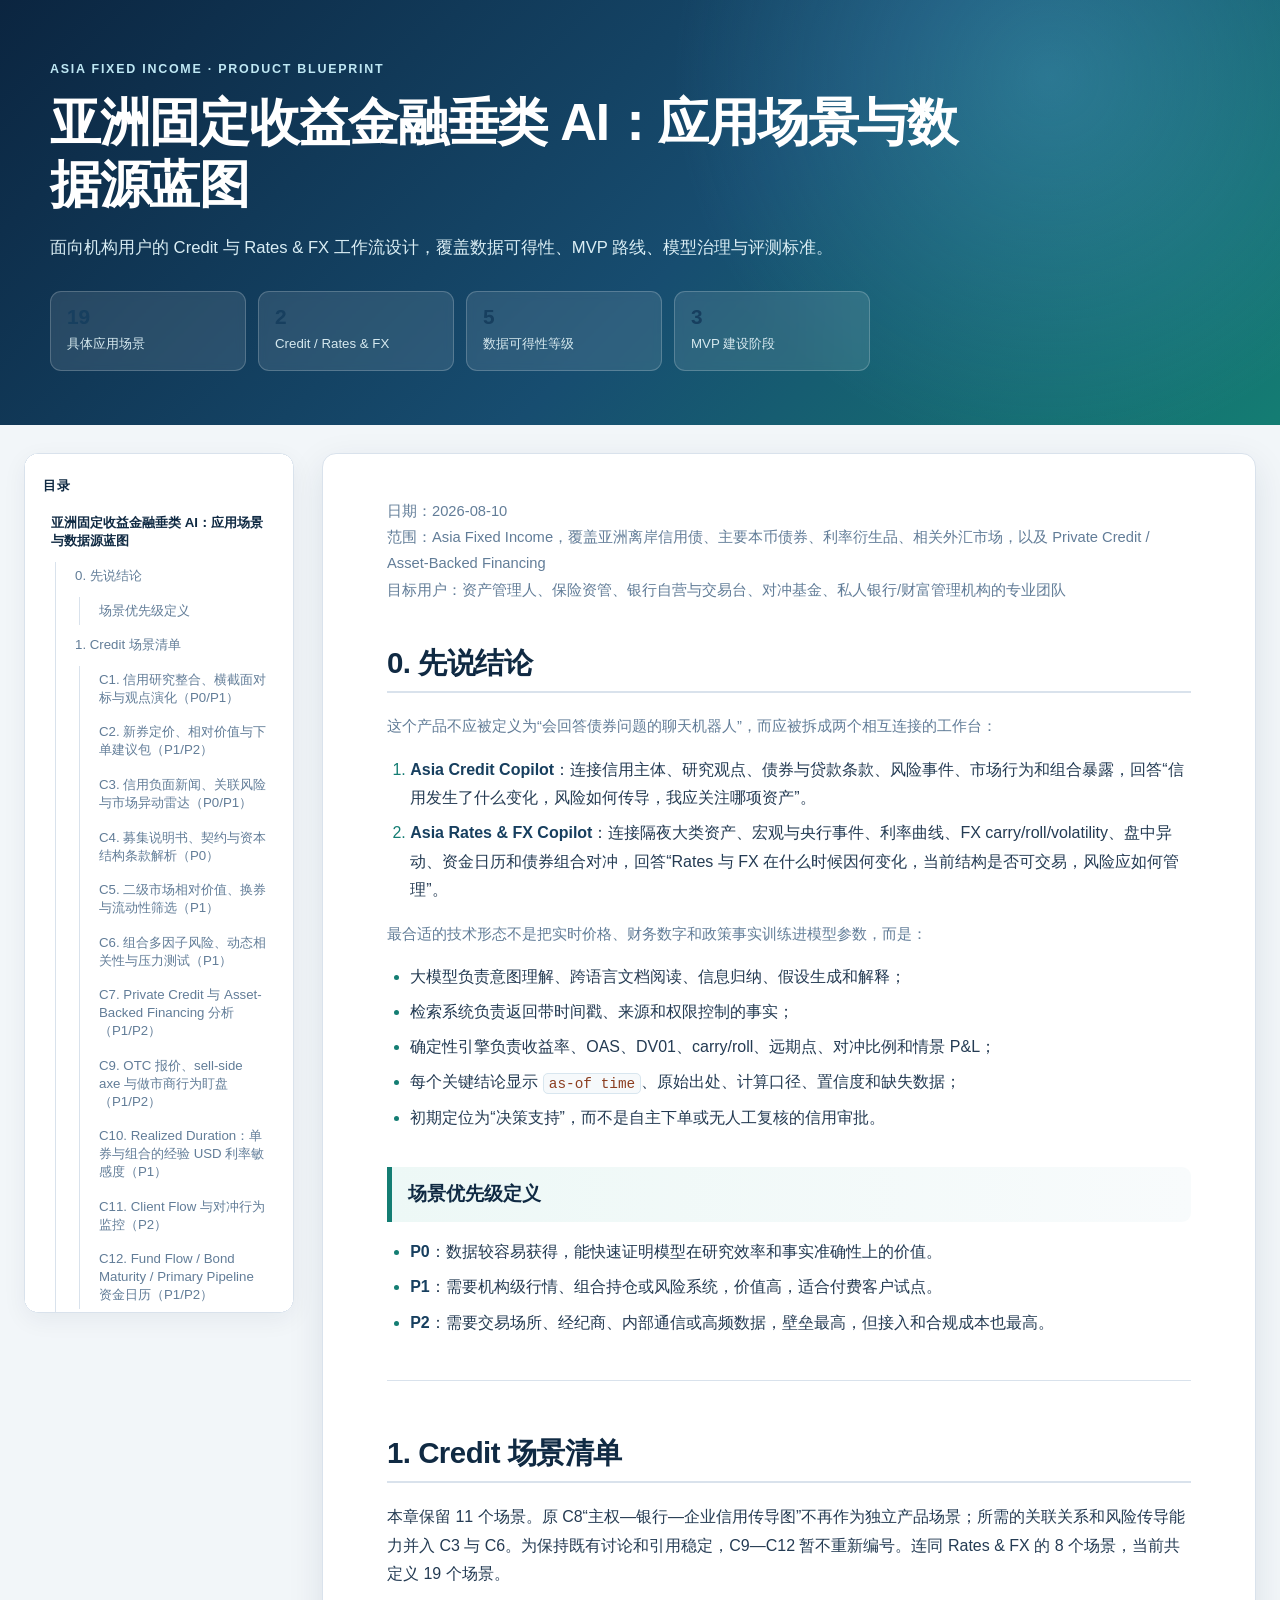
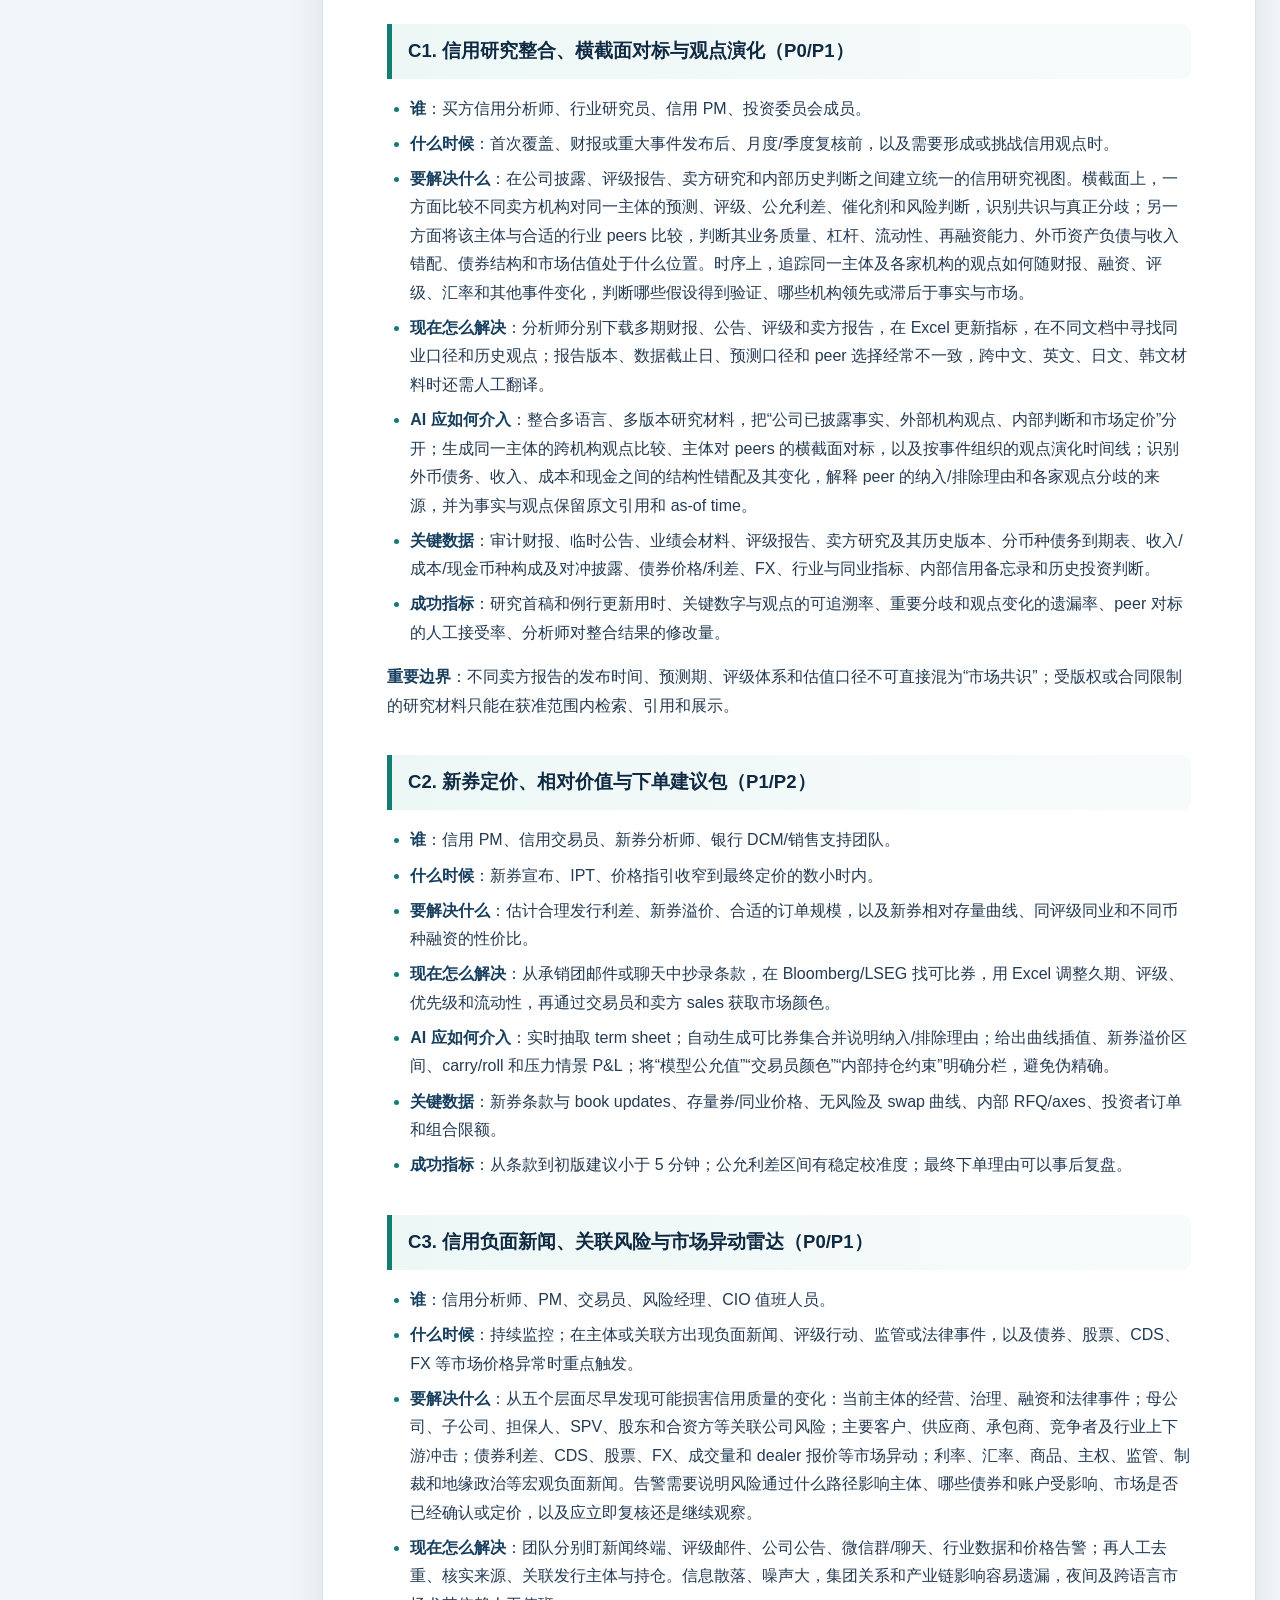
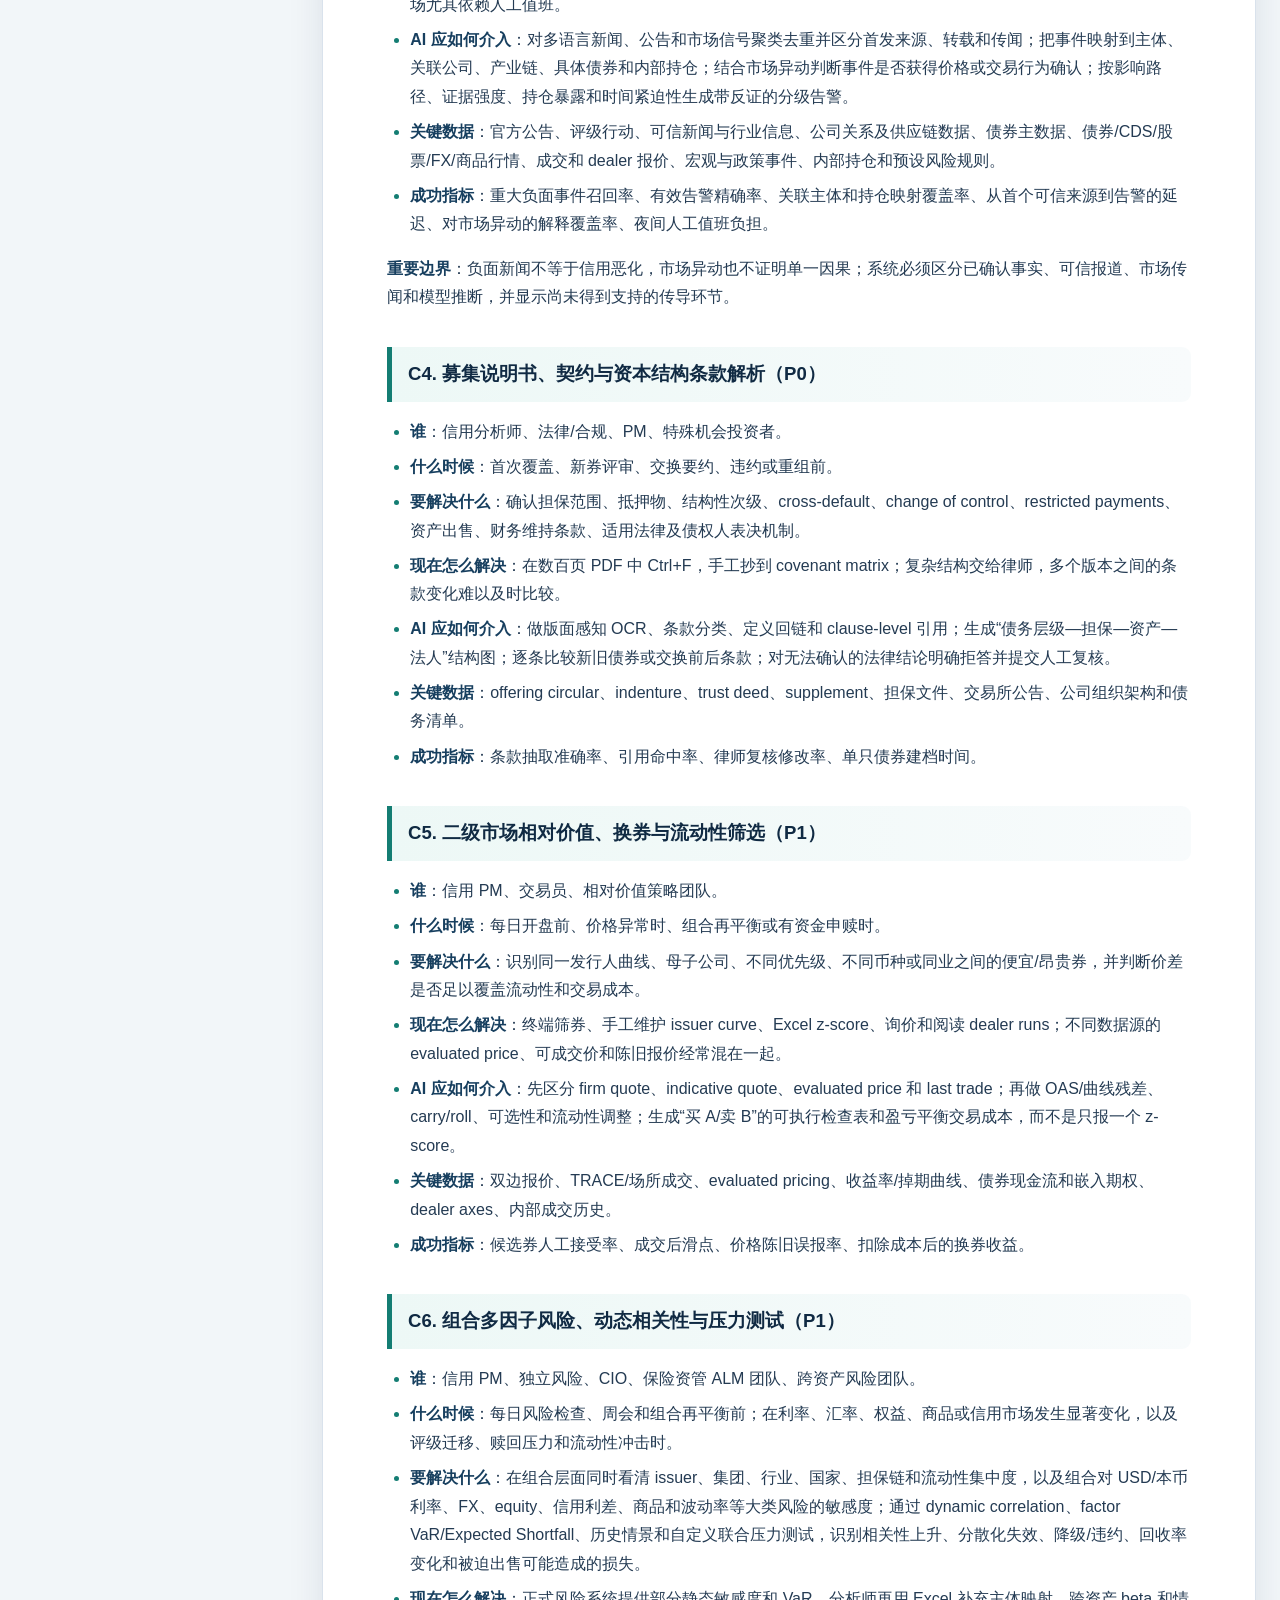
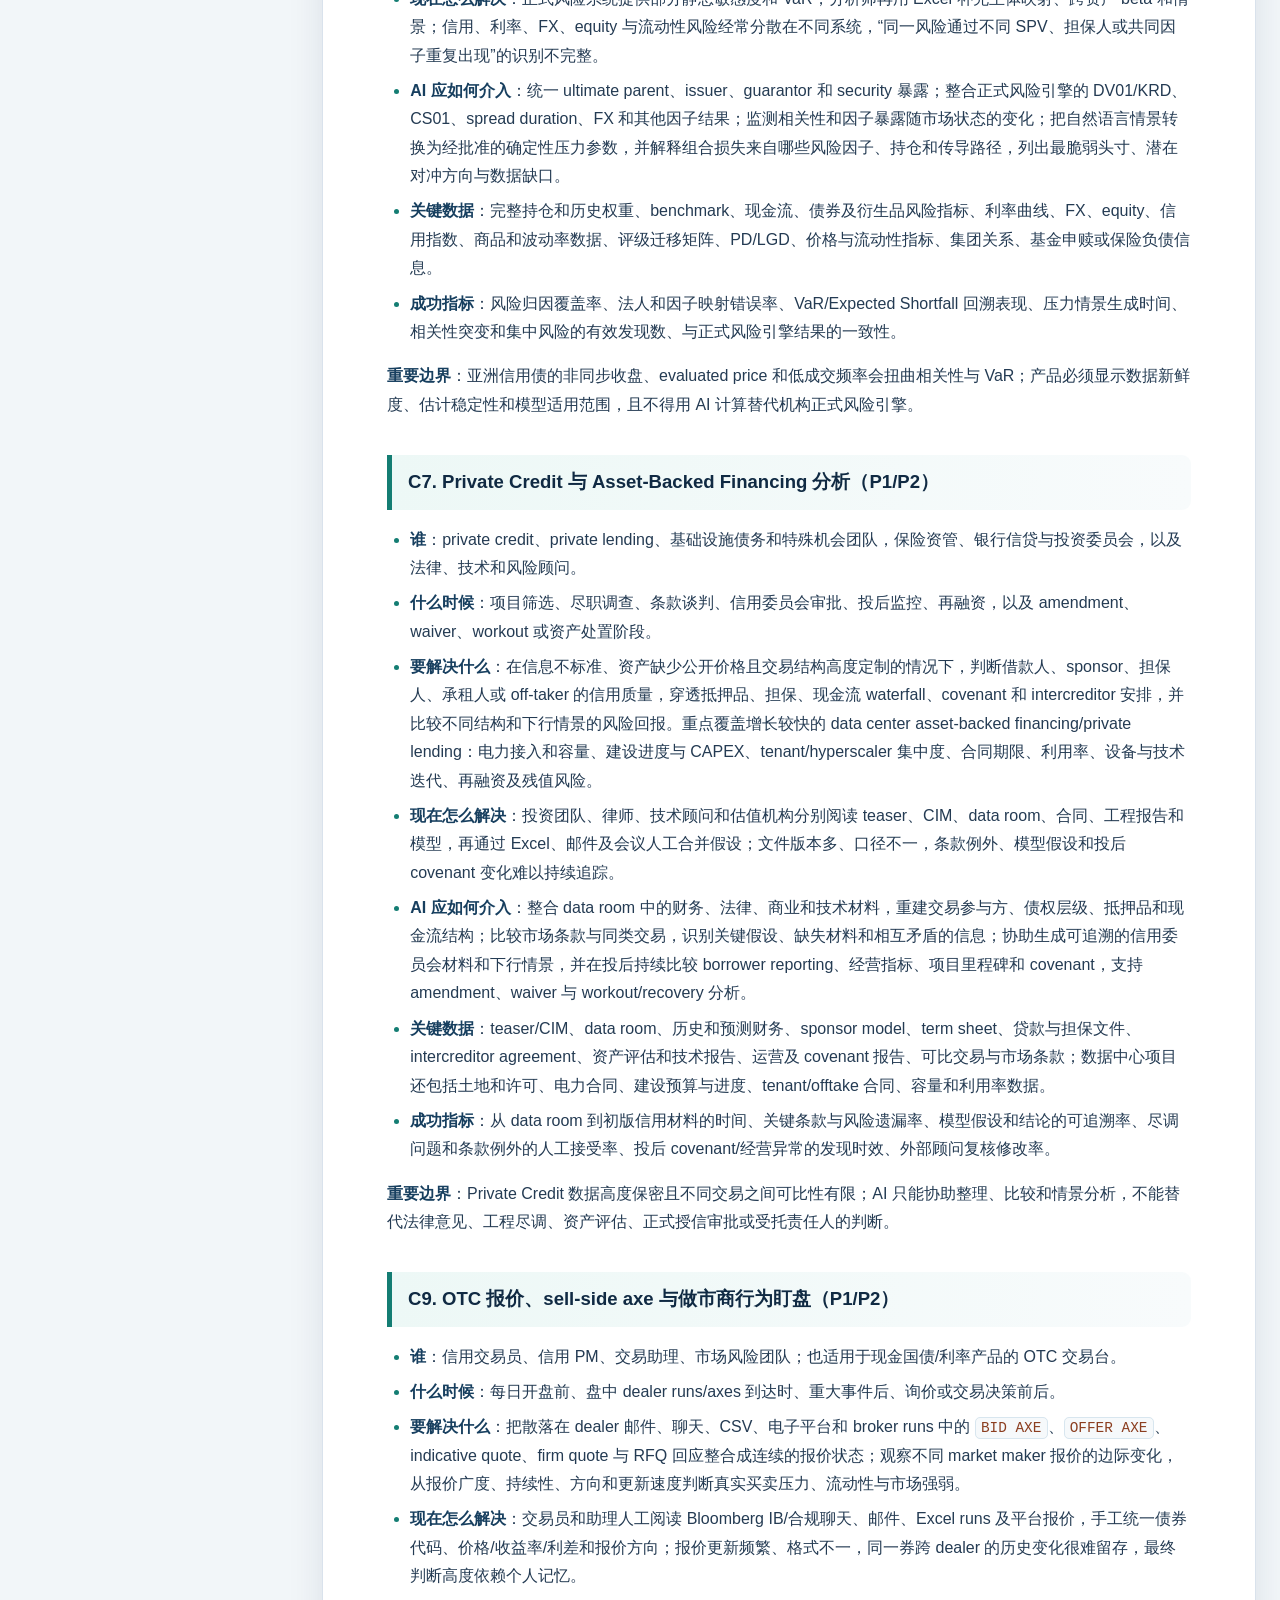
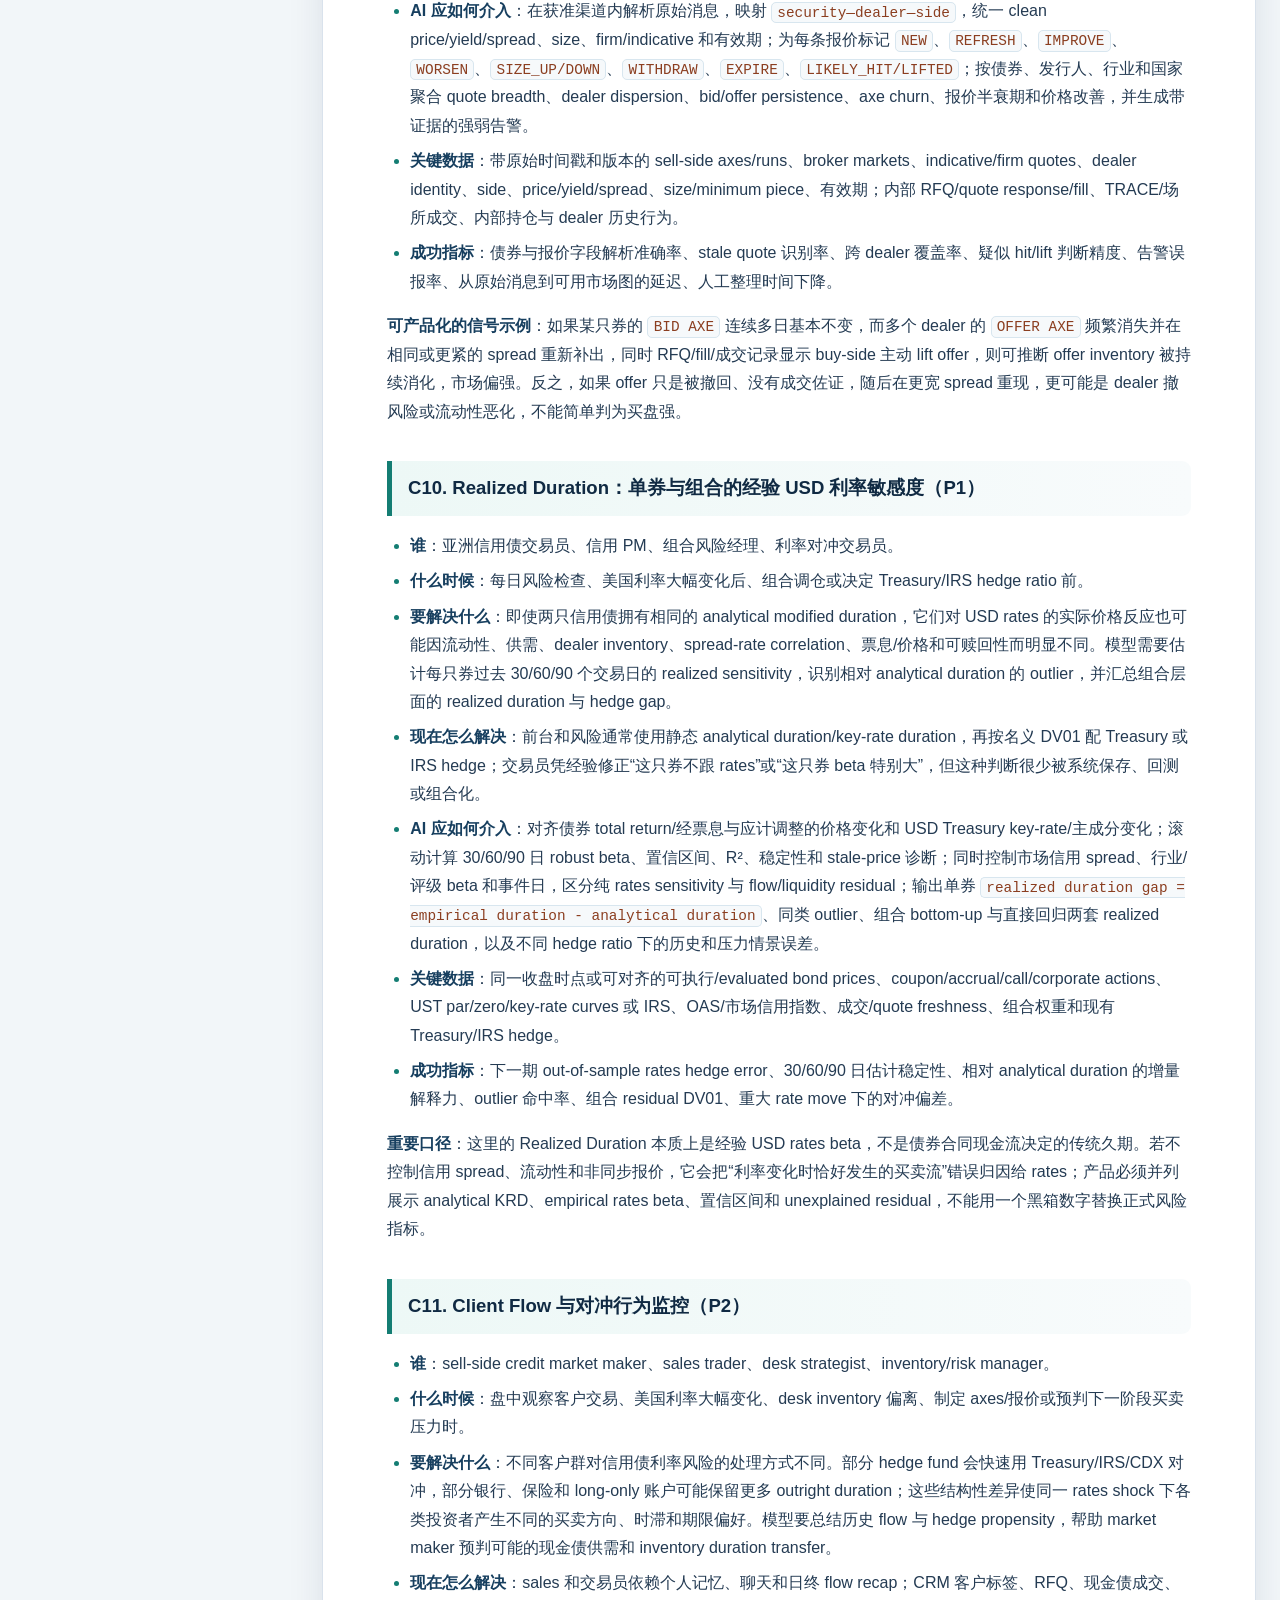
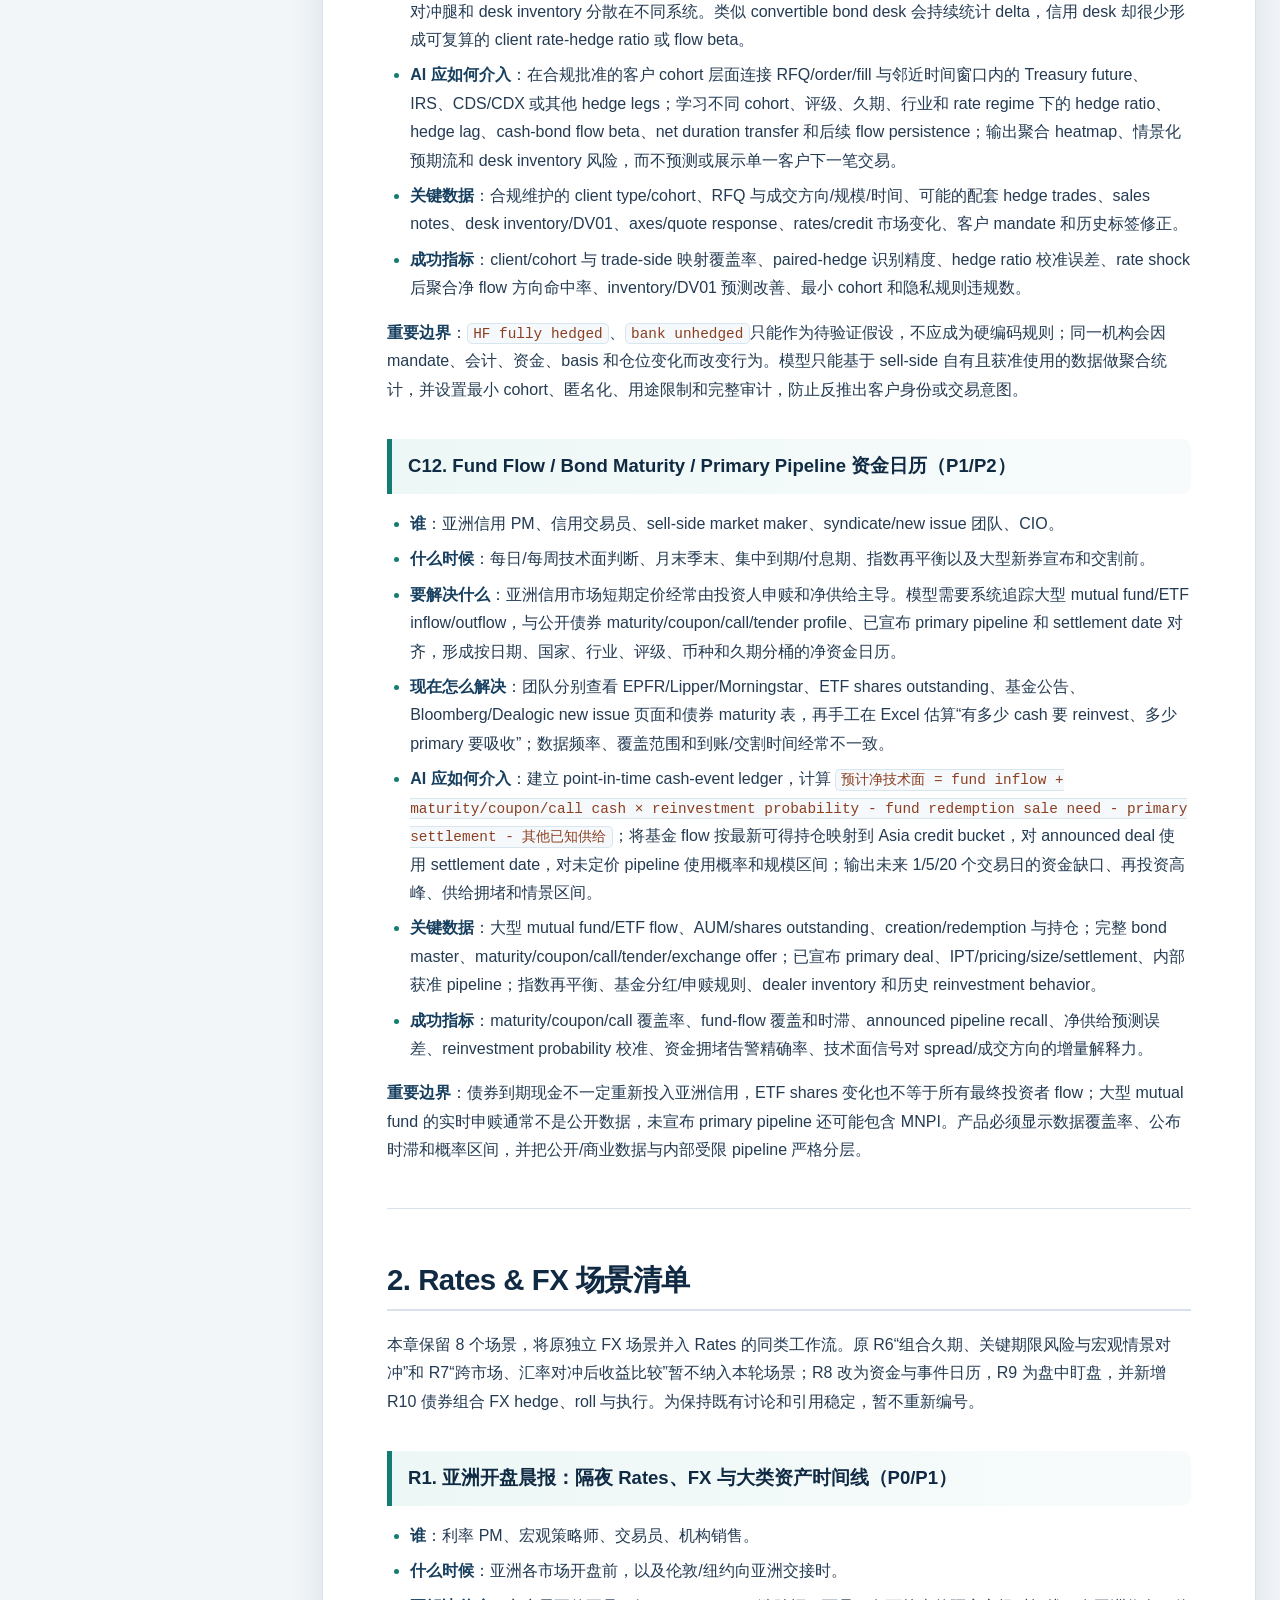
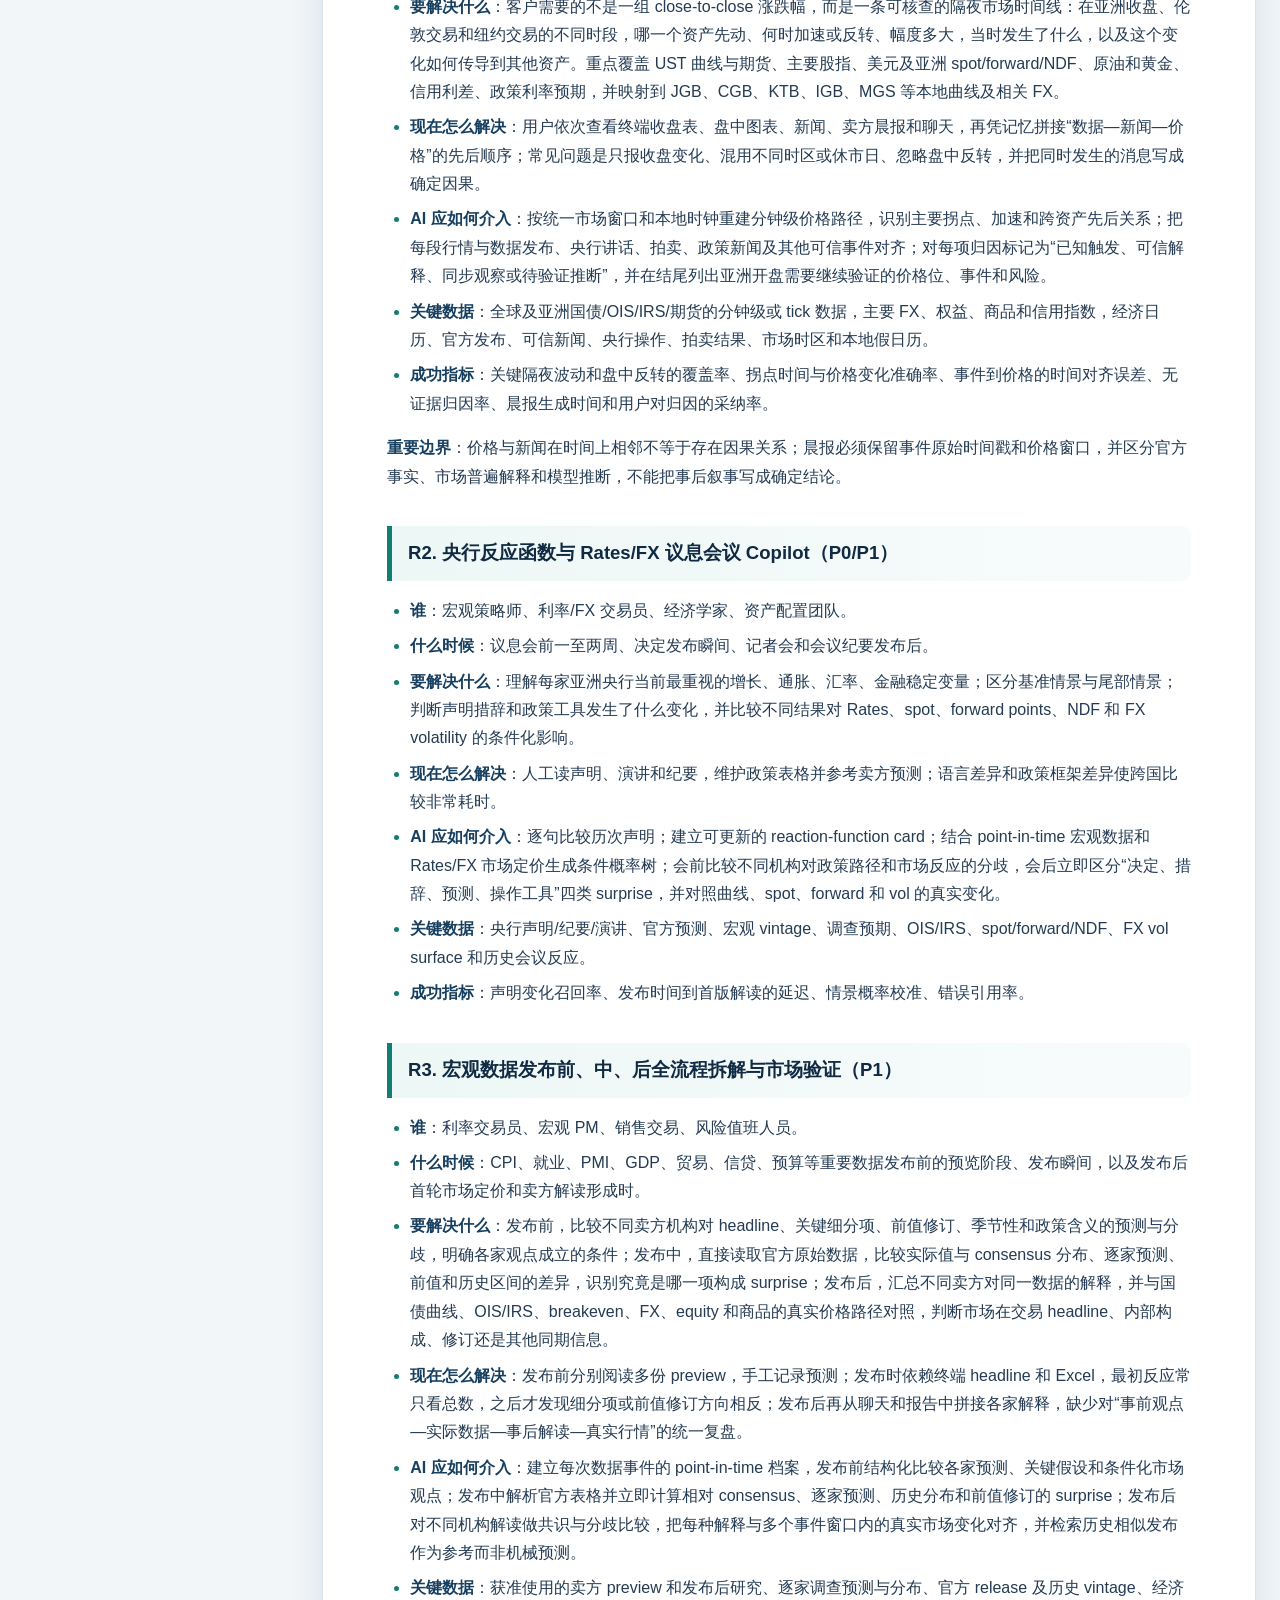
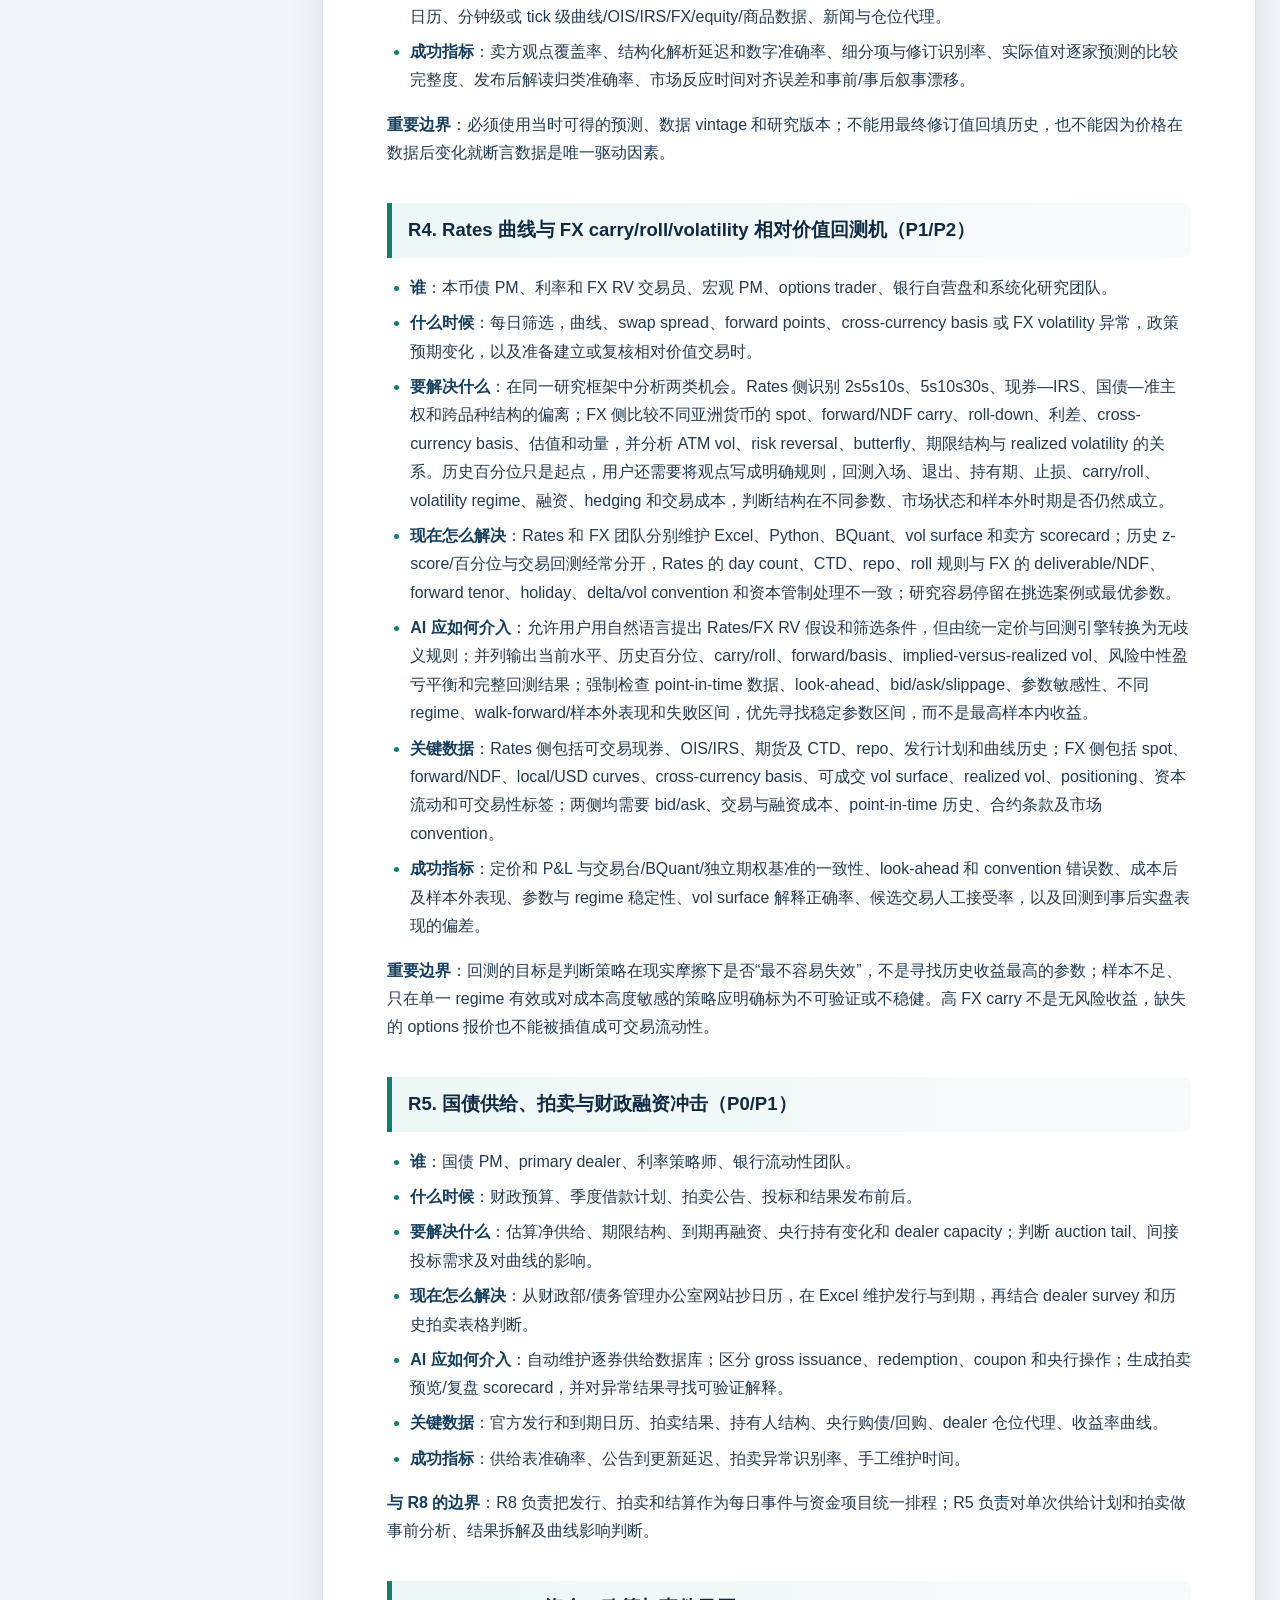
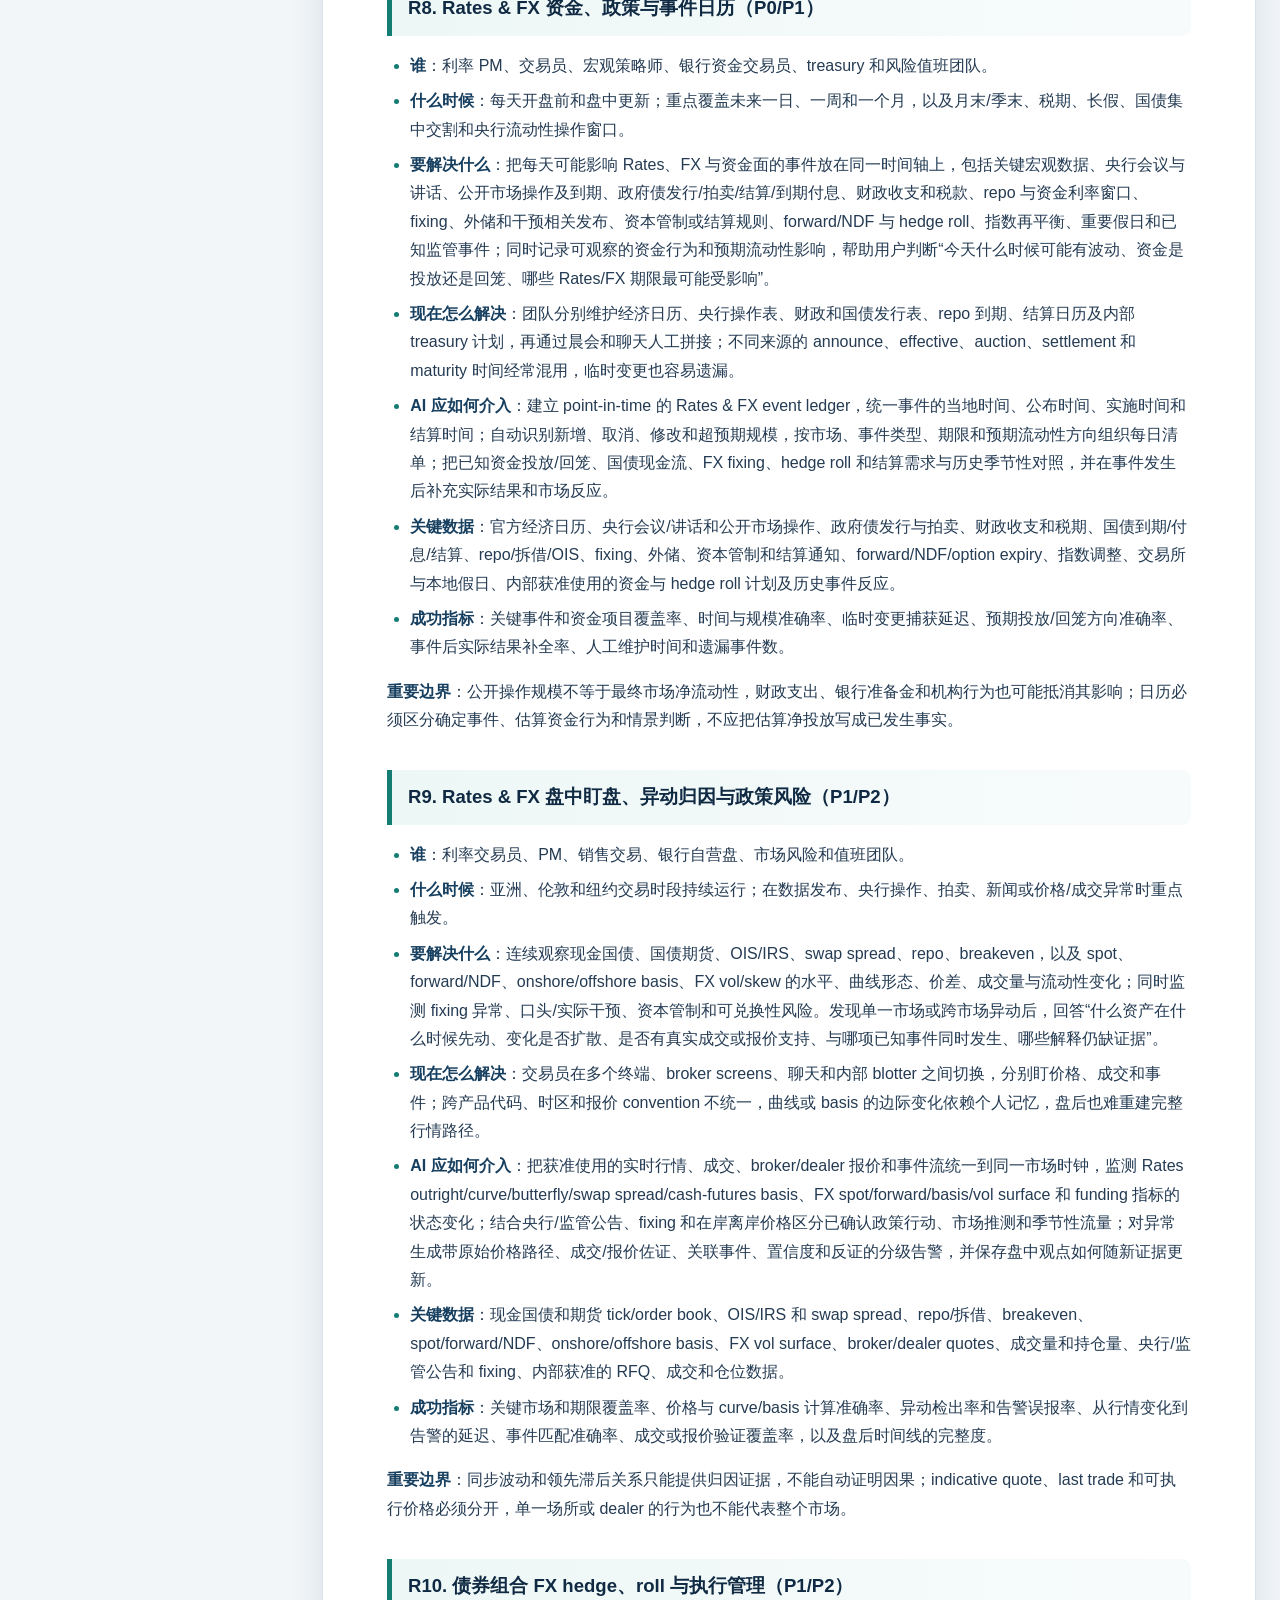
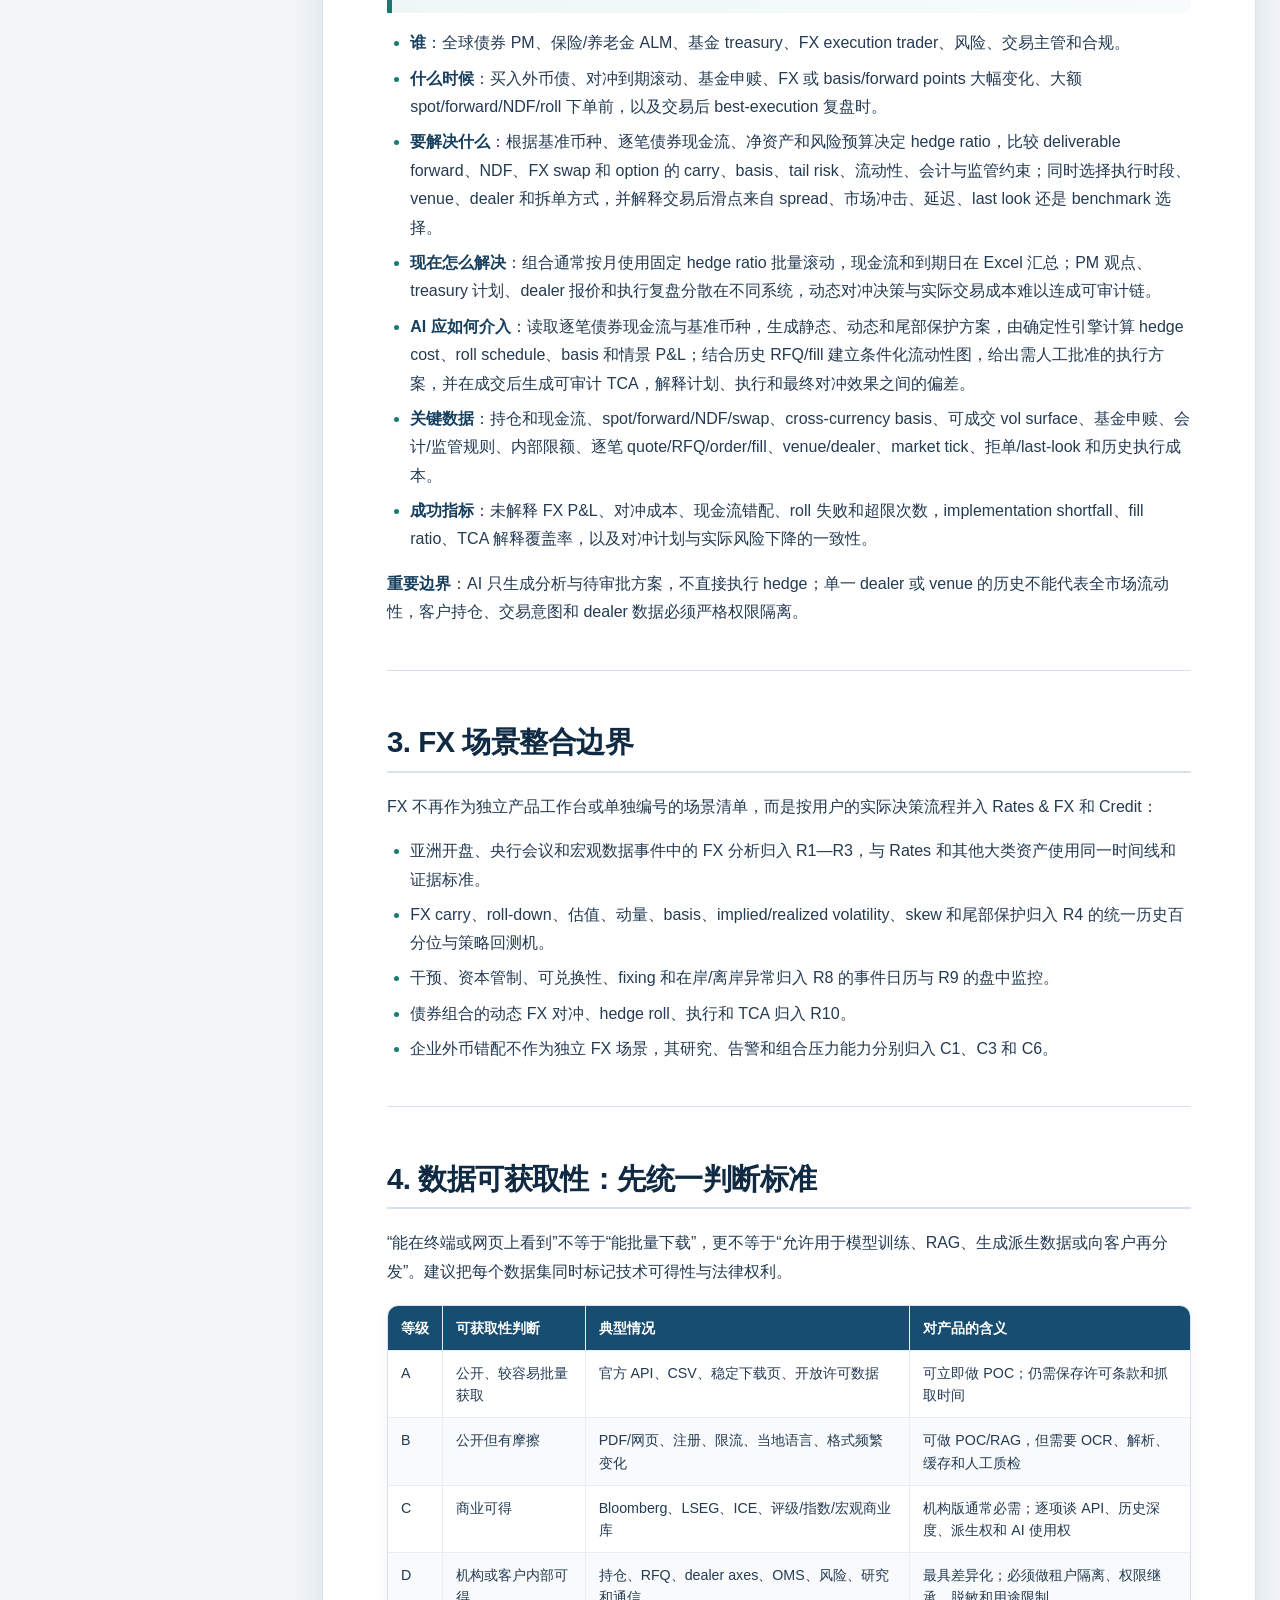
==== commit 521946a8: "docs: consolidate Asia fixed income AI product design" ====
--- a/reports/2026-08-10/asia-fixed-income-ai/index.html
+++ b/reports/2026-08-10/asia-fixed-income-ai/index.html
@@ -291,10 +291,10 @@
     <div class="hero-inner">
       <p class="eyebrow">Asia Fixed Income · Product Blueprint</p>
       <h1>亚洲固定收益金融垂类 AI：应用场景与数据源蓝图</h1>
-      <p class="hero-subtitle">面向机构用户的 Credit、Rates 与 FX 工作流设计，覆盖数据可得性、MVP 路线、模型治理与评测标准。</p>
+      <p class="hero-subtitle">面向机构用户的 Credit 与 Rates &amp; FX 工作流设计，覆盖数据可得性、MVP 路线、模型治理与评测标准。</p>
       <div class="metrics" aria-label="文档摘要">
-        <div class="metric"><strong>26</strong><span>具体应用场景</span></div>
-        <div class="metric"><strong>3</strong><span>Credit / Rates / FX</span></div>
+        <div class="metric"><strong>19</strong><span>具体应用场景</span></div>
+        <div class="metric"><strong>2</strong><span>Credit / Rates &amp; FX</span></div>
         <div class="metric"><strong>5</strong><span>数据可得性等级</span></div>
         <div class="metric"><strong>3</strong><span>MVP 建设阶段</span></div>
       </div>
@@ -326,27 +326,18 @@
 <li><a href="#c12-fund-flow-bond-maturity-primary-pipeline-p1p2">C12. Fund Flow / Bond Maturity / Primary Pipeline 资金日历（P1/P2）</a></li>
 </ul>
 </li>
-<li><a href="#2-rates">2. Rates 场景清单</a><ul>
-<li><a href="#r1-p0p1">R1. 亚洲开盘晨报：隔夜大类资产时间线与驱动归因（P0/P1）</a></li>
-<li><a href="#r2-copilotp0p1">R2. 央行反应函数与议息会议 Copilot（P0/P1）</a></li>
+<li><a href="#2-rates-fx">2. Rates &amp; FX 场景清单</a><ul>
+<li><a href="#r1-ratesfx-p0p1">R1. 亚洲开盘晨报：隔夜 Rates、FX 与大类资产时间线（P0/P1）</a></li>
+<li><a href="#r2-ratesfx-copilotp0p1">R2. 央行反应函数与 Rates/FX 议息会议 Copilot（P0/P1）</a></li>
 <li><a href="#r3-p1">R3. 宏观数据发布前、中、后全流程拆解与市场验证（P1）</a></li>
-<li><a href="#r4-carryroll-p1">R4. 曲线相对价值、carry/roll 与策略回测机（P1）</a></li>
+<li><a href="#r4-rates-fx-carryrollvolatility-p1p2">R4. Rates 曲线与 FX carry/roll/volatility 相对价值回测机（P1/P2）</a></li>
 <li><a href="#r5-p0p1">R5. 国债供给、拍卖与财政融资冲击（P0/P1）</a></li>
-<li><a href="#r8-rates-p0p1">R8. Rates 资金与事件日历（P0/P1）</a></li>
-<li><a href="#r9-rates-p1p2">R9. Rates 盘中盯盘与异动归因（P1/P2）</a></li>
+<li><a href="#r8-rates-fx-p0p1">R8. Rates &amp; FX 资金、政策与事件日历（P0/P1）</a></li>
+<li><a href="#r9-rates-fx-p1p2">R9. Rates &amp; FX 盘中盯盘、异动归因与政策风险（P1/P2）</a></li>
+<li><a href="#r10-fx-hedgeroll-p1p2">R10. 债券组合 FX hedge、roll 与执行管理（P1/P2）</a></li>
 </ul>
 </li>
-<li><a href="#3-fx">3. FX 场景清单</a><ul>
-<li><a href="#f1-fx-regime-p0p1">F1. 亚洲 FX 晨报、驱动因子与 regime 识别（P0/P1）</a></li>
-<li><a href="#f2-fx-playbookp1">F2. 央行/宏观事件前后的 FX playbook（P1）</a></li>
-<li><a href="#f3-p1">F3. 亚洲债券组合的动态汇率对冲（P1）</a></li>
-<li><a href="#f4-carryp1">F4. Carry、估值、动量与拥挤度的机会筛选（P1）</a></li>
-<li><a href="#f5-fx-options-p1p2">F5. FX options 波动率、偏斜与尾部保护（P1/P2）</a></li>
-<li><a href="#f6-p0p1">F6. 干预、资本管制与可兑换性风险监测（P0/P1）</a></li>
-<li><a href="#f7-fx-tcap2">F7. FX 执行前流动性选择与交易后 TCA（P2）</a></li>
-<li><a href="#f8-fx-p0p1">F8. 企业外币错配与“FX 到信用”传导（P0/P1）</a></li>
-</ul>
-</li>
+<li><a href="#3-fx">3. FX 场景整合边界</a></li>
 <li><a href="#4">4. 数据可获取性：先统一判断标准</a><ul>
 <li><a href="#_2">建议的数据权利字段</a></li>
 </ul>
@@ -358,9 +349,9 @@
 </ul>
 </li>
 <li><a href="#7">7. 数据源清单：客户内部数据——真正的产品壁垒</a></li>
-<li><a href="#8">8. 三类场景所需的最小数据包</a><ul>
+<li><a href="#8">8. 两类产品所需的最小数据包</a><ul>
 <li><a href="#81-credit">8.1 Credit 重点场景的数据可得性</a></li>
-<li><a href="#82-rates">8.2 Rates 重点场景的数据可得性</a></li>
+<li><a href="#82-rates-fx">8.2 Rates &amp; FX 重点场景的数据可得性</a></li>
 </ul>
 </li>
 <li><a href="#9">9. 数据工程与模型设计的硬要求</a><ul>
@@ -387,26 +378,22 @@
 </ul>
 </div>
 
-
-
-
-</div>
+      </div>
 
 
 
     </aside>
     <main>
       <article>
-        <h1 id="ai">亚洲固定收益金融垂类 AI：应用场景与数据源蓝图</h1>
+<h1 id="ai">亚洲固定收益金融垂类 AI：应用场景与数据源蓝图</h1>
 <p>日期：2026-08-10<br />
 范围：Asia Fixed Income，覆盖亚洲离岸信用债、主要本币债券、利率衍生品、相关外汇市场，以及 Private Credit / Asset-Backed Financing<br>
 目标用户：资产管理人、保险资管、银行自营与交易台、对冲基金、私人银行/财富管理机构的专业团队  </p>
 <h2 id="0">0. 先说结论</h2>
-<p>这个产品不应被定义为“会回答债券问题的聊天机器人”，而应被拆成三个相互连接的工作台：</p>
+<p>这个产品不应被定义为“会回答债券问题的聊天机器人”，而应被拆成两个相互连接的工作台：</p>
 <ol>
 <li><strong>Asia Credit Copilot</strong>：连接信用主体、研究观点、债券与贷款条款、风险事件、市场行为和组合暴露，回答“信用发生了什么变化，风险如何传导，我应关注哪项资产”。</li>
-<li><strong>Asia Rates Copilot</strong>：连接隔夜大类资产、宏观与央行事件、曲线相对价值、市场异动和资金日历，回答“利率在什么时候因何变化，当前结构是否可交易，今天还应关注什么”。</li>
-<li><strong>Asia FX &amp; Hedging Copilot</strong>：把汇率、远期点、基差、波动率与债券现金流连接起来，回答“外汇风险来自哪里，怎样以可解释的成本对冲”。</li>
+<li><strong>Asia Rates &amp; FX Copilot</strong>：连接隔夜大类资产、宏观与央行事件、利率曲线、FX carry/roll/volatility、盘中异动、资金日历和债券组合对冲，回答“Rates 与 FX 在什么时候因何变化，当前结构是否可交易，风险应如何管理”。</li>
 </ol>
 <p>最合适的技术形态不是把实时价格、财务数字和政策事实训练进模型参数，而是：</p>
 <ul>
@@ -424,15 +411,15 @@
 </ul>
 <hr />
 <h2 id="1-credit">1. Credit 场景清单</h2>
-<p>本章保留 11 个场景。原 C8“主权—银行—企业信用传导图”不再作为独立产品场景；所需的关联关系和风险传导能力并入 C3 与 C6。为保持既有讨论和引用稳定，C9—C12 暂不重新编号。</p>
+<p>本章保留 11 个场景。原 C8“主权—银行—企业信用传导图”不再作为独立产品场景；所需的关联关系和风险传导能力并入 C3 与 C6。为保持既有讨论和引用稳定，C9—C12 暂不重新编号。连同 Rates &amp; FX 的 8 个场景，当前共定义 19 个场景。</p>
 <h3 id="c1-p0p1">C1. 信用研究整合、横截面对标与观点演化（P0/P1）</h3>
 <ul>
 <li><strong>谁</strong>：买方信用分析师、行业研究员、信用 PM、投资委员会成员。</li>
 <li><strong>什么时候</strong>：首次覆盖、财报或重大事件发布后、月度/季度复核前，以及需要形成或挑战信用观点时。</li>
-<li><strong>要解决什么</strong>：在公司披露、评级报告、卖方研究和内部历史判断之间建立统一的信用研究视图。横截面上，一方面比较不同卖方机构对同一主体的预测、评级、公允利差、催化剂和风险判断，识别共识与真正分歧；另一方面将该主体与合适的行业 peers 比较，判断其业务质量、杠杆、流动性、再融资能力、债券结构和市场估值处于什么位置。时序上，追踪同一主体及各家机构的观点如何随财报、融资、评级和其他事件变化，判断哪些假设得到验证、哪些机构领先或滞后于事实与市场。</li>
+<li><strong>要解决什么</strong>：在公司披露、评级报告、卖方研究和内部历史判断之间建立统一的信用研究视图。横截面上，一方面比较不同卖方机构对同一主体的预测、评级、公允利差、催化剂和风险判断，识别共识与真正分歧；另一方面将该主体与合适的行业 peers 比较，判断其业务质量、杠杆、流动性、再融资能力、外币资产负债与收入错配、债券结构和市场估值处于什么位置。时序上，追踪同一主体及各家机构的观点如何随财报、融资、评级、汇率和其他事件变化，判断哪些假设得到验证、哪些机构领先或滞后于事实与市场。</li>
 <li><strong>现在怎么解决</strong>：分析师分别下载多期财报、公告、评级和卖方报告，在 Excel 更新指标，在不同文档中寻找同业口径和历史观点；报告版本、数据截止日、预测口径和 peer 选择经常不一致，跨中文、英文、日文、韩文材料时还需人工翻译。</li>
-<li><strong>AI 应如何介入</strong>：整合多语言、多版本研究材料，把“公司已披露事实、外部机构观点、内部判断和市场定价”分开；生成同一主体的跨机构观点比较、主体对 peers 的横截面对标，以及按事件组织的观点演化时间线；解释 peer 的纳入/排除理由和各家观点分歧的来源，并为事实与观点保留原文引用和 as-of time。</li>
-<li><strong>关键数据</strong>：审计财报、临时公告、业绩会材料、评级报告、卖方研究及其历史版本、债务到期表、债券价格/利差、行业与同业指标、内部信用备忘录和历史投资判断。</li>
+<li><strong>AI 应如何介入</strong>：整合多语言、多版本研究材料，把“公司已披露事实、外部机构观点、内部判断和市场定价”分开；生成同一主体的跨机构观点比较、主体对 peers 的横截面对标，以及按事件组织的观点演化时间线；识别外币债务、收入、成本和现金之间的结构性错配及其变化，解释 peer 的纳入/排除理由和各家观点分歧的来源，并为事实与观点保留原文引用和 as-of time。</li>
+<li><strong>关键数据</strong>：审计财报、临时公告、业绩会材料、评级报告、卖方研究及其历史版本、分币种债务到期表、收入/成本/现金币种构成及对冲披露、债券价格/利差、FX、行业与同业指标、内部信用备忘录和历史投资判断。</li>
 <li><strong>成功指标</strong>：研究首稿和例行更新用时、关键数字与观点的可追溯率、重要分歧和观点变化的遗漏率、peer 对标的人工接受率、分析师对整合结果的修改量。</li>
 </ul>
 <p><strong>重要边界</strong>：不同卖方报告的发布时间、预测期、评级体系和估值口径不可直接混为“市场共识”；受版权或合同限制的研究材料只能在获准范围内检索、引用和展示。</p>
@@ -544,27 +531,27 @@
 </ul>
 <p><strong>重要边界</strong>：债券到期现金不一定重新投入亚洲信用，ETF shares 变化也不等于所有最终投资者 flow；大型 mutual fund 的实时申赎通常不是公开数据，未宣布 primary pipeline 还可能包含 MNPI。产品必须显示数据覆盖率、公布时滞和概率区间，并把公开/商业数据与内部受限 pipeline 严格分层。</p>
 <hr />
-<h2 id="2-rates">2. Rates 场景清单</h2>
-<p>本章保留 7 个场景。原 R6“组合久期、关键期限风险与宏观情景对冲”和 R7“跨市场、汇率对冲后收益比较”暂不纳入本轮场景；R8 改为资金与事件日历，并新增 R9 盘中盯盘。为保持既有讨论和引用稳定，暂不重新编号。</p>
-<h3 id="r1-p0p1">R1. 亚洲开盘晨报：隔夜大类资产时间线与驱动归因（P0/P1）</h3>
+<h2 id="2-rates-fx">2. Rates &amp; FX 场景清单</h2>
+<p>本章保留 8 个场景，将原独立 FX 场景并入 Rates 的同类工作流。原 R6“组合久期、关键期限风险与宏观情景对冲”和 R7“跨市场、汇率对冲后收益比较”暂不纳入本轮场景；R8 改为资金与事件日历，R9 为盘中盯盘，并新增 R10 债券组合 FX hedge、roll 与执行。为保持既有讨论和引用稳定，暂不重新编号。</p>
+<h3 id="r1-ratesfx-p0p1">R1. 亚洲开盘晨报：隔夜 Rates、FX 与大类资产时间线（P0/P1）</h3>
 <ul>
 <li><strong>谁</strong>：利率 PM、宏观策略师、交易员、机构销售。</li>
 <li><strong>什么时候</strong>：亚洲各市场开盘前，以及伦敦/纽约向亚洲交接时。</li>
-<li><strong>要解决什么</strong>：客户需要的不是一组 close-to-close 涨跌幅，而是一条可核查的隔夜市场时间线：在亚洲收盘、伦敦交易和纽约交易的不同时段，哪一个资产先动、何时加速或反转、幅度多大，当时发生了什么，以及这个变化如何传导到其他资产。重点覆盖 UST 曲线与期货、主要股指、美元及 JPY/CNH、原油和黄金、信用利差、政策利率预期，并映射到 JGB、CGB、KTB、IGB、MGS 等亚洲本地曲线。</li>
+<li><strong>要解决什么</strong>：客户需要的不是一组 close-to-close 涨跌幅，而是一条可核查的隔夜市场时间线：在亚洲收盘、伦敦交易和纽约交易的不同时段，哪一个资产先动、何时加速或反转、幅度多大，当时发生了什么，以及这个变化如何传导到其他资产。重点覆盖 UST 曲线与期货、主要股指、美元及亚洲 spot/forward/NDF、原油和黄金、信用利差、政策利率预期，并映射到 JGB、CGB、KTB、IGB、MGS 等本地曲线及相关 FX。</li>
 <li><strong>现在怎么解决</strong>：用户依次查看终端收盘表、盘中图表、新闻、卖方晨报和聊天，再凭记忆拼接“数据—新闻—价格”的先后顺序；常见问题是只报收盘变化、混用不同时区或休市日、忽略盘中反转，并把同时发生的消息写成确定因果。</li>
 <li><strong>AI 应如何介入</strong>：按统一市场窗口和本地时钟重建分钟级价格路径，识别主要拐点、加速和跨资产先后关系；把每段行情与数据发布、央行讲话、拍卖、政策新闻及其他可信事件对齐；对每项归因标记为“已知触发、可信解释、同步观察或待验证推断”，并在结尾列出亚洲开盘需要继续验证的价格位、事件和风险。</li>
 <li><strong>关键数据</strong>：全球及亚洲国债/OIS/IRS/期货的分钟级或 tick 数据，主要 FX、权益、商品和信用指数，经济日历、官方发布、可信新闻、央行操作、拍卖结果、市场时区和本地假日历。</li>
 <li><strong>成功指标</strong>：关键隔夜波动和盘中反转的覆盖率、拐点时间与价格变化准确率、事件到价格的时间对齐误差、无证据归因率、晨报生成时间和用户对归因的采纳率。</li>
 </ul>
 <p><strong>重要边界</strong>：价格与新闻在时间上相邻不等于存在因果关系；晨报必须保留事件原始时间戳和价格窗口，并区分官方事实、市场普遍解释和模型推断，不能把事后叙事写成确定结论。</p>
-<h3 id="r2-copilotp0p1">R2. 央行反应函数与议息会议 Copilot（P0/P1）</h3>
+<h3 id="r2-ratesfx-copilotp0p1">R2. 央行反应函数与 Rates/FX 议息会议 Copilot（P0/P1）</h3>
 <ul>
 <li><strong>谁</strong>：宏观策略师、利率/FX 交易员、经济学家、资产配置团队。</li>
 <li><strong>什么时候</strong>：议息会前一至两周、决定发布瞬间、记者会和会议纪要发布后。</li>
-<li><strong>要解决什么</strong>：理解每家亚洲央行当前最重视的增长、通胀、汇率、金融稳定变量；区分基准情景与尾部情景；判断声明措辞和政策工具发生了什么变化。</li>
+<li><strong>要解决什么</strong>：理解每家亚洲央行当前最重视的增长、通胀、汇率、金融稳定变量；区分基准情景与尾部情景；判断声明措辞和政策工具发生了什么变化，并比较不同结果对 Rates、spot、forward points、NDF 和 FX volatility 的条件化影响。</li>
 <li><strong>现在怎么解决</strong>：人工读声明、演讲和纪要，维护政策表格并参考卖方预测；语言差异和政策框架差异使跨国比较非常耗时。</li>
-<li><strong>AI 应如何介入</strong>：逐句比较历次声明；建立可更新的 reaction-function card；结合 point-in-time 宏观数据和市场定价生成条件概率树；会后立即区分“决定、措辞、预测、操作工具”四类 surprise。</li>
-<li><strong>关键数据</strong>：央行声明/纪要/演讲、官方预测、宏观 vintage、调查预期、OIS/IRS/FX 定价和历史会议反应。</li>
+<li><strong>AI 应如何介入</strong>：逐句比较历次声明；建立可更新的 reaction-function card；结合 point-in-time 宏观数据和 Rates/FX 市场定价生成条件概率树；会前比较不同机构对政策路径和市场反应的分歧，会后立即区分“决定、措辞、预测、操作工具”四类 surprise，并对照曲线、spot、forward 和 vol 的真实变化。</li>
+<li><strong>关键数据</strong>：央行声明/纪要/演讲、官方预测、宏观 vintage、调查预期、OIS/IRS、spot/forward/NDF、FX vol surface 和历史会议反应。</li>
 <li><strong>成功指标</strong>：声明变化召回率、发布时间到首版解读的延迟、情景概率校准、错误引用率。</li>
 </ul>
 <h3 id="r3-p1">R3. 宏观数据发布前、中、后全流程拆解与市场验证（P1）</h3>
@@ -578,17 +565,17 @@
 <li><strong>成功指标</strong>：卖方观点覆盖率、结构化解析延迟和数字准确率、细分项与修订识别率、实际值对逐家预测的比较完整度、发布后解读归类准确率、市场反应时间对齐误差和事前/事后叙事漂移。</li>
 </ul>
 <p><strong>重要边界</strong>：必须使用当时可得的预测、数据 vintage 和研究版本；不能用最终修订值回填历史，也不能因为价格在数据后变化就断言数据是唯一驱动因素。</p>
-<h3 id="r4-carryroll-p1">R4. 曲线相对价值、carry/roll 与策略回测机（P1）</h3>
-<ul>
-<li><strong>谁</strong>：本币债 PM、利率 RV 交易员、银行自营盘。</li>
-<li><strong>什么时候</strong>：每日筛选、曲线或 swap spread 异常、政策预期变化，以及准备建立或复核相对价值交易时。</li>
-<li><strong>要解决什么</strong>：识别 2s5s10s、5s10s30s、现券—IRS、国债—准主权和跨品种结构的偏离，并判断偏离是结构性变化还是可交易的均值回归机会。历史百分位只是起点，用户还需要把观点写成明确规则，回测不同入场、退出、持有期、止损、carry/roll、融资和交易成本假设，查看策略在不同市场状态、参数范围和样本外时期是否仍然成立。</li>
-<li><strong>现在怎么解决</strong>：每个市场维护独立 Excel、Python 或 BQuant 分析；历史 z-score 与交易回测常被分开，day count、假日、交割、CTD、fixing、roll 和融资规则不一致；研究结果容易停留在挑选案例或最优参数，难以系统检验稳健性。</li>
-<li><strong>AI 应如何介入</strong>：允许用户用自然语言提出 RV 假设和筛选条件，但由统一曲线与回测引擎将其转换为无歧义规则；并列输出当前估值、历史分布、carry/roll、风险中性盈亏平衡和完整回测结果；强制检查 point-in-time 数据、look-ahead、交易成本、参数敏感性、不同 regime、walk-forward/样本外表现和失败区间，优先寻找稳定参数区间，而不是展示最高样本内收益。</li>
-<li><strong>关键数据</strong>：可交易现券、OIS/IRS、期货及 CTD、repo 和融资成本、bid/ask 与成交成本、发行计划、point-in-time 曲线历史、合约条款、roll 规则和各市场 convention。</li>
-<li><strong>成功指标</strong>：定价和 P&amp;L 与交易台/BQuant 基准的一致性、look-ahead 和 convention 错误数、成本后及样本外表现、参数与 regime 稳定性、候选交易人工接受率，以及回测到事后实盘表现的偏差。</li>
-</ul>
-<p><strong>重要边界</strong>：回测的目标是判断策略在现实摩擦下是否“最不容易失效”，不是寻找历史收益最高的参数；样本不足、只在单一 regime 有效或对成本高度敏感的策略应明确标为不可验证或不稳健。</p>
+<h3 id="r4-rates-fx-carryrollvolatility-p1p2">R4. Rates 曲线与 FX carry/roll/volatility 相对价值回测机（P1/P2）</h3>
+<ul>
+<li><strong>谁</strong>：本币债 PM、利率和 FX RV 交易员、宏观 PM、options trader、银行自营盘和系统化研究团队。</li>
+<li><strong>什么时候</strong>：每日筛选，曲线、swap spread、forward points、cross-currency basis 或 FX volatility 异常，政策预期变化，以及准备建立或复核相对价值交易时。</li>
+<li><strong>要解决什么</strong>：在同一研究框架中分析两类机会。Rates 侧识别 2s5s10s、5s10s30s、现券—IRS、国债—准主权和跨品种结构的偏离；FX 侧比较不同亚洲货币的 spot、forward/NDF carry、roll-down、利差、cross-currency basis、估值和动量，并分析 ATM vol、risk reversal、butterfly、期限结构与 realized volatility 的关系。历史百分位只是起点，用户还需要将观点写成明确规则，回测入场、退出、持有期、止损、carry/roll、volatility regime、融资、hedging 和交易成本，判断结构在不同参数、市场状态和样本外时期是否仍然成立。</li>
+<li><strong>现在怎么解决</strong>：Rates 和 FX 团队分别维护 Excel、Python、BQuant、vol surface 和卖方 scorecard；历史 z-score/百分位与交易回测经常分开，Rates 的 day count、CTD、repo、roll 规则与 FX 的 deliverable/NDF、forward tenor、holiday、delta/vol convention 和资本管制处理不一致；研究容易停留在挑选案例或最优参数。</li>
+<li><strong>AI 应如何介入</strong>：允许用户用自然语言提出 Rates/FX RV 假设和筛选条件，但由统一定价与回测引擎转换为无歧义规则；并列输出当前水平、历史百分位、carry/roll、forward/basis、implied-versus-realized vol、风险中性盈亏平衡和完整回测结果；强制检查 point-in-time 数据、look-ahead、bid/ask/slippage、参数敏感性、不同 regime、walk-forward/样本外表现和失败区间，优先寻找稳定参数区间，而不是最高样本内收益。</li>
+<li><strong>关键数据</strong>：Rates 侧包括可交易现券、OIS/IRS、期货及 CTD、repo、发行计划和曲线历史；FX 侧包括 spot、forward/NDF、local/USD curves、cross-currency basis、可成交 vol surface、realized vol、positioning、资本流动和可交易性标签；两侧均需要 bid/ask、交易与融资成本、point-in-time 历史、合约条款及市场 convention。</li>
+<li><strong>成功指标</strong>：定价和 P&amp;L 与交易台/BQuant/独立期权基准的一致性、look-ahead 和 convention 错误数、成本后及样本外表现、参数与 regime 稳定性、vol surface 解释正确率、候选交易人工接受率，以及回测到事后实盘表现的偏差。</li>
+</ul>
+<p><strong>重要边界</strong>：回测的目标是判断策略在现实摩擦下是否“最不容易失效”，不是寻找历史收益最高的参数；样本不足、只在单一 regime 有效或对成本高度敏感的策略应明确标为不可验证或不稳健。高 FX carry 不是无风险收益，缺失的 options 报价也不能被插值成可交易流动性。</p>
 <h3 id="r5-p0p1">R5. 国债供给、拍卖与财政融资冲击（P0/P1）</h3>
 <ul>
 <li><strong>谁</strong>：国债 PM、primary dealer、利率策略师、银行流动性团队。</li>
@@ -600,109 +587,48 @@
 <li><strong>成功指标</strong>：供给表准确率、公告到更新延迟、拍卖异常识别率、手工维护时间。</li>
 </ul>
 <p><strong>与 R8 的边界</strong>：R8 负责把发行、拍卖和结算作为每日事件与资金项目统一排程；R5 负责对单次供给计划和拍卖做事前分析、结果拆解及曲线影响判断。</p>
-<h3 id="r8-rates-p0p1">R8. Rates 资金与事件日历（P0/P1）</h3>
+<h3 id="r8-rates-fx-p0p1">R8. Rates &amp; FX 资金、政策与事件日历（P0/P1）</h3>
 <ul>
 <li><strong>谁</strong>：利率 PM、交易员、宏观策略师、银行资金交易员、treasury 和风险值班团队。</li>
 <li><strong>什么时候</strong>：每天开盘前和盘中更新；重点覆盖未来一日、一周和一个月，以及月末/季末、税期、长假、国债集中交割和央行流动性操作窗口。</li>
-<li><strong>要解决什么</strong>：把每天可能影响利率与资金面的事件放在同一时间轴上，包括关键宏观数据、央行会议与讲话、公开市场操作及到期、政府债发行/拍卖/结算/到期付息、财政收支和税款、repo 与资金利率窗口、指数再平衡、重要假日和已知监管事件；同时记录可观察的资金行为和预期净流动性影响，帮助用户判断“今天什么时候可能有波动、资金是投放还是回笼、哪些期限最可能受影响”。</li>
+<li><strong>要解决什么</strong>：把每天可能影响 Rates、FX 与资金面的事件放在同一时间轴上，包括关键宏观数据、央行会议与讲话、公开市场操作及到期、政府债发行/拍卖/结算/到期付息、财政收支和税款、repo 与资金利率窗口、fixing、外储和干预相关发布、资本管制或结算规则、forward/NDF 与 hedge roll、指数再平衡、重要假日和已知监管事件；同时记录可观察的资金行为和预期流动性影响，帮助用户判断“今天什么时候可能有波动、资金是投放还是回笼、哪些 Rates/FX 期限最可能受影响”。</li>
 <li><strong>现在怎么解决</strong>：团队分别维护经济日历、央行操作表、财政和国债发行表、repo 到期、结算日历及内部 treasury 计划，再通过晨会和聊天人工拼接；不同来源的 announce、effective、auction、settlement 和 maturity 时间经常混用，临时变更也容易遗漏。</li>
-<li><strong>AI 应如何介入</strong>：建立 point-in-time 的 rates event ledger，统一事件的当地时间、公布时间、实施时间和结算时间；自动识别新增、取消、修改和超预期规模，按市场、事件类型、期限和预期流动性方向组织每日清单；把已知资金投放/回笼、国债现金流和结算需求与历史季节性对照，并在事件发生后补充实际结果和市场反应。</li>
-<li><strong>关键数据</strong>：官方经济日历、央行会议/讲话和公开市场操作、政府债发行与拍卖、财政收支和税期、国债到期/付息/结算、repo/拆借/OIS、指数调整、交易所与本地假日、内部获准使用的资金计划和历史事件反应。</li>
+<li><strong>AI 应如何介入</strong>：建立 point-in-time 的 Rates &amp; FX event ledger，统一事件的当地时间、公布时间、实施时间和结算时间；自动识别新增、取消、修改和超预期规模，按市场、事件类型、期限和预期流动性方向组织每日清单；把已知资金投放/回笼、国债现金流、FX fixing、hedge roll 和结算需求与历史季节性对照，并在事件发生后补充实际结果和市场反应。</li>
+<li><strong>关键数据</strong>：官方经济日历、央行会议/讲话和公开市场操作、政府债发行与拍卖、财政收支和税期、国债到期/付息/结算、repo/拆借/OIS、fixing、外储、资本管制和结算通知、forward/NDF/option expiry、指数调整、交易所与本地假日、内部获准使用的资金与 hedge roll 计划及历史事件反应。</li>
 <li><strong>成功指标</strong>：关键事件和资金项目覆盖率、时间与规模准确率、临时变更捕获延迟、预期投放/回笼方向准确率、事件后实际结果补全率、人工维护时间和遗漏事件数。</li>
 </ul>
 <p><strong>重要边界</strong>：公开操作规模不等于最终市场净流动性，财政支出、银行准备金和机构行为也可能抵消其影响；日历必须区分确定事件、估算资金行为和情景判断，不应把估算净投放写成已发生事实。</p>
-<h3 id="r9-rates-p1p2">R9. Rates 盘中盯盘与异动归因（P1/P2）</h3>
+<h3 id="r9-rates-fx-p1p2">R9. Rates &amp; FX 盘中盯盘、异动归因与政策风险（P1/P2）</h3>
 <ul>
 <li><strong>谁</strong>：利率交易员、PM、销售交易、银行自营盘、市场风险和值班团队。</li>
 <li><strong>什么时候</strong>：亚洲、伦敦和纽约交易时段持续运行；在数据发布、央行操作、拍卖、新闻或价格/成交异常时重点触发。</li>
-<li><strong>要解决什么</strong>：连续观察现金国债、国债期货、OIS/IRS、swap spread、repo、breakeven 和相关 FX 的水平、曲线形态、价差、成交量与流动性变化；发现单一市场或跨市场异动后，回答“什么资产在什么时候先动、变化是否扩散、是否有真实成交或报价支持、与哪项已知事件同时发生、哪些解释仍缺证据”。</li>
+<li><strong>要解决什么</strong>：连续观察现金国债、国债期货、OIS/IRS、swap spread、repo、breakeven，以及 spot、forward/NDF、onshore/offshore basis、FX vol/skew 的水平、曲线形态、价差、成交量与流动性变化；同时监测 fixing 异常、口头/实际干预、资本管制和可兑换性风险。发现单一市场或跨市场异动后，回答“什么资产在什么时候先动、变化是否扩散、是否有真实成交或报价支持、与哪项已知事件同时发生、哪些解释仍缺证据”。</li>
 <li><strong>现在怎么解决</strong>：交易员在多个终端、broker screens、聊天和内部 blotter 之间切换，分别盯价格、成交和事件；跨产品代码、时区和报价 convention 不统一，曲线或 basis 的边际变化依赖个人记忆，盘后也难重建完整行情路径。</li>
-<li><strong>AI 应如何介入</strong>：把获准使用的实时行情、成交、broker/dealer 报价和事件流统一到同一市场时钟，监测 outright、curve、butterfly、swap spread、cash-futures basis 和 funding 指标的状态变化；对异常生成带原始价格路径、成交/报价佐证、关联事件、置信度和反证的分级告警，并保存盘中观点如何随新证据更新。</li>
-<li><strong>关键数据</strong>：现金国债和期货 tick/order book、OIS/IRS 和 swap spread、repo/拆借、breakeven、FX 与相关风险资产、broker/dealer quotes、成交量和持仓量、拍卖/央行/宏观事件、内部获准的 RFQ、成交和仓位数据。</li>
+<li><strong>AI 应如何介入</strong>：把获准使用的实时行情、成交、broker/dealer 报价和事件流统一到同一市场时钟，监测 Rates outright/curve/butterfly/swap spread/cash-futures basis、FX spot/forward/basis/vol surface 和 funding 指标的状态变化；结合央行/监管公告、fixing 和在岸离岸价格区分已确认政策行动、市场推测和季节性流量；对异常生成带原始价格路径、成交/报价佐证、关联事件、置信度和反证的分级告警，并保存盘中观点如何随新证据更新。</li>
+<li><strong>关键数据</strong>：现金国债和期货 tick/order book、OIS/IRS 和 swap spread、repo/拆借、breakeven、spot/forward/NDF、onshore/offshore basis、FX vol surface、broker/dealer quotes、成交量和持仓量、央行/监管公告和 fixing、内部获准的 RFQ、成交和仓位数据。</li>
 <li><strong>成功指标</strong>：关键市场和期限覆盖率、价格与 curve/basis 计算准确率、异动检出率和告警误报率、从行情变化到告警的延迟、事件匹配准确率、成交或报价验证覆盖率，以及盘后时间线的完整度。</li>
 </ul>
 <p><strong>重要边界</strong>：同步波动和领先滞后关系只能提供归因证据，不能自动证明因果；indicative quote、last trade 和可执行价格必须分开，单一场所或 dealer 的行为也不能代表整个市场。</p>
+<h3 id="r10-fx-hedgeroll-p1p2">R10. 债券组合 FX hedge、roll 与执行管理（P1/P2）</h3>
+<ul>
+<li><strong>谁</strong>：全球债券 PM、保险/养老金 ALM、基金 treasury、FX execution trader、风险、交易主管和合规。</li>
+<li><strong>什么时候</strong>：买入外币债、对冲到期滚动、基金申赎、FX 或 basis/forward points 大幅变化、大额 spot/forward/NDF/roll 下单前，以及交易后 best-execution 复盘时。</li>
+<li><strong>要解决什么</strong>：根据基准币种、逐笔债券现金流、净资产和风险预算决定 hedge ratio，比较 deliverable forward、NDF、FX swap 和 option 的 carry、basis、tail risk、流动性、会计与监管约束；同时选择执行时段、venue、dealer 和拆单方式，并解释交易后滑点来自 spread、市场冲击、延迟、last look 还是 benchmark 选择。</li>
+<li><strong>现在怎么解决</strong>：组合通常按月使用固定 hedge ratio 批量滚动，现金流和到期日在 Excel 汇总；PM 观点、treasury 计划、dealer 报价和执行复盘分散在不同系统，动态对冲决策与实际交易成本难以连成可审计链。</li>
+<li><strong>AI 应如何介入</strong>：读取逐笔债券现金流与基准币种，生成静态、动态和尾部保护方案，由确定性引擎计算 hedge cost、roll schedule、basis 和情景 P&amp;L；结合历史 RFQ/fill 建立条件化流动性图，给出需人工批准的执行方案，并在成交后生成可审计 TCA，解释计划、执行和最终对冲效果之间的偏差。</li>
+<li><strong>关键数据</strong>：持仓和现金流、spot/forward/NDF/swap、cross-currency basis、可成交 vol surface、基金申赎、会计/监管规则、内部限额、逐笔 quote/RFQ/order/fill、venue/dealer、market tick、拒单/last-look 和历史执行成本。</li>
+<li><strong>成功指标</strong>：未解释 FX P&amp;L、对冲成本、现金流错配、roll 失败和超限次数，implementation shortfall、fill ratio、TCA 解释覆盖率，以及对冲计划与实际风险下降的一致性。</li>
+</ul>
+<p><strong>重要边界</strong>：AI 只生成分析与待审批方案，不直接执行 hedge；单一 dealer 或 venue 的历史不能代表全市场流动性，客户持仓、交易意图和 dealer 数据必须严格权限隔离。</p>
 <hr />
-<h2 id="3-fx">3. FX 场景清单</h2>
-<h3 id="f1-fx-regime-p0p1">F1. 亚洲 FX 晨报、驱动因子与 regime 识别（P0/P1）</h3>
-<ul>
-<li><strong>谁</strong>：FX PM/交易员、宏观 PM、亚洲债券 PM、机构销售。</li>
-<li><strong>什么时候</strong>：亚洲开盘前、主要市场交接时，以及美元/人民币/日元出现大幅波动时。</li>
-<li><strong>要解决什么</strong>：回答各货币变化主要来自美元 beta、利差、风险偏好、商品、人民币联动、本地政策还是技术性流量，并识别驱动结构是否改变。</li>
-<li><strong>现在怎么解决</strong>：终端图表、卖方晨报、交易员聊天和手工回归；解释往往是“看图讲故事”，变量发布时间和价格窗口不一致。</li>
-<li><strong>AI 应如何介入</strong>：先给精确价格事实，再展示多因子归因及不确定性；区分短期 flow 与中期宏观 regime；把结论映射到相关本币债和美元债持仓。</li>
-<li><strong>关键数据</strong>：spot、forward/NDF、利差、美元指数、商品、权益、宏观 surprise、资金流和事件新闻。</li>
-<li><strong>成功指标</strong>：事实错误率、驱动稳定性、错误因果表述率、用户追问减少。</li>
-</ul>
-<h3 id="f2-fx-playbookp1">F2. 央行/宏观事件前后的 FX playbook（P1）</h3>
-<ul>
-<li><strong>谁</strong>：FX spot/forward 交易员、宏观 PM、options trader。</li>
-<li><strong>什么时候</strong>：央行会议、CPI、就业、选举、预算、评级事件或资本管制政策发布前后。</li>
-<li><strong>要解决什么</strong>：定义不同结果下 spot、forward points、curve、vol/skew 的可能反应，以及哪些价位/时间窗口会证伪原判断。</li>
-<li><strong>现在怎么解决</strong>：交易员手工翻历史图、问策略师、参考卖方 event preview；案例选择容易受记忆偏差影响。</li>
-<li><strong>AI 应如何介入</strong>：用 point-in-time 数据检索相似事件；输出条件情景而非确定预测；把预期差、仓位、流动性和政策反应分开；自动生成事件后复盘。</li>
-<li><strong>关键数据</strong>：事件日历、调查分布、历史 spot/forward/options 分钟数据、央行文本、positioning/flow proxy、内部交易日志。</li>
-<li><strong>成功指标</strong>：playbook 覆盖率、情景校准、事件后复盘完成率、事前/事后叙事漂移。</li>
-</ul>
-<h3 id="f3-p1">F3. 亚洲债券组合的动态汇率对冲（P1）</h3>
-<ul>
-<li><strong>谁</strong>：全球债券 PM、保险/养老金 ALM、基金 treasury、风险团队。</li>
-<li><strong>什么时候</strong>：买入外币债、对冲到期滚动、申赎、FX 波动或 basis/forward points 变化时。</li>
-<li><strong>要解决什么</strong>：确定按净资产、现金流、duration 或风险预算对冲多少；选择 deliverable forward、NDF、FX swap 或 option；平衡 carry、tail risk、流动性和会计要求。</li>
-<li><strong>现在怎么解决</strong>：按月用固定 hedge ratio 批量滚动，Excel 汇总各币种现金流；PM 观点、投资者基准和 treasury 执行常彼此脱节。</li>
-<li><strong>AI 应如何介入</strong>：读取逐笔债券现金流与基准币种；生成静态/动态/尾部三类方案；确定性计算 hedge cost、roll schedule、basis 和情景 P&amp;L；解释会计、准入和 liquidity 约束并交由人工审批。</li>
-<li><strong>关键数据</strong>：持仓和现金流、spot/forward/NDF/swap、basis、vol surface、基金申赎、会计/监管规则、内部限额和历史执行成本。</li>
-<li><strong>成功指标</strong>：未解释 FX P&amp;L、对冲成本、现金流错配、滚动失败和超限次数。</li>
-</ul>
-<h3 id="f4-carryp1">F4. Carry、估值、动量与拥挤度的机会筛选（P1）</h3>
-<ul>
-<li><strong>谁</strong>：宏观/FX PM、系统化策略团队、研究员。</li>
-<li><strong>什么时候</strong>：每日/每周组合构建、regime 切换或跨货币比较时。</li>
-<li><strong>要解决什么</strong>：在亚洲可交易货币中寻找经波动、尾部、交易成本和资本管制调整后的 carry/RV 机会，并避免把高 carry 误当免费收益。</li>
-<li><strong>现在怎么解决</strong>：Excel/Python 因子表、卖方 scorecard 和人工主观覆盖；数据修订、NDF convention 和不可交易时期常处理不一致。</li>
-<li><strong>AI 应如何介入</strong>：允许用户自然语言组合因子，但用版本化研究引擎回测；显示每个信号的经济逻辑、历史失效期、成本敏感性和当前数据质量；不根据一次回测自动建议实盘。</li>
-<li><strong>关键数据</strong>：spot/forward/NDF、利率曲线、CPI/REER、外部平衡、vol、positioning、交易成本、资本流动和可交易性标签。</li>
-<li><strong>成功指标</strong>：数据泄漏为零、成本后稳定性、信号解释覆盖率、研究到审批周期。</li>
-</ul>
-<h3 id="f5-fx-options-p1p2">F5. FX options 波动率、偏斜与尾部保护（P1/P2）</h3>
-<ul>
-<li><strong>谁</strong>：options trader、宏观 PM、风险经理、结构化产品团队。</li>
-<li><strong>什么时候</strong>：重大事件前、隐含波动率异常、组合需要尾部保护或卖出波动率时。</li>
-<li><strong>要解决什么</strong>：理解 ATM vol、risk reversal、butterfly、term structure 与 realized vol 的关系；比较不同 strike/tenor 的保护效率和 Greeks 风险。</li>
-<li><strong>现在怎么解决</strong>：交易台专用 vol surface、broker runs 和定价表；非期权团队很难把报价 convention 转为组合层面的直观损益。</li>
-<li><strong>AI 应如何介入</strong>：把自然语言风险转成经批准的期权结构候选；调用定价引擎生成 Greeks、情景和 breakeven；解释 smile、barrier 和流动性风险；报价缺失时不插值出伪流动性。</li>
-<li><strong>关键数据</strong>：可成交 vol surface、spot/forward、利率曲线、交易 convention、历史 realized vol、内部 RFQ 和交易成本。</li>
-<li><strong>成功指标</strong>：与前台定价误差、结构解释正确率、遗漏风险条款数、单位保护成本。</li>
-</ul>
-<h3 id="f6-p0p1">F6. 干预、资本管制与可兑换性风险监测（P0/P1）</h3>
-<ul>
-<li><strong>谁</strong>：EM FX PM、亚洲债券 PM、treasury、风险与合规。</li>
-<li><strong>什么时候</strong>：汇率接近政策敏感区、外储快速变化、NDF/在岸价差扩大、监管调整或流动性骤降时。</li>
-<li><strong>要解决什么</strong>：识别口头/实际干预概率、结算与资金汇出风险、在岸离岸分割及政策工具变化，并评估对债券回报和对冲可执行性的影响。</li>
-<li><strong>现在怎么解决</strong>：阅读央行声明、当地新闻和 dealer color，手工跟踪外储、fixing、onshore/offshore basis；不同国家规则散落在多份通知中。</li>
-<li><strong>AI 应如何介入</strong>：维护逐国 policy playbook 和规则变更时间线；区分已确认干预、推测干预和季节性官方流量；把政策变化映射到可交易产品、结算路径和持仓。</li>
-<li><strong>关键数据</strong>：央行/监管公告、fixing、外储、国际收支、spot/NDF/basis、成交量、custodian/银行操作通知。</li>
-<li><strong>成功指标</strong>：规则更新及时性、错误告警率、受影响持仓识别率、结算事件减少。</li>
-</ul>
-<h3 id="f7-fx-tcap2">F7. FX 执行前流动性选择与交易后 TCA（P2）</h3>
-<ul>
-<li><strong>谁</strong>：FX execution trader、treasury、交易主管、合规。</li>
-<li><strong>什么时候</strong>：大额 spot/forward/NDF/roll 下单前，以及日终/月度 best-execution 复盘时。</li>
-<li><strong>要解决什么</strong>：选择 venue、dealer、算法、时段和拆单方式；解释滑点来自市场冲击、延迟、spread、last look 还是错误 benchmark。</li>
-<li><strong>现在怎么解决</strong>：EMS/多银行平台提供基础 TCA，团队再用 Excel 对比报价；dealer 响应质量与币种/时段关系没有充分利用。</li>
-<li><strong>AI 应如何介入</strong>：基于历史 RFQ 和成交构建条件化 liquidity map；下单前预测可执行区间并建议人工批准的执行计划；成交后自动生成可审计 TCA 叙述，严格隔离敏感 dealer 数据。</li>
-<li><strong>关键数据</strong>：逐笔 quote/RFQ、order、fill、timestamp、venue/dealer、benchmark、市场 tick、拒单/last-look、内部交易规则。</li>
-<li><strong>成功指标</strong>：implementation shortfall、fill ratio、信息泄露代理、TCA 解释覆盖率、合规例外。</li>
-</ul>
-<h3 id="f8-fx-p0p1">F8. 企业外币错配与“FX 到信用”传导（P0/P1）</h3>
-<ul>
-<li><strong>谁</strong>：信用分析师、信用 PM、主权/银行研究员。</li>
-<li><strong>什么时候</strong>：本币大幅贬值、美元融资成本上升、企业发布债务或套保披露时。</li>
-<li><strong>要解决什么</strong>：识别收入、成本、债务、现金和 hedge 的币种错配；估算汇率变化如何影响 EBITDA、利息覆盖、契约空间和再融资能力。</li>
-<li><strong>现在怎么解决</strong>：从财报附注手工抄外币债务和敏感性，很多公司只给净敞口或定性披露；之后在 Excel 做粗略冲击。</li>
-<li><strong>AI 应如何介入</strong>：跨期抽取币种暴露和套保政策；区分交易、折算和经济敞口；生成透明的 FX-to-credit bridge 及缺失假设；与同业和主权情景联动。</li>
-<li><strong>关键数据</strong>：财报附注、债务明细、衍生品披露、分地区收入/成本、FX 曲线、商品价格、信用指标和持仓。</li>
-<li><strong>成功指标</strong>：披露抽取准确率、未说明假设数、情景复算一致性、信用预警提前量。</li>
+<h2 id="3-fx">3. FX 场景整合边界</h2>
+<p>FX 不再作为独立产品工作台或单独编号的场景清单，而是按用户的实际决策流程并入 Rates &amp; FX 和 Credit：</p>
+<ul>
+<li>亚洲开盘、央行会议和宏观数据事件中的 FX 分析归入 R1—R3，与 Rates 和其他大类资产使用同一时间线和证据标准。</li>
+<li>FX carry、roll-down、估值、动量、basis、implied/realized volatility、skew 和尾部保护归入 R4 的统一历史百分位与策略回测机。</li>
+<li>干预、资本管制、可兑换性、fixing 和在岸/离岸异常归入 R8 的事件日历与 R9 的盘中监控。</li>
+<li>债券组合的动态 FX 对冲、hedge roll、执行和 TCA 归入 R10。</li>
+<li>企业外币错配不作为独立 FX 场景，其研究、告警和组合压力能力分别归入 C1、C3 和 C6。</li>
 </ul>
 <hr />
 <h2 id="4">4. 数据可获取性：先统一判断标准</h2>
@@ -760,8 +686,7 @@
 <th>数据源</th>
 <th>主要内容</th>
 <th style="text-align: right;">Credit</th>
-<th style="text-align: right;">Rates</th>
-<th style="text-align: right;">FX</th>
+<th style="text-align: right;">Rates &amp; FX</th>
 <th>可获取性</th>
 <th>关键限制/判断</th>
 </tr>
@@ -772,7 +697,6 @@
 <td>实时与历史行情、债券主数据、曲线、evaluated price、新券、新闻、财务与分析工具</td>
 <td style="text-align: right;">高</td>
 <td style="text-align: right;">高</td>
-<td style="text-align: right;">高</td>
 <td>C</td>
 <td>亚洲机构覆盖广；终端席位不自动包含服务器 API、训练、缓存或再分发权</td>
 </tr>
@@ -781,7 +705,6 @@
 <td>跨资产实时与历史、Refinitiv instrument master、新闻、交易与宏观</td>
 <td style="text-align: right;">高</td>
 <td style="text-align: right;">高</td>
-<td style="text-align: right;">高</td>
 <td>C</td>
 <td>适合 Bloomberg 冗余或替代；需分别确认 tick、server、derived data 和 AI 权利</td>
 </tr>
@@ -790,7 +713,6 @@
 <td>债券主数据、evaluated pricing、固定收益指数与部分实时/历史数据</td>
 <td style="text-align: right;">高</td>
 <td style="text-align: right;">中</td>
-<td style="text-align: right;">低</td>
 <td>C</td>
 <td>适合估值和组合；evaluated price 不是可成交报价，派生/展示权需谈判</td>
 </tr>
@@ -799,7 +721,6 @@
 <td>公司财务、债券/指数、CDS、经济与行业数据，具体取决于模块</td>
 <td style="text-align: right;">高</td>
 <td style="text-align: right;">高</td>
-<td style="text-align: right;">中</td>
 <td>C</td>
 <td>产品线分散；不能假设一个合同覆盖全部内容</td>
 </tr>
@@ -807,7 +728,6 @@
 <td>Moody's CreditView / S&amp;P RatingsDirect / Fitch Connect</td>
 <td>评级、评级行动、方法论、信用研究</td>
 <td style="text-align: right;">高</td>
-<td style="text-align: right;">低</td>
 <td style="text-align: right;">低</td>
 <td>B/C</td>
 <td>评级行动标题常公开，完整报告和批量历史通常付费；训练及大段输出权高度敏感</td>
@@ -817,7 +737,6 @@
 <td>卖方信用研究、宏观数据 preview/review、预测、评级/推荐、公允利差与历史观点版本</td>
 <td style="text-align: right;">高</td>
 <td style="text-align: right;">高</td>
-<td style="text-align: right;">中</td>
 <td>C/D</td>
 <td>C1/R3 的跨机构观点比较需要合法取得历史版本；终端阅读权不等于批量摄取、跨用户展示或模型训练权</td>
 </tr>
@@ -826,7 +745,6 @@
 <td>中国宏观、在岸债券、发行人财务、公告及部分全球市场数据</td>
 <td style="text-align: right;">高</td>
 <td style="text-align: right;">高</td>
-<td style="text-align: right;">中</td>
 <td>C</td>
 <td>中国市场很有价值；亚洲跨国覆盖和实时 OTC 深度需验证；API 与 AI 使用权另谈</td>
 </tr>
@@ -835,7 +753,6 @@
 <td>亚洲及全球宏观历史、季调、共识/高频指标，依供应商而异</td>
 <td style="text-align: right;">中</td>
 <td style="text-align: right;">高</td>
-<td style="text-align: right;">高</td>
 <td>C</td>
 <td>显著减少各国数据工程；vintage、导出、服务器及再分发权限需确认</td>
 </tr>
@@ -844,7 +761,6 @@
 <td>债券发行、承销、league table、定价过程、pipeline 和市场报道</td>
 <td style="text-align: right;">高</td>
 <td style="text-align: right;">中</td>
-<td style="text-align: right;">低</td>
 <td>C</td>
 <td>对 C2/C12 很关键；已宣布发行可商业获取，实时 book color、未公开 pipeline 和完整订单仍属于承销团/内部数据</td>
 </tr>
@@ -852,7 +768,6 @@
 <td>MarketAxess</td>
 <td>机构信用债 RFQ、交易、流动性/估值类数据及执行工作流</td>
 <td style="text-align: right;">高</td>
-<td style="text-align: right;">低</td>
 <td style="text-align: right;">低</td>
 <td>C/D</td>
 <td>需机构客户和合同；覆盖取决于债券与地区，不能视为全市场 order book</td>
@@ -862,7 +777,6 @@
 <td>国债、利率衍生品、信用和部分 FX 的电子交易/市场数据</td>
 <td style="text-align: right;">中</td>
 <td style="text-align: right;">高</td>
-<td style="text-align: right;">中</td>
 <td>C/D</td>
 <td>最有价值的数据往往与交易接入绑定；历史和派生用途另行许可</td>
 </tr>
@@ -871,7 +785,6 @@
 <td>Dealer axes、indicative/firm quotes、runs、broker markets；可能经 Bloomberg IB/ALLQ、LSEG Messenger、合规邮箱、CSV/FIX/API 或交易平台送达</td>
 <td style="text-align: right;">高</td>
 <td style="text-align: right;">高</td>
-<td style="text-align: right;">中</td>
 <td>D/E</td>
 <td>数据通常属于客户可见的双边/定向信息而非公共行情；能阅读不等于允许机器抓取，必须取得渠道、dealer 与客户合规授权</td>
 </tr>
@@ -879,7 +792,6 @@
 <td>BondbloX / BondEvalue 等亚洲债券平台</td>
 <td>亚洲债券价格发现、分级交易或估值/分析，依产品而异</td>
 <td style="text-align: right;">高</td>
-<td style="text-align: right;">低</td>
 <td style="text-align: right;">低</td>
 <td>C/D</td>
 <td>有亚洲特色，但覆盖、可成交深度、API 和历史需逐券 POC 验证</td>
@@ -889,7 +801,6 @@
 <td>全球债券主数据、到期/票息/call 等公司行动、价格/指数和发行信息</td>
 <td style="text-align: right;">高</td>
 <td style="text-align: right;">中</td>
-<td style="text-align: right;">低</td>
 <td>C</td>
 <td>可补 C10/C12 的 instrument master 和现金事件；机构级实时准确性和地域覆盖需抽样测试</td>
 </tr>
@@ -897,7 +808,6 @@
 <td>FINRA TRACE</td>
 <td>FINRA 成员上报的 TRACE-eligible 债券成交</td>
 <td style="text-align: right;">高</td>
-<td style="text-align: right;">低</td>
 <td style="text-align: right;">低</td>
 <td>A/B/C</td>
 <td>对部分亚洲美元债有价值，但不覆盖全部 Reg S/离岸 OTC 活动；免费、延迟、历史和订阅产品粒度不同</td>
@@ -907,7 +817,6 @@
 <td>美国报告制度下部分利率/信用/FX 衍生品交易</td>
 <td style="text-align: right;">中</td>
 <td style="text-align: right;">中</td>
-<td style="text-align: right;">中</td>
 <td>A/B</td>
 <td>原始数据量大、修订多、匿名且字段复杂；只能视作市场活动的部分窗口</td>
 </tr>
@@ -916,7 +825,6 @@
 <td>上市利率、FX 期货/期权、成交与持仓</td>
 <td style="text-align: right;">低</td>
 <td style="text-align: right;">高</td>
-<td style="text-align: right;">高</td>
 <td>A/B/C</td>
 <td>EOD 常较易得，实时 tick/order book 通常收费；对 OTC 市场只是代理</td>
 </tr>
@@ -924,7 +832,6 @@
 <td>EBS / 360T / Currenex / FXall 等 FX 场所</td>
 <td>spot、forward、swap/NDF 报价、成交和执行</td>
 <td style="text-align: right;">低</td>
-<td style="text-align: right;">低</td>
 <td style="text-align: right;">高</td>
 <td>C/D</td>
 <td>通常需交易关系；单一场所不代表全市场，客户数据隔离要求高</td>
@@ -932,7 +839,6 @@
 <tr>
 <td>CLS</td>
 <td>FX 结算量、部分聚合市场数据和机构级数据产品</td>
-<td style="text-align: right;">低</td>
 <td style="text-align: right;">低</td>
 <td style="text-align: right;">中</td>
 <td>A/C</td>
@@ -942,16 +848,14 @@
 <td>EPFR / Lipper / IIF 等资金流数据</td>
 <td>mutual fund/ETF flow、跨境资本流和持仓代理，具体取决于产品</td>
 <td style="text-align: right;">高</td>
-<td style="text-align: right;">中</td>
 <td style="text-align: right;">高</td>
 <td>C</td>
-<td>C12 的重要底座；频率、基金覆盖、look-through、公布时滞、样本偏差和再分发权需逐项审查</td>
+<td>C12/R8 的重要底座；频率、基金覆盖、look-through、公布时滞、样本偏差和再分发权需逐项审查</td>
 </tr>
 <tr>
 <td>ETF sponsor/交易所公开文件</td>
 <td>shares outstanding、NAV/AUM、部分 daily holdings 与 creation/redemption 文件</td>
 <td style="text-align: right;">中</td>
-<td style="text-align: right;">低</td>
 <td style="text-align: right;">中</td>
 <td>A/B/C</td>
 <td>大型 ETF 可低成本覆盖，但不同 sponsor 历史深度与许可不同；不能替代 mutual fund 实时申赎</td>
@@ -961,7 +865,6 @@
 <td>组合、基金、持仓、公司与市场数据，依模块而异</td>
 <td style="text-align: right;">高</td>
 <td style="text-align: right;">中</td>
-<td style="text-align: right;">中</td>
 <td>C</td>
 <td>适合 C11/C12 的持仓、同业和资金流补充，不是亚洲 OTC 实时定价或客户 flow 的替代品</td>
 </tr>
@@ -969,7 +872,6 @@
 <td>PitchBook / Preqin / 9fin / KBRA DLD 等私募市场数据</td>
 <td>Private credit、leveraged finance、借款人、sponsor、交易条款和可比案例，依产品而异</td>
 <td style="text-align: right;">高</td>
-<td style="text-align: right;">低</td>
 <td style="text-align: right;">低</td>
 <td>C</td>
 <td>可为 C7 提供市场背景和可比交易，但无法替代客户 data room、贷款文件、工程尽调和持续 borrower reporting</td>
@@ -979,14 +881,12 @@
 <td>可信实时新闻和机器可读新闻产品</td>
 <td style="text-align: right;">高</td>
 <td style="text-align: right;">高</td>
-<td style="text-align: right;">高</td>
 <td>C</td>
 <td>终端阅读权与机器摄取权不同；摘要、保存、训练和对客展示需单独许可</td>
 </tr>
 <tr>
 <td>GDELT / 经许可的开放新闻源</td>
 <td>全球多语言新闻和事件元数据</td>
-<td style="text-align: right;">中</td>
 <td style="text-align: right;">中</td>
 <td style="text-align: right;">中</td>
 <td>A/B</td>
@@ -1019,28 +919,28 @@
 <td>BIS Data Portal</td>
 <td>政策利率、有效汇率、信贷、跨境银行、债务证券、衍生品统计</td>
 <td>A</td>
-<td>C3、C6、R2、F4、F6</td>
+<td>C3、C6、R2、R4、R8/R9</td>
 <td>频率偏低、修订和口径需要 point-in-time 管理</td>
 </tr>
 <tr>
 <td>IMF Data / IFS / WEO / COFER</td>
 <td>宏观、国际收支、外储、预测与全球比较</td>
 <td>A/B</td>
-<td>C3、C6、R2、F4、F6</td>
+<td>C3、C6、R2、R4、R8/R9</td>
 <td>部分详细数据/API 或下载方式会变化；COFER 多为聚合</td>
 </tr>
 <tr>
 <td>World Bank Data / International Debt Statistics</td>
 <td>宏观、外债、发展与主权指标</td>
 <td>A</td>
-<td>C3、C6、F8</td>
+<td>C1、C3、C6</td>
 <td>频率低，不适合实时交易</td>
 </tr>
 <tr>
 <td>OECD Data</td>
 <td>成员经济体宏观与领先指标</td>
 <td>A/B</td>
-<td>R2、F4</td>
+<td>R2、R4</td>
 <td>亚洲新兴市场覆盖不完整</td>
 </tr>
 <tr>
@@ -1061,7 +961,7 @@
 <td>UN / OFAC / EU / UK HMT 等制裁清单</td>
 <td>制裁主体、船舶、项目与规则</td>
 <td>A/B</td>
-<td>C3、F6</td>
+<td>C3、R8/R9</td>
 <td>名称匹配误报高；需本地监管和商业 KYC 数据补充</td>
 </tr>
 </tbody>
@@ -1239,7 +1139,7 @@
 </tr>
 <tr>
 <td>Treasury、融资、公开市场操作计划、抵押品和保证金</td>
-<td>R8/R9、F3、组合流动性</td>
+<td>R8/R9/R10、组合流动性与 FX hedge roll</td>
 <td>D</td>
 <td>高敏感、实时性、职责分离与操作审批；内部资金计划不得与公开日历混为已披露事实</td>
 </tr>
@@ -1259,7 +1159,7 @@
 </table></div>
 <p>关键判断：商业数据让产品“能工作”，客户内部数据让产品“比通用模型更有价值”。内部数据不应混入共享基础模型；更适合在客户租户内做权限感知的 RAG、特征计算和轻量适配。</p>
 <hr />
-<h2 id="8">8. 三类场景所需的最小数据包</h2>
+<h2 id="8">8. 两类产品所需的最小数据包</h2>
 <div class="table-wrap"><table>
 <thead>
 <tr>
@@ -1277,16 +1177,10 @@
 <td>没有合法研究权限时不能承诺跨机构观点比较；没有 data room 不能承诺 Private Credit 尽调；没有报价历史与成交验证时不能承诺实时可成交价、准确 hit/lift 或全市场流动性</td>
 </tr>
 <tr>
-<td>Rates</td>
-<td>央行/统计局、官方曲线与拍卖、EOD 国债/FX/大类资产、经济与资金事件日历</td>
-<td>分钟/tick 级国债、OIS/IRS、期货和跨资产行情，逐家调查与获准研究，repo、broker/dealer quote、成交和内部资金数据</td>
-<td>没有高频行情不能承诺精确隔夜时间线和盘中盯盘；没有 point-in-time 研究与市场 convention 不能承诺跨机构比较和可靠 RV 回测；没有内部资金数据不能承诺完整净流动性判断</td>
-</tr>
-<tr>
-<td>FX</td>
-<td>官方 fixing/外储/国际收支、EOD spot/forward、公开政策文档</td>
-<td>可成交 spot/forward/NDF、basis、vol surface、venue/RFQ、持仓现金流</td>
-<td>最佳执行、精确 options 结构、真实 hedge cost、dealer/venue 排序</td>
+<td>Rates &amp; FX</td>
+<td>央行/统计局、官方曲线与拍卖、EOD 国债/大类资产/spot/forward/NDF、公开 fixing/外储/国际收支、经济与资金事件日历</td>
+<td>分钟/tick 级国债、OIS/IRS、期货和跨资产行情，逐家调查与获准研究，repo、可成交 spot/forward/NDF、cross-currency basis、vol surface、broker/dealer/venue quote、RFQ/fill、持仓现金流、内部资金与 hedge roll 数据</td>
+<td>没有高频行情不能承诺精确隔夜时间线和盘中盯盘；没有 point-in-time 数据、完整 convention 和可成交成本不能承诺可靠的 Rates/FX RV 回测；没有持仓现金流和执行数据不能承诺真实 hedge cost、动态对冲、best execution 或 dealer/venue 排序</td>
 </tr>
 </tbody>
 </table></div>
@@ -1345,7 +1239,7 @@
 </tr>
 </tbody>
 </table></div>
-<h3 id="82-rates">8.2 Rates 重点场景的数据可得性</h3>
+<h3 id="82-rates-fx">8.2 Rates &amp; FX 重点场景的数据可得性</h3>
 <div class="table-wrap"><table>
 <thead>
 <tr>
@@ -1357,9 +1251,9 @@
 </thead>
 <tbody>
 <tr>
-<td>R1 Overnight Timeline Brief</td>
+<td>R1 Overnight Rates &amp; FX Timeline Brief</td>
 <td>分钟级 UST futures、主要 FX/equity/commodity、官方经济日历和可信新闻</td>
-<td>完整 UST/OIS/IRS、信用指数、机器可读新闻、跨市场 tick 和统一时钟</td>
+<td>完整 UST/OIS/IRS、spot/forward/NDF、信用指数、机器可读新闻、跨市场 tick 和统一时钟</td>
 <td>A/B/C 可做主要资产时间线；高覆盖、低延迟和可靠事件归因需要 C，部分亚洲 OTC 市场仍只能用代理</td>
 </tr>
 <tr>
@@ -1369,22 +1263,28 @@
 <td>官方数据可做发布中拆解；发布前后的跨机构比较依赖 C/D 级研究权限</td>
 </tr>
 <tr>
-<td>R4 Rates RV Backtester</td>
-<td>EOD point-in-time 曲线、合约规则和基础交易成本假设</td>
-<td>可执行现券/OIS/IRS/期货、CTD、repo、bid/ask、完整 convention 和 BQuant/交易台基准</td>
-<td>B/C 可做研究演示；可交易、成本可信且无 look-ahead 的生产回测需要 C/D</td>
-</tr>
-<tr>
-<td>R8 Funding &amp; Event Calendar</td>
-<td>官方数据日历、央行操作、政府债发行/到期/结算、税期和假日</td>
-<td>repo/拆借、财政与准备金细节、内部获准资金计划和历史实际资金行为</td>
-<td>A/B 可建立公开日历；完整净流动性判断依赖 C/D，且内部计划必须权限隔离</td>
-</tr>
-<tr>
-<td>R9 Rates Market Monitor</td>
-<td>交易所期货和部分现券/曲线实时数据、公开事件流</td>
-<td>OTC OIS/IRS、broker/dealer quote、repo、RFQ/fill、内部仓位和多场所 tick</td>
-<td>交易所市场可用 A/B/C 建立骨架；亚洲 OTC 全市场盯盘需要 C/D，单一数据源不能代表整体市场</td>
+<td>R4 Rates Curve &amp; FX Carry/Roll/Volatility Backtester</td>
+<td>EOD point-in-time 曲线、spot/forward/NDF、基础 vol/realized vol、合约规则和交易成本假设</td>
+<td>可执行现券/OIS/IRS/期货、CTD、repo、bid/ask，以及 FX basis、完整 vol surface、delta/holiday/NDF convention、融资和 hedging 成本、BQuant/交易台/期权基准</td>
+<td>B/C 可展示历史百分位与研究回测；可交易、成本可信且无 look-ahead 的生产回测需要 C/D，并必须经过参数、regime 和 walk-forward/样本外验证</td>
+</tr>
+<tr>
+<td>R8 Rates &amp; FX Funding/Event Calendar</td>
+<td>官方数据日历、央行操作、政府债发行/到期/结算、税期、fixing、option expiry、forward/NDF roll 和假日</td>
+<td>repo/拆借、财政与准备金细节、内部获准资金与 hedge roll 计划和历史实际资金行为</td>
+<td>A/B 可建立公开日历；完整净流动性和 FX roll 判断依赖 C/D，且内部计划必须权限隔离</td>
+</tr>
+<tr>
+<td>R9 Rates &amp; FX Market Monitor</td>
+<td>交易所期货、主要 spot/forward/NDF 和部分现券/曲线实时数据、公开事件流</td>
+<td>OTC OIS/IRS、repo、FX basis/vol surface、broker/dealer/venue quote、RFQ/fill、内部仓位和多场所 tick</td>
+<td>交易所和主要 FX 市场可用 A/B/C 建立骨架；亚洲 OTC 全市场盯盘需要 C/D，单一数据源不能代表整体市场</td>
+</tr>
+<tr>
+<td>R10 FX Hedge, Roll &amp; Execution</td>
+<td>模拟组合现金流、EOD spot/forward/NDF/basis 和基础成本假设</td>
+<td>实际持仓与申赎、可成交 forward/NDF/swap/option、内部限额、逐笔 quote/RFQ/order/fill、venue/dealer 和 TCA benchmark</td>
+<td>POC 可比较静态 hedge cost；动态对冲、真实 roll 成本、best execution 和 TCA 均依赖 D，且必须保留人工审批</td>
 </tr>
 </tbody>
 </table></div>
@@ -1395,7 +1295,7 @@
 <li>所有行情、宏观、财务、评级和文档都要同时保存 <code>event_time</code>、<code>publish_time</code>、<code>ingest_time</code> 和 <code>effective_time</code>。</li>
 <li>宏观必须保留 vintage；财务和评级必须保留修订/撤回；不能用今天修订后的数据解释当时决策。</li>
 <li>价格必须标明来源、bid/ask/mid/last/evaluated、时区、市场状态和 stale flag。</li>
-<li>R1/R3/R8/R9 必须统一保存当地市场时间和 UTC，并区分 scheduled time、actual release time、headline arrival、research publish time 与 price reaction window；R4 回测只能读取当时已经可得的曲线、合约和成本数据。</li>
+<li>R1/R3/R8/R9 必须统一保存当地市场时间和 UTC，并区分 scheduled time、actual release time、headline arrival、research publish time 与 price reaction window；R4 回测只能读取当时已经可得的 Rates 曲线、spot/forward/NDF、vol surface、合约 convention 和成本数据。</li>
 </ul>
 <h3 id="92">9.2 固收主数据</h3>
 <ul>
@@ -1450,12 +1350,11 @@
 <h2 id="10-mvp">10. 推荐 MVP 排序</h2>
 <h3 id="p0">第一阶段：用公开/文档数据证明“读得准、找得快”（P0）</h3>
 <ol>
-<li><strong>C1 信用研究整合、横截面对标与观点演化</strong>：最能体现多语言长文档、跨机构比较和历史观点追踪能力。</li>
+<li><strong>C1 信用研究整合、横截面对标与观点演化</strong>：最能体现多语言长文档、跨机构比较和历史观点追踪能力，并把分币种债务、收入、成本、现金与对冲披露纳入主体和 peer 分析。</li>
 <li><strong>C4 covenant/资本结构解析</strong>：输出结构化、可量化、容易做金标准评测。</li>
 <li><strong>R1 亚洲开盘晨报</strong>：用隔夜大类资产时间线展示“何时、什么资产、因何、如何变化”，避免只报收盘涨跌。</li>
 <li><strong>R2 央行反应函数与 statement diff</strong>：亚洲多央行、多语言是天然垂类壁垒。</li>
-<li><strong>R8 Rates 资金与事件日历</strong>：先用官方数据建立每日 key release、央行操作、发行结算与资金事件底座。</li>
-<li><strong>F8 企业外币错配</strong>：把 credit 与 FX 真正连起来，区别于通用金融问答。</li>
+<li><strong>R8 Rates &amp; FX 资金、政策与事件日历</strong>：先用官方数据建立每日 key release、央行操作、发行结算、fixing 与 hedge roll 事件底座。</li>
 </ol>
 <h3 id="p1">第二阶段：接入客户持仓与机构行情，证明“能进入决策流程”（P1）</h3>
 <ol>
@@ -1465,9 +1364,9 @@
 <li><strong>C10 Realized Duration</strong>：用 30/60/90 日 rates beta、置信区间和 portfolio hedge error 补充 analytical duration。</li>
 <li><strong>C12 资金日历一期</strong>：接入公开 maturity/coupon/call、ETF flow 和已宣布 primary settlement，形成未来 1/5/20 日净技术面。</li>
 <li><strong>R3 宏观数据发布全流程拆解</strong>：接入逐家预测、发布前后研究与分钟级真实行情。</li>
-<li><strong>R4 曲线 RV 与策略回测机</strong>：用 BQuant demo 展示，并补齐 point-in-time、成本、参数稳健性和样本外验证。</li>
+<li><strong>R4 Rates 曲线与 FX carry/roll/volatility 回测机</strong>：用 BQuant demo 展示统一历史百分位与策略回测，并补齐 point-in-time、完整交易/融资/hedging 成本、参数稳健性、regime 和 walk-forward/样本外验证。</li>
 <li>C6 组合多因子风险、动态相关性与压力测试。</li>
-<li>F3 动态 FX hedge。</li>
+<li><strong>R10 债券组合 FX hedge 与 roll 一期</strong>：接入持仓现金流和可成交 forward/NDF/basis，在人工审批下比较静态、动态和尾部保护方案。</li>
 </ol>
 <h3 id="p2">第三阶段：接入交易和专有数据，建立高壁垒（P2）</h3>
 <ol>
@@ -1475,9 +1374,9 @@
 <li><strong>C9 OTC quote/axe 盯盘二期</strong>：接入实时 RFQ/fill，校准 dealer-specific 的 hit/lift 推断和可成交价格区间。</li>
 <li><strong>C11 Client Flow Monitor</strong>：在合规 cohort 层面连接 cash trade 与 hedge legs，估计 flow beta、hedge lag 和 inventory duration transfer。</li>
 <li><strong>C12 资金日历二期</strong>：加入商业 mutual-fund flow、历史 reinvestment 模型和内部获准 primary pipeline。</li>
-<li><strong>R9 Rates 盘中盯盘</strong>：接入实时 OTC 报价、成交、RFQ 和 repo，形成跨产品异动与证据化归因。</li>
-<li>F5 FX options surface 与结构比较。</li>
-<li>F7 执行前流动性和交易后 TCA。</li>
+<li><strong>R9 Rates &amp; FX 盘中盯盘</strong>：接入实时 OTC Rates、spot/forward/NDF、FX vol、repo、报价、成交和 RFQ，形成跨产品异动与证据化归因。</li>
+<li><strong>R4 FX volatility 扩展</strong>：接入可成交 vol surface，比较 ATM、risk reversal、butterfly、期限结构和 implied-versus-realized volatility，并回测尾部保护结构。</li>
+<li><strong>R10 FX 执行与 TCA 二期</strong>：接入 venue/dealer quote、order/fill 与 benchmark，形成执行前流动性选择和交易后 TCA。</li>
 <li>C7 Private Credit 与 Asset-Backed Financing 分析。</li>
 </ol>
 <h3 id="_3">不建议一开始承诺</h3>
@@ -1512,12 +1411,12 @@
 <tr>
 <td>时效性</td>
 <td>来源发布到结构化、告警或首稿的延迟</td>
-<td>C2/C3/C9/R1/R2/R3/R8/R9/F1/F2</td>
+<td>C2/C3/C9/R1/R2/R3/R8/R9</td>
 </tr>
 <tr>
 <td>计算正确性</td>
 <td>与前台/风险/独立 benchmark 的差异，VaR/Expected Shortfall 回溯表现</td>
-<td>C5/C6/R4/R9/F3/F5</td>
+<td>C5/C6/R4/R9/R10</td>
 </tr>
 <tr>
 <td>决策价值</td>
@@ -1527,7 +1426,7 @@
 <tr>
 <td>交易质量</td>
 <td>滑点、fill ratio、成本后收益、对冲误差</td>
-<td>C2/C5/R4/F3/F7</td>
+<td>C2/C5/R4/R10</td>
 </tr>
 <tr>
 <td>微观结构信号</td>
@@ -1550,14 +1449,19 @@
 <td>C12</td>
 </tr>
 <tr>
-<td>Rates 时间线与事件</td>
+<td>Rates &amp; FX 时间线与事件</td>
 <td>拐点覆盖率、时间对齐误差、细分项 surprise 准确率、无证据归因率、日历遗漏率</td>
 <td>R1/R3/R8/R9</td>
 </tr>
 <tr>
-<td>Rates RV 回测</td>
-<td>point-in-time 正确率、成本后和样本外表现、参数/regime 稳定性、实盘偏差</td>
+<td>Rates &amp; FX RV 回测</td>
+<td>point-in-time 正确率、carry/roll/vol 计算与 convention 准确率、成本后和样本外表现、参数/regime 稳定性、实盘偏差</td>
 <td>R4</td>
+</tr>
+<tr>
+<td>FX hedge 与执行</td>
+<td>对冲成本、未解释 FX P&amp;L、现金流错配、roll 失败率、implementation shortfall、TCA 覆盖率</td>
+<td>R10</td>
 </tr>
 <tr>
 <td>安全合规</td>
